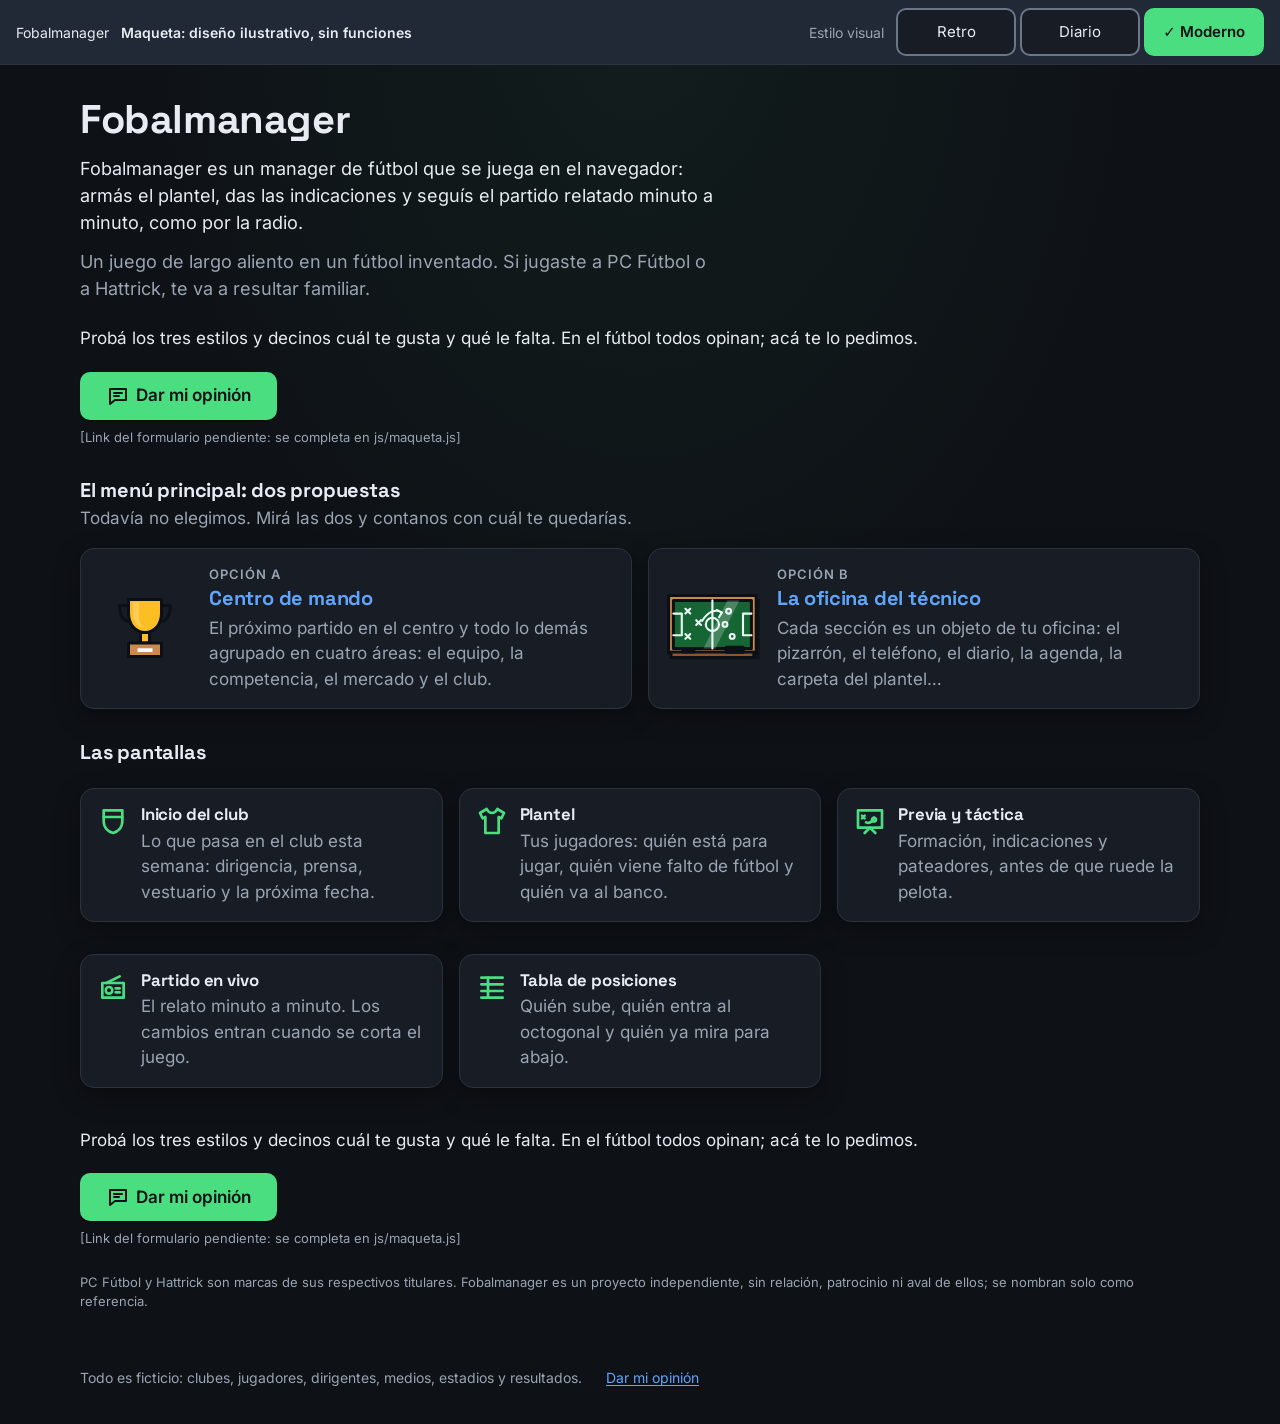
==== index.html @ f15b5bfc "Hito M2: dos propuestas de menú principal - menu-a.html, "Centro de mando": el próximo partido al ce" ====
<!doctype html>
<html lang="es-AR">
<head>
<meta charset="utf-8">
<meta name="viewport" content="width=device-width, initial-scale=1, viewport-fit=cover">
<title>Portada · Fobalmanager (maqueta)</title>
<meta name="description" content="Maqueta visual de Fobalmanager, un manager de fútbol en el navegador. Diseño ilustrativo, sin funciones.">
<script>(function(){var T=["retro","diario","moderno"],F={"retro": "css/fuentes-retro.css", "diario": "css/fuentes-diario.css", "moderno": "css/fuentes-moderno.css"},t=null;try{var q=new URLSearchParams(location.search).get("tema");if(T.indexOf(q)>=0){t=q;localStorage.setItem("fm-tema",q)}else{t=localStorage.getItem("fm-tema")}}catch(x){}if(T.indexOf(t)<0){t=T[Math.floor(Math.random()*3)];try{localStorage.setItem("fm-tema",t)}catch(x){}}document.documentElement.dataset.tema=t;var c={};window.fmFuentes=function(k){if(c[k])return;c[k]=1;var l=document.createElement("link");l.rel="stylesheet";l.href=F[k];document.head.appendChild(l)};window.fmFuentes(t)})();</script>
<link rel="stylesheet" href="css/temas.css">
<link rel="stylesheet" href="css/base.css">
</head>
<body class="portada" style="--club-1:#1f6e43;--club-2:#efe3c2">
<svg width="0" height="0" style="position:absolute" aria-hidden="true"><defs><pattern id="trama-clara" width="5" height="5" patternUnits="userSpaceOnUse"><rect class="trama-fondo" width="5" height="5"/><circle class="trama-punto" cx="2.5" cy="2.5" r=".9"/></pattern><pattern id="trama-media" width="5" height="5" patternUnits="userSpaceOnUse"><rect class="trama-fondo" width="5" height="5"/><circle class="trama-punto" cx="2.5" cy="2.5" r="1.5"/></pattern><pattern id="trama-oscura" width="5" height="5" patternUnits="userSpaceOnUse"><rect class="trama-fondo" width="5" height="5"/><circle class="trama-punto" cx="2.5" cy="2.5" r="2.1"/></pattern><pattern id="damero" width="4" height="4" patternUnits="userSpaceOnUse"><rect class="trama-punto" width="2" height="2"/><rect class="trama-punto" x="2" y="2" width="2" height="2"/></pattern><pattern id="franjas" width="28" height="10" patternUnits="userSpaceOnUse"><rect class="franja-a" width="14" height="10"/><rect class="franja-b" x="14" width="14" height="10"/></pattern><pattern id="tablones" width="120" height="30" patternUnits="userSpaceOnUse"><rect class="tablon-a" width="120" height="30"/><path class="tablon-junta" d="M0 29.5h120M60 0v30"/></pattern></defs><symbol id="i-club" viewBox="0 0 24 24"><path d="M5 4h14v8c0 5-3.5 8-7 9-3.5-1-7-4-7-9z"/><path d="M5 9h14"/></symbol><symbol id="i-plantel" viewBox="0 0 24 24"><path d="M8 3 3 6l2 4 2-1v12h10V9l2 1 2-4-5-3c-1 2-2.5 3-4 3S9 5 8 3z"/></symbol><symbol id="i-previa" viewBox="0 0 24 24"><path d="M3 4h18v13H3z"/><path d="m8 21 4-4 4 4"/><path d="m6 8 2 2m0-2-2 2"/><path d="M15 9.5a1.5 1.5 0 1 0 .01 0"/><path d="M9 13c2 1 4 0 5.5-2"/></symbol><symbol id="i-partido" viewBox="0 0 24 24"><path d="M4 9h16v11H4z"/><path d="m7 9 10-5"/><path d="M9 12a2.5 2.5 0 1 0 .01 0"/><path d="M14 13h3m-3 3h3"/></symbol><symbol id="i-tabla" viewBox="0 0 24 24"><path d="M4 5h16M4 10h16M4 15h16M4 20h16"/><path d="M9 5v15"/></symbol><symbol id="i-pausa" viewBox="0 0 24 24"><path d="M8 5v14M16 5v14"/></symbol><symbol id="i-ritmo" viewBox="0 0 24 24"><path d="M3 12h4l3-7 4 14 3-7h4"/></symbol><symbol id="i-cambio" viewBox="0 0 24 24"><path d="M4 8h13l-3-3m6 11H7l3 3"/></symbol><symbol id="i-opinion" viewBox="0 0 24 24"><path d="M4 5h16v11H9l-5 4z"/><path d="M8 9h8m-8 3h5"/></symbol></svg>
<div class="barra-maqueta"><p class="aviso"><span>Fobalmanager</span><strong>Maqueta: diseño ilustrativo, sin funciones</strong></p><fieldset class="selector-tema"><legend>Estilo visual</legend><label><input type="radio" name="tema" value="retro">Retro</label><label><input type="radio" name="tema" value="diario">Diario</label><label><input type="radio" name="tema" value="moderno">Moderno</label></fieldset></div>


<main id="contenido">

<h1 class="wordmark">Fobalmanager</h1>
<p class="bajada">Fobalmanager es un manager de fútbol que se juega en el navegador: armás el plantel, das las indicaciones y seguís el partido relatado minuto a minuto, como por la radio.</p>
<p class="bajada">Un juego de largo aliento en un fútbol inventado. Si jugaste a PC Fútbol o a Hattrick, te va a resultar familiar.</p>
<div class="opinion"><p>Probá los tres estilos y decinos cuál te gusta y qué le falta. En el fútbol todos opinan; acá te lo pedimos.</p><a class="boton principal" href="#" data-opinion><svg class="icono" viewBox="0 0 24 24" aria-hidden="true"><use href="#i-opinion"/></svg>Dar mi opinión</a><span class="pendiente" data-opinion-pendiente>[Link del formulario pendiente: se completa en js/maqueta.js]</span></div>
<section class="comparar-menus" aria-labelledby="t-menus">
<h2 id="t-menus">El menú principal: dos propuestas</h2>
<p class="suave">Todavía no elegimos. Mirá las dos y contanos con cuál te quedarías.</p>
<ul class="tarjetas-menu" role="list"><li class="seccion"><a href="menu-a.html"><span class="muestra-menu"><svg class="il pictograma" viewBox="0 0 48 48" aria-hidden="true" focusable="false"><path d="M14 9H7c0 7 3 11 8 11M34 9h7c0 7-3 11-8 11"/><path class="oro" d="M13 5h22v9c0 8-5 13-11 13s-11-5-11-13z"/><path class="luz" d="M16 7h4v8c0 4 1 7 3 9-4-1-7-5-7-9z"/><rect class="oro" x="21" y="27" width="6" height="7"/><rect class="madera" x="13" y="34" width="22" height="9"/><rect class="papel sin" x="19" y="37.5" width="10" height="2.5"/></svg></span><div><span class="volanta">Opción A</span><h3>Centro de mando</h3><p>El próximo partido en el centro y todo lo demás agrupado en cuatro áreas: el equipo, la competencia, el mercado y el club.</p></div></a></li><li class="seccion"><a href="menu-b.html"><span class="muestra-menu"><svg class="il" viewBox="0 0 160 120" preserveAspectRatio="xMidYMax meet" aria-hidden="true" focusable="false"><rect class="sombra" x="12" y="12" width="146" height="100"/><rect class="madera" x="6" y="6" width="146" height="96"/><rect class="pizarra" x="14" y="14" width="130" height="80"/><path class="luz" d="M104 14h20L84 94H64z"/><path class="tz" d="M79 14v80M14 36h14v36H14M144 36h-14v36h14"/><circle class="tz" cx="79" cy="54" r="11"/><path class="tz" d="M34 28l8 8m0-8-8 8M34 70l8 8m0-8-8 8M52 47l8 8m0-8-8 8"/><circle class="tz" cx="106" cy="32" r="4"/><circle class="tz" cx="112" cy="74" r="4"/><circle class="tz" cx="100" cy="54" r="4"/><path class="tz" d="M62 48c10-16 22-20 32-14M86 30l9 4-5 8"/><rect class="madera-2" x="10" y="100" width="138" height="9"/><rect class="tiza" x="30" y="95" width="18" height="5"/><rect class="metal" x="102" y="92" width="28" height="8"/><rect class="oscuro" x="102" y="96" width="28" height="4"/></svg></span><div><span class="volanta">Opción B</span><h3>La oficina del técnico</h3><p>Cada sección es un objeto de tu oficina: el pizarrón, el teléfono, el diario, la agenda, la carpeta del plantel…</p></div></a></li></ul></section>
<h2 class="titulo-pantallas">Las pantallas</h2>
<ul class="tarjetas-pantalla" role="list"><li class="seccion"><a href="club.html"><svg class="icono" viewBox="0 0 24 24" aria-hidden="true"><use href="#i-club"/></svg><div><h3>Inicio del club</h3><p>Lo que pasa en el club esta semana: dirigencia, prensa, vestuario y la próxima fecha.</p></div></a></li><li class="seccion"><a href="plantel.html"><svg class="icono" viewBox="0 0 24 24" aria-hidden="true"><use href="#i-plantel"/></svg><div><h3>Plantel</h3><p>Tus jugadores: quién está para jugar, quién viene falto de fútbol y quién va al banco.</p></div></a></li><li class="seccion"><a href="previa.html"><svg class="icono" viewBox="0 0 24 24" aria-hidden="true"><use href="#i-previa"/></svg><div><h3>Previa y táctica</h3><p>Formación, indicaciones y pateadores, antes de que ruede la pelota.</p></div></a></li><li class="seccion"><a href="partido.html"><svg class="icono" viewBox="0 0 24 24" aria-hidden="true"><use href="#i-partido"/></svg><div><h3>Partido en vivo</h3><p>El relato minuto a minuto. Los cambios entran cuando se corta el juego.</p></div></a></li><li class="seccion"><a href="tabla.html"><svg class="icono" viewBox="0 0 24 24" aria-hidden="true"><use href="#i-tabla"/></svg><div><h3>Tabla de posiciones</h3><p>Quién sube, quién entra al octogonal y quién ya mira para abajo.</p></div></a></li></ul>
<div class="opinion"><p>Probá los tres estilos y decinos cuál te gusta y qué le falta. En el fútbol todos opinan; acá te lo pedimos.</p><a class="boton principal" href="#" data-opinion><svg class="icono" viewBox="0 0 24 24" aria-hidden="true"><use href="#i-opinion"/></svg>Dar mi opinión</a><span class="pendiente" data-opinion-pendiente>[Link del formulario pendiente: se completa en js/maqueta.js]</span></div>
<p class="aclaracion">PC Fútbol y Hattrick son marcas de sus respectivos titulares. Fobalmanager es un proyecto independiente, sin relación, patrocinio ni aval de ellos; se nombran solo como referencia.</p>

</main>
<footer class="pie"><span>Todo es ficticio: clubes, jugadores, dirigentes, medios, estadios y resultados.</span><a href="#" data-opinion>Dar mi opinión</a></footer>
<div class="aviso-maqueta" id="estado-maqueta" role="status" aria-live="polite"></div>
<script src="js/maqueta.js" defer></script>
</body>
</html>
---- css/temas.css ----
/* Temas visuales. Cada tema define SOLO variables: la disposición vive en base.css y es la misma en los tres. */

:root,
[data-tema='moderno'] {
  color-scheme: dark;
  --c-fondo: #0e1116;
  --c-superficie: #181d25;
  --c-superficie-2: #212836;
  --c-texto: #e8ecf2;
  --c-texto-suave: #9aa4b2;
  --c-acento: #4ade80;
  --c-sobre-acento: #0e1116;
  --c-acento-2: #60a5fa;
  --c-gol: #a3e635;
  --c-amarilla: #facc15;
  --c-roja: #f87171;
  --c-etq-gol-tx: #0e1116;
  --c-etq-gol-bg: #a3e635;
  --c-etq-amarilla-tx: #0e1116;
  --c-etq-amarilla-bg: #facc15;
  --c-etq-roja-tx: #0e1116;
  --c-etq-roja-bg: #f87171;
  --c-etq-otra-tx: #e8ecf2;
  --c-etq-otra-bg: #2b3340;
  --c-borde: #2b3340;
  --c-borde-control: #6b7689;
  --c-foco: #60a5fa;
  --c-zona-ascenso: #4ade80;
  --c-zona-octogonal: #60a5fa;
  --c-zona-descenso: #f87171;
  --c-boton-principal-bg: var(--c-acento);
  --c-boton-principal-tx: var(--c-sobre-acento);

  --f-titular: 'Space Grotesk', system-ui, sans-serif;
  --f-cuerpo: 'Inter', system-ui, sans-serif;
  --f-numeros: 'Inter', system-ui, sans-serif;
  --peso-titular: 700;
  --tam-base: 1.0625rem;
  --esc-titular: 1;
  --titular-mayus: none;
  --titular-espaciado: -0.01em;
  --interlineado: 1.5;

  --radio-tarjeta: 14px;
  --radio-control: 10px;
  --radio-chip: 999px;
  --borde-ancho: 1px;
  --borde-estilo: solid;
  --regla-seccion: none;
  --sombra-tarjeta: 0 8px 24px rgb(0 0 0 / 0.35);
  --sombra-control: 0 1px 2px rgb(0 0 0 / 0.4);
  --textura-fondo: radial-gradient(ellipse at top, rgb(74 222 128 / 0.06), transparent 60%);
  --textura-destacada: linear-gradient(180deg, rgb(255 255 255 / 0.05), transparent);
  --borde-destacada: var(--c-borde);

  --icono-trazo: 2;
  --icono-extremos: round;
  --icono-uniones: round;
  --icono-render: auto;

  --boton-mayus: none;
  --boton-adorno-antes: '';
  --boton-adorno-despues: '';
  --volanta-color: var(--c-texto-suave);
  --volanta-mayus: uppercase;
  --volanta-prefijo: '';
  --volanta-espaciado: 0.08em;
  --transicion: 150ms ease;

  /* Menú principal (hito M2): ilustraciones planas de noche, trazo grueso redondeado. */
  --il-tinta: #0b0f16;
  --il-trazo: 3px;
  --il-uniones: round;
  --il-extremos: round;
  --il-render: geometricPrecision;
  --il-sombra: rgb(0 0 0 / 0.35);
  --il-luz: rgb(255 255 255 / 0.22);
  --il-pared: #22304d;
  --il-pared-lado: #1a2540;
  --il-pared-a: #22304d;
  --il-pared-b: #22304d;
  --il-piso: url(#tablones) #3a2f2a;
  --il-tablon-a: #3a2f2a;
  --il-madera: #c98a52;
  --il-madera-2: #8a5530;
  --il-pizarra: #166534;
  --il-tiza: #ecfdf5;
  --il-papel: #f8fafc;
  --il-papel-2: #cbd5e1;
  --il-kraft: #d6a461;
  --il-kraft-2: #b5853f;
  --il-billete: #86efac;
  --il-billete-2: #4ade80;
  --il-metal: #a5b4c8;
  --il-metal-2: #64748b;
  --il-rojo: #ef4444;
  --il-rojo-2: #b91c1c;
  --il-azul: #3b82f6;
  --il-cuero: #7c3aed;
  --il-corcho: #c08a55;
  --il-vidrio: #1e3a8a;
  --il-cielo: #1e3a8a;
  --il-cesped: #22c55e;
  --il-oro: #fbbf24;
  --il-oscuro: #1e293b;
  --il-lampara: #fde68a;
  --il-persiana: #e2e8f0;
  --il-calabaza: #a16207;
  --il-yerba: #65a30d;

  --rotulo-bg: rgb(14 17 22 / 0.92);
  --rotulo-tx: #e8ecf2;
  --rotulo-estado: #b6c0cd;
  --rotulo-borde: 1px solid #3b4556;
  --rotulo-radio: 12px;
  --rotulo-fuente: var(--f-titular);
  --rotulo-mayus: none;
  --oficina-escritorio: linear-gradient(180deg, #2a2320, #1f1a17);
  --puerta-marco: #8a5530;
  --puerta-hoja: #c98a52;

  --panel-barra-bg: var(--c-superficie-2);
  --panel-barra-tx: var(--c-texto);
  --panel-barra-borde: 3px solid var(--c-acento);
  --panel-bisel: 0 8px 24px rgb(0 0 0 / 0.35);
  --enlace-menu-bg: var(--c-superficie-2);
  --enlace-menu-borde: 1px solid var(--c-borde);
  --c-alerta-bg: #facc15;
  --c-alerta-tx: #0e1116;

  --vol-cara: linear-gradient(180deg, #5ee08f, #3cc56f);
  --vol-tx: #0e1116;
  --vol-luz: rgb(255 255 255 / 0.4);
  --vol-sombra: rgb(0 0 0 / 0.12);
  --vol-base: #1e7a45;
  --vol-dx: 0px;
  --vol-prof: 5px;
  --vol-radio: 14px;
  --vol-bisel: 2px;
}

[data-tema='retro'] {
  color-scheme: dark;
  --c-fondo: #0c110d;
  --c-superficie: #141c16;
  --c-superficie-2: #1d2a20;
  --c-texto: #d8f7cf;
  --c-texto-suave: #8fb88a;
  --c-acento: #ffb33a;
  --c-sobre-acento: #0c110d;
  --c-acento-2: #7ad7f0;
  --c-gol: #5cff7a;
  --c-amarilla: #ffd84a;
  --c-roja: #ff6b5e;
  --c-etq-gol-tx: #0c110d;
  --c-etq-gol-bg: #5cff7a;
  --c-etq-amarilla-tx: #0c110d;
  --c-etq-amarilla-bg: #ffd84a;
  --c-etq-roja-tx: #0c110d;
  --c-etq-roja-bg: #ff6b5e;
  --c-etq-otra-tx: #0c110d;
  --c-etq-otra-bg: #7ad7f0;
  --c-borde: #2a3d2d;
  --c-borde-control: #4f7a55;
  --c-foco: #7ad7f0;
  --c-zona-ascenso: #5cff7a;
  --c-zona-octogonal: #7ad7f0;
  --c-zona-descenso: #ff6b5e;
  --c-boton-principal-bg: var(--c-acento);
  --c-boton-principal-tx: var(--c-sobre-acento);

  --f-titular: 'VT323', ui-monospace, monospace;
  --f-cuerpo: 'IBM Plex Mono', ui-monospace, monospace;
  --f-numeros: 'VT323', ui-monospace, monospace;
  --peso-titular: 400;
  --tam-base: 1rem;
  --esc-titular: 1.35;
  --titular-mayus: uppercase;
  --titular-espaciado: 0.04em;
  --interlineado: 1.55;

  --radio-tarjeta: 0;
  --radio-control: 0;
  --radio-chip: 0;
  --borde-ancho: 4px;
  --borde-estilo: double;
  --regla-seccion: 1px dashed var(--c-borde-control);
  --sombra-tarjeta: inset 2px 2px 0 rgb(255 255 255 / 0.06), inset -2px -2px 0 rgb(0 0 0 / 0.5);
  --sombra-control: 3px 3px 0 #000;
  --textura-fondo:
    repeating-linear-gradient(to bottom, rgb(0 0 0 / 0.22) 0 1px, transparent 1px 3px),
    radial-gradient(ellipse at center, transparent 60%, rgb(0 0 0 / 0.35));
  --textura-destacada: none;
  --borde-destacada: var(--c-acento);

  --icono-trazo: 2;
  --icono-extremos: square;
  --icono-uniones: miter;
  --icono-render: crispEdges;

  --boton-mayus: uppercase;
  --boton-adorno-antes: '[ ';
  --boton-adorno-despues: ' ]';
  --volanta-color: var(--c-acento-2);
  --volanta-mayus: uppercase;
  --volanta-prefijo: '› ';
  --volanta-espaciado: 0.04em;
  --transicion: none;

  /* Menú principal: paleta limitada y saturada, tinta negra gruesa, bordes pixelados y sombras en damero. */
  --il-tinta: #000;
  --il-trazo: 3.5px;
  --il-uniones: miter;
  --il-extremos: square;
  --il-render: crispEdges;
  --il-sombra: url(#damero) #000;
  --il-luz: rgb(255 255 255 / 0.3);
  --il-pared: url(#franjas) #2d5d7b;
  --il-pared-lado: #1d3f57;
  --il-pared-a: #2d5d7b;
  --il-pared-b: #275370;
  --il-piso: url(#tablones) #6b3e26;
  --il-tablon-a: #6b3e26;
  --il-madera: #b5651d;
  --il-madera-2: #7a3f12;
  --il-pizarra: #1f7a3a;
  --il-tiza: #f4f4e8;
  --il-papel: #f4ecd0;
  --il-papel-2: #d4c69c;
  --il-kraft: #d49a4a;
  --il-kraft-2: #a8742c;
  --il-billete: #6fdc6a;
  --il-billete-2: #3fae3a;
  --il-metal: #b4c0cc;
  --il-metal-2: #6c7a88;
  --il-rojo: #e8322b;
  --il-rojo-2: #a8150f;
  --il-azul: #2f6fd6;
  --il-cuero: #b8323a;
  --il-corcho: #d0924f;
  --il-vidrio: #9fe3ff;
  --il-cielo: #5aaeea;
  --il-cesped: #2fbf4a;
  --il-oro: #ffc23a;
  --il-oscuro: #1a1a2e;
  --il-lampara: #fff27a;
  --il-persiana: #f4ecd0;
  --il-calabaza: #8a5a1a;
  --il-yerba: #6fbf2a;

  --rotulo-bg: #000;
  --rotulo-tx: #ffb33a;
  --rotulo-estado: #d8f7cf;
  --rotulo-borde: 2px solid #ffb33a;
  --rotulo-radio: 0;
  --rotulo-fuente: var(--f-titular);
  --rotulo-mayus: uppercase;
  --oficina-escritorio: repeating-linear-gradient(180deg, #7a3f12 0 22px, #6b3610 22px 24px);
  --puerta-marco: #7a3f12;
  --puerta-hoja: #b5651d;

  --panel-barra-bg: #7ad7f0;
  --panel-barra-tx: #0c110d;
  --panel-barra-borde: 0;
  --panel-bisel: inset 3px 3px 0 rgb(255 255 255 / 0.12), inset -3px -3px 0 rgb(0 0 0 / 0.6);
  --enlace-menu-bg: var(--c-superficie-2);
  --enlace-menu-borde: 2px solid var(--c-borde-control);
  --c-alerta-bg: #ff6b5e;
  --c-alerta-tx: #0c110d;

  --vol-cara: #ffb33a;
  --vol-tx: #0c110d;
  --vol-luz: #ffe0a3;
  --vol-sombra: #b06f0c;
  --vol-base: #7a4a08;
  --vol-dx: 4px;
  --vol-prof: 4px;
  --vol-radio: 0;
  --vol-bisel: 3px;
}

[data-tema='diario'] {
  color-scheme: light;
  --c-fondo: #f3eee2;
  --c-superficie: #fbf8f1;
  --c-superficie-2: #ece5d4;
  --c-texto: #1c1a17;
  --c-texto-suave: #5a5248;
  --c-acento: #a3161b;
  --c-sobre-acento: #fbf8f1;
  --c-acento-2: #1f4e79;
  --c-gol: #0f5c2e;
  --c-amarilla: #7a5a00;
  --c-roja: #a3161b;
  --c-etq-gol-tx: #fbf8f1;
  --c-etq-gol-bg: #0f5c2e;
  --c-etq-amarilla-tx: #5c4300;
  --c-etq-amarilla-bg: #f5e3a3;
  --c-etq-roja-tx: #fbf8f1;
  --c-etq-roja-bg: #a3161b;
  --c-etq-otra-tx: #fbf8f1;
  --c-etq-otra-bg: #1c1a17;
  --c-borde: #c9bfa9;
  --c-borde-control: #1c1a17;
  --c-foco: #1f4e79;
  --c-zona-ascenso: #0f5c2e;
  --c-zona-octogonal: #1f4e79;
  --c-zona-descenso: #a3161b;
  --c-boton-principal-bg: #1c1a17;
  --c-boton-principal-tx: #fbf8f1;

  --f-titular: 'Oswald', 'Arial Narrow', sans-serif;
  --f-cuerpo: 'Source Serif 4', Georgia, serif;
  --f-numeros: 'Roboto Condensed', 'Arial Narrow', sans-serif;
  --peso-titular: 600;
  --tam-base: 1.0625rem;
  --esc-titular: 1.1;
  --titular-mayus: uppercase;
  --titular-espaciado: 0.01em;
  --interlineado: 1.5;

  --radio-tarjeta: 0;
  --radio-control: 0;
  --radio-chip: 2px;
  --borde-ancho: 1px;
  --borde-estilo: solid;
  --regla-seccion: 3px double var(--c-texto);
  --sombra-tarjeta: none;
  --sombra-control: none;
  --textura-fondo: radial-gradient(rgb(0 0 0 / 0.035) 1px, transparent 1px) 0 0 / 3px 3px;
  --textura-destacada: radial-gradient(rgb(0 0 0 / 0.08) 1px, transparent 1.5px) 0 0 / 4px 4px;
  --borde-destacada: var(--c-texto);

  --icono-trazo: 1.5;
  --icono-extremos: butt;
  --icono-uniones: miter;
  --icono-render: auto;

  --boton-mayus: uppercase;
  --boton-adorno-antes: '';
  --boton-adorno-despues: '';
  --volanta-color: var(--c-acento);
  --volanta-mayus: uppercase;
  --volanta-prefijo: '';
  --volanta-espaciado: 0.06em;
  --transicion: none;

  /* Menú principal: grabado de imprenta. Solo tinta, papel, grises en trama de puntos y un rojo. */
  --il-tinta: #1c1a17;
  --il-trazo: 2.5px;
  --il-uniones: miter;
  --il-extremos: butt;
  --il-render: geometricPrecision;
  --il-sombra: url(#trama-oscura) #1c1a17;
  --il-luz: transparent;
  --il-pared: url(#trama-clara) #e9e2d0;
  --il-pared-lado: url(#trama-media) #c9bfa9;
  --il-pared-a: #fbf8f1;
  --il-pared-b: #fbf8f1;
  --il-piso: url(#trama-oscura) #8a8378;
  --il-tablon-a: #fbf8f1;
  --il-madera: url(#trama-media) #c9bfa9;
  --il-madera-2: url(#trama-oscura) #8a8378;
  --il-pizarra: #1c1a17;
  --il-tiza: #fbf8f1;
  --il-papel: #fbf8f1;
  --il-papel-2: url(#trama-clara) #e9e2d0;
  --il-kraft: url(#trama-clara) #e9e2d0;
  --il-kraft-2: url(#trama-media) #c9bfa9;
  --il-billete: #fbf8f1;
  --il-billete-2: url(#trama-clara) #e9e2d0;
  --il-metal: url(#trama-clara) #e9e2d0;
  --il-metal-2: url(#trama-media) #c9bfa9;
  --il-rojo: #a3161b;
  --il-rojo-2: #a3161b;
  --il-azul: url(#trama-oscura) #8a8378;
  --il-cuero: url(#trama-oscura) #8a8378;
  --il-corcho: url(#trama-media) #c9bfa9;
  --il-vidrio: #fbf8f1;
  --il-cielo: #fbf8f1;
  --il-cesped: url(#trama-media) #c9bfa9;
  --il-oro: url(#trama-clara) #e9e2d0;
  --il-oscuro: #1c1a17;
  --il-lampara: #fbf8f1;
  --il-persiana: #fbf8f1;
  --il-calabaza: url(#trama-oscura) #8a8378;
  --il-yerba: url(#trama-media) #c9bfa9;

  --rotulo-bg: #fbf8f1;
  --rotulo-tx: #1c1a17;
  --rotulo-estado: #4a443c;
  --rotulo-borde: 1px solid #1c1a17;
  --rotulo-radio: 0;
  --rotulo-fuente: var(--f-titular);
  --rotulo-mayus: uppercase;
  --oficina-escritorio: radial-gradient(rgb(0 0 0 / 0.16) 1.2px, transparent 1.6px) 0 0 / 5px 5px, #e3dbc7;
  --puerta-marco: #1c1a17;
  --puerta-hoja: #c9bfa9;

  --panel-barra-bg: #1c1a17;
  --panel-barra-tx: #fbf8f1;
  --panel-barra-borde: 0;
  --panel-bisel: none;
  --enlace-menu-bg: transparent;
  --enlace-menu-borde: 1px solid var(--c-borde);
  --c-alerta-bg: #a3161b;
  --c-alerta-tx: #fbf8f1;

  --vol-cara: #1c1a17;
  --vol-tx: #fbf8f1;
  --vol-luz: transparent;
  --vol-sombra: transparent;
  --vol-base: #a3161b;
  --vol-dx: 4px;
  --vol-prof: 4px;
  --vol-radio: 0;
  --vol-bisel: 0px;
}

@media (prefers-contrast: more), (forced-colors: active) {
  :root,
  [data-tema] {
    --textura-fondo: none;
    --textura-destacada: none;
    --sombra-tarjeta: none;
    --sombra-control: none;
    --c-borde: var(--c-borde-control);
    --il-sombra: transparent;
    --il-luz: transparent;
    --oficina-escritorio: var(--c-fondo);
    --panel-bisel: none;
    --vol-luz: transparent;
    --vol-sombra: transparent;
  }
}

@media (prefers-reduced-motion: reduce) {
  :root,
  [data-tema] {
    --transicion: none;
  }
}
---- css/base.css ----
/* Estructura de las maquetas. Sin colores, fuentes ni bordes literales: todo sale de las variables de temas.css,
   así la disposición es idéntica en los tres temas. Mobile primero; 48rem y 64rem agrandan. */

*,
*::before,
*::after {
  box-sizing: border-box;
}

html {
  font-size: 100%;
  -webkit-text-size-adjust: 100%;
}

body {
  margin: 0;
  min-height: 100vh;
  background-color: var(--c-fondo);
  background-image: var(--textura-fondo);
  background-attachment: fixed;
  color: var(--c-texto);
  font-family: var(--f-cuerpo);
  font-size: var(--tam-base);
  line-height: var(--interlineado);
  padding-bottom: calc(4.5rem + env(safe-area-inset-bottom));
}

h1,
h2,
h3 {
  font-family: var(--f-titular);
  font-weight: var(--peso-titular);
  text-transform: var(--titular-mayus);
  letter-spacing: var(--titular-espaciado);
  line-height: 1.15;
  margin: 0;
}

h1 {
  font-size: calc(1.75rem * var(--esc-titular));
}

h2 {
  font-size: calc(1.25rem * var(--esc-titular));
}

h3 {
  font-size: calc(1.05rem * var(--esc-titular));
}

a {
  color: var(--c-acento-2);
  text-underline-offset: 0.15em;
}

p {
  margin: 0 0 0.75rem;
}

:focus-visible {
  outline: 3px solid var(--c-foco);
  outline-offset: 2px;
}

.sr {
  position: absolute;
  width: 1px;
  height: 1px;
  padding: 0;
  margin: -1px;
  overflow: hidden;
  clip: rect(0 0 0 0);
  white-space: nowrap;
  border: 0;
}

.num {
  font-family: var(--f-numeros);
  font-variant-numeric: tabular-nums;
}

.suave {
  color: var(--c-texto-suave);
}

svg.icono {
  width: 1.5rem;
  height: 1.5rem;
  flex: none;
  fill: none;
  stroke: currentColor;
  stroke-width: var(--icono-trazo);
  stroke-linecap: var(--icono-extremos);
  stroke-linejoin: var(--icono-uniones);
  shape-rendering: var(--icono-render);
}

/* ---------- Barra de maqueta y selector de tema ---------- */

.barra-maqueta {
  background: var(--c-superficie-2);
  border-bottom: var(--borde-ancho) var(--borde-estilo) var(--c-borde);
  padding: 0.5rem 1rem;
  display: grid;
  gap: 0.5rem;
}

.barra-maqueta .aviso {
  display: flex;
  gap: 0.75rem;
  align-items: center;
  flex-wrap: wrap;
  font-size: 0.875rem;
  margin: 0;
}

.barra-maqueta .aviso a {
  min-height: 44px;
  display: inline-flex;
  align-items: center;
}

.barra-maqueta .aviso strong {
  font-weight: 600;
}

.selector-tema {
  border: 0;
  margin: 0;
  padding: 0;
  display: grid;
  grid-template-columns: auto 1fr 1fr 1fr;
  gap: 0.25rem;
  align-items: center;
}

.selector-tema legend {
  float: left;
  font-size: 0.875rem;
  color: var(--c-texto-suave);
  padding-right: 0.5rem;
}

.selector-tema label {
  position: relative;
  display: flex;
  align-items: center;
  justify-content: center;
  min-height: 48px;
  padding: 0 0.5rem;
  border: 2px solid var(--c-borde-control);
  border-radius: var(--radio-control);
  background: var(--c-superficie);
  cursor: pointer;
  font-size: 0.9375rem;
  text-align: center;
  transition: background var(--transicion);
}

.selector-tema input {
  position: absolute;
  opacity: 0;
  inset: 0;
  margin: 0;
  cursor: pointer;
}

.selector-tema label:has(input:checked) {
  background: var(--c-acento);
  color: var(--c-sobre-acento);
  border-color: var(--c-acento);
  font-weight: 600;
}

.selector-tema label:has(input:checked)::before {
  content: '✓ ';
  white-space: pre;
}

.selector-tema label:has(input:focus-visible) {
  outline: 3px solid var(--c-foco);
  outline-offset: 2px;
}

/* ---------- Encabezado del club ---------- */

.club {
  display: flex;
  align-items: center;
  gap: 0.75rem;
  padding: 0.75rem 1rem;
  background: var(--c-superficie);
  position: relative;
}

.club::after {
  content: '';
  position: absolute;
  left: 0;
  right: 0;
  bottom: 0;
  height: 4px;
  background: linear-gradient(90deg, var(--club-1) 0 50%, var(--club-2) 50% 100%);
}

.escudo {
  width: 3rem;
  height: 3.4rem;
  flex: none;
}

.escudo-chico {
  width: 1.5rem;
  height: 1.7rem;
  flex: none;
  vertical-align: middle;
}

.club .nombre {
  font-family: var(--f-titular);
  font-weight: var(--peso-titular);
  text-transform: var(--titular-mayus);
  letter-spacing: var(--titular-espaciado);
  font-size: calc(1.2rem * var(--esc-titular));
  line-height: 1.1;
  margin: 0;
}

.club .contexto {
  font-size: 0.875rem;
  color: var(--c-texto-suave);
  margin: 0.15rem 0 0;
}

.club .marca {
  margin-left: auto;
  font-family: var(--f-titular);
  font-weight: var(--peso-titular);
  text-transform: var(--titular-mayus);
  font-size: calc(0.95rem * var(--esc-titular));
  color: var(--c-texto-suave);
  text-decoration: none;
  min-height: 44px;
  display: none;
  align-items: center;
}

/* ---------- Navegación entre pantallas ---------- */

.pantallas {
  position: fixed;
  left: 0;
  right: 0;
  bottom: 0;
  z-index: 20;
  background: var(--c-superficie);
  border-top: var(--borde-ancho) var(--borde-estilo) var(--c-borde);
  padding-bottom: env(safe-area-inset-bottom);
}

.pantallas ul {
  list-style: none;
  margin: 0 auto;
  padding: 0;
  display: grid;
  grid-template-columns: repeat(5, 1fr);
  max-width: 72rem;
}

.pantallas a {
  display: flex;
  flex-direction: column;
  align-items: center;
  justify-content: center;
  gap: 0.1rem;
  min-height: 56px;
  padding: 0.35rem 0.1rem;
  color: var(--c-texto-suave);
  text-decoration: none;
  font-size: 0.75rem;
  border-top: 3px solid transparent;
}

.pantallas a[aria-current='page'] {
  color: var(--c-texto);
  border-top-color: var(--c-acento);
  font-weight: 600;
}

/* En el partido, la barra de abajo es de las pestañas: la navegación general sube como fila compacta. */
.en-partido .pantallas {
  position: static;
  border-top: 0;
  border-bottom: var(--borde-ancho) var(--borde-estilo) var(--c-borde);
  padding-bottom: 0;
}

.en-partido .pantallas a {
  flex-direction: row;
  min-height: 44px;
  gap: 0.3rem;
  border-top: 0;
  border-bottom: 3px solid transparent;
}

.en-partido .pantallas a[aria-current='page'] {
  border-bottom-color: var(--c-acento);
}

.en-partido .pantallas svg.icono {
  display: none;
}

/* ---------- Contenido ---------- */

main {
  max-width: 72rem;
  margin: 0 auto;
  padding: 1rem;
}

.titulo-pantalla {
  margin: 0.25rem 0 1rem;
}

.volanta {
  display: block;
  font-family: var(--f-cuerpo);
  font-size: 0.8125rem;
  font-weight: 600;
  color: var(--volanta-color);
  text-transform: var(--volanta-mayus);
  letter-spacing: var(--volanta-espaciado);
  margin-bottom: 0.2rem;
}

.volanta::before {
  content: var(--volanta-prefijo);
}

.seccion {
  background: var(--c-superficie);
  border: var(--borde-ancho) var(--borde-estilo) var(--c-borde);
  border-radius: var(--radio-tarjeta);
  box-shadow: var(--sombra-tarjeta);
  padding: 1rem;
  margin-bottom: 1rem;
}

.seccion > h2 {
  border-top: var(--regla-seccion);
  padding-top: 0.15rem;
  margin-bottom: 0.75rem;
}

.seccion > header {
  margin-bottom: 0.75rem;
}

.seccion > header h2 {
  border-top: var(--regla-seccion);
  padding-top: 0.15rem;
}

.destacada {
  background-color: var(--c-superficie);
  background-image: var(--textura-destacada);
  border-color: var(--borde-destacada);
}

.grilla {
  display: grid;
  gap: 0 1rem;
}

/* ---------- Botones ---------- */

.boton {
  display: inline-flex;
  align-items: center;
  justify-content: center;
  gap: 0.4rem;
  min-height: 48px;
  padding: 0.5rem 1.1rem;
  border-radius: var(--radio-control);
  border: 2px solid var(--c-borde-control);
  background: var(--c-superficie-2);
  color: var(--c-texto);
  font: inherit;
  font-weight: 600;
  text-transform: var(--boton-mayus);
  text-decoration: none;
  box-shadow: var(--sombra-control);
  cursor: pointer;
  transition: background var(--transicion), transform var(--transicion);
}

.boton::before {
  content: var(--boton-adorno-antes) / '';
  white-space: pre;
}

.boton::after {
  content: var(--boton-adorno-despues) / '';
  white-space: pre;
}

.boton.principal {
  background: var(--c-boton-principal-bg);
  color: var(--c-boton-principal-tx);
  border-color: var(--c-boton-principal-bg);
}

.boton:active {
  transform: translateY(1px);
}

.boton.ancho {
  width: 100%;
}

.boton.chico {
  min-height: 44px;
  padding: 0.25rem 0.75rem;
  font-size: 0.9375rem;
}

.boton.chico::before,
.boton.chico::after {
  content: none;
}

.boton[aria-disabled='true'] {
  cursor: not-allowed;
}

.aviso-maqueta {
  position: fixed;
  left: 50%;
  bottom: calc(5rem + env(safe-area-inset-bottom));
  transform: translateX(-50%);
  z-index: 40;
  max-width: calc(100% - 2rem);
  padding: 0.6rem 1rem;
  background: var(--c-texto);
  color: var(--c-fondo);
  border-radius: var(--radio-control);
  font-weight: 600;
  pointer-events: none;
  opacity: 0;
  transition: opacity var(--transicion);
}

.aviso-maqueta.visible {
  opacity: 1;
}

/* ---------- Chips y etiquetas ---------- */

.chip {
  display: inline-block;
  padding: 0.05rem 0.5rem;
  border-radius: var(--radio-chip);
  border: 1px solid var(--c-borde-control);
  font-size: 0.8125rem;
  white-space: nowrap;
}

.etiqueta {
  display: inline-block;
  padding: 0.05rem 0.4rem;
  border-radius: var(--radio-chip);
  font-family: var(--f-cuerpo);
  font-size: 0.75rem;
  font-weight: 700;
  letter-spacing: 0.04em;
  text-transform: uppercase;
  vertical-align: 0.1em;
  background: var(--c-etq-otra-bg);
  color: var(--c-etq-otra-tx);
}

.etiqueta.gol {
  background: var(--c-etq-gol-bg);
  color: var(--c-etq-gol-tx);
}

.etiqueta.amarilla {
  background: var(--c-etq-amarilla-bg);
  color: var(--c-etq-amarilla-tx);
}

.etiqueta.roja {
  background: var(--c-etq-roja-bg);
  color: var(--c-etq-roja-tx);
}

.racha {
  display: flex;
  gap: 0.35rem;
  list-style: none;
  padding: 0;
  margin: 0;
}

.racha li {
  width: 2.25rem;
  height: 2.25rem;
  display: grid;
  place-items: center;
  font-family: var(--f-numeros);
  font-weight: 700;
  border-radius: var(--radio-chip);
  border: 2px solid var(--c-borde-control);
}

.racha .G {
  background: var(--c-etq-gol-bg);
  color: var(--c-etq-gol-tx);
  border-color: var(--c-etq-gol-bg);
}

.racha .P {
  background: var(--c-etq-roja-bg);
  color: var(--c-etq-roja-tx);
  border-color: var(--c-etq-roja-bg);
}

.bajo {
  font-weight: 700;
}

/* ---------- Inicio del club ---------- */

.proximo .duelo {
  display: grid;
  grid-template-columns: 1fr auto 1fr;
  align-items: center;
  gap: 0.5rem;
  text-align: center;
  margin: 0.5rem 0 1rem;
}

.proximo .duelo .equipo {
  display: grid;
  justify-items: center;
  gap: 0.35rem;
  font-family: var(--f-titular);
  font-weight: var(--peso-titular);
  text-transform: var(--titular-mayus);
  font-size: calc(1rem * var(--esc-titular));
  line-height: 1.15;
}

.proximo .vs {
  font-family: var(--f-titular);
  color: var(--c-texto-suave);
  font-size: calc(1.1rem * var(--esc-titular));
}

.proximo .datos {
  list-style: none;
  padding: 0;
  margin: 0 0 1rem;
  display: grid;
  gap: 0.15rem;
  font-size: 0.9375rem;
}

.novedades {
  list-style: none;
  padding: 0;
  margin: 0;
}

.novedades li + li {
  border-top: 1px solid var(--c-borde);
  margin-top: 0.75rem;
  padding-top: 0.75rem;
}

.novedades p {
  margin: 0;
}

.objetivos {
  margin: 0;
  display: grid;
  gap: 0.5rem;
}

.objetivos dt {
  font-size: 0.8125rem;
  color: var(--c-texto-suave);
}

.objetivos dd {
  margin: 0;
  font-weight: 600;
}

/* ---------- Tablas ---------- */

table {
  border-collapse: collapse;
  width: 100%;
}

caption {
  text-align: left;
  font-family: var(--f-titular);
  font-weight: var(--peso-titular);
  text-transform: var(--titular-mayus);
  letter-spacing: var(--titular-espaciado);
  font-size: calc(1.1rem * var(--esc-titular));
  padding-bottom: 0.5rem;
}

th,
td {
  padding: 0.5rem 0.4rem;
  text-align: left;
  border-bottom: 1px solid var(--c-borde);
  vertical-align: middle;
}

thead th {
  font-size: 0.8125rem;
  color: var(--c-texto-suave);
  font-weight: 600;
  white-space: nowrap;
}

td.n,
th.n {
  text-align: right;
  font-family: var(--f-numeros);
  font-variant-numeric: tabular-nums;
}

abbr[title] {
  text-decoration: none;
}

.mini-tabla td,
.mini-tabla th {
  padding: 0.35rem 0.3rem;
}

.mini-tabla .club-celda {
  display: flex;
  align-items: center;
  gap: 0.4rem;
}

tr.mio {
  background: var(--c-superficie-2);
  font-weight: 700;
}

/* Plantel */
.plantel .grupo th {
  background: var(--c-superficie-2);
  font-family: var(--f-titular);
  font-weight: var(--peso-titular);
  text-transform: var(--titular-mayus);
  letter-spacing: var(--titular-espaciado);
  font-size: calc(0.95rem * var(--esc-titular));
}

.plantel .jugador-nombre {
  display: block;
  min-height: 44px;
  padding: 0;
  border: 0;
  background: none;
  color: var(--c-acento-2);
  font: inherit;
  font-weight: 600;
  text-align: left;
  text-decoration: underline;
  text-underline-offset: 0.15em;
  cursor: pointer;
}

.plantel .jugador-nombre[aria-expanded='true'] {
  color: var(--c-texto);
}



.plantel .edad-mobile {
  display: block;
  font-size: 0.8125rem;
  color: var(--c-texto-suave);
}

.plantel tbody td:not(:first-child, :nth-child(2)) {
  font-size: 0.8125rem;
}

.plantel td,
.plantel thead th {
  padding-left: 0.25rem;
  padding-right: 0.25rem;
}

.plantel .col-pc {
  display: none;
}

.plantel .ficha td {
  background: var(--c-superficie-2);
  padding: 1rem;
}

.ficha-cuerpo {
  display: grid;
  gap: 1rem;
}

.ficha-cuerpo h3 {
  font-size: calc(0.95rem * var(--esc-titular));
  margin-bottom: 0.35rem;
}

.atributos {
  display: grid;
  grid-template-columns: repeat(auto-fit, minmax(13rem, 1fr));
  gap: 0.75rem 1.5rem;
}

.atributos dl,
.datos-ficha {
  margin: 0;
  display: grid;
  grid-template-columns: minmax(0, 1fr) auto;
  gap: 0.1rem 0.5rem;
  font-size: 0.9375rem;
}

.atributos dd,
.datos-ficha dd {
  margin: 0;
  text-align: right;
  font-weight: 600;
}

.habilidad {
  font-size: 0.75rem;
}

/* Tabla de posiciones */
.region-tabla {
  overflow-x: auto;
  margin: 0 -1rem;
  padding: 0 1rem;
}

.posiciones {
  min-width: 40rem;
}

.posiciones .pos,
.posiciones .club-col,
.posiciones .pts-col {
  position: sticky;
  background: var(--c-superficie);
  z-index: 1;
}

.posiciones .pos {
  left: 0;
  width: 3.25rem;
  white-space: nowrap;
  border-left: 4px solid transparent;
}

.posiciones .club-col {
  left: 3.25rem;
  width: 11.5rem;
  max-width: 11.5rem;
}

.posiciones .club-col .club-celda {
  white-space: normal;
  line-height: 1.2;
}

.posiciones .pts-col {
  left: 14.75rem;
  width: 3rem;
  font-weight: 700;
  box-shadow: 6px 0 6px -6px rgb(0 0 0 / 0.5);
}

.posiciones tr.mio .pos,
.posiciones tr.mio .club-col,
.posiciones tr.mio .pts-col {
  background: var(--c-superficie-2);
}

.posiciones .zona-ascenso .pos {
  border-left-color: var(--c-zona-ascenso);
}

.posiciones .zona-octogonal .pos {
  border-left-color: var(--c-zona-octogonal);
}

.posiciones .zona-descenso .pos {
  border-left-color: var(--c-zona-descenso);
}

.posiciones .club-celda {
  display: flex;
  align-items: center;
  gap: 0.4rem;
  white-space: nowrap;
}

.marca-zona {
  font-size: 0.75rem;
}

.zona-ascenso .marca-zona {
  color: var(--c-zona-ascenso);
}

.zona-octogonal .marca-zona {
  color: var(--c-zona-octogonal);
}

.zona-descenso .marca-zona {
  color: var(--c-zona-descenso);
}

.ultimos {
  display: flex;
  gap: 0.2rem;
}

.ultimos span {
  width: 1.4rem;
  height: 1.4rem;
  display: grid;
  place-items: center;
  font-size: 0.75rem;
  font-weight: 700;
  border-radius: var(--radio-chip);
  border: 1px solid var(--c-borde-control);
}

.ultimos .G {
  background: var(--c-etq-gol-bg);
  color: var(--c-etq-gol-tx);
  border-color: var(--c-etq-gol-bg);
}

.ultimos .P {
  background: var(--c-etq-roja-bg);
  color: var(--c-etq-roja-tx);
  border-color: var(--c-etq-roja-bg);
}

.col-ultimos {
  display: none;
}

.leyenda {
  list-style: none;
  padding: 0;
  margin: 1rem 0 0;
  display: grid;
  gap: 0.35rem;
  font-size: 0.9375rem;
}

.leyenda li {
  display: flex;
  align-items: center;
  gap: 0.5rem;
}

.leyenda .muestra {
  width: 4px;
  height: 1.25rem;
}

.leyenda .zona-ascenso .muestra {
  background: var(--c-zona-ascenso);
}

.leyenda .zona-octogonal .muestra {
  background: var(--c-zona-octogonal);
}

.leyenda .zona-descenso .muestra {
  background: var(--c-zona-descenso);
}

/* ---------- Previa y táctica ---------- */

.opciones {
  border: 0;
  margin: 0 0 1rem;
  padding: 0;
}

.opciones legend {
  font-family: var(--f-titular);
  font-weight: var(--peso-titular);
  text-transform: var(--titular-mayus);
  letter-spacing: var(--titular-espaciado);
  font-size: calc(1rem * var(--esc-titular));
  margin-bottom: 0.4rem;
  padding: 0;
}

.opciones .lista {
  display: grid;
  grid-template-columns: repeat(3, minmax(0, 1fr));
  gap: 0.35rem;
}

.opcion {
  position: relative;
  display: flex;
  align-items: center;
  justify-content: center;
  text-align: center;
  min-height: 48px;
  padding: 0.35rem 0.4rem;
  border: 2px solid var(--c-borde-control);
  border-radius: var(--radio-control);
  background: var(--c-superficie);
  font-size: 0.9375rem;
  line-height: 1.2;
  cursor: pointer;
  transition: background var(--transicion);
}

.opcion input {
  position: absolute;
  opacity: 0;
  inset: 0;
  margin: 0;
  cursor: pointer;
}

.opcion:has(input:checked) {
  background: var(--c-acento);
  border-color: var(--c-acento);
  color: var(--c-sobre-acento);
  font-weight: 600;
}

.opcion:has(input:checked)::before {
  content: '✓ ';
  white-space: pre;
}

.opcion:has(input:focus-visible) {
  outline: 3px solid var(--c-foco);
  outline-offset: 2px;
}

.pizarra {
  display: grid;
  gap: 0.5rem;
}

.linea-pizarra {
  display: grid;
  gap: 0.35rem;
}

.linea-pizarra > span {
  font-size: 0.75rem;
  color: var(--c-texto-suave);
  text-transform: uppercase;
  letter-spacing: 0.06em;
}

.linea-pizarra ul {
  list-style: none;
  padding: 0;
  margin: 0;
  display: grid;
  grid-auto-flow: column;
  grid-auto-columns: minmax(0, 1fr);
  gap: 0.35rem;
}

.ficha-pizarra {
  background: var(--c-superficie-2);
  border: 1px solid var(--c-borde);
  border-radius: var(--radio-control);
  padding: 0.35rem 0.15rem;
  text-align: center;
  font-size: 0.8125rem;
  line-height: 1.25;
  min-height: 48px;
}

.ficha-pizarra b {
  display: block;
  font-size: 0.8125rem;
}

/* En celular, cuatro defensores por fila: el apellido va más chico para no cortarse. */
.linea-pizarra ul:has(> li:nth-child(4)) li,
.linea-pizarra ul:has(> li:nth-child(4)) b {
  font-size: 0.75rem;
}

.banco,
.lista-jugadores {
  list-style: none;
  margin: 0;
  padding: 0;
}

.banco li,
.lista-jugadores li {
  display: grid;
  grid-template-columns: 3rem 1fr auto;
  gap: 0.5rem;
  align-items: center;
  min-height: 44px;
  border-bottom: 1px solid var(--c-borde);
  padding: 0.25rem 0;
}

.sigla {
  font-family: var(--f-numeros);
  font-weight: 700;
  font-size: 0.875rem;
  color: var(--c-texto-suave);
}

.fila-select {
  display: grid;
  gap: 0.35rem;
}

select {
  font: inherit;
  min-height: 48px;
  padding: 0 0.75rem;
  color: var(--c-texto);
  background: var(--c-superficie-2);
  border: 2px solid var(--c-borde-control);
  border-radius: var(--radio-control);
}

details.plan > summary {
  cursor: pointer;
  min-height: 48px;
  display: flex;
  align-items: center;
  gap: 0.5rem;
  list-style: none;
}

details.plan > summary::-webkit-details-marker {
  display: none;
}

details.plan > summary::before {
  content: '▸';
}

details.plan[open] > summary::before {
  content: '▾';
}

details.plan > summary h2 {
  border: 0;
  padding: 0;
}

details.plan .resumen-plan {
  display: block;
  font-size: 0.875rem;
  color: var(--c-texto-suave);
}

.a-la-cancha {
  position: sticky;
  bottom: calc(4.5rem + env(safe-area-inset-bottom));
  z-index: 10;
  padding: 0.5rem 0;
}

/* ---------- Partido en vivo ---------- */

.marcador {
  position: sticky;
  top: 0;
  z-index: 15;
  background: var(--c-superficie);
  border-bottom: var(--borde-ancho) var(--borde-estilo) var(--c-borde);
  box-shadow: var(--sombra-tarjeta);
  padding: 0.5rem 1rem;
}

.marcador .fila {
  max-width: 72rem;
  margin: 0 auto;
  display: flex;
  flex-wrap: wrap;
  align-items: center;
  gap: 0.5rem;
}

.marcador .boton.chico {
  padding: 0.25rem 0.6rem;
}

.marcador .resultado {
  display: flex;
  align-items: center;
  gap: 0.5rem;
  white-space: nowrap;
  font-family: var(--f-numeros);
  font-size: 1.5rem;
  font-weight: 700;
}

.marcador .goles {
  font-size: 1.75rem;
}

.marcador .minuto {
  font-family: var(--f-numeros);
  font-size: 1.1rem;
  color: var(--c-acento);
  font-weight: 700;
}

.marcador .controles {
  margin-left: auto;
  display: flex;
  gap: 0.35rem;
}

.marcador .calentando {
  max-width: 72rem;
  margin: 0.35rem auto 0;
  font-size: 0.875rem;
  color: var(--c-texto-suave);
}

.pestanas {
  position: fixed;
  left: 0;
  right: 0;
  bottom: 0;
  z-index: 20;
  display: grid;
  grid-template-columns: repeat(3, 1fr);
  background: var(--c-superficie);
  border-top: var(--borde-ancho) var(--borde-estilo) var(--c-borde);
  padding-bottom: env(safe-area-inset-bottom);
}

.pestanas button {
  min-height: 56px;
  font: inherit;
  font-size: 0.875rem;
  background: none;
  border: 0;
  border-top: 3px solid transparent;
  color: var(--c-texto-suave);
  display: flex;
  flex-direction: column;
  align-items: center;
  justify-content: center;
  gap: 0.1rem;
  cursor: pointer;
}

.pestanas button[aria-selected='true'] {
  color: var(--c-texto);
  border-top-color: var(--c-acento);
  font-weight: 600;
}

.panel[hidden] {
  display: none;
}

.relato {
  list-style: none;
  margin: 0;
  padding: 0;
}

.relato li {
  display: grid;
  grid-template-columns: 2.75rem 1fr;
  gap: 0.5rem;
  padding: 0.6rem 0;
  border-bottom: 1px solid var(--c-borde);
}

.relato .min {
  font-family: var(--f-numeros);
  font-weight: 700;
  color: var(--c-texto-suave);
  text-align: right;
}

.relato .tiempo p {
  font-style: italic;
  color: var(--c-texto-suave);
}

.relato li.gol {
  background-color: var(--c-superficie-2);
  background-image: var(--textura-destacada);
  border-left: 4px solid var(--c-gol);
  padding-left: 0.5rem;
  margin-left: -0.75rem;
  padding-right: 0.25rem;
}

.relato li.gol p {
  font-weight: 700;
}

.relato p {
  margin: 0;
}

.relato .etiqueta {
  margin-right: 0.35rem;
}

.contadores {
  display: flex;
  flex-wrap: wrap;
  gap: 0.35rem 1rem;
  font-size: 0.9375rem;
  margin-bottom: 0.75rem;
}

.lista-jugadores .estado {
  font-size: 0.875rem;
  text-align: right;
}

.tarjeta-mini {
  display: inline-block;
  width: 0.65rem;
  height: 0.9rem;
  border-radius: 1px;
  background: var(--c-amarilla);
  vertical-align: -0.1em;
  margin-left: 0.3rem;
}

.esperando {
  font-size: 0.8125rem;
  color: var(--c-acento-2);
  display: block;
}

/* ---------- Portada ---------- */

.portada main {
  padding-top: 2rem;
}

.portada .wordmark {
  font-size: calc(2.5rem * var(--esc-titular));
  margin-bottom: 0.75rem;
}

.portada .bajada {
  font-size: 1.125rem;
  max-width: 40rem;
}

.portada .bajada + .bajada {
  color: var(--c-texto-suave);
}

.tarjetas-pantalla {
  list-style: none;
  padding: 0;
  margin: 1.5rem 0;
  display: grid;
  gap: 1rem;
}

.tarjetas-pantalla a {
  display: flex;
  gap: 0.75rem;
  align-items: flex-start;
  height: 100%;
  color: inherit;
  text-decoration: none;
  margin: 0;
}

.tarjetas-pantalla a:hover h3,
.tarjetas-menu a:hover h3 {
  text-decoration: underline;
}

.tarjetas-pantalla svg.icono {
  width: 2rem;
  height: 2rem;
  color: var(--c-acento);
}

.tarjetas-pantalla p {
  margin: 0.25rem 0 0;
  color: var(--c-texto-suave);
}

.comparar-menus {
  margin: 2rem 0 1rem;
}

.comparar-menus > p {
  margin: 0.25rem 0 0;
}

.tarjetas-menu {
  list-style: none;
  padding: 0;
  margin: 1rem 0 0;
  display: grid;
  gap: 1rem;
}

.tarjetas-menu .seccion {
  margin: 0;
  border-color: var(--borde-destacada);
}

.tarjetas-menu a {
  display: flex;
  gap: 1rem;
  align-items: center;
  color: inherit;
  text-decoration: none;
}

.tarjetas-menu h3 {
  font-size: calc(1.25rem * var(--esc-titular));
  color: var(--c-acento-2);
}

.tarjetas-menu p {
  margin: 0.35rem 0 0;
  color: var(--c-texto-suave);
}

.muestra-menu {
  flex: none;
  width: 6rem;
  height: 4.5rem;
}

.titulo-pantallas {
  margin-top: 2rem;
}

.opinion {
  display: grid;
  gap: 0.5rem;
  justify-items: start;
  margin: 1.5rem 0;
}

.opinion .pendiente {
  font-size: 0.8125rem;
  color: var(--c-texto-suave);
}

.aclaracion {
  font-size: 0.8125rem;
  color: var(--c-texto-suave);
}

.portada {
  padding-bottom: 0;
}

/* ---------- Pie ---------- */

.pie {
  max-width: 72rem;
  margin: 0 auto;
  padding: 1rem 1rem 1.5rem;
  font-size: 0.875rem;
  color: var(--c-texto-suave);
  display: flex;
  flex-wrap: wrap;
  gap: 0.5rem 1.5rem;
  align-items: center;
}

.pie a {
  min-height: 44px;
  display: inline-flex;
  align-items: center;
}

/* ---------- 48rem ---------- */

@media (min-width: 48rem) {
  body {
    padding-bottom: 0;
  }

  .barra-maqueta {
    grid-template-columns: 1fr auto;
    align-items: center;
  }

  .selector-tema {
    grid-template-columns: auto repeat(3, 7.5rem);
  }

  .club .marca {
    display: inline-flex;
  }

  .pantallas,
  .en-partido .pantallas {
    position: static;
    border-top: 0;
    border-bottom: var(--borde-ancho) var(--borde-estilo) var(--c-borde);
    padding: 0 1rem;
  }

  .pantallas ul {
    display: flex;
    gap: 0.25rem;
  }

  .pantallas a,
  .en-partido .pantallas a {
    flex-direction: row;
    gap: 0.4rem;
    min-height: 48px;
    padding: 0 1rem;
    font-size: 0.9375rem;
    border-top: 0;
    border-bottom: 3px solid transparent;
  }

  .pantallas a[aria-current='page'] {
    border-bottom-color: var(--c-acento);
  }

  .en-partido .pantallas svg.icono {
    display: block;
  }

  .pantallas svg.icono {
    width: 1.25rem;
    height: 1.25rem;
  }

  .aviso-maqueta {
    bottom: 1.5rem;
  }

  .a-la-cancha {
    bottom: 0;
  }

  .club-pantalla .grilla {
    grid-template-columns: 1fr 1fr;
  }

  .tarjetas-pantalla,
  .tarjetas-menu {
    grid-template-columns: repeat(2, 1fr);
  }

  .ficha-cuerpo {
    grid-template-columns: 1fr 1fr;
  }

  .ficha-cuerpo .atributos-bloque {
    grid-column: 1 / -1;
  }

  .en-partido {
    padding-bottom: calc(4.5rem + env(safe-area-inset-bottom));
  }
}

/* ---------- 64rem ---------- */

@media (min-width: 64rem) {
  .club-pantalla .grilla {
    grid-template-columns: 7fr 5fr;
  }

  .tarjetas-pantalla {
    grid-template-columns: repeat(3, 1fr);
  }

  .plantel .col-pc {
    display: table-cell;
  }

  .plantel .edad-mobile {
    display: none;
  }

  .col-ultimos {
    display: table-cell;
  }

  .region-tabla {
    margin: 0;
    padding: 0;
  }

  .posiciones .club-col {
    width: auto;
    max-width: none;
  }

  .posiciones .pts-col {
    position: static;
    box-shadow: none;
  }

  .previa-pantalla .grilla {
    grid-template-columns: 1fr 1fr;
    align-items: start;
  }

  .en-partido {
    padding-bottom: 0;
  }

  .pestanas {
    display: none;
  }

  .vivo {
    display: grid;
    grid-template-columns: minmax(0, 40rem) minmax(0, 1fr);
    gap: 1rem;
    align-items: start;
  }

  .vivo .panel[hidden] {
    display: block;
  }

  .vivo .panel-relato {
    grid-row: span 2;
  }
}

/* ======================================================================
   Menú principal: dos propuestas (hito M2). Misma disposición en los tres temas:
   la pintura de las ilustraciones, las placas, los paneles y el botón con volumen salen de temas.css.
   ====================================================================== */

/* ---------- Ilustraciones ---------- */

.il {
  display: block;
  width: 100%;
  height: 100%;
  overflow: visible;
  shape-rendering: var(--il-render);
}

.il :is(path, rect, circle, ellipse) {
  fill: none;
  stroke: var(--il-tinta);
  stroke-width: var(--il-trazo);
  stroke-linejoin: var(--il-uniones);
  stroke-linecap: var(--il-extremos);
  vector-effect: non-scaling-stroke;
}

.il .sin { stroke: none; }
.il .fino { stroke-width: calc(var(--il-trazo) * 0.45); }
.il .tz { stroke: var(--il-tiza); stroke-width: calc(var(--il-trazo) * 0.7); }
.il .sombra { fill: var(--il-sombra); stroke: none; }
.il .luz { fill: var(--il-luz); stroke: none; }
.il .trazo-rojo { stroke: var(--il-rojo); stroke-width: calc(var(--il-trazo) * 0.8); }
.il .linea-tribuna { stroke: var(--club-2); stroke-width: calc(var(--il-trazo) * 0.8); }
.il .linea-cancha { stroke: var(--il-tiza); stroke-width: calc(var(--il-trazo) * 0.6); }
.il .tinta { fill: var(--il-tinta); stroke: none; }
.il .pared { fill: var(--il-pared); }
.il .pared-lado { fill: var(--il-pared-lado); }
.il .piso { fill: var(--il-piso); }
.il .madera { fill: var(--il-madera); }
.il .madera-2 { fill: var(--il-madera-2); }
.il .pizarra { fill: var(--il-pizarra); }
.il .tiza { fill: var(--il-tiza); }
.il .papel { fill: var(--il-papel); }
.il .papel-2 { fill: var(--il-papel-2); }
.il .kraft { fill: var(--il-kraft); }
.il .kraft-2 { fill: var(--il-kraft-2); }
.il .billete { fill: var(--il-billete); }
.il .billete-2 { fill: var(--il-billete-2); }
.il .metal { fill: var(--il-metal); }
.il .metal-2 { fill: var(--il-metal-2); }
.il .rojo { fill: var(--il-rojo); }
.il .rojo-2 { fill: var(--il-rojo-2); }
.il .azul { fill: var(--il-azul); }
.il .cuero { fill: var(--il-cuero); }
.il .corcho { fill: var(--il-corcho); }
.il .vidrio { fill: var(--il-vidrio); }
.il .cielo { fill: var(--il-cielo); }
.il .cesped { fill: var(--il-cesped); }
.il .tribuna { fill: var(--club-1); } /* la tribuna es la cancha propia: colores del club */
.il .oro { fill: var(--il-oro); }
.il .oscuro { fill: var(--il-oscuro); }
.il .lampara { fill: var(--il-lampara); }
.il .persiana { fill: var(--il-persiana); }
.il .calabaza { fill: var(--il-calabaza); }
.il .yerba { fill: var(--il-yerba); }
.il .club1 { fill: var(--club-1); }
.il .club2 { fill: var(--club-2); }

/* Tramas del sprite (no están dentro de .il: se pintan acá). */
.trama-fondo { fill: var(--il-papel); }
.trama-punto { fill: var(--il-tinta); }
.franja-a { fill: var(--il-pared-a); }
.franja-b { fill: var(--il-pared-b); }
.tablon-a { fill: var(--il-tablon-a); }
.tablon-junta { fill: none; stroke: var(--il-tinta); stroke-opacity: 0.45; stroke-width: 2; }

/* ---------- Botón con volumen ---------- */

.boton.volumen {
  background: var(--vol-cara);
  color: var(--vol-tx);
  border: 2px solid var(--il-tinta);
  border-radius: var(--vol-radio);
  box-shadow:
    inset var(--vol-bisel) var(--vol-bisel) 0 var(--vol-luz),
    inset calc(var(--vol-bisel) * -1) calc(var(--vol-bisel) * -1) 0 var(--vol-sombra),
    var(--vol-dx) var(--vol-prof) 0 var(--vol-base);
  margin: 0 var(--vol-dx) var(--vol-prof) 0;
  font-family: var(--f-titular);
  font-weight: var(--peso-titular);
  text-transform: uppercase;
  letter-spacing: 0.06em;
}

.boton.volumen:focus-visible {
  outline-offset: calc(var(--vol-prof) + 2px);
}

.boton.volumen:active {
  transform: translate(var(--vol-dx), var(--vol-prof));
  box-shadow:
    inset var(--vol-bisel) var(--vol-bisel) 0 var(--vol-sombra),
    inset calc(var(--vol-bisel) * -1) calc(var(--vol-bisel) * -1) 0 var(--vol-luz);
}

.boton.jugar {
  width: calc(100% - var(--vol-dx));
  min-height: 60px;
  font-size: calc(1.35rem * var(--esc-titular));
}

/* ---------- Común a las dos propuestas ---------- */

.menu-pantalla {
  padding-bottom: 0;
}

.menu-pantalla .aviso-maqueta {
  bottom: 1.5rem;
}

.menu-pantalla main {
  padding-top: 0.75rem;
}

.menu-partido .duelo .escudo {
  width: 3.5rem;
  height: 4rem;
}

.menu-partido .datos-partido {
  text-align: center;
  font-size: 0.9375rem;
  margin: 0 0 1rem;
}

.nota-jugar {
  font-size: 0.875rem;
  color: var(--c-texto-suave);
  text-align: center;
  margin: 0.5rem 0 0;
}

.rotulo {
  display: block;
  font-family: var(--rotulo-fuente);
  font-weight: var(--peso-titular);
  text-transform: var(--rotulo-mayus);
  letter-spacing: var(--titular-espaciado);
  font-size: calc(1rem * var(--esc-titular));
  line-height: 1.15;
}

.estado {
  display: block;
  font-size: 0.8125rem;
  line-height: 1.3;
  margin-top: 0.15rem;
}

.alerta {
  position: absolute;
  top: -0.4rem;
  right: -0.4rem;
  width: 1.5rem;
  height: 1.5rem;
  display: grid;
  place-items: center;
  border-radius: 50%;
  background: var(--c-alerta-bg);
  color: var(--c-alerta-tx);
  border: 2px solid var(--il-tinta);
  font-weight: 700;
  font-size: 0.875rem;
  line-height: 1;
}

/* ---------- Opción A: Centro de mando ---------- */

.centro-mando {
  display: grid;
  gap: 1rem;
}

.centro-mando .menu-partido {
  margin: 0;
}

.areas {
  display: grid;
  grid-template-columns: 1fr 1fr;
  gap: 0.75rem;
}

.area {
  background: var(--c-superficie);
  border: var(--borde-ancho) var(--borde-estilo) var(--c-borde);
  border-top: var(--panel-barra-borde);
  border-radius: var(--radio-tarjeta);
  box-shadow: var(--panel-bisel);
  overflow: hidden;
  min-width: 0;
}

.area-titulo {
  display: flex;
  align-items: center;
  gap: 0.5rem;
  margin: 0;
  padding: 0.5rem 0.6rem;
  background: var(--panel-barra-bg);
  color: var(--panel-barra-tx);
  font-size: calc(0.9rem * var(--esc-titular));
}

/* Chapita clara detrás del pictograma: se lee igual sobre la barra clara de Retro y la negra de Diario. */
.area-titulo .pictograma {
  width: 2.25rem;
  height: 2.25rem;
  flex: none;
  padding: 3px;
  background: var(--c-superficie);
  border: 2px solid var(--il-tinta);
  border-radius: var(--radio-control);
}

.area-enlaces {
  list-style: none;
  margin: 0;
  padding: 0.5rem;
  display: grid;
  gap: 0.4rem;
}

.area-enlaces a {
  position: relative;
  display: block;
  min-height: 48px;
  padding: 0.45rem 0.6rem;
  background: var(--enlace-menu-bg);
  border: var(--enlace-menu-borde);
  border-radius: var(--radio-control);
  color: var(--c-texto);
  text-decoration: none;
  transition: background var(--transicion);
}

.area-enlaces a .rotulo {
  font-size: calc(0.95rem * var(--esc-titular));
  color: var(--c-acento-2);
}

.area-enlaces a .estado {
  color: var(--c-texto-suave);
}

.area-enlaces a:hover .rotulo {
  text-decoration: underline;
}

.area-enlaces .alerta {
  top: 0.4rem;
  right: 0.4rem;
  width: 1.25rem;
  height: 1.25rem;
  font-size: 0.75rem;
}

/* ---------- Opción B: La oficina del técnico ---------- */

.oficina .escena {
  display: none;
}

.menu-partido.puerta {
  margin: 0 0 1rem;
  border: 10px solid var(--puerta-marco);
  border-bottom-width: 4px;
  outline: 3px solid var(--il-tinta);
  outline-offset: -3px;
}

.objetos {
  list-style: none;
  margin: 0;
  padding: 0.75rem;
  display: grid;
  grid-template-columns: 1fr 1fr;
  gap: 0.75rem;
  background: var(--oficina-escritorio);
  border: 3px solid var(--il-tinta);
  border-radius: var(--radio-tarjeta);
}

.objeto a {
  position: relative;
  display: flex;
  flex-direction: column;
  height: 100%;
  color: var(--rotulo-tx);
  text-decoration: none;
}

.objeto .dibujo {
  display: block;
  height: 5.5rem;
  padding: 0.25rem 0.5rem 0.5rem;
  transition: transform var(--transicion);
}

.objeto .placa {
  display: block;
  flex: 1;
  padding: 0.4rem 0.55rem;
  background: var(--rotulo-bg);
  border: var(--rotulo-borde);
  border-radius: var(--rotulo-radio);
  text-align: center;
}

.objeto .estado {
  color: var(--rotulo-estado);
}

.objeto a:hover .dibujo,
.objeto a:focus-visible .dibujo {
  transform: translateY(-4px);
}

.objeto a:hover .rotulo {
  text-decoration: underline;
}

.objeto .placa {
  position: relative;
}

.objeto .alerta {
  top: -0.7rem;
  right: -0.5rem;
}

/* ---------- Menús, 48rem ---------- */

@media (min-width: 48rem) {
  .objetos {
    grid-template-columns: repeat(4, 1fr);
  }

  .areas {
    gap: 1rem;
  }

  .area-titulo {
    font-size: calc(1.05rem * var(--esc-titular));
  }

  .area-titulo .pictograma {
    width: 2.75rem;
    height: 2.75rem;
  }
}

/* ---------- Menús, 64rem: composición completa ---------- */

@media (min-width: 64rem) {
  /* A: el partido al centro, ocupando las dos filas; las cuatro áreas alrededor. */
  .centro-mando {
    grid-template-columns: minmax(0, 1fr) minmax(24rem, 1.15fr) minmax(0, 1fr);
    grid-template-rows: auto auto;
    gap: 1rem;
  }

  /* El nav ocupa toda la grilla y la hereda (subgrid): así conserva su rol y sus áreas rodean al partido. */
  .centro-mando .areas {
    grid-column: 1 / -1;
    grid-row: 1 / 3;
    grid-template-columns: subgrid;
    grid-template-rows: subgrid;
    gap: 1rem;
  }

  .centro-mando .menu-partido {
    grid-column: 2;
    grid-row: 1 / 3;
    z-index: 1;
    display: flex;
    flex-direction: column;
    justify-content: center;
    padding: 1.5rem;
  }

  .centro-mando .menu-partido .escudo {
    width: 5rem;
    height: 5.75rem;
  }

  .area-equipo { grid-area: 1 / 1; }
  .area-competencia { grid-area: 1 / 3; }
  .area-mercado { grid-area: 2 / 1; }
  .area-club { grid-area: 2 / 3; }

  .area-enlaces a {
    padding: 0.55rem 0.75rem;
  }

  /* B: escena de la oficina con los objetos ubicados en el espacio. */
  .oficina {
    position: relative;
    width: min(100%, calc((100vh - 9.5rem) * 16 / 9));
    min-width: 60rem;
    aspect-ratio: 16 / 9;
    margin: 0 auto;
    border: 3px solid var(--il-tinta);
    border-radius: var(--radio-tarjeta);
    overflow: hidden;
  }

  .oficina .escena {
    display: block;
    position: absolute;
    inset: 0;
  }

  .menu-partido.puerta {
    position: absolute;
    left: 38%;
    top: 8.4%;
    width: 24%;
    height: 53.8%;
    margin: 0;
    padding: 0.6rem 0.75rem;
    border: 0;
    outline: 0;
    display: flex;
    flex-direction: column;
    justify-content: center;
  }

  .puerta .duelo {
    margin: 0.25rem 0 0.5rem;
  }

  .puerta .duelo .equipo {
    font-size: calc(0.85rem * var(--esc-titular));
  }

  .menu-partido.puerta .escudo {
    width: 2.75rem;
    height: 3.1rem;
  }

  .puerta .datos-partido {
    font-size: 0.8125rem;
    margin-bottom: 0.6rem;
  }

  .puerta .boton.jugar {
    min-height: 52px;
  }

  .puerta .nota-jugar {
    font-size: 0.75rem;
  }

  /* La lista queda en el flujo, sin caja visible: cada objeto se ubica respecto de la oficina. */
  .objetos {
    display: block;
    padding: 0;
    background: none;
    border: 0;
  }

  .objeto {
    position: absolute;
    left: var(--x);
    top: var(--y);
    width: var(--w);
    height: var(--h);
  }

  .objeto .dibujo {
    flex: 1;
    min-height: 0;
    height: auto;
    padding: 0.25rem;
  }

  .objeto .placa {
    flex: none;
    padding: 0.3rem 0.4rem;
  }

  .objeto .rotulo {
    font-size: calc(0.875rem * var(--esc-titular));
  }

  .objeto .estado {
    font-size: 0.75rem;
  }

  /* La ventana va en la pared izquierda, en perspectiva; los objetos del escritorio, apoyados. */
  .en-lateral .il {
    transform: perspective(40rem) rotateY(20deg);
    transform-origin: left center;
  }

  .en-escritorio .il {
    transform: perspective(40rem) rotateX(32deg);
    transform-origin: center bottom;
  }
}
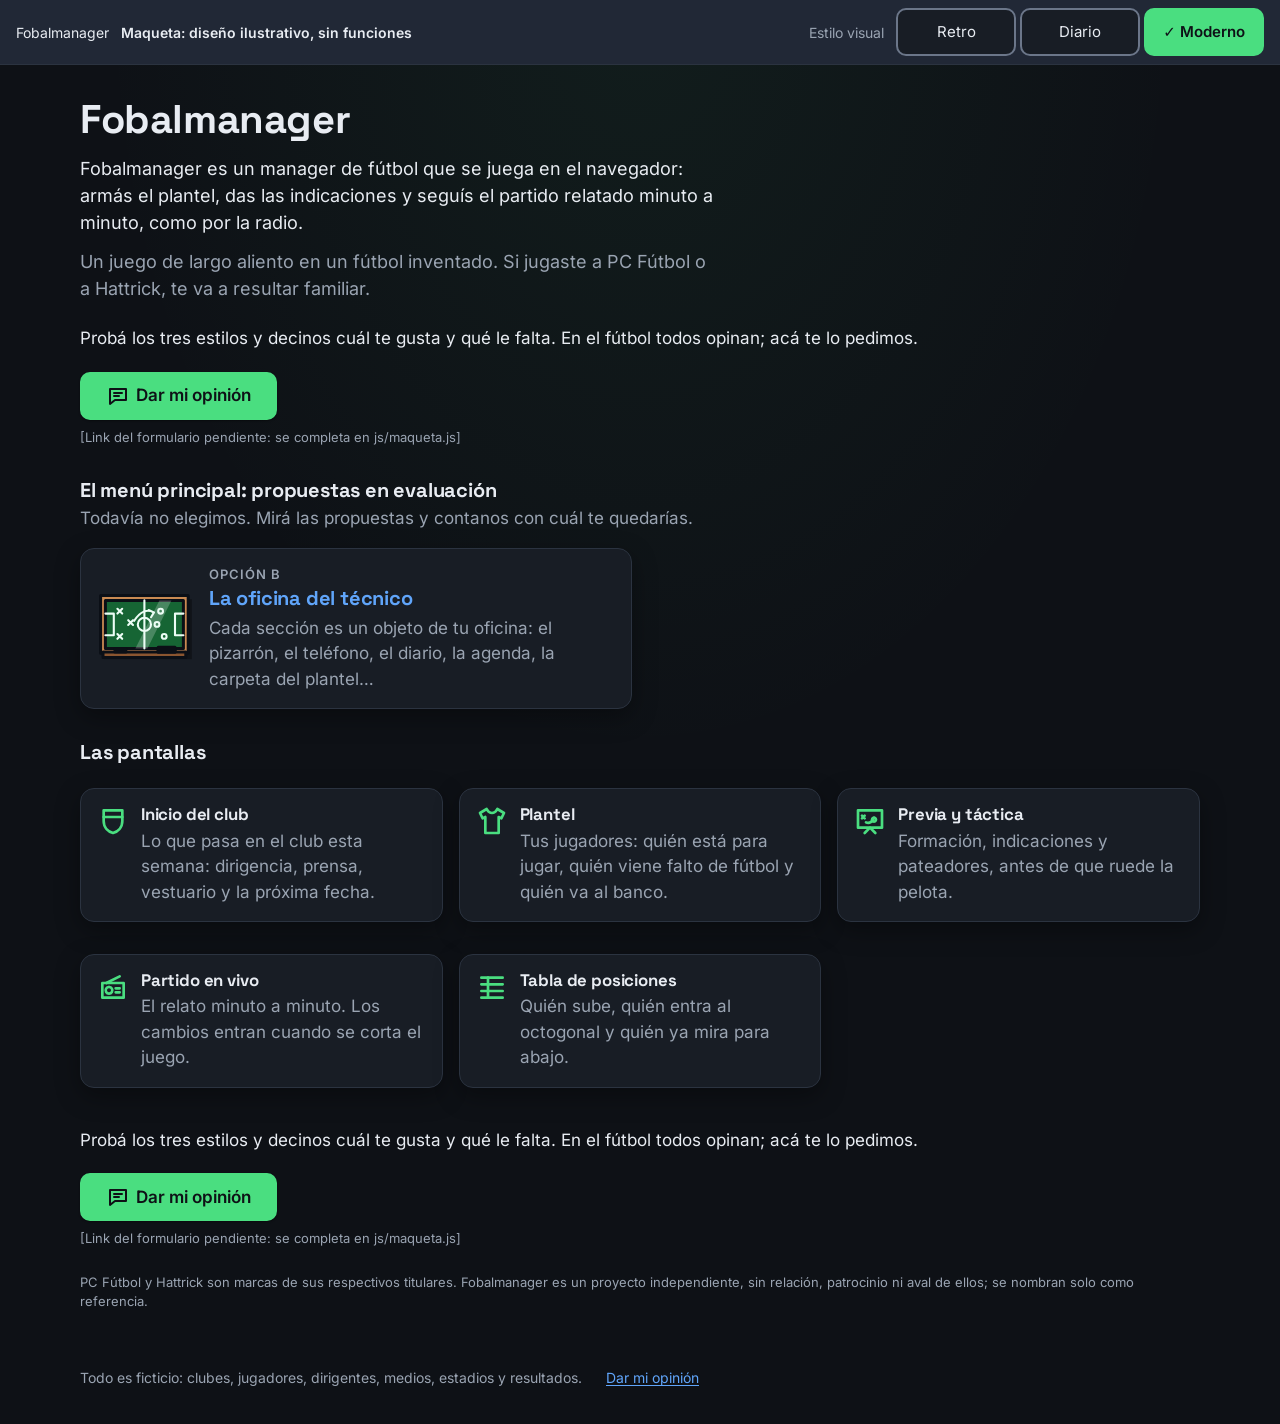
==== commit bda3896e: "Retiro de la opción A del menú; queda en rediseño Co-Authored-By: Claude Opus 5.5 <noreply@anthropic" ====
--- a/index.html
+++ b/index.html
@@ -21,9 +21,9 @@
 <p class="bajada">Un juego de largo aliento en un fútbol inventado. Si jugaste a PC Fútbol o a Hattrick, te va a resultar familiar.</p>
 <div class="opinion"><p>Probá los tres estilos y decinos cuál te gusta y qué le falta. En el fútbol todos opinan; acá te lo pedimos.</p><a class="boton principal" href="#" data-opinion><svg class="icono" viewBox="0 0 24 24" aria-hidden="true"><use href="#i-opinion"/></svg>Dar mi opinión</a><span class="pendiente" data-opinion-pendiente>[Link del formulario pendiente: se completa en js/maqueta.js]</span></div>
 <section class="comparar-menus" aria-labelledby="t-menus">
-<h2 id="t-menus">El menú principal: dos propuestas</h2>
-<p class="suave">Todavía no elegimos. Mirá las dos y contanos con cuál te quedarías.</p>
-<ul class="tarjetas-menu" role="list"><li class="seccion"><a href="menu-a.html"><span class="muestra-menu"><svg class="il pictograma" viewBox="0 0 48 48" aria-hidden="true" focusable="false"><path d="M14 9H7c0 7 3 11 8 11M34 9h7c0 7-3 11-8 11"/><path class="oro" d="M13 5h22v9c0 8-5 13-11 13s-11-5-11-13z"/><path class="luz" d="M16 7h4v8c0 4 1 7 3 9-4-1-7-5-7-9z"/><rect class="oro" x="21" y="27" width="6" height="7"/><rect class="madera" x="13" y="34" width="22" height="9"/><rect class="papel sin" x="19" y="37.5" width="10" height="2.5"/></svg></span><div><span class="volanta">Opción A</span><h3>Centro de mando</h3><p>El próximo partido en el centro y todo lo demás agrupado en cuatro áreas: el equipo, la competencia, el mercado y el club.</p></div></a></li><li class="seccion"><a href="menu-b.html"><span class="muestra-menu"><svg class="il" viewBox="0 0 160 120" preserveAspectRatio="xMidYMax meet" aria-hidden="true" focusable="false"><rect class="sombra" x="12" y="12" width="146" height="100"/><rect class="madera" x="6" y="6" width="146" height="96"/><rect class="pizarra" x="14" y="14" width="130" height="80"/><path class="luz" d="M104 14h20L84 94H64z"/><path class="tz" d="M79 14v80M14 36h14v36H14M144 36h-14v36h14"/><circle class="tz" cx="79" cy="54" r="11"/><path class="tz" d="M34 28l8 8m0-8-8 8M34 70l8 8m0-8-8 8M52 47l8 8m0-8-8 8"/><circle class="tz" cx="106" cy="32" r="4"/><circle class="tz" cx="112" cy="74" r="4"/><circle class="tz" cx="100" cy="54" r="4"/><path class="tz" d="M62 48c10-16 22-20 32-14M86 30l9 4-5 8"/><rect class="madera-2" x="10" y="100" width="138" height="9"/><rect class="tiza" x="30" y="95" width="18" height="5"/><rect class="metal" x="102" y="92" width="28" height="8"/><rect class="oscuro" x="102" y="96" width="28" height="4"/></svg></span><div><span class="volanta">Opción B</span><h3>La oficina del técnico</h3><p>Cada sección es un objeto de tu oficina: el pizarrón, el teléfono, el diario, la agenda, la carpeta del plantel…</p></div></a></li></ul></section>
+<h2 id="t-menus">El menú principal: propuestas en evaluación</h2>
+<p class="suave">Todavía no elegimos. Mirá las propuestas y contanos con cuál te quedarías.</p>
+<ul class="tarjetas-menu" role="list"><li class="seccion"><a href="menu-b.html"><span class="muestra-menu"><svg class="il" viewBox="0 0 160 120" preserveAspectRatio="xMidYMax meet" aria-hidden="true" focusable="false"><rect class="sombra" x="12" y="12" width="146" height="100"/><rect class="madera" x="6" y="6" width="146" height="96"/><rect class="pizarra" x="14" y="14" width="130" height="80"/><path class="luz" d="M104 14h20L84 94H64z"/><path class="tz" d="M79 14v80M14 36h14v36H14M144 36h-14v36h14"/><circle class="tz" cx="79" cy="54" r="11"/><path class="tz" d="M34 28l8 8m0-8-8 8M34 70l8 8m0-8-8 8M52 47l8 8m0-8-8 8"/><circle class="tz" cx="106" cy="32" r="4"/><circle class="tz" cx="112" cy="74" r="4"/><circle class="tz" cx="100" cy="54" r="4"/><path class="tz" d="M62 48c10-16 22-20 32-14M86 30l9 4-5 8"/><rect class="madera-2" x="10" y="100" width="138" height="9"/><rect class="tiza" x="30" y="95" width="18" height="5"/><rect class="metal" x="102" y="92" width="28" height="8"/><rect class="oscuro" x="102" y="96" width="28" height="4"/></svg></span><div><span class="volanta">Opción B</span><h3>La oficina del técnico</h3><p>Cada sección es un objeto de tu oficina: el pizarrón, el teléfono, el diario, la agenda, la carpeta del plantel…</p></div></a></li></ul></section>
 <h2 class="titulo-pantallas">Las pantallas</h2>
 <ul class="tarjetas-pantalla" role="list"><li class="seccion"><a href="club.html"><svg class="icono" viewBox="0 0 24 24" aria-hidden="true"><use href="#i-club"/></svg><div><h3>Inicio del club</h3><p>Lo que pasa en el club esta semana: dirigencia, prensa, vestuario y la próxima fecha.</p></div></a></li><li class="seccion"><a href="plantel.html"><svg class="icono" viewBox="0 0 24 24" aria-hidden="true"><use href="#i-plantel"/></svg><div><h3>Plantel</h3><p>Tus jugadores: quién está para jugar, quién viene falto de fútbol y quién va al banco.</p></div></a></li><li class="seccion"><a href="previa.html"><svg class="icono" viewBox="0 0 24 24" aria-hidden="true"><use href="#i-previa"/></svg><div><h3>Previa y táctica</h3><p>Formación, indicaciones y pateadores, antes de que ruede la pelota.</p></div></a></li><li class="seccion"><a href="partido.html"><svg class="icono" viewBox="0 0 24 24" aria-hidden="true"><use href="#i-partido"/></svg><div><h3>Partido en vivo</h3><p>El relato minuto a minuto. Los cambios entran cuando se corta el juego.</p></div></a></li><li class="seccion"><a href="tabla.html"><svg class="icono" viewBox="0 0 24 24" aria-hidden="true"><use href="#i-tabla"/></svg><div><h3>Tabla de posiciones</h3><p>Quién sube, quién entra al octogonal y quién ya mira para abajo.</p></div></a></li></ul>
 <div class="opinion"><p>Probá los tres estilos y decinos cuál te gusta y qué le falta. En el fútbol todos opinan; acá te lo pedimos.</p><a class="boton principal" href="#" data-opinion><svg class="icono" viewBox="0 0 24 24" aria-hidden="true"><use href="#i-opinion"/></svg>Dar mi opinión</a><span class="pendiente" data-opinion-pendiente>[Link del formulario pendiente: se completa en js/maqueta.js]</span></div>
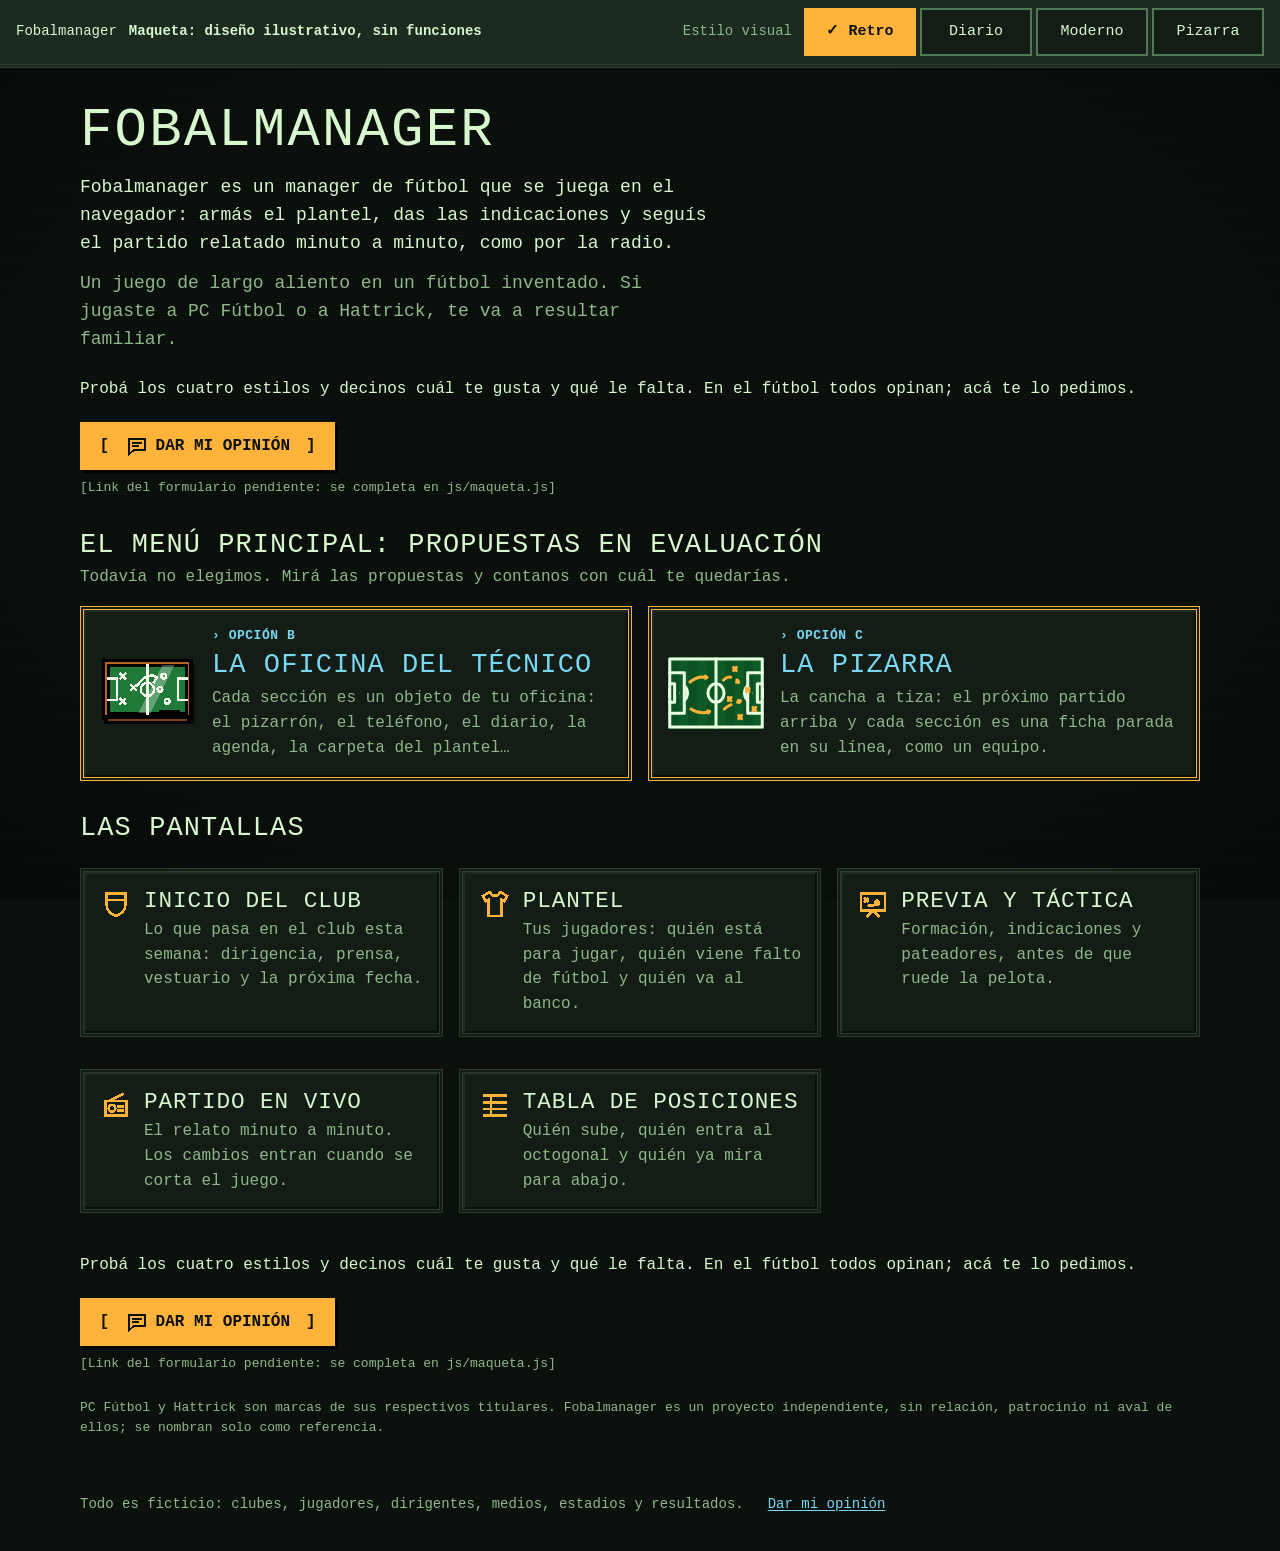
==== commit 40076457: "Hito M3: opción C "La pizarra", tema Pizarra y pantallas mejoradas - menu-c.html: cartel con el próx" ====
--- a/index.html
+++ b/index.html
@@ -5,13 +5,13 @@
 <meta name="viewport" content="width=device-width, initial-scale=1, viewport-fit=cover">
 <title>Portada · Fobalmanager (maqueta)</title>
 <meta name="description" content="Maqueta visual de Fobalmanager, un manager de fútbol en el navegador. Diseño ilustrativo, sin funciones.">
-<script>(function(){var T=["retro","diario","moderno"],F={"retro": "css/fuentes-retro.css", "diario": "css/fuentes-diario.css", "moderno": "css/fuentes-moderno.css"},t=null;try{var q=new URLSearchParams(location.search).get("tema");if(T.indexOf(q)>=0){t=q;localStorage.setItem("fm-tema",q)}else{t=localStorage.getItem("fm-tema")}}catch(x){}if(T.indexOf(t)<0){t=T[Math.floor(Math.random()*3)];try{localStorage.setItem("fm-tema",t)}catch(x){}}document.documentElement.dataset.tema=t;var c={};window.fmFuentes=function(k){if(c[k])return;c[k]=1;var l=document.createElement("link");l.rel="stylesheet";l.href=F[k];document.head.appendChild(l)};window.fmFuentes(t)})();</script>
+<script>(function(){var T=["retro", "diario", "moderno", "pizarra"],F={"retro": "css/fuentes-retro.css", "diario": "css/fuentes-diario.css", "moderno": "css/fuentes-moderno.css", "pizarra": "css/fuentes-pizarra.css"},t=null;try{var q=new URLSearchParams(location.search).get("tema");if(T.indexOf(q)>=0){t=q;localStorage.setItem("fm-tema",q)}else{t=localStorage.getItem("fm-tema")}}catch(x){}if(T.indexOf(t)<0){t=T[Math.floor(Math.random()*T.length)];try{localStorage.setItem("fm-tema",t)}catch(x){}}document.documentElement.dataset.tema=t;var c={};window.fmFuentes=function(k){if(c[k])return;c[k]=1;var l=document.createElement("link");l.rel="stylesheet";l.href=F[k];document.head.appendChild(l)};window.fmFuentes(t)})();</script>
 <link rel="stylesheet" href="css/temas.css">
 <link rel="stylesheet" href="css/base.css">
 </head>
 <body class="portada" style="--club-1:#1f6e43;--club-2:#efe3c2">
 <svg width="0" height="0" style="position:absolute" aria-hidden="true"><defs><pattern id="trama-clara" width="5" height="5" patternUnits="userSpaceOnUse"><rect class="trama-fondo" width="5" height="5"/><circle class="trama-punto" cx="2.5" cy="2.5" r=".9"/></pattern><pattern id="trama-media" width="5" height="5" patternUnits="userSpaceOnUse"><rect class="trama-fondo" width="5" height="5"/><circle class="trama-punto" cx="2.5" cy="2.5" r="1.5"/></pattern><pattern id="trama-oscura" width="5" height="5" patternUnits="userSpaceOnUse"><rect class="trama-fondo" width="5" height="5"/><circle class="trama-punto" cx="2.5" cy="2.5" r="2.1"/></pattern><pattern id="damero" width="4" height="4" patternUnits="userSpaceOnUse"><rect class="trama-punto" width="2" height="2"/><rect class="trama-punto" x="2" y="2" width="2" height="2"/></pattern><pattern id="franjas" width="28" height="10" patternUnits="userSpaceOnUse"><rect class="franja-a" width="14" height="10"/><rect class="franja-b" x="14" width="14" height="10"/></pattern><pattern id="tablones" width="120" height="30" patternUnits="userSpaceOnUse"><rect class="tablon-a" width="120" height="30"/><path class="tablon-junta" d="M0 29.5h120M60 0v30"/></pattern></defs><symbol id="i-club" viewBox="0 0 24 24"><path d="M5 4h14v8c0 5-3.5 8-7 9-3.5-1-7-4-7-9z"/><path d="M5 9h14"/></symbol><symbol id="i-plantel" viewBox="0 0 24 24"><path d="M8 3 3 6l2 4 2-1v12h10V9l2 1 2-4-5-3c-1 2-2.5 3-4 3S9 5 8 3z"/></symbol><symbol id="i-previa" viewBox="0 0 24 24"><path d="M3 4h18v13H3z"/><path d="m8 21 4-4 4 4"/><path d="m6 8 2 2m0-2-2 2"/><path d="M15 9.5a1.5 1.5 0 1 0 .01 0"/><path d="M9 13c2 1 4 0 5.5-2"/></symbol><symbol id="i-partido" viewBox="0 0 24 24"><path d="M4 9h16v11H4z"/><path d="m7 9 10-5"/><path d="M9 12a2.5 2.5 0 1 0 .01 0"/><path d="M14 13h3m-3 3h3"/></symbol><symbol id="i-tabla" viewBox="0 0 24 24"><path d="M4 5h16M4 10h16M4 15h16M4 20h16"/><path d="M9 5v15"/></symbol><symbol id="i-pausa" viewBox="0 0 24 24"><path d="M8 5v14M16 5v14"/></symbol><symbol id="i-ritmo" viewBox="0 0 24 24"><path d="M3 12h4l3-7 4 14 3-7h4"/></symbol><symbol id="i-cambio" viewBox="0 0 24 24"><path d="M4 8h13l-3-3m6 11H7l3 3"/></symbol><symbol id="i-opinion" viewBox="0 0 24 24"><path d="M4 5h16v11H9l-5 4z"/><path d="M8 9h8m-8 3h5"/></symbol></svg>
-<div class="barra-maqueta"><p class="aviso"><span>Fobalmanager</span><strong>Maqueta: diseño ilustrativo, sin funciones</strong></p><fieldset class="selector-tema"><legend>Estilo visual</legend><label><input type="radio" name="tema" value="retro">Retro</label><label><input type="radio" name="tema" value="diario">Diario</label><label><input type="radio" name="tema" value="moderno">Moderno</label></fieldset></div>
+<div class="barra-maqueta"><p class="aviso"><span>Fobalmanager</span><strong>Maqueta: diseño ilustrativo, sin funciones</strong></p><fieldset class="selector-tema"><legend>Estilo visual</legend><label><input type="radio" name="tema" value="retro">Retro</label><label><input type="radio" name="tema" value="diario">Diario</label><label><input type="radio" name="tema" value="moderno">Moderno</label><label><input type="radio" name="tema" value="pizarra">Pizarra</label></fieldset></div>
 
 
 <main id="contenido">
@@ -19,14 +19,14 @@
 <h1 class="wordmark">Fobalmanager</h1>
 <p class="bajada">Fobalmanager es un manager de fútbol que se juega en el navegador: armás el plantel, das las indicaciones y seguís el partido relatado minuto a minuto, como por la radio.</p>
 <p class="bajada">Un juego de largo aliento en un fútbol inventado. Si jugaste a PC Fútbol o a Hattrick, te va a resultar familiar.</p>
-<div class="opinion"><p>Probá los tres estilos y decinos cuál te gusta y qué le falta. En el fútbol todos opinan; acá te lo pedimos.</p><a class="boton principal" href="#" data-opinion><svg class="icono" viewBox="0 0 24 24" aria-hidden="true"><use href="#i-opinion"/></svg>Dar mi opinión</a><span class="pendiente" data-opinion-pendiente>[Link del formulario pendiente: se completa en js/maqueta.js]</span></div>
+<div class="opinion"><p>Probá los cuatro estilos y decinos cuál te gusta y qué le falta. En el fútbol todos opinan; acá te lo pedimos.</p><a class="boton principal" href="#" data-opinion><svg class="icono" viewBox="0 0 24 24" aria-hidden="true"><use href="#i-opinion"/></svg>Dar mi opinión</a><span class="pendiente" data-opinion-pendiente>[Link del formulario pendiente: se completa en js/maqueta.js]</span></div>
 <section class="comparar-menus" aria-labelledby="t-menus">
 <h2 id="t-menus">El menú principal: propuestas en evaluación</h2>
 <p class="suave">Todavía no elegimos. Mirá las propuestas y contanos con cuál te quedarías.</p>
-<ul class="tarjetas-menu" role="list"><li class="seccion"><a href="menu-b.html"><span class="muestra-menu"><svg class="il" viewBox="0 0 160 120" preserveAspectRatio="xMidYMax meet" aria-hidden="true" focusable="false"><rect class="sombra" x="12" y="12" width="146" height="100"/><rect class="madera" x="6" y="6" width="146" height="96"/><rect class="pizarra" x="14" y="14" width="130" height="80"/><path class="luz" d="M104 14h20L84 94H64z"/><path class="tz" d="M79 14v80M14 36h14v36H14M144 36h-14v36h14"/><circle class="tz" cx="79" cy="54" r="11"/><path class="tz" d="M34 28l8 8m0-8-8 8M34 70l8 8m0-8-8 8M52 47l8 8m0-8-8 8"/><circle class="tz" cx="106" cy="32" r="4"/><circle class="tz" cx="112" cy="74" r="4"/><circle class="tz" cx="100" cy="54" r="4"/><path class="tz" d="M62 48c10-16 22-20 32-14M86 30l9 4-5 8"/><rect class="madera-2" x="10" y="100" width="138" height="9"/><rect class="tiza" x="30" y="95" width="18" height="5"/><rect class="metal" x="102" y="92" width="28" height="8"/><rect class="oscuro" x="102" y="96" width="28" height="4"/></svg></span><div><span class="volanta">Opción B</span><h3>La oficina del técnico</h3><p>Cada sección es un objeto de tu oficina: el pizarrón, el teléfono, el diario, la agenda, la carpeta del plantel…</p></div></a></li></ul></section>
+<ul class="tarjetas-menu" role="list"><li class="seccion"><a href="menu-b.html"><span class="muestra-menu"><svg class="il" viewBox="0 0 160 120" preserveAspectRatio="xMidYMax meet" aria-hidden="true" focusable="false"><rect class="sombra" x="12" y="12" width="146" height="100"/><rect class="madera" x="6" y="6" width="146" height="96"/><rect class="pizarra" x="14" y="14" width="130" height="80"/><path class="luz" d="M104 14h20L84 94H64z"/><path class="tz" d="M79 14v80M14 36h14v36H14M144 36h-14v36h14"/><circle class="tz" cx="79" cy="54" r="11"/><path class="tz" d="M34 28l8 8m0-8-8 8M34 70l8 8m0-8-8 8M52 47l8 8m0-8-8 8"/><circle class="tz" cx="106" cy="32" r="4"/><circle class="tz" cx="112" cy="74" r="4"/><circle class="tz" cx="100" cy="54" r="4"/><path class="tz" d="M62 48c10-16 22-20 32-14M86 30l9 4-5 8"/><rect class="madera-2" x="10" y="100" width="138" height="9"/><rect class="tiza" x="30" y="95" width="18" height="5"/><rect class="metal" x="102" y="92" width="28" height="8"/><rect class="oscuro" x="102" y="96" width="28" height="4"/></svg></span><div><span class="volanta">Opción B</span><h3>La oficina del técnico</h3><p>Cada sección es un objeto de tu oficina: el pizarrón, el teléfono, el diario, la agenda, la carpeta del plantel…</p></div></a></li><li class="seccion"><a href="menu-c.html"><span class="muestra-menu"><svg class="cancha-svg" viewBox="0 0 1090 720" preserveAspectRatio="none" aria-hidden="true" focusable="false"><rect class="cesped" x="0" y="0" width="1090" height="720"/><rect class="franja" x="20" y="20" width="105" height="680"/><rect class="franja" x="230" y="20" width="105" height="680"/><rect class="franja" x="440" y="20" width="105" height="680"/><rect class="franja" x="650" y="20" width="105" height="680"/><rect class="franja" x="860" y="20" width="105" height="680"/><path class="cal" d="M20 20 L1070 20 L1070 700 L20 700 L20 20"/><path class="cal" d="M545 20 L545 700"/><path class="cal" d="M20 158.5 L185 158.5 L185 561.5 L20 561.5"/><path class="cal" d="M20 268.5 L75 268.5 L75 451.5 L20 451.5"/><path class="cal" d="M20 323.4 L8 323.4 L8 396.6 L20 396.6"/><path class="cal" d="M185 286.9A91.5 91.5 0 0 1 185 433.1"/><path class="cal" d="M1070 158.5 L905 158.5 L905 561.5 L1070 561.5"/><path class="cal" d="M1070 268.5 L1015 268.5 L1015 451.5 L1070 451.5"/><path class="cal" d="M1070 323.4 L1082 323.4 L1082 396.6 L1070 396.6"/><path class="cal" d="M905 286.9A91.5 91.5 0 0 0 905 433.1"/><circle class="cal" cx="545" cy="360" r="91.5"/><circle class="cal-punto" cx="545" cy="360" r="5"/><circle class="cal-punto" cx="130" cy="360" r="5"/><circle class="cal-punto" cx="960" cy="360" r="5"/><path class="deco" d="M744 104l32 32m0 -32l-32 32"/><path class="deco" d="M889 314l32 32m0 -32l-32 32"/><path class="deco" d="M804 584l32 32m0 -32l-32 32"/><path class="deco" d="M964 504l32 32m0 -32l-32 32"/><path class="deco" d="M684 404l32 32m0 -32l-32 32"/><path class="deco" d="M250 250C320 200 380 190 440 205"/><path class="deco" d="M424 190l18 15-22 8"/><path class="deco" d="M260 520C330 560 400 570 470 545"/><path class="deco" d="M452 538l20 6-14 16"/><path class="deco punteada" d="M630 230C690 180 760 200 800 250"/><path class="deco" d="M786 232l16 20-24 0"/><path class="deco punteada" d="M640 520C700 470 760 470 820 440"/><path class="deco" d="M800 436l22 2-12 18"/></svg></span><div><span class="volanta">Opción C</span><h3>La pizarra</h3><p>La cancha a tiza: el próximo partido arriba y cada sección es una ficha parada en su línea, como un equipo.</p></div></a></li></ul></section>
 <h2 class="titulo-pantallas">Las pantallas</h2>
 <ul class="tarjetas-pantalla" role="list"><li class="seccion"><a href="club.html"><svg class="icono" viewBox="0 0 24 24" aria-hidden="true"><use href="#i-club"/></svg><div><h3>Inicio del club</h3><p>Lo que pasa en el club esta semana: dirigencia, prensa, vestuario y la próxima fecha.</p></div></a></li><li class="seccion"><a href="plantel.html"><svg class="icono" viewBox="0 0 24 24" aria-hidden="true"><use href="#i-plantel"/></svg><div><h3>Plantel</h3><p>Tus jugadores: quién está para jugar, quién viene falto de fútbol y quién va al banco.</p></div></a></li><li class="seccion"><a href="previa.html"><svg class="icono" viewBox="0 0 24 24" aria-hidden="true"><use href="#i-previa"/></svg><div><h3>Previa y táctica</h3><p>Formación, indicaciones y pateadores, antes de que ruede la pelota.</p></div></a></li><li class="seccion"><a href="partido.html"><svg class="icono" viewBox="0 0 24 24" aria-hidden="true"><use href="#i-partido"/></svg><div><h3>Partido en vivo</h3><p>El relato minuto a minuto. Los cambios entran cuando se corta el juego.</p></div></a></li><li class="seccion"><a href="tabla.html"><svg class="icono" viewBox="0 0 24 24" aria-hidden="true"><use href="#i-tabla"/></svg><div><h3>Tabla de posiciones</h3><p>Quién sube, quién entra al octogonal y quién ya mira para abajo.</p></div></a></li></ul>
-<div class="opinion"><p>Probá los tres estilos y decinos cuál te gusta y qué le falta. En el fútbol todos opinan; acá te lo pedimos.</p><a class="boton principal" href="#" data-opinion><svg class="icono" viewBox="0 0 24 24" aria-hidden="true"><use href="#i-opinion"/></svg>Dar mi opinión</a><span class="pendiente" data-opinion-pendiente>[Link del formulario pendiente: se completa en js/maqueta.js]</span></div>
+<div class="opinion"><p>Probá los cuatro estilos y decinos cuál te gusta y qué le falta. En el fútbol todos opinan; acá te lo pedimos.</p><a class="boton principal" href="#" data-opinion><svg class="icono" viewBox="0 0 24 24" aria-hidden="true"><use href="#i-opinion"/></svg>Dar mi opinión</a><span class="pendiente" data-opinion-pendiente>[Link del formulario pendiente: se completa en js/maqueta.js]</span></div>
 <p class="aclaracion">PC Fútbol y Hattrick son marcas de sus respectivos titulares. Fobalmanager es un proyecto independiente, sin relación, patrocinio ni aval de ellos; se nombran solo como referencia.</p>
 
 </main>
--- a/css/temas.css
+++ b/css/temas.css
@@ -119,12 +119,21 @@
   --puerta-marco: #8a5530;
   --puerta-hoja: #c98a52;
 
-  --panel-barra-bg: var(--c-superficie-2);
-  --panel-barra-tx: var(--c-texto);
-  --panel-barra-borde: 3px solid var(--c-acento);
-  --panel-bisel: 0 8px 24px rgb(0 0 0 / 0.35);
-  --enlace-menu-bg: var(--c-superficie-2);
-  --enlace-menu-borde: 1px solid var(--c-borde);
+  /* Cancha de la opción C, cartel del próximo partido y barras de nivel de los atributos (hito M3). */
+  --cancha-fondo: #10271b;
+  --cancha-franja: rgb(255 255 255 / 0.025);
+  --cancha-linea: rgb(232 236 242 / 0.6);
+  --cancha-deco: rgb(232 236 242 / 0.28);
+  --cancha-linea-ancho: 2px;
+  --cartel-bg: var(--c-superficie);
+  --cartel-tx: var(--c-texto);
+  --cartel-borde: 1px solid var(--c-borde);
+  --cartel-cinta: rgb(232 236 242 / 0.25);
+  --cartel-suave: #9aa4b2;
+  --cartel-volanta: #9aa4b2;
+  --nivel-debil: #5b7aa3;
+  --nivel-fuerte: #bfdbfe;
+  --nivel-vacio: rgb(255 255 255 / 0.1);
   --c-alerta-bg: #facc15;
   --c-alerta-tx: #0e1116;
 
@@ -164,7 +173,7 @@
   --c-borde-control: #4f7a55;
   --c-foco: #7ad7f0;
   --c-zona-ascenso: #5cff7a;
-  --c-zona-octogonal: #7ad7f0;
+  --c-zona-octogonal: #c79bff;
   --c-zona-descenso: #ff6b5e;
   --c-boton-principal-bg: var(--c-acento);
   --c-boton-principal-tx: var(--c-sobre-acento);
@@ -259,12 +268,20 @@
   --puerta-marco: #7a3f12;
   --puerta-hoja: #b5651d;
 
-  --panel-barra-bg: #7ad7f0;
-  --panel-barra-tx: #0c110d;
-  --panel-barra-borde: 0;
-  --panel-bisel: inset 3px 3px 0 rgb(255 255 255 / 0.12), inset -3px -3px 0 rgb(0 0 0 / 0.6);
-  --enlace-menu-bg: var(--c-superficie-2);
-  --enlace-menu-borde: 2px solid var(--c-borde-control);
+  --cancha-fondo: #0f5b26;
+  --cancha-franja: #0c5121;
+  --cancha-linea: #e8ffe0;
+  --cancha-deco: #ffb33a;
+  --cancha-linea-ancho: 3px;
+  --cartel-bg: #000;
+  --cartel-tx: #d8f7cf;
+  --cartel-borde: 3px double #ffb33a;
+  --cartel-cinta: #ffb33a;
+  --cartel-suave: #8fb88a;
+  --cartel-volanta: #7ad7f0;
+  --nivel-debil: #3f7a45;
+  --nivel-fuerte: #b9ffb0;
+  --nivel-vacio: rgb(216 247 207 / 0.12);
   --c-alerta-bg: #ff6b5e;
   --c-alerta-tx: #0c110d;
 
@@ -397,12 +414,20 @@
   --puerta-marco: #1c1a17;
   --puerta-hoja: #c9bfa9;
 
-  --panel-barra-bg: #1c1a17;
-  --panel-barra-tx: #fbf8f1;
-  --panel-barra-borde: 0;
-  --panel-bisel: none;
-  --enlace-menu-bg: transparent;
-  --enlace-menu-borde: 1px solid var(--c-borde);
+  --cancha-fondo: #fbf8f1;
+  --cancha-franja: rgb(0 0 0 / 0.035);
+  --cancha-linea: #1c1a17;
+  --cancha-deco: #a3161b;
+  --cancha-linea-ancho: 2px;
+  --cartel-bg: #fbf8f1;
+  --cartel-tx: #1c1a17;
+  --cartel-borde: 2px solid #1c1a17;
+  --cartel-cinta: rgb(28 26 23 / 0.18);
+  --cartel-suave: #5a5248;
+  --cartel-volanta: #a3161b;
+  --nivel-debil: #a89f8c;
+  --nivel-fuerte: #1c1a17;
+  --nivel-vacio: rgb(28 26 23 / 0.1);
   --c-alerta-bg: #a3161b;
   --c-alerta-tx: #fbf8f1;
 
@@ -415,6 +440,158 @@
   --vol-prof: 4px;
   --vol-radio: 0;
   --vol-bisel: 0px;
+}
+
+/* Pizarra (hito M3, RN-742): pizarrón verde y tiza. Letra de tiza solo en títulos y rótulos;
+   el cuerpo, las tablas y los números van en letra legible. */
+[data-tema='pizarra'] {
+  color-scheme: dark;
+  --c-fondo: #1d3b2f;
+  --c-superficie: #22463a;
+  --c-superficie-2: #2a5244;
+  --c-texto: #f1f4ec;
+  --c-texto-suave: #c6d4c8;
+  --c-acento: #f7e08a;
+  --c-sobre-acento: #1d3b2f;
+  --c-acento-2: #b4e2f4;
+  --c-gol: #c8f59a;
+  --c-amarilla: #f7e08a;
+  --c-roja: #ffa596;
+  --c-etq-gol-tx: #1d3b2f;
+  --c-etq-gol-bg: #c8f59a;
+  --c-etq-amarilla-tx: #1d3b2f;
+  --c-etq-amarilla-bg: #f7e08a;
+  --c-etq-roja-tx: #1d3b2f;
+  --c-etq-roja-bg: #ffa596;
+  --c-etq-otra-tx: #1d3b2f;
+  --c-etq-otra-bg: #f1f4ec;
+  --c-borde: #4f7a66;
+  --c-borde-control: #c6d4c8;
+  --c-foco: #ffffff;
+  --c-zona-ascenso: #c8f59a;
+  --c-zona-octogonal: #f4bcd8;
+  --c-zona-descenso: #ffa596;
+  --c-boton-principal-bg: var(--c-acento);
+  --c-boton-principal-tx: var(--c-sobre-acento);
+
+  --f-titular: 'Cabin Sketch', 'Comic Sans MS', cursive;
+  --f-cuerpo: 'Atkinson Hyperlegible', system-ui, sans-serif;
+  --f-numeros: 'Atkinson Hyperlegible', system-ui, sans-serif;
+  --peso-titular: 700;
+  --tam-base: 1.0625rem;
+  --esc-titular: 1.12;
+  --titular-mayus: none;
+  --titular-espaciado: 0.01em;
+  --interlineado: 1.5;
+
+  --radio-tarjeta: 6px;
+  --radio-control: 6px;
+  --radio-chip: 999px;
+  --borde-ancho: 2px;
+  --borde-estilo: solid;
+  --regla-seccion: 2px dashed rgb(241 244 236 / 0.4);
+  --sombra-tarjeta: none;
+  --sombra-control: none;
+  --textura-fondo:
+    radial-gradient(ellipse at 18% 12%, rgb(255 255 255 / 0.07), transparent 45%),
+    radial-gradient(ellipse at 82% 68%, rgb(255 255 255 / 0.05), transparent 40%),
+    radial-gradient(ellipse at 50% 100%, rgb(0 0 0 / 0.18), transparent 60%);
+  --textura-destacada: none;
+  --borde-destacada: rgb(241 244 236 / 0.7);
+
+  --icono-trazo: 2;
+  --icono-extremos: round;
+  --icono-uniones: round;
+  --icono-render: auto;
+
+  --boton-mayus: none;
+  --boton-adorno-antes: '';
+  --boton-adorno-despues: '';
+  --volanta-color: var(--c-acento);
+  --volanta-mayus: uppercase;
+  --volanta-prefijo: '';
+  --volanta-espaciado: 0.06em;
+  --transicion: none;
+
+  /* Ilustraciones: dibujadas a tiza sobre el pizarrón. Contorno de tiza y rellenos de tiza rebajada. */
+  --il-tinta: #eef2e8;
+  --il-trazo: 2.5px;
+  --il-uniones: round;
+  --il-extremos: round;
+  --il-render: geometricPrecision;
+  --il-sombra: transparent;
+  --il-luz: rgb(255 255 255 / 0.12);
+  --il-pared: #1f3e31;
+  --il-pared-lado: #1a362a;
+  --il-pared-a: #1f3e31;
+  --il-pared-b: #1f3e31;
+  --il-piso: #17301f;
+  --il-tablon-a: #17301f;
+  --il-madera: rgb(232 196 150 / 0.32);
+  --il-madera-2: rgb(232 196 150 / 0.18);
+  --il-pizarra: #163024;
+  --il-tiza: #f1f4ec;
+  --il-papel: rgb(241 244 236 / 0.22);
+  --il-papel-2: rgb(241 244 236 / 0.12);
+  --il-kraft: rgb(240 205 150 / 0.3);
+  --il-kraft-2: rgb(240 205 150 / 0.18);
+  --il-billete: rgb(200 245 154 / 0.4);
+  --il-billete-2: rgb(200 245 154 / 0.25);
+  --il-metal: rgb(220 232 238 / 0.28);
+  --il-metal-2: rgb(220 232 238 / 0.16);
+  --il-rojo: rgb(255 165 150 / 0.55);
+  --il-rojo-2: rgb(255 165 150 / 0.4);
+  --il-azul: rgb(180 226 244 / 0.4);
+  --il-cuero: rgb(244 188 216 / 0.38);
+  --il-corcho: rgb(232 196 150 / 0.22);
+  --il-vidrio: rgb(180 226 244 / 0.16);
+  --il-cielo: rgb(180 226 244 / 0.16);
+  --il-cesped: rgb(200 245 154 / 0.3);
+  --il-oro: rgb(247 224 138 / 0.5);
+  --il-oscuro: #eef2e8;
+  --il-lampara: #f7e08a;
+  --il-persiana: rgb(241 244 236 / 0.2);
+  --il-calabaza: rgb(232 196 150 / 0.4);
+  --il-yerba: rgb(200 245 154 / 0.5);
+
+  --rotulo-bg: #1a3428;
+  --rotulo-tx: #f7e08a;
+  --rotulo-estado: #e3ebe0;
+  --rotulo-borde: 2px solid rgb(241 244 236 / 0.65);
+  --rotulo-radio: 6px;
+  --rotulo-fuente: var(--f-titular);
+  --rotulo-mayus: none;
+  --oficina-escritorio: #17301f;
+  --puerta-marco: rgb(232 196 150 / 0.5);
+  --puerta-hoja: rgb(232 196 150 / 0.3);
+
+  --cancha-fondo: transparent;
+  --cancha-franja: rgb(255 255 255 / 0.03);
+  --cancha-linea: rgb(241 244 236 / 0.85);
+  --cancha-deco: rgb(241 244 236 / 0.5);
+  --cancha-linea-ancho: 2.5px;
+  --cartel-bg: #f4efe0;
+  --cartel-tx: #1c1a17;
+  --cartel-borde: 0;
+  --cartel-cinta: rgb(240 230 180 / 0.8);
+  --cartel-suave: #4a443c;
+  --cartel-volanta: #8a1c1c;
+  --nivel-debil: #7fa596;
+  --nivel-fuerte: #f1f4ec;
+  --nivel-vacio: rgb(241 244 236 / 0.14);
+  --c-alerta-bg: #ffa596;
+  --c-alerta-tx: #1d3b2f;
+
+  --vol-fuente: var(--f-cuerpo);
+  --vol-cara: #f7e08a;
+  --vol-tx: #1d3b2f;
+  --vol-luz: rgb(255 255 255 / 0.5);
+  --vol-sombra: rgb(0 0 0 / 0.12);
+  --vol-base: #8f7d33;
+  --vol-dx: 0px;
+  --vol-prof: 4px;
+  --vol-radio: 8px;
+  --vol-bisel: 2px;
 }
 
 @media (prefers-contrast: more), (forced-colors: active) {
@@ -428,7 +605,7 @@
     --il-sombra: transparent;
     --il-luz: transparent;
     --oficina-escritorio: var(--c-fondo);
-    --panel-bisel: none;
+    --cancha-deco: transparent;
     --vol-luz: transparent;
     --vol-sombra: transparent;
   }
--- a/css/base.css
+++ b/css/base.css
@@ -129,16 +129,18 @@
   margin: 0;
   padding: 0;
   display: grid;
-  grid-template-columns: auto 1fr 1fr 1fr;
+  grid-template-columns: repeat(4, 1fr);
   gap: 0.25rem;
   align-items: center;
 }
 
+/* En el celular la leyenda ocupa su propia fila: los cuatro temas entran a lo ancho. */
 .selector-tema legend {
   float: left;
+  grid-column: 1 / -1;
   font-size: 0.875rem;
   color: var(--c-texto-suave);
-  padding-right: 0.5rem;
+  padding: 0 0 0.25rem;
 }
 
 .selector-tema label {
@@ -510,7 +512,7 @@
   place-items: center;
   font-family: var(--f-numeros);
   font-weight: 700;
-  border-radius: var(--radio-chip);
+  border-radius: 50%;
   border: 2px solid var(--c-borde-control);
 }
 
@@ -847,7 +849,7 @@
   place-items: center;
   font-size: 0.75rem;
   font-weight: 700;
-  border-radius: var(--radio-chip);
+  border-radius: 50%;
   border: 1px solid var(--c-borde-control);
 }
 
@@ -867,36 +869,39 @@
   display: none;
 }
 
-.leyenda {
-  list-style: none;
-  padding: 0;
-  margin: 1rem 0 0;
-  display: grid;
-  gap: 0.35rem;
-  font-size: 0.9375rem;
-}
-
-.leyenda li {
-  display: flex;
-  align-items: center;
-  gap: 0.5rem;
-}
-
-.leyenda .muestra {
-  width: 4px;
-  height: 1.25rem;
-}
-
-.leyenda .zona-ascenso .muestra {
-  background: var(--c-zona-ascenso);
-}
-
-.leyenda .zona-octogonal .muestra {
-  background: var(--c-zona-octogonal);
-}
-
-.leyenda .zona-descenso .muestra {
-  background: var(--c-zona-descenso);
+/* Cada zona de la tabla es una franja con su propio encabezado (la leyenda va ahí, no al pie). */
+.posiciones .franja-titulo th {
+  position: sticky;
+  left: 0;
+  background: var(--c-superficie-2);
+  border-left: 4px solid var(--c-borde-control);
+  font-size: 0.8125rem;
+  font-weight: 700;
+  text-transform: uppercase;
+  letter-spacing: 0.04em;
+  padding-top: 0.35rem;
+  padding-bottom: 0.35rem;
+}
+
+.posiciones .zona-ascenso .franja-titulo th {
+  border-left-color: var(--c-zona-ascenso);
+}
+
+.posiciones .zona-octogonal .franja-titulo th {
+  border-left-color: var(--c-zona-octogonal);
+}
+
+.posiciones .zona-descenso .franja-titulo th {
+  border-left-color: var(--c-zona-descenso);
+}
+
+.ultimos span.reciente {
+  outline: 2px solid var(--c-texto);
+  outline-offset: 1px;
+}
+
+.reciente-nota {
+  font-weight: 400;
 }
 
 /* ---------- Previa y táctica ---------- */
@@ -1042,6 +1047,12 @@
 .fila-select {
   display: grid;
   gap: 0.35rem;
+  min-width: 0;
+}
+
+.fila-select select {
+  width: 100%;
+  min-width: 0;
 }
 
 select {
@@ -1424,7 +1435,12 @@
   }
 
   .selector-tema {
-    grid-template-columns: auto repeat(3, 7.5rem);
+    grid-template-columns: auto repeat(4, 7rem);
+  }
+
+  .selector-tema legend {
+    grid-column: auto;
+    padding: 0 0.5rem 0 0;
   }
 
   .club .marca {
@@ -1651,10 +1667,12 @@
     inset calc(var(--vol-bisel) * -1) calc(var(--vol-bisel) * -1) 0 var(--vol-sombra),
     var(--vol-dx) var(--vol-prof) 0 var(--vol-base);
   margin: 0 var(--vol-dx) var(--vol-prof) 0;
-  font-family: var(--f-titular);
+  font-family: var(--vol-fuente, var(--f-titular));
   font-weight: var(--peso-titular);
   text-transform: uppercase;
-  letter-spacing: 0.06em;
+  letter-spacing: 0.04em;
+  line-height: 1.15;
+  text-align: center;
 }
 
 .boton.volumen:focus-visible {
@@ -1740,97 +1758,6 @@
   line-height: 1;
 }
 
-/* ---------- Opción A: Centro de mando ---------- */
-
-.centro-mando {
-  display: grid;
-  gap: 1rem;
-}
-
-.centro-mando .menu-partido {
-  margin: 0;
-}
-
-.areas {
-  display: grid;
-  grid-template-columns: 1fr 1fr;
-  gap: 0.75rem;
-}
-
-.area {
-  background: var(--c-superficie);
-  border: var(--borde-ancho) var(--borde-estilo) var(--c-borde);
-  border-top: var(--panel-barra-borde);
-  border-radius: var(--radio-tarjeta);
-  box-shadow: var(--panel-bisel);
-  overflow: hidden;
-  min-width: 0;
-}
-
-.area-titulo {
-  display: flex;
-  align-items: center;
-  gap: 0.5rem;
-  margin: 0;
-  padding: 0.5rem 0.6rem;
-  background: var(--panel-barra-bg);
-  color: var(--panel-barra-tx);
-  font-size: calc(0.9rem * var(--esc-titular));
-}
-
-/* Chapita clara detrás del pictograma: se lee igual sobre la barra clara de Retro y la negra de Diario. */
-.area-titulo .pictograma {
-  width: 2.25rem;
-  height: 2.25rem;
-  flex: none;
-  padding: 3px;
-  background: var(--c-superficie);
-  border: 2px solid var(--il-tinta);
-  border-radius: var(--radio-control);
-}
-
-.area-enlaces {
-  list-style: none;
-  margin: 0;
-  padding: 0.5rem;
-  display: grid;
-  gap: 0.4rem;
-}
-
-.area-enlaces a {
-  position: relative;
-  display: block;
-  min-height: 48px;
-  padding: 0.45rem 0.6rem;
-  background: var(--enlace-menu-bg);
-  border: var(--enlace-menu-borde);
-  border-radius: var(--radio-control);
-  color: var(--c-texto);
-  text-decoration: none;
-  transition: background var(--transicion);
-}
-
-.area-enlaces a .rotulo {
-  font-size: calc(0.95rem * var(--esc-titular));
-  color: var(--c-acento-2);
-}
-
-.area-enlaces a .estado {
-  color: var(--c-texto-suave);
-}
-
-.area-enlaces a:hover .rotulo {
-  text-decoration: underline;
-}
-
-.area-enlaces .alerta {
-  top: 0.4rem;
-  right: 0.4rem;
-  width: 1.25rem;
-  height: 1.25rem;
-  font-size: 0.75rem;
-}
-
 /* ---------- Opción B: La oficina del técnico ---------- */
 
 .oficina .escena {
@@ -1912,63 +1839,11 @@
     grid-template-columns: repeat(4, 1fr);
   }
 
-  .areas {
-    gap: 1rem;
-  }
-
-  .area-titulo {
-    font-size: calc(1.05rem * var(--esc-titular));
-  }
-
-  .area-titulo .pictograma {
-    width: 2.75rem;
-    height: 2.75rem;
-  }
 }
 
 /* ---------- Menús, 64rem: composición completa ---------- */
 
 @media (min-width: 64rem) {
-  /* A: el partido al centro, ocupando las dos filas; las cuatro áreas alrededor. */
-  .centro-mando {
-    grid-template-columns: minmax(0, 1fr) minmax(24rem, 1.15fr) minmax(0, 1fr);
-    grid-template-rows: auto auto;
-    gap: 1rem;
-  }
-
-  /* El nav ocupa toda la grilla y la hereda (subgrid): así conserva su rol y sus áreas rodean al partido. */
-  .centro-mando .areas {
-    grid-column: 1 / -1;
-    grid-row: 1 / 3;
-    grid-template-columns: subgrid;
-    grid-template-rows: subgrid;
-    gap: 1rem;
-  }
-
-  .centro-mando .menu-partido {
-    grid-column: 2;
-    grid-row: 1 / 3;
-    z-index: 1;
-    display: flex;
-    flex-direction: column;
-    justify-content: center;
-    padding: 1.5rem;
-  }
-
-  .centro-mando .menu-partido .escudo {
-    width: 5rem;
-    height: 5.75rem;
-  }
-
-  .area-equipo { grid-area: 1 / 1; }
-  .area-competencia { grid-area: 1 / 3; }
-  .area-mercado { grid-area: 2 / 1; }
-  .area-club { grid-area: 2 / 3; }
-
-  .area-enlaces a {
-    padding: 0.55rem 0.75rem;
-  }
-
   /* B: escena de la oficina con los objetos ubicados en el espacio. */
   .oficina {
     position: relative;
@@ -2011,17 +1886,36 @@
   }
 
   .menu-partido.puerta .escudo {
-    width: 2.75rem;
-    height: 3.1rem;
+    width: 2.3rem;
+    height: 2.6rem;
   }
 
   .puerta .datos-partido {
-    font-size: 0.8125rem;
-    margin-bottom: 0.6rem;
+    font-size: 0.75rem;
+    line-height: 1.3;
+    margin-bottom: 0.45rem;
+  }
+
+  /* La puerta es chica: volanta, título, escudos y nombre del manager, más compactos. */
+  .menu-partido.puerta > header {
+    margin-bottom: 0.2rem;
+  }
+
+  .puerta .volanta {
+    font-size: 0.6875rem;
+  }
+
+  .puerta h2 {
+    font-size: calc(1.05rem * var(--esc-titular));
+  }
+
+  .puerta .manager {
+    font-size: 0.6875rem;
   }
 
   .puerta .boton.jugar {
     min-height: 52px;
+    font-size: calc(1rem * var(--esc-titular));
   }
 
   .puerta .nota-jugar {
@@ -2074,4 +1968,611 @@
     transform: perspective(40rem) rotateX(32deg);
     transform-origin: center bottom;
   }
-}
+
+  .en-lateral-der .il {
+    transform: perspective(40rem) rotateY(-20deg);
+    transform-origin: right center;
+  }
+}
+
+/* ======================================================================
+   Hito M3: opción C "La pizarra", partido contra un manager, formación con cancha,
+   pelota parada, posiciones con fixture y plantel con barras de nivel.
+   ====================================================================== */
+
+.menu-partido .manager {
+  display: block;
+  font-family: var(--f-cuerpo);
+  font-weight: 400;
+  text-transform: none;
+  letter-spacing: 0;
+  font-size: 0.8125rem;
+  color: var(--c-texto-suave);
+}
+
+/* ---------- Cancha a tiza (SVG) ---------- */
+
+.cancha-svg {
+  display: block;
+  width: 100%;
+  height: 100%;
+}
+
+.cancha-svg .cesped {
+  fill: var(--cancha-fondo);
+}
+
+.cancha-svg .franja {
+  fill: var(--cancha-franja);
+}
+
+.cancha-svg :is(.cal, .deco) {
+  fill: none;
+  stroke: var(--cancha-linea);
+  stroke-width: var(--cancha-linea-ancho);
+  stroke-linecap: round;
+  stroke-linejoin: round;
+  vector-effect: non-scaling-stroke;
+}
+
+.cancha-svg .deco {
+  stroke: var(--cancha-deco);
+}
+
+.cancha-svg .punteada {
+  stroke-dasharray: 8 7;
+}
+
+.cancha-svg .cal-punto {
+  fill: var(--cancha-linea);
+}
+
+/* ---------- Opción C: La pizarra ---------- */
+
+/* El cartel es papel pegado con cinta: adentro, los colores de texto son los del papel. */
+.menu-partido.cartel {
+  --c-texto: var(--cartel-tx);
+  --c-texto-suave: var(--cartel-suave);
+  --volanta-color: var(--cartel-volanta);
+  position: relative;
+  margin: 0.5rem 0 1.25rem;
+  background: var(--cartel-bg);
+  color: var(--cartel-tx);
+  border: var(--cartel-borde);
+  border-radius: 2px;
+  box-shadow: 0 6px 14px rgb(0 0 0 / 0.25);
+  transform: rotate(-0.6deg);
+}
+
+.menu-partido.cartel::before,
+.menu-partido.cartel::after {
+  content: '';
+  position: absolute;
+  top: -0.6rem;
+  width: 4.5rem;
+  height: 1.3rem;
+  background: var(--cartel-cinta);
+}
+
+.menu-partido.cartel::before {
+  left: 1rem;
+  transform: rotate(-4deg);
+}
+
+.menu-partido.cartel::after {
+  right: 1rem;
+  transform: rotate(5deg);
+}
+
+.cancha-c > .cancha-svg {
+  display: none;
+}
+
+.cancha-c {
+  background: var(--cancha-fondo);
+  border: var(--cancha-linea-ancho) solid var(--cancha-linea);
+  border-radius: var(--radio-tarjeta);
+  padding: 0 0.75rem;
+}
+
+.linea-c {
+  padding: 0.75rem 0 1rem;
+}
+
+.cancha-c .linea-c + .linea-c {
+  border-top: var(--cancha-linea-ancho) solid var(--cancha-linea);
+}
+
+.cancha-c .linea-torneo {
+  background: var(--cancha-franja);
+  margin: 0 -0.75rem;
+  padding-left: 0.75rem;
+  padding-right: 0.75rem;
+}
+
+.linea-titulo {
+  font-size: calc(1.15rem * var(--esc-titular));
+  color: var(--cancha-linea);
+  margin: 0 0 0.6rem;
+}
+
+.fichas-c {
+  list-style: none;
+  margin: 0;
+  padding: 0;
+  display: grid;
+  grid-template-columns: 1fr 1fr;
+  gap: 0.6rem;
+}
+
+.ficha-c a {
+  display: flex;
+  align-items: center;
+  gap: 0.4rem;
+  height: 100%;
+  color: var(--rotulo-tx);
+  text-decoration: none;
+}
+
+.ficha-c .dibujo {
+  flex: none;
+  width: 1.5rem;
+  height: 1.5rem;
+}
+
+.marca-o {
+  display: block;
+  width: 100%;
+  height: 100%;
+  border: 3px solid var(--cancha-linea);
+  border-radius: 50%;
+}
+
+.ficha-c .placa {
+  position: relative;
+  flex: 1;
+  min-width: 0;
+  min-height: 48px;
+  padding: 0.4rem 0.5rem;
+  background: var(--rotulo-bg);
+  border: var(--rotulo-borde);
+  border-radius: var(--rotulo-radio);
+}
+
+.ficha-c .estado {
+  color: var(--rotulo-estado);
+}
+
+.ficha-c a:hover .rotulo {
+  text-decoration: underline;
+}
+
+.ficha-c .alerta {
+  top: -0.6rem;
+  right: -0.4rem;
+}
+
+/* El palco va afuera de la línea de cal. */
+.linea-palco {
+  margin-top: 0.5rem;
+  border-top: var(--cancha-linea-ancho) dashed var(--c-borde-control);
+}
+
+.linea-palco .linea-titulo {
+  color: var(--c-texto);
+}
+
+.linea-palco .marca-o {
+  border-color: var(--c-borde-control);
+}
+
+/* ---------- Formación con cancha y pelota parada ---------- */
+
+.rival-previa {
+  display: flex;
+  align-items: center;
+  gap: 0.75rem;
+  margin-bottom: 0.5rem;
+}
+
+.cancha-formacion {
+  position: relative;
+  aspect-ratio: 72 / 100;
+  max-height: 44rem;
+  margin: 0 auto;
+  border-radius: var(--radio-control);
+  overflow: hidden;
+}
+
+.cancha-formacion > .cancha-svg {
+  position: absolute;
+  inset: 0;
+}
+
+.cancha-formacion .pizarra {
+  position: relative;
+  height: 100%;
+  display: flex;
+  flex-direction: column;
+  justify-content: space-around;
+  padding: 0.5rem 0.4rem;
+}
+
+/* Cada línea, centrada: el arquero solo no se estira a todo el ancho. */
+.cancha-formacion .linea-pizarra ul {
+  grid-auto-columns: minmax(0, 7.5rem);
+  justify-content: center;
+}
+
+.cancha-formacion .ficha-pizarra {
+  background: var(--rotulo-bg);
+  border: var(--rotulo-borde);
+  border-radius: var(--rotulo-radio);
+  color: var(--rotulo-estado);
+}
+
+.cancha-formacion .ficha-pizarra b {
+  color: var(--rotulo-tx);
+}
+
+.cancha-formacion .ficha-pizarra .sigla,
+.cancha-formacion .ficha-pizarra .frescura {
+  display: block;
+  color: var(--rotulo-estado);
+  font-size: 0.75rem;
+}
+
+.nota-cancha {
+  margin: 0.75rem 0 0;
+  font-size: 0.875rem;
+}
+
+.pelota-parada {
+  display: grid;
+  gap: 0.75rem;
+}
+
+.a-la-cancha p {
+  margin: 0.5rem 0 0;
+  text-align: center;
+}
+
+/* ---------- Fixture ---------- */
+
+.fecha-fx + .fecha-fx {
+  margin-top: 1.5rem;
+}
+
+.fecha-fx h3 {
+  margin-bottom: 0.25rem;
+}
+
+.dia-fx {
+  margin: 0.5rem 0 0.25rem;
+  font-size: 0.8125rem;
+  text-transform: uppercase;
+  letter-spacing: 0.06em;
+  color: var(--c-texto-suave);
+}
+
+.partidos-fx {
+  list-style: none;
+  margin: 0;
+  padding: 0;
+}
+
+.partido-fx {
+  display: grid;
+  grid-template-columns: 5.25rem minmax(0, 1fr) 3.25rem minmax(0, 1fr);
+  align-items: center;
+  gap: 0.35rem;
+  min-height: 48px;
+  padding: 0.3rem 0.25rem;
+  border-bottom: 1px solid var(--c-borde);
+  font-size: 0.9375rem;
+}
+
+.partido-fx.mio {
+  background: var(--c-superficie-2);
+  font-weight: 700;
+}
+
+.hora-fx {
+  font-family: var(--f-numeros);
+  font-size: 0.8125rem;
+  line-height: 1.2;
+  color: var(--c-texto-suave);
+}
+
+.partido-fx.mio .hora-fx {
+  color: var(--c-texto);
+}
+
+.local-fx,
+.visitante-fx {
+  display: flex;
+  align-items: center;
+  gap: 0.35rem;
+  line-height: 1.2;
+}
+
+.local-fx {
+  justify-content: flex-end;
+  text-align: right;
+}
+
+.resultado-fx {
+  text-align: center;
+  font-family: var(--f-numeros);
+  font-variant-numeric: tabular-nums;
+  color: var(--c-texto-suave);
+}
+
+.resultado-fx b {
+  color: var(--c-texto);
+}
+
+/* ---------- Plantel: pestañas y barras de nivel ---------- */
+
+.modo-atributos {
+  max-width: 22rem;
+  margin-bottom: 1rem;
+}
+
+.pestanas-plantel {
+  display: flex;
+  overflow-x: auto;
+  gap: 0.25rem;
+  margin: 0 -1rem 0.75rem;
+  padding: 0 1rem;
+  border-bottom: var(--borde-ancho) var(--borde-estilo) var(--c-borde);
+}
+
+.pestanas-plantel button {
+  flex: none;
+  min-height: 48px;
+  padding: 0 0.9rem;
+  border: 0;
+  border-bottom: 3px solid transparent;
+  background: none;
+  color: var(--c-texto-suave);
+  font: inherit;
+  font-weight: 600;
+  cursor: pointer;
+}
+
+.pestanas-plantel button[aria-selected='true'] {
+  color: var(--c-texto);
+  border-bottom-color: var(--c-acento);
+}
+
+.panel-plantel[hidden] {
+  display: none;
+}
+
+.dorsal {
+  display: inline-block;
+  min-width: 1.6rem;
+  font-family: var(--f-numeros);
+  font-weight: 700;
+  color: var(--c-texto-suave);
+}
+
+.fila-nombre {
+  display: flex;
+  align-items: center;
+  gap: 0.15rem;
+}
+
+.jugador-fijo {
+  font-weight: 600;
+}
+
+.chip.lesion {
+  color: var(--c-roja);
+  border-color: var(--c-roja);
+  white-space: normal;
+}
+
+.atributos-tabla .jugador-col {
+  position: sticky;
+  left: 0;
+  z-index: 1;
+  min-width: 9.5rem;
+  background: var(--c-superficie);
+  font-weight: 400;
+}
+
+.atributos-tabla .grupo th {
+  position: sticky;
+  left: 0;
+}
+
+.atributos-tabla td {
+  min-width: 6.5rem;
+}
+
+/* La barra dice lo mismo que la palabra (RN-106): largo y tono crecen con el nivel; diez segmentos. */
+.nivel {
+  display: inline-grid;
+  gap: 3px;
+  min-width: 6rem;
+}
+
+.nivel .barra {
+  display: block;
+  min-width: 5.5rem;
+  height: 7px;
+  background: linear-gradient(
+    90deg,
+    color-mix(in oklab, var(--nivel-fuerte) calc(var(--n) * 10%), var(--nivel-debil)) calc(var(--n) * 10%),
+    var(--nivel-vacio) 0
+  );
+  -webkit-mask: repeating-linear-gradient(90deg, #000 0 calc(10% - 2px), transparent calc(10% - 2px) 10%);
+  mask: repeating-linear-gradient(90deg, #000 0 calc(10% - 2px), transparent calc(10% - 2px) 10%);
+}
+
+.atributos dd .nivel {
+  text-align: right;
+}
+
+.atributos dd .barra {
+  justify-self: end;
+}
+
+@media (forced-colors: active) {
+  .nivel .barra {
+    background: linear-gradient(90deg, CanvasText calc(var(--n) * 10%), transparent 0);
+  }
+}
+
+/* ---------- M3, 48rem ---------- */
+
+@media (min-width: 48rem) {
+  .fichas-c {
+    grid-template-columns: repeat(3, 1fr);
+  }
+
+  .pelota-parada {
+    grid-template-columns: repeat(2, minmax(0, 1fr));
+  }
+
+  .cancha-formacion {
+    max-width: 30rem;
+  }
+}
+
+/* ---------- M3, 64rem: la cancha completa ---------- */
+
+@media (min-width: 64rem) {
+  .menu-partido.cartel {
+    display: grid;
+    grid-template-columns: 13rem minmax(0, 1fr) 17rem;
+    align-items: center;
+    gap: 0 1.25rem;
+    max-width: 62rem;
+    margin: 0.75rem auto 1.5rem;
+    padding: 1rem 1.25rem;
+  }
+
+  .cartel > header {
+    grid-column: 1;
+    grid-row: 1 / 4;
+    margin: 0;
+  }
+
+  .cartel .duelo {
+    grid-column: 2;
+    grid-row: 1 / 4;
+    margin: 0;
+  }
+
+  .cartel .duelo .escudo {
+    width: 3rem;
+    height: 3.4rem;
+  }
+
+  .cartel .datos-partido,
+  .cartel .jugar,
+  .cartel .nota-jugar {
+    grid-column: 3;
+  }
+
+  .cartel .datos-partido {
+    margin: 0 0 0.5rem;
+    font-size: 0.875rem;
+  }
+
+  .cartel .jugar {
+    min-height: 52px;
+    font-size: calc(1.05rem * var(--esc-titular));
+  }
+
+  .cartel .nota-jugar {
+    font-size: 0.75rem;
+  }
+
+  .cancha-c {
+    position: relative;
+    aspect-ratio: 1.9;
+    padding: 0;
+    border: 0;
+    background: none;
+  }
+
+  .cancha-c > .cancha-svg {
+    display: block;
+    position: absolute;
+    inset: 0;
+  }
+
+  .cancha-c .linea-c,
+  .cancha-c .linea-c + .linea-c,
+  .cancha-c .linea-torneo {
+    padding: 0;
+    margin: 0;
+    border: 0;
+    background: none;
+  }
+
+  .cancha-c .linea-titulo {
+    position: absolute;
+    left: var(--x);
+    top: var(--y);
+    margin: 0;
+    padding: 0 0.4rem;
+    background: var(--c-fondo);
+    font-size: calc(1rem * var(--esc-titular));
+  }
+
+  .cancha-c .fichas-c {
+    display: block;
+  }
+
+  .cancha-c .ficha-c {
+    position: absolute;
+    left: var(--x);
+    top: var(--y);
+    width: 15%;
+  }
+
+  .cancha-c .ficha-c .rotulo {
+    font-size: calc(0.875rem * var(--esc-titular));
+  }
+
+  .cancha-c .ficha-c .estado {
+    font-size: 0.75rem;
+  }
+
+  .linea-palco {
+    display: grid;
+    grid-template-columns: auto 1fr;
+    align-items: center;
+    gap: 1.25rem;
+    padding: 0.75rem 0 0;
+  }
+
+  .linea-palco .linea-titulo {
+    margin: 0;
+  }
+
+  .linea-palco .fichas-c {
+    grid-template-columns: repeat(3, minmax(0, 15rem));
+  }
+
+  /* Formación: la cancha al 60 % y el banco al costado; pelota parada en una fila. */
+  .previa-cancha {
+    display: grid;
+    grid-template-columns: 3fr 2fr;
+    gap: 1rem;
+    align-items: start;
+  }
+
+  .pelota-parada {
+    grid-template-columns: repeat(4, minmax(0, 1fr));
+  }
+
+  .cancha-formacion {
+    max-width: none;
+  }
+}
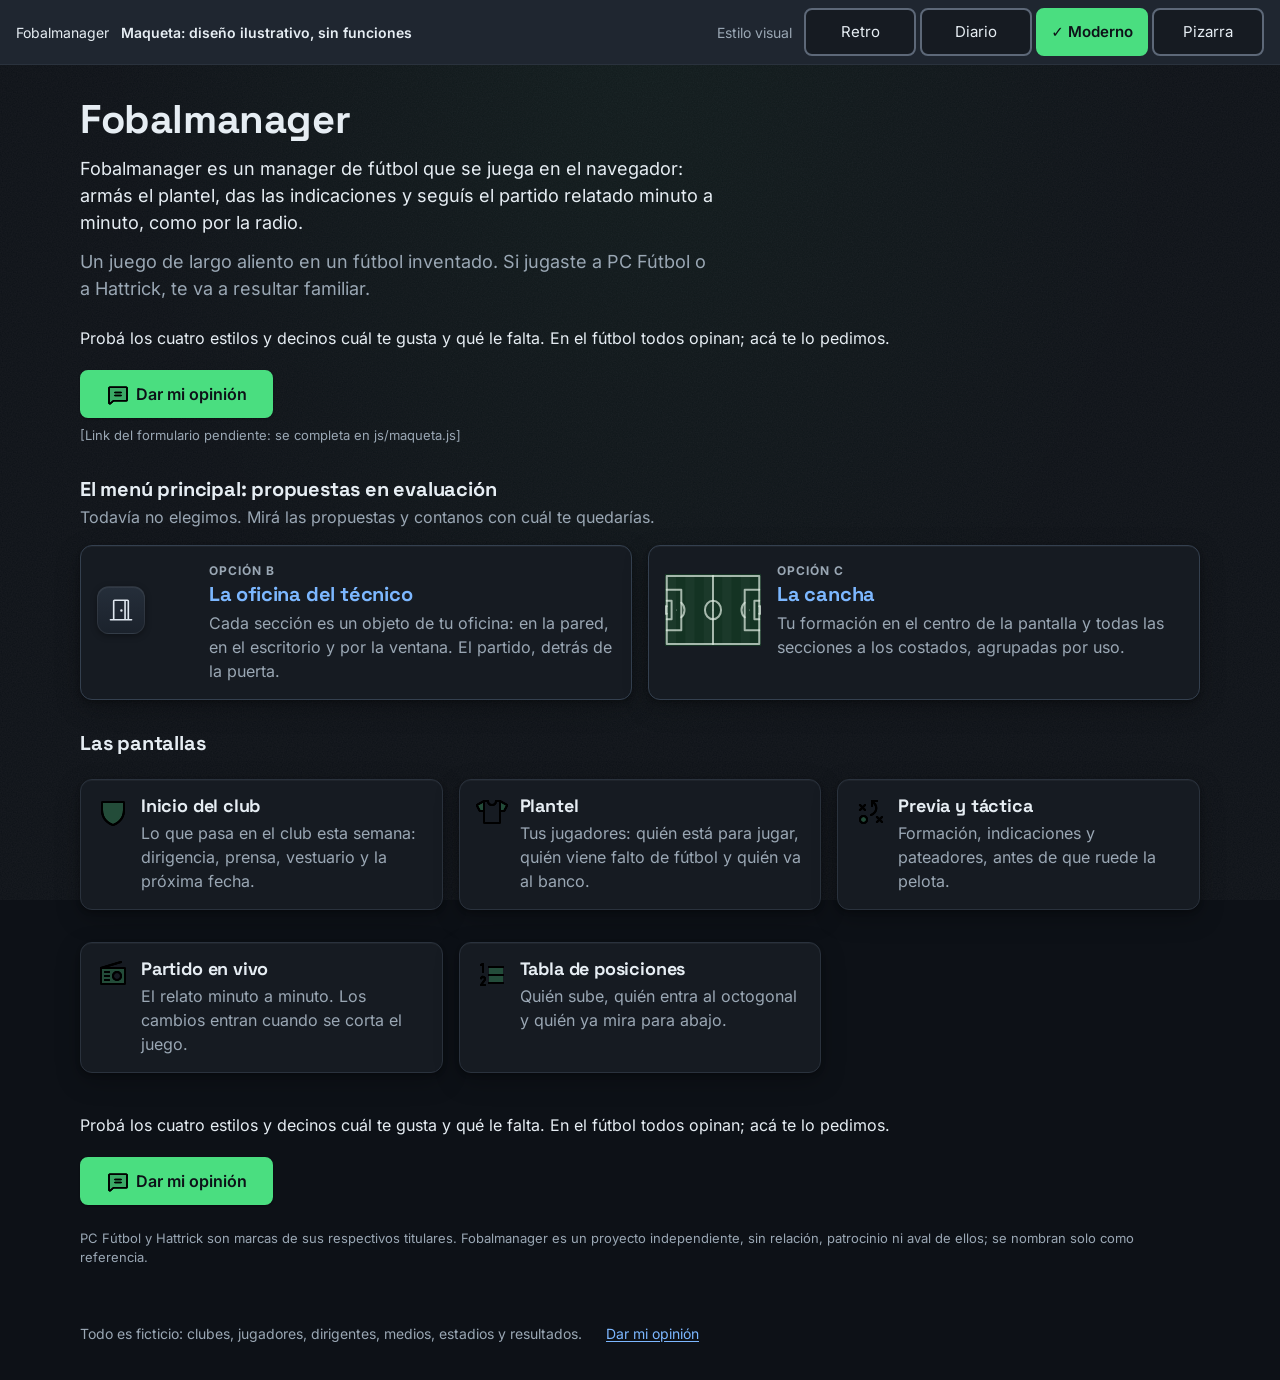
==== commit f92e7c61: "Hito M4: opción C "La cancha", íconos Phosphor y calidad visual - menu-c.html: cartel con el próximo" ====
--- a/index.html
+++ b/index.html
@@ -10,7 +10,7 @@
 <link rel="stylesheet" href="css/base.css">
 </head>
 <body class="portada" style="--club-1:#1f6e43;--club-2:#efe3c2">
-<svg width="0" height="0" style="position:absolute" aria-hidden="true"><defs><pattern id="trama-clara" width="5" height="5" patternUnits="userSpaceOnUse"><rect class="trama-fondo" width="5" height="5"/><circle class="trama-punto" cx="2.5" cy="2.5" r=".9"/></pattern><pattern id="trama-media" width="5" height="5" patternUnits="userSpaceOnUse"><rect class="trama-fondo" width="5" height="5"/><circle class="trama-punto" cx="2.5" cy="2.5" r="1.5"/></pattern><pattern id="trama-oscura" width="5" height="5" patternUnits="userSpaceOnUse"><rect class="trama-fondo" width="5" height="5"/><circle class="trama-punto" cx="2.5" cy="2.5" r="2.1"/></pattern><pattern id="damero" width="4" height="4" patternUnits="userSpaceOnUse"><rect class="trama-punto" width="2" height="2"/><rect class="trama-punto" x="2" y="2" width="2" height="2"/></pattern><pattern id="franjas" width="28" height="10" patternUnits="userSpaceOnUse"><rect class="franja-a" width="14" height="10"/><rect class="franja-b" x="14" width="14" height="10"/></pattern><pattern id="tablones" width="120" height="30" patternUnits="userSpaceOnUse"><rect class="tablon-a" width="120" height="30"/><path class="tablon-junta" d="M0 29.5h120M60 0v30"/></pattern></defs><symbol id="i-club" viewBox="0 0 24 24"><path d="M5 4h14v8c0 5-3.5 8-7 9-3.5-1-7-4-7-9z"/><path d="M5 9h14"/></symbol><symbol id="i-plantel" viewBox="0 0 24 24"><path d="M8 3 3 6l2 4 2-1v12h10V9l2 1 2-4-5-3c-1 2-2.5 3-4 3S9 5 8 3z"/></symbol><symbol id="i-previa" viewBox="0 0 24 24"><path d="M3 4h18v13H3z"/><path d="m8 21 4-4 4 4"/><path d="m6 8 2 2m0-2-2 2"/><path d="M15 9.5a1.5 1.5 0 1 0 .01 0"/><path d="M9 13c2 1 4 0 5.5-2"/></symbol><symbol id="i-partido" viewBox="0 0 24 24"><path d="M4 9h16v11H4z"/><path d="m7 9 10-5"/><path d="M9 12a2.5 2.5 0 1 0 .01 0"/><path d="M14 13h3m-3 3h3"/></symbol><symbol id="i-tabla" viewBox="0 0 24 24"><path d="M4 5h16M4 10h16M4 15h16M4 20h16"/><path d="M9 5v15"/></symbol><symbol id="i-pausa" viewBox="0 0 24 24"><path d="M8 5v14M16 5v14"/></symbol><symbol id="i-ritmo" viewBox="0 0 24 24"><path d="M3 12h4l3-7 4 14 3-7h4"/></symbol><symbol id="i-cambio" viewBox="0 0 24 24"><path d="M4 8h13l-3-3m6 11H7l3 3"/></symbol><symbol id="i-opinion" viewBox="0 0 24 24"><path d="M4 5h16v11H9l-5 4z"/><path d="M8 9h8m-8 3h5"/></symbol></svg>
+<!-- Íconos: Phosphor Icons (MIT), Copyright (c) 2023 Phosphor Icons. Ver LICENCIAS.md --><svg width="0" height="0" style="position:absolute" aria-hidden="true"><symbol id="ph-chat-text-duotone" viewBox="0 0 256 256"><path d="M224,64V192a8,8,0,0,1-8,8H80L45.15,230.11A8,8,0,0,1,32,224V64a8,8,0,0,1,8-8H216A8,8,0,0,1,224,64Z" class="ic-fondo"/><path d="M216,48H40A16,16,0,0,0,24,64V224a15.85,15.85,0,0,0,9.24,14.5A16.13,16.13,0,0,0,40,240a15.89,15.89,0,0,0,10.25-3.78l.09-.07L83,208H216a16,16,0,0,0,16-16V64A16,16,0,0,0,216,48ZM40,224h0ZM216,192H80a8,8,0,0,0-5.23,1.95L40,224V64H216ZM88,112a8,8,0,0,1,8-8h64a8,8,0,0,1,0,16H96A8,8,0,0,1,88,112Zm0,32a8,8,0,0,1,8-8h64a8,8,0,1,1,0,16H96A8,8,0,0,1,88,144Z"/></symbol><symbol id="ph-chat-text-light" viewBox="0 0 256 256"><path d="M216,50H40A14,14,0,0,0,26,64V224a13.88,13.88,0,0,0,8.09,12.69A14.11,14.11,0,0,0,40,238a13.87,13.87,0,0,0,9-3.31l.06-.05L82.23,206H216a14,14,0,0,0,14-14V64A14,14,0,0,0,216,50Zm2,142a2,2,0,0,1-2,2H80a6,6,0,0,0-3.92,1.46L41.26,225.53A2,2,0,0,1,38,224V64a2,2,0,0,1,2-2H216a2,2,0,0,1,2,2Zm-52-80a6,6,0,0,1-6,6H96a6,6,0,0,1,0-12h64A6,6,0,0,1,166,112Zm0,32a6,6,0,0,1-6,6H96a6,6,0,0,1,0-12h64A6,6,0,0,1,166,144Z"/></symbol><symbol id="ph-chat-text-regular" viewBox="0 0 256 256"><path d="M216,48H40A16,16,0,0,0,24,64V224a15.85,15.85,0,0,0,9.24,14.5A16.13,16.13,0,0,0,40,240a15.89,15.89,0,0,0,10.25-3.78l.09-.07L83,208H216a16,16,0,0,0,16-16V64A16,16,0,0,0,216,48ZM40,224h0ZM216,192H80a8,8,0,0,0-5.23,1.95L40,224V64H216ZM88,112a8,8,0,0,1,8-8h64a8,8,0,0,1,0,16H96A8,8,0,0,1,88,112Zm0,32a8,8,0,0,1,8-8h64a8,8,0,1,1,0,16H96A8,8,0,0,1,88,144Z"/></symbol><symbol id="ph-door-open-duotone" viewBox="0 0 256 256"><path d="M200,40V224H168V32h24A8,8,0,0,1,200,40Z" class="ic-fondo"/><path d="M232,216H208V40a16,16,0,0,0-16-16H64A16,16,0,0,0,48,40V216H24a8,8,0,0,0,0,16H232a8,8,0,0,0,0-16Zm-40,0H176V40h16ZM64,40h96V216H64Zm80,92a12,12,0,1,1-12-12A12,12,0,0,1,144,132Z"/></symbol><symbol id="ph-door-open-light" viewBox="0 0 256 256"><path d="M232,218H206V40a14,14,0,0,0-14-14H64A14,14,0,0,0,50,40V218H24a6,6,0,0,0,0,12H232a6,6,0,0,0,0-12ZM194,40V218H174V38h18A2,2,0,0,1,194,40ZM62,40a2,2,0,0,1,2-2h98V218H62Zm80,92a10,10,0,1,1-10-10A10,10,0,0,1,142,132Z"/></symbol><symbol id="ph-door-open-regular" viewBox="0 0 256 256"><path d="M232,216H208V40a16,16,0,0,0-16-16H64A16,16,0,0,0,48,40V216H24a8,8,0,0,0,0,16H232a8,8,0,0,0,0-16Zm-40,0H176V40h16ZM64,40h96V216H64Zm80,92a12,12,0,1,1-12-12A12,12,0,0,1,144,132Z"/></symbol><symbol id="ph-list-numbers-duotone" viewBox="0 0 256 256"><path d="M216,64V192H104V64Z" class="ic-fondo"/><path d="M224,128a8,8,0,0,1-8,8H104a8,8,0,0,1,0-16H216A8,8,0,0,1,224,128ZM104,72H216a8,8,0,0,0,0-16H104a8,8,0,0,0,0,16ZM216,184H104a8,8,0,0,0,0,16H216a8,8,0,0,0,0-16ZM43.58,55.16,48,52.94V104a8,8,0,0,0,16,0V40a8,8,0,0,0-11.58-7.16l-16,8a8,8,0,0,0,7.16,14.32ZM79.77,156.72a23.73,23.73,0,0,0-9.6-15.95,24.86,24.86,0,0,0-34.11,4.7,23.63,23.63,0,0,0-3.57,6.46,8,8,0,1,0,15,5.47,7.84,7.84,0,0,1,1.18-2.13,8.76,8.76,0,0,1,12-1.59A7.91,7.91,0,0,1,63.93,159a7.64,7.64,0,0,1-1.57,5.78,1,1,0,0,0-.08.11L33.59,203.21A8,8,0,0,0,40,216H72a8,8,0,0,0,0-16H56l19.08-25.53A23.47,23.47,0,0,0,79.77,156.72Z"/></symbol><symbol id="ph-list-numbers-light" viewBox="0 0 256 256"><path d="M222,128a6,6,0,0,1-6,6H104a6,6,0,0,1,0-12H216A6,6,0,0,1,222,128ZM104,70H216a6,6,0,0,0,0-12H104a6,6,0,0,0,0,12ZM216,186H104a6,6,0,0,0,0,12H216a6,6,0,0,0,0-12ZM42.68,53.37,50,49.71V104a6,6,0,0,0,12,0V40a6,6,0,0,0-8.68-5.37l-16,8a6,6,0,0,0,5.36,10.74ZM72,202H52l21.48-28.74A21.5,21.5,0,0,0,77.79,157,21.75,21.75,0,0,0,69,142.38a22.86,22.86,0,0,0-31.35,4.31,22.18,22.18,0,0,0-3.28,5.92,6,6,0,0,0,11.28,4.11,9.87,9.87,0,0,1,1.48-2.67,10.78,10.78,0,0,1,14.78-2,9.89,9.89,0,0,1,4,6.61,9.64,9.64,0,0,1-2,7.28l-.06.09L35.2,204.41A6,6,0,0,0,40,214H72a6,6,0,0,0,0-12Z"/></symbol><symbol id="ph-list-numbers-regular" viewBox="0 0 256 256"><path d="M224,128a8,8,0,0,1-8,8H104a8,8,0,0,1,0-16H216A8,8,0,0,1,224,128ZM104,72H216a8,8,0,0,0,0-16H104a8,8,0,0,0,0,16ZM216,184H104a8,8,0,0,0,0,16H216a8,8,0,0,0,0-16ZM43.58,55.16,48,52.94V104a8,8,0,0,0,16,0V40a8,8,0,0,0-11.58-7.16l-16,8a8,8,0,0,0,7.16,14.32ZM79.77,156.72a23.73,23.73,0,0,0-9.6-15.95,24.86,24.86,0,0,0-34.11,4.7,23.63,23.63,0,0,0-3.57,6.46,8,8,0,1,0,15,5.47,7.84,7.84,0,0,1,1.18-2.13,8.76,8.76,0,0,1,12-1.59A7.91,7.91,0,0,1,63.93,159a7.64,7.64,0,0,1-1.57,5.78,1,1,0,0,0-.08.11L33.59,203.21A8,8,0,0,0,40,216H72a8,8,0,0,0,0-16H56l19.08-25.53A23.47,23.47,0,0,0,79.77,156.72Z"/></symbol><symbol id="ph-radio-duotone" viewBox="0 0 256 256"><path d="M216,72H32V192a8,8,0,0,0,8,8H216a8,8,0,0,0,8-8V80A8,8,0,0,0,216,72Zm-56,96a32,32,0,1,1,32-32A32,32,0,0,1,160,168Z" class="ic-fondo"/><path d="M104,168a8,8,0,0,1-8,8H64a8,8,0,0,1,0-16H96A8,8,0,0,1,104,168Zm-8-40H64a8,8,0,0,0,0,16H96a8,8,0,0,0,0-16Zm0-32H64a8,8,0,0,0,0,16H96a8,8,0,0,0,0-16ZM232,80V192a16,16,0,0,1-16,16H40a16,16,0,0,1-16-16V72a8,8,0,0,1,5.7-7.66l160-48a8,8,0,0,1,4.6,15.33L86.51,64H216A16,16,0,0,1,232,80ZM216,192V80H40V192H216Zm-16-56a40,40,0,1,1-40-40A40,40,0,0,1,200,136Zm-16,0a24,24,0,1,0-24,24A24,24,0,0,0,184,136Z"/></symbol><symbol id="ph-radio-light" viewBox="0 0 256 256"><path d="M102,104a6,6,0,0,1-6,6H64a6,6,0,0,1,0-12H96A6,6,0,0,1,102,104Zm-6,26H64a6,6,0,0,0,0,12H96a6,6,0,0,0,0-12Zm0,32H64a6,6,0,0,0,0,12H96a6,6,0,0,0,0-12ZM230,80V192a14,14,0,0,1-14,14H40a14,14,0,0,1-14-14V72a6,6,0,0,1,4.28-5.75l160-48a6,6,0,0,1,3.44,11.5L72.88,66H216A14,14,0,0,1,230,80Zm-12,0a2,2,0,0,0-2-2H38V192a2,2,0,0,0,2,2H216a2,2,0,0,0,2-2Zm-20,56a38,38,0,1,1-38-38A38,38,0,0,1,198,136Zm-12,0a26,26,0,1,0-26,26A26,26,0,0,0,186,136Z"/></symbol><symbol id="ph-radio-regular" viewBox="0 0 256 256"><path d="M104,168a8,8,0,0,1-8,8H64a8,8,0,0,1,0-16H96A8,8,0,0,1,104,168Zm-8-40H64a8,8,0,0,0,0,16H96a8,8,0,0,0,0-16Zm0-32H64a8,8,0,0,0,0,16H96a8,8,0,0,0,0-16ZM232,80V192a16,16,0,0,1-16,16H40a16,16,0,0,1-16-16V72a8,8,0,0,1,5.7-7.66l160-48a8,8,0,0,1,4.6,15.33L86.51,64H216A16,16,0,0,1,232,80ZM216,192V80H40V192H216Zm-16-56a40,40,0,1,1-40-40A40,40,0,0,1,200,136Zm-16,0a24,24,0,1,0-24,24A24,24,0,0,0,184,136Z"/></symbol><symbol id="ph-shield-duotone" viewBox="0 0 256 256"><path d="M216,56v56c0,96-88,120-88,120S40,208,40,112V56a8,8,0,0,1,8-8H208A8,8,0,0,1,216,56Z" class="ic-fondo"/><path d="M208,40H48A16,16,0,0,0,32,56v56c0,52.72,25.52,84.67,46.93,102.19,23.06,18.86,46,25.27,47,25.53a8,8,0,0,0,4.2,0c1-.26,23.91-6.67,47-25.53C198.48,196.67,224,164.72,224,112V56A16,16,0,0,0,208,40Zm0,72c0,37.07-13.66,67.16-40.6,89.42A129.3,129.3,0,0,1,128,223.62a128.25,128.25,0,0,1-38.92-21.81C61.82,179.51,48,149.3,48,112l0-56,160,0Z"/></symbol><symbol id="ph-shield-light" viewBox="0 0 256 256"><path d="M208,42H48A14,14,0,0,0,34,56v56c0,51.94,25.12,83.4,46.2,100.64,22.73,18.6,45.27,24.89,46.22,25.15a6,6,0,0,0,3.16,0c.95-.26,23.49-6.55,46.22-25.15C196.88,195.4,222,163.94,222,112V56A14,14,0,0,0,208,42Zm2,70c0,37.76-13.94,68.39-41.44,91.06A131.17,131.17,0,0,1,128,225.72a130.94,130.94,0,0,1-40.56-22.66C59.94,180.39,46,149.76,46,112V56a2,2,0,0,1,2-2H208a2,2,0,0,1,2,2Z"/></symbol><symbol id="ph-shield-regular" viewBox="0 0 256 256"><path d="M208,40H48A16,16,0,0,0,32,56v56c0,52.72,25.52,84.67,46.93,102.19,23.06,18.86,46,25.27,47,25.53a8,8,0,0,0,4.2,0c1-.26,23.91-6.67,47-25.53C198.48,196.67,224,164.72,224,112V56A16,16,0,0,0,208,40Zm0,72c0,37.07-13.66,67.16-40.6,89.42A129.3,129.3,0,0,1,128,223.62a128.25,128.25,0,0,1-38.92-21.81C61.82,179.51,48,149.3,48,112l0-56,160,0Z"/></symbol><symbol id="ph-strategy-duotone" viewBox="0 0 256 256"><path d="M104,188a28,28,0,1,1-28-28A28,28,0,0,1,104,188Z" class="ic-fondo"/><path d="M76,152a36,36,0,1,0,36,36A36,36,0,0,0,76,152Zm0,56a20,20,0,1,1,20-20A20,20,0,0,1,76,208ZM42.34,106.34,56.69,92,42.34,77.66A8,8,0,0,1,53.66,66.34L68,80.69,82.34,66.34A8,8,0,0,1,93.66,77.66L79.31,92l14.35,14.34a8,8,0,0,1-11.32,11.32L68,103.31,53.66,117.66a8,8,0,0,1-11.32-11.32Zm187.32,96a8,8,0,0,1-11.32,11.32L204,199.31l-14.34,14.35a8,8,0,0,1-11.32-11.32L192.69,188l-14.35-14.34a8,8,0,0,1,11.32-11.32L204,176.69l14.34-14.35a8,8,0,0,1,11.32,11.32L215.31,188Zm-45.19-89.51c-6.18,22.33-25.32,41.63-46.53,46.93A8.13,8.13,0,0,1,136,160a8,8,0,0,1-1.93-15.76c15.63-3.91,30.35-18.91,35-35.68,3.19-11.5,3.22-29-14.71-46.9L152,59.31V80a8,8,0,0,1-16,0V40a8,8,0,0,1,8-8h40a8,8,0,0,1,0,16H163.31l2.35,2.34C183.9,68.59,190.58,90.78,184.47,112.83Z"/></symbol><symbol id="ph-strategy-light" viewBox="0 0 256 256"><path d="M76,154a34,34,0,1,0,34,34A34,34,0,0,0,76,154Zm0,56a22,22,0,1,1,22-22A22,22,0,0,1,76,210ZM43.76,107.76,59.52,92,43.76,76.24a6,6,0,0,1,8.48-8.48L68,83.52,83.76,67.76a6,6,0,0,1,8.48,8.48L76.48,92l15.76,15.76a6,6,0,1,1-8.48,8.48L68,100.48,52.24,116.24a6,6,0,0,1-8.48-8.48Zm184.48,96a6,6,0,1,1-8.48,8.48L204,196.48l-15.76,15.76a6,6,0,0,1-8.48-8.48L195.52,188l-15.76-15.76a6,6,0,0,1,8.48-8.48L204,179.52l15.76-15.76a6,6,0,0,1,8.48,8.48L212.48,188ZM182.55,112.3c-6,21.66-24.55,40.38-45.09,45.52A6.14,6.14,0,0,1,136,158a6,6,0,0,1-1.46-11.82c16.29-4.07,31.62-19.67,36.44-37.09,3.33-12,3.39-30.24-15.22-48.85L150,54.48V80a6,6,0,0,1-12,0V40a6,6,0,0,1,6-6h40a6,6,0,0,1,0,12H158.48l5.76,5.76C182,69.47,188.45,91,182.55,112.3Z"/></symbol><symbol id="ph-strategy-regular" viewBox="0 0 256 256"><path d="M76,152a36,36,0,1,0,36,36A36,36,0,0,0,76,152Zm0,56a20,20,0,1,1,20-20A20,20,0,0,1,76,208ZM42.34,106.34,56.69,92,42.34,77.66A8,8,0,0,1,53.66,66.34L68,80.69,82.34,66.34A8,8,0,0,1,93.66,77.66L79.31,92l14.35,14.34a8,8,0,0,1-11.32,11.32L68,103.31,53.66,117.66a8,8,0,0,1-11.32-11.32Zm187.32,96a8,8,0,0,1-11.32,11.32L204,199.31l-14.34,14.35a8,8,0,0,1-11.32-11.32L192.69,188l-14.35-14.34a8,8,0,0,1,11.32-11.32L204,176.69l14.34-14.35a8,8,0,0,1,11.32,11.32L215.31,188Zm-45.19-89.51c-6.18,22.33-25.32,41.63-46.53,46.93A8.13,8.13,0,0,1,136,160a8,8,0,0,1-1.93-15.76c15.63-3.91,30.35-18.91,35-35.68,3.19-11.5,3.22-29-14.71-46.9L152,59.31V80a8,8,0,0,1-16,0V40a8,8,0,0,1,8-8h40a8,8,0,0,1,0,16H163.31l2.35,2.34C183.9,68.59,190.58,90.78,184.47,112.83Z"/></symbol><symbol id="ph-t-shirt-duotone" viewBox="0 0 256 256"><path d="M247.11,78.77l-19.27,36.81a8.44,8.44,0,0,1-7.5,4.42H192V40l51.78,28.25A7.81,7.81,0,0,1,247.11,78.77Zm-238.22,0,19.27,36.81a8.44,8.44,0,0,0,7.5,4.42H64V40L12.22,68.25A7.81,7.81,0,0,0,8.89,78.77Z" class="ic-fondo"/><path d="M247.59,61.22,195.83,33A8,8,0,0,0,192,32H160a8,8,0,0,0-8,8,24,24,0,0,1-48,0,8,8,0,0,0-8-8H64a8,8,0,0,0-3.84,1L8.41,61.22A15.76,15.76,0,0,0,1.82,82.48l19.27,36.81A16.37,16.37,0,0,0,35.67,128H56v80a16,16,0,0,0,16,16H184a16,16,0,0,0,16-16V128h20.34a16.37,16.37,0,0,0,14.58-8.71l19.27-36.81A15.76,15.76,0,0,0,247.59,61.22ZM35.67,112a.62.62,0,0,1-.41-.13L16.09,75.26,56,53.48V112ZM184,208H72V48h16.8a40,40,0,0,0,78.38,0H184Zm36.75-96.14a.55.55,0,0,1-.41.14H200V53.48l39.92,21.78Z"/></symbol><symbol id="ph-t-shirt-light" viewBox="0 0 256 256"><path d="M246.64,63,194.87,34.74A5.93,5.93,0,0,0,192,34H160a6,6,0,0,0-6,6,26,26,0,0,1-52,0,6,6,0,0,0-6-6H64a5.93,5.93,0,0,0-2.88.74L9.36,63A13.77,13.77,0,0,0,3.58,81.55l19.28,36.81A14.38,14.38,0,0,0,35.67,126H58v82a14,14,0,0,0,14,14H184a14,14,0,0,0,14-14V126h22.34a14.38,14.38,0,0,0,12.81-7.64l19.28-36.81A13.77,13.77,0,0,0,246.64,63Zm-211,51a2.42,2.42,0,0,1-2.18-1.21L14.21,76a1.82,1.82,0,0,1,.9-2.47L58,50.11V114ZM186,208a2,2,0,0,1-2,2H72a2,2,0,0,1-2-2V46H90.48a38,38,0,0,0,75,0H186Zm55.8-132-19.28,36.8a2.42,2.42,0,0,1-2.18,1.21H198V50.11l42.9,23.4A1.83,1.83,0,0,1,241.79,76Z"/></symbol><symbol id="ph-t-shirt-regular" viewBox="0 0 256 256"><path d="M247.59,61.22,195.83,33A8,8,0,0,0,192,32H160a8,8,0,0,0-8,8,24,24,0,0,1-48,0,8,8,0,0,0-8-8H64a8,8,0,0,0-3.84,1L8.41,61.22A15.76,15.76,0,0,0,1.82,82.48l19.27,36.81A16.37,16.37,0,0,0,35.67,128H56v80a16,16,0,0,0,16,16H184a16,16,0,0,0,16-16V128h20.34a16.37,16.37,0,0,0,14.58-8.71l19.27-36.81A15.76,15.76,0,0,0,247.59,61.22ZM35.67,112a.62.62,0,0,1-.41-.13L16.09,75.26,56,53.48V112ZM184,208H72V48h16.8a40,40,0,0,0,78.38,0H184Zm36.75-96.14a.55.55,0,0,1-.41.14H200V53.48l39.92,21.78Z"/></symbol></svg>
 <div class="barra-maqueta"><p class="aviso"><span>Fobalmanager</span><strong>Maqueta: diseño ilustrativo, sin funciones</strong></p><fieldset class="selector-tema"><legend>Estilo visual</legend><label><input type="radio" name="tema" value="retro">Retro</label><label><input type="radio" name="tema" value="diario">Diario</label><label><input type="radio" name="tema" value="moderno">Moderno</label><label><input type="radio" name="tema" value="pizarra">Pizarra</label></fieldset></div>
 
 
@@ -19,14 +19,14 @@
 <h1 class="wordmark">Fobalmanager</h1>
 <p class="bajada">Fobalmanager es un manager de fútbol que se juega en el navegador: armás el plantel, das las indicaciones y seguís el partido relatado minuto a minuto, como por la radio.</p>
 <p class="bajada">Un juego de largo aliento en un fútbol inventado. Si jugaste a PC Fútbol o a Hattrick, te va a resultar familiar.</p>
-<div class="opinion"><p>Probá los cuatro estilos y decinos cuál te gusta y qué le falta. En el fútbol todos opinan; acá te lo pedimos.</p><a class="boton principal" href="#" data-opinion><svg class="icono" viewBox="0 0 24 24" aria-hidden="true"><use href="#i-opinion"/></svg>Dar mi opinión</a><span class="pendiente" data-opinion-pendiente>[Link del formulario pendiente: se completa en js/maqueta.js]</span></div>
+<div class="opinion"><p>Probá los cuatro estilos y decinos cuál te gusta y qué le falta. En el fútbol todos opinan; acá te lo pedimos.</p><a class="boton principal" href="#" data-opinion><svg class="icono" viewBox="0 0 256 256" aria-hidden="true" focusable="false"><use class="ic-duotone" href="#ph-chat-text-duotone"/><use class="ic-light" href="#ph-chat-text-light"/><use class="ic-regular" href="#ph-chat-text-regular"/></svg>Dar mi opinión</a><span class="pendiente" data-opinion-pendiente>[Link del formulario pendiente: se completa en js/maqueta.js]</span></div>
 <section class="comparar-menus" aria-labelledby="t-menus">
 <h2 id="t-menus">El menú principal: propuestas en evaluación</h2>
 <p class="suave">Todavía no elegimos. Mirá las propuestas y contanos con cuál te quedarías.</p>
-<ul class="tarjetas-menu" role="list"><li class="seccion"><a href="menu-b.html"><span class="muestra-menu"><svg class="il" viewBox="0 0 160 120" preserveAspectRatio="xMidYMax meet" aria-hidden="true" focusable="false"><rect class="sombra" x="12" y="12" width="146" height="100"/><rect class="madera" x="6" y="6" width="146" height="96"/><rect class="pizarra" x="14" y="14" width="130" height="80"/><path class="luz" d="M104 14h20L84 94H64z"/><path class="tz" d="M79 14v80M14 36h14v36H14M144 36h-14v36h14"/><circle class="tz" cx="79" cy="54" r="11"/><path class="tz" d="M34 28l8 8m0-8-8 8M34 70l8 8m0-8-8 8M52 47l8 8m0-8-8 8"/><circle class="tz" cx="106" cy="32" r="4"/><circle class="tz" cx="112" cy="74" r="4"/><circle class="tz" cx="100" cy="54" r="4"/><path class="tz" d="M62 48c10-16 22-20 32-14M86 30l9 4-5 8"/><rect class="madera-2" x="10" y="100" width="138" height="9"/><rect class="tiza" x="30" y="95" width="18" height="5"/><rect class="metal" x="102" y="92" width="28" height="8"/><rect class="oscuro" x="102" y="96" width="28" height="4"/></svg></span><div><span class="volanta">Opción B</span><h3>La oficina del técnico</h3><p>Cada sección es un objeto de tu oficina: el pizarrón, el teléfono, el diario, la agenda, la carpeta del plantel…</p></div></a></li><li class="seccion"><a href="menu-c.html"><span class="muestra-menu"><svg class="cancha-svg" viewBox="0 0 1090 720" preserveAspectRatio="none" aria-hidden="true" focusable="false"><rect class="cesped" x="0" y="0" width="1090" height="720"/><rect class="franja" x="20" y="20" width="105" height="680"/><rect class="franja" x="230" y="20" width="105" height="680"/><rect class="franja" x="440" y="20" width="105" height="680"/><rect class="franja" x="650" y="20" width="105" height="680"/><rect class="franja" x="860" y="20" width="105" height="680"/><path class="cal" d="M20 20 L1070 20 L1070 700 L20 700 L20 20"/><path class="cal" d="M545 20 L545 700"/><path class="cal" d="M20 158.5 L185 158.5 L185 561.5 L20 561.5"/><path class="cal" d="M20 268.5 L75 268.5 L75 451.5 L20 451.5"/><path class="cal" d="M20 323.4 L8 323.4 L8 396.6 L20 396.6"/><path class="cal" d="M185 286.9A91.5 91.5 0 0 1 185 433.1"/><path class="cal" d="M1070 158.5 L905 158.5 L905 561.5 L1070 561.5"/><path class="cal" d="M1070 268.5 L1015 268.5 L1015 451.5 L1070 451.5"/><path class="cal" d="M1070 323.4 L1082 323.4 L1082 396.6 L1070 396.6"/><path class="cal" d="M905 286.9A91.5 91.5 0 0 0 905 433.1"/><circle class="cal" cx="545" cy="360" r="91.5"/><circle class="cal-punto" cx="545" cy="360" r="5"/><circle class="cal-punto" cx="130" cy="360" r="5"/><circle class="cal-punto" cx="960" cy="360" r="5"/><path class="deco" d="M744 104l32 32m0 -32l-32 32"/><path class="deco" d="M889 314l32 32m0 -32l-32 32"/><path class="deco" d="M804 584l32 32m0 -32l-32 32"/><path class="deco" d="M964 504l32 32m0 -32l-32 32"/><path class="deco" d="M684 404l32 32m0 -32l-32 32"/><path class="deco" d="M250 250C320 200 380 190 440 205"/><path class="deco" d="M424 190l18 15-22 8"/><path class="deco" d="M260 520C330 560 400 570 470 545"/><path class="deco" d="M452 538l20 6-14 16"/><path class="deco punteada" d="M630 230C690 180 760 200 800 250"/><path class="deco" d="M786 232l16 20-24 0"/><path class="deco punteada" d="M640 520C700 470 760 470 820 440"/><path class="deco" d="M800 436l22 2-12 18"/></svg></span><div><span class="volanta">Opción C</span><h3>La pizarra</h3><p>La cancha a tiza: el próximo partido arriba y cada sección es una ficha parada en su línea, como un equipo.</p></div></a></li></ul></section>
+<ul class="tarjetas-menu" role="list"><li class="seccion"><a href="menu-b.html"><span class="muestra-menu"><span class="placa-ic"><svg class="ic" viewBox="0 0 256 256" aria-hidden="true" focusable="false"><use class="ic-duotone" href="#ph-door-open-duotone"/><use class="ic-light" href="#ph-door-open-light"/><use class="ic-regular" href="#ph-door-open-regular"/></svg></span></span><div><span class="volanta">Opción B</span><h3>La oficina del técnico</h3><p>Cada sección es un objeto de tu oficina: en la pared, en el escritorio y por la ventana. El partido, detrás de la puerta.</p></div></a></li><li class="seccion"><a href="menu-c.html"><span class="muestra-menu"><svg class="cancha-svg" viewBox="0 0 1090 720" preserveAspectRatio="none" aria-hidden="true" focusable="false"><rect class="cesped" x="0" y="0" width="1090" height="720"/><rect class="franja" x="20" y="20" width="105" height="680"/><rect class="franja" x="230" y="20" width="105" height="680"/><rect class="franja" x="440" y="20" width="105" height="680"/><rect class="franja" x="650" y="20" width="105" height="680"/><rect class="franja" x="860" y="20" width="105" height="680"/><path class="cal" d="M20 20 L1070 20 L1070 700 L20 700 L20 20"/><path class="cal" d="M545 20 L545 700"/><path class="cal" d="M20 158.5 L185 158.5 L185 561.5 L20 561.5"/><path class="cal" d="M20 268.5 L75 268.5 L75 451.5 L20 451.5"/><path class="cal" d="M20 323.4 L8 323.4 L8 396.6 L20 396.6"/><path class="cal" d="M185 286.9A91.5 91.5 0 0 1 185 433.1"/><path class="cal" d="M1070 158.5 L905 158.5 L905 561.5 L1070 561.5"/><path class="cal" d="M1070 268.5 L1015 268.5 L1015 451.5 L1070 451.5"/><path class="cal" d="M1070 323.4 L1082 323.4 L1082 396.6 L1070 396.6"/><path class="cal" d="M905 286.9A91.5 91.5 0 0 0 905 433.1"/><circle class="cal" cx="545" cy="360" r="91.5"/><circle class="cal-punto" cx="545" cy="360" r="5"/><circle class="cal-punto" cx="130" cy="360" r="5"/><circle class="cal-punto" cx="960" cy="360" r="5"/></svg></span><div><span class="volanta">Opción C</span><h3>La cancha</h3><p>Tu formación en el centro de la pantalla y todas las secciones a los costados, agrupadas por uso.</p></div></a></li></ul></section>
 <h2 class="titulo-pantallas">Las pantallas</h2>
-<ul class="tarjetas-pantalla" role="list"><li class="seccion"><a href="club.html"><svg class="icono" viewBox="0 0 24 24" aria-hidden="true"><use href="#i-club"/></svg><div><h3>Inicio del club</h3><p>Lo que pasa en el club esta semana: dirigencia, prensa, vestuario y la próxima fecha.</p></div></a></li><li class="seccion"><a href="plantel.html"><svg class="icono" viewBox="0 0 24 24" aria-hidden="true"><use href="#i-plantel"/></svg><div><h3>Plantel</h3><p>Tus jugadores: quién está para jugar, quién viene falto de fútbol y quién va al banco.</p></div></a></li><li class="seccion"><a href="previa.html"><svg class="icono" viewBox="0 0 24 24" aria-hidden="true"><use href="#i-previa"/></svg><div><h3>Previa y táctica</h3><p>Formación, indicaciones y pateadores, antes de que ruede la pelota.</p></div></a></li><li class="seccion"><a href="partido.html"><svg class="icono" viewBox="0 0 24 24" aria-hidden="true"><use href="#i-partido"/></svg><div><h3>Partido en vivo</h3><p>El relato minuto a minuto. Los cambios entran cuando se corta el juego.</p></div></a></li><li class="seccion"><a href="tabla.html"><svg class="icono" viewBox="0 0 24 24" aria-hidden="true"><use href="#i-tabla"/></svg><div><h3>Tabla de posiciones</h3><p>Quién sube, quién entra al octogonal y quién ya mira para abajo.</p></div></a></li></ul>
-<div class="opinion"><p>Probá los cuatro estilos y decinos cuál te gusta y qué le falta. En el fútbol todos opinan; acá te lo pedimos.</p><a class="boton principal" href="#" data-opinion><svg class="icono" viewBox="0 0 24 24" aria-hidden="true"><use href="#i-opinion"/></svg>Dar mi opinión</a><span class="pendiente" data-opinion-pendiente>[Link del formulario pendiente: se completa en js/maqueta.js]</span></div>
+<ul class="tarjetas-pantalla" role="list"><li class="seccion"><a href="club.html"><svg class="icono" viewBox="0 0 256 256" aria-hidden="true" focusable="false"><use class="ic-duotone" href="#ph-shield-duotone"/><use class="ic-light" href="#ph-shield-light"/><use class="ic-regular" href="#ph-shield-regular"/></svg><div><h3>Inicio del club</h3><p>Lo que pasa en el club esta semana: dirigencia, prensa, vestuario y la próxima fecha.</p></div></a></li><li class="seccion"><a href="plantel.html"><svg class="icono" viewBox="0 0 256 256" aria-hidden="true" focusable="false"><use class="ic-duotone" href="#ph-t-shirt-duotone"/><use class="ic-light" href="#ph-t-shirt-light"/><use class="ic-regular" href="#ph-t-shirt-regular"/></svg><div><h3>Plantel</h3><p>Tus jugadores: quién está para jugar, quién viene falto de fútbol y quién va al banco.</p></div></a></li><li class="seccion"><a href="previa.html"><svg class="icono" viewBox="0 0 256 256" aria-hidden="true" focusable="false"><use class="ic-duotone" href="#ph-strategy-duotone"/><use class="ic-light" href="#ph-strategy-light"/><use class="ic-regular" href="#ph-strategy-regular"/></svg><div><h3>Previa y táctica</h3><p>Formación, indicaciones y pateadores, antes de que ruede la pelota.</p></div></a></li><li class="seccion"><a href="partido.html"><svg class="icono" viewBox="0 0 256 256" aria-hidden="true" focusable="false"><use class="ic-duotone" href="#ph-radio-duotone"/><use class="ic-light" href="#ph-radio-light"/><use class="ic-regular" href="#ph-radio-regular"/></svg><div><h3>Partido en vivo</h3><p>El relato minuto a minuto. Los cambios entran cuando se corta el juego.</p></div></a></li><li class="seccion"><a href="tabla.html"><svg class="icono" viewBox="0 0 256 256" aria-hidden="true" focusable="false"><use class="ic-duotone" href="#ph-list-numbers-duotone"/><use class="ic-light" href="#ph-list-numbers-light"/><use class="ic-regular" href="#ph-list-numbers-regular"/></svg><div><h3>Tabla de posiciones</h3><p>Quién sube, quién entra al octogonal y quién ya mira para abajo.</p></div></a></li></ul>
+<div class="opinion"><p>Probá los cuatro estilos y decinos cuál te gusta y qué le falta. En el fútbol todos opinan; acá te lo pedimos.</p><a class="boton principal" href="#" data-opinion><svg class="icono" viewBox="0 0 256 256" aria-hidden="true" focusable="false"><use class="ic-duotone" href="#ph-chat-text-duotone"/><use class="ic-light" href="#ph-chat-text-light"/><use class="ic-regular" href="#ph-chat-text-regular"/></svg>Dar mi opinión</a></div>
 <p class="aclaracion">PC Fútbol y Hattrick son marcas de sus respectivos titulares. Fobalmanager es un proyecto independiente, sin relación, patrocinio ni aval de ellos; se nombran solo como referencia.</p>
 
 </main>
--- a/css/temas.css
+++ b/css/temas.css
@@ -1,62 +1,88 @@
-/* Temas visuales. Cada tema define SOLO variables: la disposición vive en base.css y es la misma en los tres. */
+/* Temas visuales. Cada tema define SOLO variables: la disposición vive en base.css y es la misma en los cuatro
+   (RN-736, RN-742). Arriba, los tokens comunes: escala tipográfica y espaciado (base 4 px). */
+
+:root {
+  --e-1: 4px;
+  --e-2: 8px;
+  --e-3: 12px;
+  --e-4: 16px;
+  --e-5: 24px;
+  --e-6: 32px;
+  --e-7: 48px;
+  --e-8: 64px;
+  --t-12: 0.75rem;
+  --t-14: 0.875rem;
+  --t-16: 1rem;
+  --t-18: 1.125rem;
+  --t-20: 1.25rem;
+  --t-24: 1.5rem;
+  --t-32: 2rem;
+  --lh-titulo: 1.15;
+  --lh-cuerpo: 1.5;
+
+  /* Granos finos (SVG con ruido) para texturas: oscuro sobre fondos claros, claro sobre fondos oscuros. */
+  --grano-oscuro: url("data:image/svg+xml,%3Csvg xmlns='http://www.w3.org/2000/svg' width='180' height='180'%3E%3Cfilter id='n'%3E%3CfeTurbulence type='fractalNoise' baseFrequency='.85' numOctaves='2' stitchTiles='stitch'/%3E%3CfeColorMatrix values='0 0 0 0 0.1 0 0 0 0 0.08 0 0 0 0 0.05 0 0 0 .07 0'/%3E%3C/filter%3E%3Crect width='100%25' height='100%25' filter='url(%23n)'/%3E%3C/svg%3E");
+  --grano-claro: url("data:image/svg+xml,%3Csvg xmlns='http://www.w3.org/2000/svg' width='180' height='180'%3E%3Cfilter id='n'%3E%3CfeTurbulence type='fractalNoise' baseFrequency='.8' numOctaves='2' stitchTiles='stitch'/%3E%3CfeColorMatrix values='0 0 0 0 1 0 0 0 0 1 0 0 0 0 1 0 0 0 .05 0'/%3E%3C/filter%3E%3Crect width='100%25' height='100%25' filter='url(%23n)'/%3E%3C/svg%3E");
+}
 
 :root,
 [data-tema='moderno'] {
   color-scheme: dark;
-  --c-fondo: #0e1116;
-  --c-superficie: #181d25;
-  --c-superficie-2: #212836;
-  --c-texto: #e8ecf2;
-  --c-texto-suave: #9aa4b2;
+  --c-fondo: #0d1117;
+  --c-superficie: #161b22;
+  --c-superficie-2: #1f2630;
+  --c-texto: #e6edf3;
+  --c-texto-suave: #9aa7b4;
   --c-acento: #4ade80;
-  --c-sobre-acento: #0e1116;
-  --c-acento-2: #60a5fa;
+  --c-sobre-acento: #0d1117;
+  --c-acento-2: #7cb7ff;
   --c-gol: #a3e635;
   --c-amarilla: #facc15;
   --c-roja: #f87171;
-  --c-etq-gol-tx: #0e1116;
+  --c-etq-gol-tx: #0d1117;
   --c-etq-gol-bg: #a3e635;
-  --c-etq-amarilla-tx: #0e1116;
+  --c-etq-amarilla-tx: #0d1117;
   --c-etq-amarilla-bg: #facc15;
-  --c-etq-roja-tx: #0e1116;
+  --c-etq-roja-tx: #0d1117;
   --c-etq-roja-bg: #f87171;
-  --c-etq-otra-tx: #e8ecf2;
-  --c-etq-otra-bg: #2b3340;
-  --c-borde: #2b3340;
-  --c-borde-control: #6b7689;
-  --c-foco: #60a5fa;
+  --c-etq-otra-tx: #e6edf3;
+  --c-etq-otra-bg: #2a323d;
+  --c-borde: #2a323d;
+  --c-borde-control: #5d6878;
+  --c-foco: #7cb7ff;
   --c-zona-ascenso: #4ade80;
-  --c-zona-octogonal: #60a5fa;
+  --c-zona-octogonal: #7cb7ff;
   --c-zona-descenso: #f87171;
   --c-boton-principal-bg: var(--c-acento);
   --c-boton-principal-tx: var(--c-sobre-acento);
+  --c-fila-mia: #263040;
+  --c-alerta-bg: #facc15;
+  --c-alerta-tx: #0d1117;
 
   --f-titular: 'Space Grotesk', system-ui, sans-serif;
   --f-cuerpo: 'Inter', system-ui, sans-serif;
   --f-numeros: 'Inter', system-ui, sans-serif;
   --peso-titular: 700;
-  --tam-base: 1.0625rem;
+  --tam-base: 1rem;
   --esc-titular: 1;
   --titular-mayus: none;
   --titular-espaciado: -0.01em;
   --interlineado: 1.5;
 
-  --radio-tarjeta: 14px;
-  --radio-control: 10px;
+  --radio-tarjeta: 12px;
+  --radio-control: 8px;
   --radio-chip: 999px;
   --borde-ancho: 1px;
   --borde-estilo: solid;
   --regla-seccion: none;
-  --sombra-tarjeta: 0 8px 24px rgb(0 0 0 / 0.35);
-  --sombra-control: 0 1px 2px rgb(0 0 0 / 0.4);
-  --textura-fondo: radial-gradient(ellipse at top, rgb(74 222 128 / 0.06), transparent 60%);
-  --textura-destacada: linear-gradient(180deg, rgb(255 255 255 / 0.05), transparent);
-  --borde-destacada: var(--c-borde);
-
-  --icono-trazo: 2;
-  --icono-extremos: round;
-  --icono-uniones: round;
-  --icono-render: auto;
+  --sombra-1: 0 1px 2px rgb(0 0 0 / 0.35);
+  --sombra-2: inset 0 1px 0 rgb(255 255 255 / 0.04), 0 2px 4px rgb(0 0 0 / 0.25), 0 8px 24px rgb(0 0 0 / 0.25);
+  --sombra-3: inset 0 1px 0 rgb(255 255 255 / 0.06), 0 12px 32px rgb(0 0 0 / 0.4);
+  --sombra-tarjeta: var(--sombra-2);
+  --sombra-control: var(--sombra-1);
+  --textura-fondo: var(--grano-claro), radial-gradient(ellipse at top, rgb(74 222 128 / 0.05), transparent 60%);
+  --textura-destacada: linear-gradient(180deg, rgb(255 255 255 / 0.04), transparent 60%);
+  --borde-destacada: #34404f;
 
   --boton-mayus: none;
   --boton-adorno-antes: '';
@@ -67,233 +93,221 @@
   --volanta-espaciado: 0.08em;
   --transicion: 150ms ease;
 
-  /* Menú principal (hito M2): ilustraciones planas de noche, trazo grueso redondeado. */
-  --il-tinta: #0b0f16;
-  --il-trazo: 3px;
-  --il-uniones: round;
-  --il-extremos: round;
-  --il-render: geometricPrecision;
-  --il-sombra: rgb(0 0 0 / 0.35);
-  --il-luz: rgb(255 255 255 / 0.22);
-  --il-pared: #22304d;
-  --il-pared-lado: #1a2540;
-  --il-pared-a: #22304d;
-  --il-pared-b: #22304d;
-  --il-piso: url(#tablones) #3a2f2a;
-  --il-tablon-a: #3a2f2a;
-  --il-madera: #c98a52;
-  --il-madera-2: #8a5530;
-  --il-pizarra: #166534;
-  --il-tiza: #ecfdf5;
-  --il-papel: #f8fafc;
-  --il-papel-2: #cbd5e1;
-  --il-kraft: #d6a461;
-  --il-kraft-2: #b5853f;
-  --il-billete: #86efac;
-  --il-billete-2: #4ade80;
-  --il-metal: #a5b4c8;
-  --il-metal-2: #64748b;
-  --il-rojo: #ef4444;
-  --il-rojo-2: #b91c1c;
-  --il-azul: #3b82f6;
-  --il-cuero: #7c3aed;
-  --il-corcho: #c08a55;
-  --il-vidrio: #1e3a8a;
-  --il-cielo: #1e3a8a;
-  --il-cesped: #22c55e;
-  --il-oro: #fbbf24;
-  --il-oscuro: #1e293b;
-  --il-lampara: #fde68a;
-  --il-persiana: #e2e8f0;
-  --il-calabaza: #a16207;
-  --il-yerba: #65a30d;
-
-  --rotulo-bg: rgb(14 17 22 / 0.92);
-  --rotulo-tx: #e8ecf2;
-  --rotulo-estado: #b6c0cd;
-  --rotulo-borde: 1px solid #3b4556;
-  --rotulo-radio: 12px;
+  /* Íconos (Phosphor): qué peso se ve en este tema, color y placa del ícono de cada sección. */
+  --ic-duotone: none;
+  --ic-light: none;
+  --ic-regular: inline;
+  --ic-color: #dfe7ef;
+  --ic-relleno: currentColor;
+  --ic-relleno-opacidad: 0.2;
+  --ic-placa-bg: linear-gradient(180deg, #252e3a, #1b222c);
+  --ic-placa-borde: 1px solid rgb(255 255 255 / 0.07);
+  --ic-placa-sombra: inset 0 1px 0 rgb(255 255 255 / 0.06), 0 2px 6px rgb(0 0 0 / 0.35);
+  --ic-placa-radio: 12px;
+
+  /* Rótulos de las secciones en las escenas (B y C). */
+  --rotulo-bg: rgb(13 17 23 / 0.88);
+  --rotulo-tx: #e6edf3;
+  --rotulo-estado: #a9b4c0;
+  --rotulo-borde: 1px solid rgb(255 255 255 / 0.08);
+  --rotulo-radio: 8px;
   --rotulo-fuente: var(--f-titular);
   --rotulo-mayus: none;
-  --oficina-escritorio: linear-gradient(180deg, #2a2320, #1f1a17);
-  --puerta-marco: #8a5530;
-  --puerta-hoja: #c98a52;
-
-  /* Cancha de la opción C, cartel del próximo partido y barras de nivel de los atributos (hito M3). */
-  --cancha-fondo: #10271b;
-  --cancha-franja: rgb(255 255 255 / 0.025);
-  --cancha-linea: rgb(232 236 242 / 0.6);
-  --cancha-deco: rgb(232 236 242 / 0.28);
+
+  /* Oficina de la opción B, armada con superficies. */
+  --esc-pared: linear-gradient(180deg, #1f2a3b, #182131);
+  --esc-pared-textura: var(--grano-claro);
+  --esc-zocalo: #10151d;
+  --esc-piso: linear-gradient(180deg, #151a22, #10141a);
+  --esc-escritorio: linear-gradient(180deg, #7a5539, #5f412b);
+  --esc-escritorio-textura: repeating-linear-gradient(90deg, rgb(0 0 0 / 0.06) 0 2px, transparent 2px 14px);
+  --esc-canto: #3e2a1b;
+  --esc-borde: 0;
+  --esc-puerta-marco: #3b4655;
+  --esc-puerta-hoja: linear-gradient(180deg, #2b3442, #232b37);
+  --esc-ventana-marco: #3b4655;
+  --esc-cielo: linear-gradient(180deg, #1b2f6b, #34529f);
+  --esc-sombra: 0 10px 24px rgb(0 0 0 / 0.35);
+
+  --cancha-fondo: #143323;
+  --cancha-franja: rgb(255 255 255 / 0.03);
+  --cancha-linea: rgb(226 240 230 / 0.7);
   --cancha-linea-ancho: 2px;
+  --ficha-sombra: 0 2px 6px rgb(0 0 0 / 0.45);
+
   --cartel-bg: var(--c-superficie);
   --cartel-tx: var(--c-texto);
   --cartel-borde: 1px solid var(--c-borde);
-  --cartel-cinta: rgb(232 236 242 / 0.25);
-  --cartel-suave: #9aa4b2;
-  --cartel-volanta: #9aa4b2;
+  --cartel-cinta: transparent;
+  --cartel-suave: #9aa7b4;
+  --cartel-volanta: #9aa7b4;
+
   --nivel-debil: #5b7aa3;
   --nivel-fuerte: #bfdbfe;
   --nivel-vacio: rgb(255 255 255 / 0.1);
-  --c-alerta-bg: #facc15;
-  --c-alerta-tx: #0e1116;
-
-  --vol-cara: linear-gradient(180deg, #5ee08f, #3cc56f);
-  --vol-tx: #0e1116;
-  --vol-luz: rgb(255 255 255 / 0.4);
+
+  --marco-tabla-relleno: 0;
+  --marco-tabla-bg: none;
+  --marco-tabla-sombra: none;
+  --marco-tabla-interior: none;
+  --marco-tabla-repisa: 0;
+
+  --vol-cara: linear-gradient(180deg, #6ee7a0, #3cc56f);
+  --vol-tx: #0d1117;
+  --vol-luz: rgb(255 255 255 / 0.45);
   --vol-sombra: rgb(0 0 0 / 0.12);
   --vol-base: #1e7a45;
   --vol-dx: 0px;
-  --vol-prof: 5px;
-  --vol-radio: 14px;
-  --vol-bisel: 2px;
+  --vol-prof: 4px;
+  --vol-radio: 10px;
+  --vol-bisel: 1px;
 }
 
+/* Retro: un manager de PC de 1996 a 2000. Azul rey y dorado propios, biselados, brillos y colores saturados.
+   Sin marco de ventana de sistema ni la combinación gris con azul marino (criterio de legal). */
 [data-tema='retro'] {
   color-scheme: dark;
-  --c-fondo: #0c110d;
-  --c-superficie: #141c16;
-  --c-superficie-2: #1d2a20;
-  --c-texto: #d8f7cf;
-  --c-texto-suave: #8fb88a;
-  --c-acento: #ffb33a;
-  --c-sobre-acento: #0c110d;
-  --c-acento-2: #7ad7f0;
-  --c-gol: #5cff7a;
-  --c-amarilla: #ffd84a;
-  --c-roja: #ff6b5e;
-  --c-etq-gol-tx: #0c110d;
-  --c-etq-gol-bg: #5cff7a;
-  --c-etq-amarilla-tx: #0c110d;
-  --c-etq-amarilla-bg: #ffd84a;
-  --c-etq-roja-tx: #0c110d;
-  --c-etq-roja-bg: #ff6b5e;
-  --c-etq-otra-tx: #0c110d;
-  --c-etq-otra-bg: #7ad7f0;
-  --c-borde: #2a3d2d;
-  --c-borde-control: #4f7a55;
-  --c-foco: #7ad7f0;
-  --c-zona-ascenso: #5cff7a;
+  --c-fondo: #0a1433;
+  --c-superficie: #1f3270;
+  --c-superficie-2: #2a4190;
+  --c-texto: #ffffff;
+  --c-texto-suave: #c9d4f2;
+  --c-acento: #ffd400;
+  --c-sobre-acento: #0a1433;
+  --c-acento-2: #7fdcff;
+  --c-gol: #39e75f;
+  --c-amarilla: #ffd400;
+  --c-roja: #ff6b6b;
+  --c-etq-gol-tx: #0a1433;
+  --c-etq-gol-bg: #39e75f;
+  --c-etq-amarilla-tx: #0a1433;
+  --c-etq-amarilla-bg: #ffd400;
+  --c-etq-roja-tx: #0a1433;
+  --c-etq-roja-bg: #ff6b6b;
+  --c-etq-otra-tx: #0a1433;
+  --c-etq-otra-bg: #7fdcff;
+  --c-borde: #3a52a8;
+  --c-borde-control: #8fa3e8;
+  --c-foco: #ffffff;
+  --c-zona-ascenso: #39e75f;
   --c-zona-octogonal: #c79bff;
-  --c-zona-descenso: #ff6b5e;
+  --c-zona-descenso: #ff6b6b;
   --c-boton-principal-bg: var(--c-acento);
   --c-boton-principal-tx: var(--c-sobre-acento);
-
-  --f-titular: 'VT323', ui-monospace, monospace;
-  --f-cuerpo: 'IBM Plex Mono', ui-monospace, monospace;
-  --f-numeros: 'VT323', ui-monospace, monospace;
+  --c-fila-mia: #34509f;
+  --c-alerta-bg: #ff6b6b;
+  --c-alerta-tx: #0a1433;
+
+  --f-titular: 'Russo One', 'Arial Black', sans-serif;
+  --f-cuerpo: 'PT Sans', 'Trebuchet MS', sans-serif;
+  --f-numeros: 'PT Sans', 'Trebuchet MS', sans-serif;
   --peso-titular: 400;
-  --tam-base: 1rem;
-  --esc-titular: 1.35;
+  --tam-base: 1.0625rem;
+  --esc-titular: 1;
   --titular-mayus: uppercase;
-  --titular-espaciado: 0.04em;
-  --interlineado: 1.55;
-
-  --radio-tarjeta: 0;
-  --radio-control: 0;
-  --radio-chip: 0;
-  --borde-ancho: 4px;
-  --borde-estilo: double;
-  --regla-seccion: 1px dashed var(--c-borde-control);
-  --sombra-tarjeta: inset 2px 2px 0 rgb(255 255 255 / 0.06), inset -2px -2px 0 rgb(0 0 0 / 0.5);
-  --sombra-control: 3px 3px 0 #000;
+  --titular-espaciado: 0.02em;
+  --interlineado: 1.45;
+
+  --radio-tarjeta: 3px;
+  --radio-control: 3px;
+  --radio-chip: 3px;
+  --borde-ancho: 1px;
+  --borde-estilo: solid;
+  --regla-seccion: none;
+  --sombra-1: inset 1px 1px 0 #6f86d6, inset -1px -1px 0 #060c24, 3px 3px 0 rgb(0 0 0 / 0.45);
+  --titulo-sombra: 2px 2px 0 rgb(0 0 0 / 0.55);
+  --sombra-2:
+    inset 1px 1px 0 #6f86d6, inset 2px 2px 0 #4a62b8, inset -1px -1px 0 #060c24, inset -2px -2px 0 #0f1c4d,
+    4px 4px 0 rgb(0 0 0 / 0.45);
+  --sombra-3:
+    inset 1px 1px 0 #8aa0ea, inset 2px 2px 0 #5a72c8, inset -1px -1px 0 #060c24, inset -2px -2px 0 #0f1c4d,
+    6px 6px 0 rgb(0 0 0 / 0.5);
+  --sombra-tarjeta: var(--sombra-2);
+  --sombra-control: inset 1px 1px 0 rgb(255 255 255 / 0.45), inset -1px -1px 0 rgb(0 0 0 / 0.55);
   --textura-fondo:
-    repeating-linear-gradient(to bottom, rgb(0 0 0 / 0.22) 0 1px, transparent 1px 3px),
-    radial-gradient(ellipse at center, transparent 60%, rgb(0 0 0 / 0.35));
-  --textura-destacada: none;
-  --borde-destacada: var(--c-acento);
-
-  --icono-trazo: 2;
-  --icono-extremos: square;
-  --icono-uniones: miter;
-  --icono-render: crispEdges;
+    linear-gradient(180deg, rgb(63 208 255 / 0.08), transparent 35%),
+    repeating-linear-gradient(45deg, rgb(255 255 255 / 0.022) 0 2px, transparent 2px 7px);
+  --textura-destacada: linear-gradient(180deg, rgb(255 255 255 / 0.12), rgb(255 255 255 / 0.02) 45%, transparent 55%);
+  --borde-destacada: #ffd400;
 
   --boton-mayus: uppercase;
-  --boton-adorno-antes: '[ ';
-  --boton-adorno-despues: ' ]';
-  --volanta-color: var(--c-acento-2);
+  --boton-adorno-antes: '';
+  --boton-adorno-despues: '';
+  --volanta-color: #ffd400;
   --volanta-mayus: uppercase;
-  --volanta-prefijo: '› ';
-  --volanta-espaciado: 0.04em;
+  --volanta-prefijo: '';
+  --volanta-espaciado: 0.06em;
   --transicion: none;
 
-  /* Menú principal: paleta limitada y saturada, tinta negra gruesa, bordes pixelados y sombras en damero. */
-  --il-tinta: #000;
-  --il-trazo: 3.5px;
-  --il-uniones: miter;
-  --il-extremos: square;
-  --il-render: crispEdges;
-  --il-sombra: url(#damero) #000;
-  --il-luz: rgb(255 255 255 / 0.3);
-  --il-pared: url(#franjas) #2d5d7b;
-  --il-pared-lado: #1d3f57;
-  --il-pared-a: #2d5d7b;
-  --il-pared-b: #275370;
-  --il-piso: url(#tablones) #6b3e26;
-  --il-tablon-a: #6b3e26;
-  --il-madera: #b5651d;
-  --il-madera-2: #7a3f12;
-  --il-pizarra: #1f7a3a;
-  --il-tiza: #f4f4e8;
-  --il-papel: #f4ecd0;
-  --il-papel-2: #d4c69c;
-  --il-kraft: #d49a4a;
-  --il-kraft-2: #a8742c;
-  --il-billete: #6fdc6a;
-  --il-billete-2: #3fae3a;
-  --il-metal: #b4c0cc;
-  --il-metal-2: #6c7a88;
-  --il-rojo: #e8322b;
-  --il-rojo-2: #a8150f;
-  --il-azul: #2f6fd6;
-  --il-cuero: #b8323a;
-  --il-corcho: #d0924f;
-  --il-vidrio: #9fe3ff;
-  --il-cielo: #5aaeea;
-  --il-cesped: #2fbf4a;
-  --il-oro: #ffc23a;
-  --il-oscuro: #1a1a2e;
-  --il-lampara: #fff27a;
-  --il-persiana: #f4ecd0;
-  --il-calabaza: #8a5a1a;
-  --il-yerba: #6fbf2a;
-
-  --rotulo-bg: #000;
-  --rotulo-tx: #ffb33a;
-  --rotulo-estado: #d8f7cf;
-  --rotulo-borde: 2px solid #ffb33a;
-  --rotulo-radio: 0;
+  --ic-duotone: inline;
+  --ic-light: none;
+  --ic-regular: none;
+  --ic-color: #0a1433;
+  --ic-relleno: #ffffff;
+  --ic-relleno-opacidad: 0.85;
+  --ic-placa-bg:
+    linear-gradient(180deg, rgb(255 255 255 / 0.25), rgb(255 255 255 / 0.04) 48%, transparent 52%),
+    linear-gradient(180deg, #ffe45c, #ffc400);
+  --ic-placa-borde: 1px solid #5c4a00;
+  --ic-placa-sombra: inset 1px 1px 0 #fff6c2, inset -2px -2px 0 #a68a00, 2px 2px 0 rgb(0 0 0 / 0.45);
+  --ic-placa-radio: 4px;
+
+  --rotulo-bg: linear-gradient(180deg, #2a4190, #1f3270);
+  --rotulo-tx: #ffffff;
+  --rotulo-estado: #d6def6;
+  --rotulo-borde: 1px solid #0a1433;
+  --rotulo-radio: 3px;
   --rotulo-fuente: var(--f-titular);
-  --rotulo-mayus: uppercase;
-  --oficina-escritorio: repeating-linear-gradient(180deg, #7a3f12 0 22px, #6b3610 22px 24px);
-  --puerta-marco: #7a3f12;
-  --puerta-hoja: #b5651d;
-
-  --cancha-fondo: #0f5b26;
-  --cancha-franja: #0c5121;
-  --cancha-linea: #e8ffe0;
-  --cancha-deco: #ffb33a;
-  --cancha-linea-ancho: 3px;
-  --cartel-bg: #000;
-  --cartel-tx: #d8f7cf;
-  --cartel-borde: 3px double #ffb33a;
-  --cartel-cinta: #ffb33a;
-  --cartel-suave: #8fb88a;
-  --cartel-volanta: #7ad7f0;
-  --nivel-debil: #3f7a45;
-  --nivel-fuerte: #b9ffb0;
-  --nivel-vacio: rgb(216 247 207 / 0.12);
-  --c-alerta-bg: #ff6b5e;
-  --c-alerta-tx: #0c110d;
-
-  --vol-cara: #ffb33a;
-  --vol-tx: #0c110d;
-  --vol-luz: #ffe0a3;
-  --vol-sombra: #b06f0c;
-  --vol-base: #7a4a08;
-  --vol-dx: 4px;
+  --rotulo-mayus: none;
+
+  --esc-pared: linear-gradient(180deg, #2a4190, #1f3270);
+  --esc-pared-textura: repeating-linear-gradient(90deg, rgb(255 255 255 / 0.04) 0 2px, transparent 2px 22px);
+  --esc-zocalo: #0f1c4d;
+  --esc-piso: linear-gradient(180deg, #14205a, #0d1640);
+  --esc-escritorio: linear-gradient(180deg, #b8742f, #8a5520);
+  --esc-escritorio-textura:
+    linear-gradient(180deg, rgb(255 255 255 / 0.22), transparent 30%),
+    repeating-linear-gradient(90deg, rgb(0 0 0 / 0.07) 0 2px, transparent 2px 16px);
+  --esc-canto: #5c3612;
+  --esc-borde: 0;
+  --esc-puerta-marco: #6b4420;
+  --esc-puerta-hoja: linear-gradient(180deg, #a06a32, #85531f);
+  --esc-ventana-marco: #e8ecf8;
+  --esc-cielo: linear-gradient(180deg, #2e8bff, #9fd8ff);
+  --esc-sombra: 4px 4px 0 rgb(0 0 0 / 0.45);
+
+  --cancha-fondo: #1e8a3c;
+  --cancha-franja: rgb(0 0 0 / 0.07);
+  --cancha-linea: #ffffff;
+  --cancha-linea-ancho: 2px;
+  --ficha-sombra: 2px 2px 0 rgb(0 0 0 / 0.5);
+
+  --cartel-bg: var(--c-superficie);
+  --cartel-tx: #ffffff;
+  --cartel-borde: 1px solid #0a1433;
+  --cartel-cinta: transparent;
+  --cartel-suave: #c9d4f2;
+  --cartel-volanta: #ffd400;
+
+  --nivel-debil: #5d73c4;
+  --nivel-fuerte: #ffe45c;
+  --nivel-vacio: rgb(255 255 255 / 0.12);
+
+  --marco-tabla-relleno: 0;
+  --marco-tabla-bg: none;
+  --marco-tabla-sombra: none;
+  --marco-tabla-interior: none;
+  --marco-tabla-repisa: 0;
+
+  --vol-cara: linear-gradient(180deg, #fff09a 0%, #ffd400 48%, #f2b800 52%, #ffc400 100%);
+  --vol-tx: #0a1433;
+  --vol-luz: #fff6c2;
+  --vol-sombra: #a68a00;
+  --vol-base: #5c4a00;
+  --vol-dx: 0px;
   --vol-prof: 4px;
-  --vol-radio: 0;
-  --vol-bisel: 3px;
+  --vol-radio: 4px;
+  --vol-bisel: 2px;
 }
 
 [data-tema='diario'] {
@@ -317,7 +331,7 @@
   --c-etq-roja-bg: #a3161b;
   --c-etq-otra-tx: #fbf8f1;
   --c-etq-otra-bg: #1c1a17;
-  --c-borde: #c9bfa9;
+  --c-borde: #cfc5ae;
   --c-borde-control: #1c1a17;
   --c-foco: #1f4e79;
   --c-zona-ascenso: #0f5c2e;
@@ -325,13 +339,16 @@
   --c-zona-descenso: #a3161b;
   --c-boton-principal-bg: #1c1a17;
   --c-boton-principal-tx: #fbf8f1;
+  --c-fila-mia: #e6dcc4;
+  --c-alerta-bg: #a3161b;
+  --c-alerta-tx: #fbf8f1;
 
   --f-titular: 'Oswald', 'Arial Narrow', sans-serif;
   --f-cuerpo: 'Source Serif 4', Georgia, serif;
   --f-numeros: 'Roboto Condensed', 'Arial Narrow', sans-serif;
   --peso-titular: 600;
   --tam-base: 1.0625rem;
-  --esc-titular: 1.1;
+  --esc-titular: 1.05;
   --titular-mayus: uppercase;
   --titular-espaciado: 0.01em;
   --interlineado: 1.5;
@@ -342,16 +359,14 @@
   --borde-ancho: 1px;
   --borde-estilo: solid;
   --regla-seccion: 3px double var(--c-texto);
-  --sombra-tarjeta: none;
+  --sombra-1: 0 1px 0 rgb(28 26 23 / 0.12);
+  --sombra-2: 0 1px 0 rgb(28 26 23 / 0.12), 0 2px 8px rgb(60 40 10 / 0.08);
+  --sombra-3: 0 2px 0 rgb(28 26 23 / 0.2), 0 10px 24px rgb(60 40 10 / 0.12);
+  --sombra-tarjeta: var(--sombra-2);
   --sombra-control: none;
-  --textura-fondo: radial-gradient(rgb(0 0 0 / 0.035) 1px, transparent 1px) 0 0 / 3px 3px;
-  --textura-destacada: radial-gradient(rgb(0 0 0 / 0.08) 1px, transparent 1.5px) 0 0 / 4px 4px;
+  --textura-fondo: var(--grano-oscuro);
+  --textura-destacada: none;
   --borde-destacada: var(--c-texto);
-
-  --icono-trazo: 1.5;
-  --icono-extremos: butt;
-  --icono-uniones: miter;
-  --icono-render: auto;
 
   --boton-mayus: uppercase;
   --boton-adorno-antes: '';
@@ -362,46 +377,16 @@
   --volanta-espaciado: 0.06em;
   --transicion: none;
 
-  /* Menú principal: grabado de imprenta. Solo tinta, papel, grises en trama de puntos y un rojo. */
-  --il-tinta: #1c1a17;
-  --il-trazo: 2.5px;
-  --il-uniones: miter;
-  --il-extremos: butt;
-  --il-render: geometricPrecision;
-  --il-sombra: url(#trama-oscura) #1c1a17;
-  --il-luz: transparent;
-  --il-pared: url(#trama-clara) #e9e2d0;
-  --il-pared-lado: url(#trama-media) #c9bfa9;
-  --il-pared-a: #fbf8f1;
-  --il-pared-b: #fbf8f1;
-  --il-piso: url(#trama-oscura) #8a8378;
-  --il-tablon-a: #fbf8f1;
-  --il-madera: url(#trama-media) #c9bfa9;
-  --il-madera-2: url(#trama-oscura) #8a8378;
-  --il-pizarra: #1c1a17;
-  --il-tiza: #fbf8f1;
-  --il-papel: #fbf8f1;
-  --il-papel-2: url(#trama-clara) #e9e2d0;
-  --il-kraft: url(#trama-clara) #e9e2d0;
-  --il-kraft-2: url(#trama-media) #c9bfa9;
-  --il-billete: #fbf8f1;
-  --il-billete-2: url(#trama-clara) #e9e2d0;
-  --il-metal: url(#trama-clara) #e9e2d0;
-  --il-metal-2: url(#trama-media) #c9bfa9;
-  --il-rojo: #a3161b;
-  --il-rojo-2: #a3161b;
-  --il-azul: url(#trama-oscura) #8a8378;
-  --il-cuero: url(#trama-oscura) #8a8378;
-  --il-corcho: url(#trama-media) #c9bfa9;
-  --il-vidrio: #fbf8f1;
-  --il-cielo: #fbf8f1;
-  --il-cesped: url(#trama-media) #c9bfa9;
-  --il-oro: url(#trama-clara) #e9e2d0;
-  --il-oscuro: #1c1a17;
-  --il-lampara: #fbf8f1;
-  --il-persiana: #fbf8f1;
-  --il-calabaza: url(#trama-oscura) #8a8378;
-  --il-yerba: url(#trama-media) #c9bfa9;
+  --ic-duotone: none;
+  --ic-light: inline;
+  --ic-regular: none;
+  --ic-color: #1c1a17;
+  --ic-relleno: currentColor;
+  --ic-relleno-opacidad: 0.2;
+  --ic-placa-bg: #fbf8f1;
+  --ic-placa-borde: 1px solid #1c1a17;
+  --ic-placa-sombra: 3px 3px 0 rgb(28 26 23 / 0.85);
+  --ic-placa-radio: 0;
 
   --rotulo-bg: #fbf8f1;
   --rotulo-tx: #1c1a17;
@@ -410,26 +395,43 @@
   --rotulo-radio: 0;
   --rotulo-fuente: var(--f-titular);
   --rotulo-mayus: uppercase;
-  --oficina-escritorio: radial-gradient(rgb(0 0 0 / 0.16) 1.2px, transparent 1.6px) 0 0 / 5px 5px, #e3dbc7;
-  --puerta-marco: #1c1a17;
-  --puerta-hoja: #c9bfa9;
+
+  --esc-pared: #ebe4d3;
+  --esc-pared-textura: var(--grano-oscuro);
+  --esc-zocalo: #1c1a17;
+  --esc-piso: linear-gradient(180deg, #dcd2bb, #d2c7ad);
+  --esc-escritorio: linear-gradient(180deg, #d9c6a0, #c9b48f);
+  --esc-escritorio-textura: var(--grano-oscuro), repeating-linear-gradient(90deg, rgb(28 26 23 / 0.06) 0 1px, transparent 1px 12px);
+  --esc-canto: #8a7550;
+  --esc-borde: 1px solid #1c1a17;
+  --esc-puerta-marco: #1c1a17;
+  --esc-puerta-hoja: #e3dac6;
+  --esc-ventana-marco: #1c1a17;
+  --esc-cielo: #fbf8f1;
+  --esc-sombra: 0 2px 0 rgb(28 26 23 / 0.25), 0 10px 20px rgb(60 40 10 / 0.12);
 
   --cancha-fondo: #fbf8f1;
-  --cancha-franja: rgb(0 0 0 / 0.035);
+  --cancha-franja: rgb(28 26 23 / 0.035);
   --cancha-linea: #1c1a17;
-  --cancha-deco: #a3161b;
-  --cancha-linea-ancho: 2px;
+  --cancha-linea-ancho: 1.5px;
+  --ficha-sombra: 2px 2px 0 rgb(28 26 23 / 0.8);
+
   --cartel-bg: #fbf8f1;
   --cartel-tx: #1c1a17;
-  --cartel-borde: 2px solid #1c1a17;
-  --cartel-cinta: rgb(28 26 23 / 0.18);
+  --cartel-borde: 1px solid #1c1a17;
+  --cartel-cinta: rgb(28 26 23 / 0.16);
   --cartel-suave: #5a5248;
   --cartel-volanta: #a3161b;
+
   --nivel-debil: #a89f8c;
   --nivel-fuerte: #1c1a17;
   --nivel-vacio: rgb(28 26 23 / 0.1);
-  --c-alerta-bg: #a3161b;
-  --c-alerta-tx: #fbf8f1;
+
+  --marco-tabla-relleno: 0;
+  --marco-tabla-bg: none;
+  --marco-tabla-sombra: none;
+  --marco-tabla-interior: none;
+  --marco-tabla-repisa: 0;
 
   --vol-cara: #1c1a17;
   --vol-tx: #fbf8f1;
@@ -442,8 +444,8 @@
   --vol-bisel: 0px;
 }
 
-/* Pizarra (hito M3, RN-742): pizarrón verde y tiza. Letra de tiza solo en títulos y rótulos;
-   el cuerpo, las tablas y los números van en letra legible. */
+/* Pizarra (RN-742): pizarrón verde y tiza. Letra de tiza solo en títulos y rótulos de 20 px o más;
+   el cuerpo, las tablas, los números y los botones van en letra legible. */
 [data-tema='pizarra'] {
   color-scheme: dark;
   --c-fondo: #1d3b2f;
@@ -473,6 +475,9 @@
   --c-zona-descenso: #ffa596;
   --c-boton-principal-bg: var(--c-acento);
   --c-boton-principal-tx: var(--c-sobre-acento);
+  --c-fila-mia: #336352;
+  --c-alerta-bg: #ffa596;
+  --c-alerta-tx: #1d3b2f;
 
   --f-titular: 'Cabin Sketch', 'Comic Sans MS', cursive;
   --f-cuerpo: 'Atkinson Hyperlegible', system-ui, sans-serif;
@@ -490,19 +495,18 @@
   --borde-ancho: 2px;
   --borde-estilo: solid;
   --regla-seccion: 2px dashed rgb(241 244 236 / 0.4);
-  --sombra-tarjeta: none;
+  --sombra-1: 0 1px 0 rgb(0 0 0 / 0.18);
+  --sombra-2: 0 2px 0 rgb(0 0 0 / 0.18), 0 6px 16px rgb(0 0 0 / 0.22);
+  --sombra-3: 0 3px 0 rgb(0 0 0 / 0.2), 0 12px 28px rgb(0 0 0 / 0.3);
+  --sombra-tarjeta: var(--sombra-2);
   --sombra-control: none;
   --textura-fondo:
+    var(--grano-claro),
     radial-gradient(ellipse at 18% 12%, rgb(255 255 255 / 0.07), transparent 45%),
     radial-gradient(ellipse at 82% 68%, rgb(255 255 255 / 0.05), transparent 40%),
     radial-gradient(ellipse at 50% 100%, rgb(0 0 0 / 0.18), transparent 60%);
   --textura-destacada: none;
   --borde-destacada: rgb(241 244 236 / 0.7);
-
-  --icono-trazo: 2;
-  --icono-extremos: round;
-  --icono-uniones: round;
-  --icono-render: auto;
 
   --boton-mayus: none;
   --boton-adorno-antes: '';
@@ -513,74 +517,64 @@
   --volanta-espaciado: 0.06em;
   --transicion: none;
 
-  /* Ilustraciones: dibujadas a tiza sobre el pizarrón. Contorno de tiza y rellenos de tiza rebajada. */
-  --il-tinta: #eef2e8;
-  --il-trazo: 2.5px;
-  --il-uniones: round;
-  --il-extremos: round;
-  --il-render: geometricPrecision;
-  --il-sombra: transparent;
-  --il-luz: rgb(255 255 255 / 0.12);
-  --il-pared: #1f3e31;
-  --il-pared-lado: #1a362a;
-  --il-pared-a: #1f3e31;
-  --il-pared-b: #1f3e31;
-  --il-piso: #17301f;
-  --il-tablon-a: #17301f;
-  --il-madera: rgb(232 196 150 / 0.32);
-  --il-madera-2: rgb(232 196 150 / 0.18);
-  --il-pizarra: #163024;
-  --il-tiza: #f1f4ec;
-  --il-papel: rgb(241 244 236 / 0.22);
-  --il-papel-2: rgb(241 244 236 / 0.12);
-  --il-kraft: rgb(240 205 150 / 0.3);
-  --il-kraft-2: rgb(240 205 150 / 0.18);
-  --il-billete: rgb(200 245 154 / 0.4);
-  --il-billete-2: rgb(200 245 154 / 0.25);
-  --il-metal: rgb(220 232 238 / 0.28);
-  --il-metal-2: rgb(220 232 238 / 0.16);
-  --il-rojo: rgb(255 165 150 / 0.55);
-  --il-rojo-2: rgb(255 165 150 / 0.4);
-  --il-azul: rgb(180 226 244 / 0.4);
-  --il-cuero: rgb(244 188 216 / 0.38);
-  --il-corcho: rgb(232 196 150 / 0.22);
-  --il-vidrio: rgb(180 226 244 / 0.16);
-  --il-cielo: rgb(180 226 244 / 0.16);
-  --il-cesped: rgb(200 245 154 / 0.3);
-  --il-oro: rgb(247 224 138 / 0.5);
-  --il-oscuro: #eef2e8;
-  --il-lampara: #f7e08a;
-  --il-persiana: rgb(241 244 236 / 0.2);
-  --il-calabaza: rgb(232 196 150 / 0.4);
-  --il-yerba: rgb(200 245 154 / 0.5);
+  --ic-duotone: none;
+  --ic-light: inline;
+  --ic-regular: none;
+  --ic-color: #f1f4ec;
+  --ic-relleno: currentColor;
+  --ic-relleno-opacidad: 0.2;
+  --ic-placa-bg: rgb(255 255 255 / 0.05);
+  --ic-placa-borde: 2px solid rgb(241 244 236 / 0.6);
+  --ic-placa-sombra: none;
+  --ic-placa-radio: 10px;
 
   --rotulo-bg: #1a3428;
   --rotulo-tx: #f7e08a;
   --rotulo-estado: #e3ebe0;
-  --rotulo-borde: 2px solid rgb(241 244 236 / 0.65);
+  --rotulo-borde: 2px solid rgb(241 244 236 / 0.55);
   --rotulo-radio: 6px;
-  --rotulo-fuente: var(--f-titular);
+  --rotulo-fuente: var(--f-cuerpo);
   --rotulo-mayus: none;
-  --oficina-escritorio: #17301f;
-  --puerta-marco: rgb(232 196 150 / 0.5);
-  --puerta-hoja: rgb(232 196 150 / 0.3);
+
+  /* La oficina se dibuja a tiza: superficies del color del pizarrón con contorno de tiza. */
+  --esc-pared: #1f3e31;
+  --esc-pared-textura: var(--grano-claro);
+  --esc-zocalo: rgb(241 244 236 / 0.5);
+  --esc-piso: #1a372b;
+  --esc-escritorio: #1d3b2f;
+  --esc-escritorio-textura: var(--grano-claro);
+  --esc-canto: rgb(241 244 236 / 0.35);
+  --esc-borde: 2px solid rgb(241 244 236 / 0.7);
+  --esc-puerta-marco: rgb(241 244 236 / 0.55);
+  --esc-puerta-hoja: #1b382c;
+  --esc-ventana-marco: rgb(241 244 236 / 0.7);
+  --esc-cielo: #1b382c;
+  --esc-sombra: none;
 
   --cancha-fondo: transparent;
   --cancha-franja: rgb(255 255 255 / 0.03);
   --cancha-linea: rgb(241 244 236 / 0.85);
-  --cancha-deco: rgb(241 244 236 / 0.5);
   --cancha-linea-ancho: 2.5px;
+  --ficha-sombra: none;
+
   --cartel-bg: #f4efe0;
   --cartel-tx: #1c1a17;
   --cartel-borde: 0;
   --cartel-cinta: rgb(240 230 180 / 0.8);
   --cartel-suave: #4a443c;
   --cartel-volanta: #8a1c1c;
+
   --nivel-debil: #7fa596;
   --nivel-fuerte: #f1f4ec;
   --nivel-vacio: rgb(241 244 236 / 0.14);
-  --c-alerta-bg: #ffa596;
-  --c-alerta-tx: #1d3b2f;
+
+  /* La tabla de posiciones, enmarcada como un pizarrón (marco de madera y repisa para la tiza). */
+  --marco-tabla-relleno: 14px;
+  --marco-tabla-bg: repeating-linear-gradient(90deg, rgb(0 0 0 / 0.08) 0 2px, transparent 2px 9px), #7b4a26;
+  --marco-tabla-sombra: inset 0 1px 0 rgb(255 255 255 / 0.15), inset 0 0 0 1px #4a2b14, 0 8px 20px rgb(0 0 0 / 0.35);
+  --marco-tabla-interior: inset 0 3px 8px rgb(0 0 0 / 0.45);
+  --marco-tabla-repisa: 10px;
+  --marco-tabla-pizarron: var(--c-superficie);
 
   --vol-fuente: var(--f-cuerpo);
   --vol-cara: #f7e08a;
@@ -602,10 +596,9 @@
     --sombra-tarjeta: none;
     --sombra-control: none;
     --c-borde: var(--c-borde-control);
-    --il-sombra: transparent;
-    --il-luz: transparent;
-    --oficina-escritorio: var(--c-fondo);
-    --cancha-deco: transparent;
+    --esc-pared-textura: none;
+    --esc-escritorio-textura: none;
+    --ic-placa-sombra: none;
     --vol-luz: transparent;
     --vol-sombra: transparent;
   }
--- a/css/base.css
+++ b/css/base.css
@@ -28,6 +28,7 @@
 h1,
 h2,
 h3 {
+  text-shadow: var(--titulo-sombra, none);
   font-family: var(--f-titular);
   font-weight: var(--peso-titular);
   text-transform: var(--titular-mayus);
@@ -37,15 +38,15 @@
 }
 
 h1 {
-  font-size: calc(1.75rem * var(--esc-titular));
+  font-size: calc(var(--t-24) * var(--esc-titular));
 }
 
 h2 {
-  font-size: calc(1.25rem * var(--esc-titular));
+  font-size: calc(var(--t-20) * var(--esc-titular));
 }
 
 h3 {
-  font-size: calc(1.05rem * var(--esc-titular));
+  font-size: calc(var(--t-18) * var(--esc-titular));
 }
 
 a {
@@ -83,16 +84,14 @@
   color: var(--c-texto-suave);
 }
 
+/* Íconos de la interfaz (navegación, botones): el mismo set que las secciones, en el color del texto. */
 svg.icono {
+  --ic-color: currentColor;
+  --ic-relleno: currentColor;
+  --ic-relleno-opacidad: 0.25;
   width: 1.5rem;
   height: 1.5rem;
   flex: none;
-  fill: none;
-  stroke: currentColor;
-  stroke-width: var(--icono-trazo);
-  stroke-linecap: var(--icono-extremos);
-  stroke-linejoin: var(--icono-uniones);
-  shape-rendering: var(--icono-render);
 }
 
 /* ---------- Barra de maqueta y selector de tema ---------- */
@@ -134,13 +133,14 @@
   align-items: center;
 }
 
-/* En el celular la leyenda ocupa su propia fila: los cuatro temas entran a lo ancho. */
+/* En el celular la leyenda no se ve (la lee el lector de pantalla): los cuatro temas van en una sola fila. */
 .selector-tema legend {
-  float: left;
-  grid-column: 1 / -1;
-  font-size: 0.875rem;
-  color: var(--c-texto-suave);
-  padding: 0 0 0.25rem;
+  position: absolute;
+  width: 1px;
+  height: 1px;
+  overflow: hidden;
+  clip: rect(0 0 0 0);
+  white-space: nowrap;
 }
 
 .selector-tema label {
@@ -228,7 +228,12 @@
   margin: 0;
 }
 
+.nw {
+  white-space: nowrap;
+}
+
 .club .contexto {
+  text-wrap: balance;
   font-size: 0.875rem;
   color: var(--c-texto-suave);
   margin: 0.15rem 0 0;
@@ -328,8 +333,8 @@
 .volanta {
   display: block;
   font-family: var(--f-cuerpo);
-  font-size: 0.8125rem;
-  font-weight: 600;
+  font-size: var(--t-12);
+  font-weight: 700;
   color: var(--volanta-color);
   text-transform: var(--volanta-mayus);
   letter-spacing: var(--volanta-espaciado);
@@ -656,8 +661,12 @@
 }
 
 tr.mio {
-  background: var(--c-superficie-2);
+  background: var(--c-fila-mia);
   font-weight: 700;
+}
+
+tr.mio > :first-child {
+  box-shadow: inset 4px 0 0 var(--c-acento);
 }
 
 /* Plantel */
@@ -799,7 +808,7 @@
 .posiciones tr.mio .pos,
 .posiciones tr.mio .club-col,
 .posiciones tr.mio .pts-col {
-  background: var(--c-superficie-2);
+  background: var(--c-fila-mia);
 }
 
 .posiciones .zona-ascenso .pos {
@@ -1439,8 +1448,19 @@
   }
 
   .selector-tema legend {
-    grid-column: auto;
+    position: static;
+    float: left;
+    width: auto;
+    height: auto;
+    overflow: visible;
+    clip: auto;
+    font-size: 0.875rem;
+    color: var(--c-texto-suave);
     padding: 0 0.5rem 0 0;
+  }
+
+  h1 {
+    font-size: calc(var(--t-32) * var(--esc-titular));
   }
 
   .club .marca {
@@ -1582,85 +1602,63 @@
 }
 
 /* ======================================================================
-   Menú principal: dos propuestas (hito M2). Misma disposición en los tres temas:
-   la pintura de las ilustraciones, las placas, los paneles y el botón con volumen salen de temas.css.
+   Menús (opciones B y C) y pantallas de los hitos M3 y M4. Misma disposición en los cuatro temas:
+   colores, texturas, elevación y peso de los íconos salen de temas.css.
    ====================================================================== */
 
-/* ---------- Ilustraciones ---------- */
-
-.il {
+/* ---------- Íconos (Phosphor, licencia MIT: ver LICENCIAS.md) ---------- */
+
+/* Cada ícono trae sus tres pesos; el tema elige cuál se ve. */
+.ic {
   display: block;
   width: 100%;
   height: 100%;
-  overflow: visible;
-  shape-rendering: var(--il-render);
-}
-
-.il :is(path, rect, circle, ellipse) {
-  fill: none;
-  stroke: var(--il-tinta);
-  stroke-width: var(--il-trazo);
-  stroke-linejoin: var(--il-uniones);
-  stroke-linecap: var(--il-extremos);
-  vector-effect: non-scaling-stroke;
-}
-
-.il .sin { stroke: none; }
-.il .fino { stroke-width: calc(var(--il-trazo) * 0.45); }
-.il .tz { stroke: var(--il-tiza); stroke-width: calc(var(--il-trazo) * 0.7); }
-.il .sombra { fill: var(--il-sombra); stroke: none; }
-.il .luz { fill: var(--il-luz); stroke: none; }
-.il .trazo-rojo { stroke: var(--il-rojo); stroke-width: calc(var(--il-trazo) * 0.8); }
-.il .linea-tribuna { stroke: var(--club-2); stroke-width: calc(var(--il-trazo) * 0.8); }
-.il .linea-cancha { stroke: var(--il-tiza); stroke-width: calc(var(--il-trazo) * 0.6); }
-.il .tinta { fill: var(--il-tinta); stroke: none; }
-.il .pared { fill: var(--il-pared); }
-.il .pared-lado { fill: var(--il-pared-lado); }
-.il .piso { fill: var(--il-piso); }
-.il .madera { fill: var(--il-madera); }
-.il .madera-2 { fill: var(--il-madera-2); }
-.il .pizarra { fill: var(--il-pizarra); }
-.il .tiza { fill: var(--il-tiza); }
-.il .papel { fill: var(--il-papel); }
-.il .papel-2 { fill: var(--il-papel-2); }
-.il .kraft { fill: var(--il-kraft); }
-.il .kraft-2 { fill: var(--il-kraft-2); }
-.il .billete { fill: var(--il-billete); }
-.il .billete-2 { fill: var(--il-billete-2); }
-.il .metal { fill: var(--il-metal); }
-.il .metal-2 { fill: var(--il-metal-2); }
-.il .rojo { fill: var(--il-rojo); }
-.il .rojo-2 { fill: var(--il-rojo-2); }
-.il .azul { fill: var(--il-azul); }
-.il .cuero { fill: var(--il-cuero); }
-.il .corcho { fill: var(--il-corcho); }
-.il .vidrio { fill: var(--il-vidrio); }
-.il .cielo { fill: var(--il-cielo); }
-.il .cesped { fill: var(--il-cesped); }
-.il .tribuna { fill: var(--club-1); } /* la tribuna es la cancha propia: colores del club */
-.il .oro { fill: var(--il-oro); }
-.il .oscuro { fill: var(--il-oscuro); }
-.il .lampara { fill: var(--il-lampara); }
-.il .persiana { fill: var(--il-persiana); }
-.il .calabaza { fill: var(--il-calabaza); }
-.il .yerba { fill: var(--il-yerba); }
-.il .club1 { fill: var(--club-1); }
-.il .club2 { fill: var(--club-2); }
-
-/* Tramas del sprite (no están dentro de .il: se pintan acá). */
-.trama-fondo { fill: var(--il-papel); }
-.trama-punto { fill: var(--il-tinta); }
-.franja-a { fill: var(--il-pared-a); }
-.franja-b { fill: var(--il-pared-b); }
-.tablon-a { fill: var(--il-tablon-a); }
-.tablon-junta { fill: none; stroke: var(--il-tinta); stroke-opacity: 0.45; stroke-width: 2; }
+  fill: var(--ic-color);
+}
+
+.ic use {
+  display: none;
+}
+
+.ic .ic-duotone {
+  display: var(--ic-duotone);
+}
+
+.ic .ic-light {
+  display: var(--ic-light);
+}
+
+.ic .ic-regular {
+  display: var(--ic-regular);
+}
+
+.ic-fondo {
+  fill: var(--ic-relleno);
+  opacity: var(--ic-relleno-opacidad);
+}
+
+/* Placa del ícono de cada sección: un cuadrado con la elevación del tema. */
+.placa-ic {
+  position: relative;
+  display: grid;
+  place-items: center;
+  flex: none;
+  width: var(--e-7);
+  height: var(--e-7);
+  padding: 10px;
+  background: var(--ic-placa-bg);
+  border: var(--ic-placa-borde);
+  border-radius: var(--ic-placa-radio);
+  box-shadow: var(--ic-placa-sombra);
+  transition: transform var(--transicion);
+}
 
 /* ---------- Botón con volumen ---------- */
 
 .boton.volumen {
   background: var(--vol-cara);
   color: var(--vol-tx);
-  border: 2px solid var(--il-tinta);
+  border: 1px solid rgb(0 0 0 / 0.55);
   border-radius: var(--vol-radio);
   box-shadow:
     inset var(--vol-bisel) var(--vol-bisel) 0 var(--vol-luz),
@@ -1669,10 +1667,12 @@
   margin: 0 var(--vol-dx) var(--vol-prof) 0;
   font-family: var(--vol-fuente, var(--f-titular));
   font-weight: var(--peso-titular);
+  font-size: var(--t-18);
   text-transform: uppercase;
   letter-spacing: 0.04em;
   line-height: 1.15;
   text-align: center;
+  white-space: nowrap;
 }
 
 .boton.volumen:focus-visible {
@@ -1688,40 +1688,50 @@
 
 .boton.jugar {
   width: calc(100% - var(--vol-dx));
-  min-height: 60px;
-  font-size: calc(1.35rem * var(--esc-titular));
-}
-
-/* ---------- Común a las dos propuestas ---------- */
+  min-height: 56px;
+}
+
+/* ---------- Común a las propuestas ---------- */
 
 .menu-pantalla {
   padding-bottom: 0;
 }
 
 .menu-pantalla .aviso-maqueta {
-  bottom: 1.5rem;
+  bottom: var(--e-5);
 }
 
 .menu-pantalla main {
-  padding-top: 0.75rem;
+  padding-top: var(--e-3);
 }
 
 .menu-partido .duelo .escudo {
   width: 3.5rem;
   height: 4rem;
+  filter: drop-shadow(0 2px 3px rgb(0 0 0 / 0.3));
+}
+
+.menu-partido .manager {
+  display: block;
+  font-family: var(--f-cuerpo);
+  font-weight: 400;
+  text-transform: none;
+  letter-spacing: 0;
+  font-size: var(--t-14);
+  color: var(--c-texto-suave);
 }
 
 .menu-partido .datos-partido {
   text-align: center;
-  font-size: 0.9375rem;
-  margin: 0 0 1rem;
+  font-size: var(--t-16);
+  margin: 0 0 var(--e-4);
 }
 
 .nota-jugar {
-  font-size: 0.875rem;
+  font-size: var(--t-14);
   color: var(--c-texto-suave);
   text-align: center;
-  margin: 0.5rem 0 0;
+  margin: var(--e-2) 0 0;
 }
 
 .rotulo {
@@ -1730,267 +1740,314 @@
   font-weight: var(--peso-titular);
   text-transform: var(--rotulo-mayus);
   letter-spacing: var(--titular-espaciado);
-  font-size: calc(1rem * var(--esc-titular));
-  line-height: 1.15;
+  font-size: var(--t-16);
+  line-height: var(--lh-titulo);
 }
 
 .estado {
   display: block;
-  font-size: 0.8125rem;
-  line-height: 1.3;
-  margin-top: 0.15rem;
+  font-size: var(--t-14);
+  line-height: 1.35;
+  margin-top: 2px;
 }
 
 .alerta {
   position: absolute;
-  top: -0.4rem;
-  right: -0.4rem;
-  width: 1.5rem;
-  height: 1.5rem;
+  top: -6px;
+  right: -6px;
+  width: 20px;
+  height: 20px;
   display: grid;
   place-items: center;
   border-radius: 50%;
   background: var(--c-alerta-bg);
   color: var(--c-alerta-tx);
-  border: 2px solid var(--il-tinta);
+  border: 2px solid var(--c-fondo);
   font-weight: 700;
-  font-size: 0.875rem;
+  font-size: var(--t-12);
   line-height: 1;
 }
 
+/* Enlace de una sección: placa con el ícono y, al lado o debajo, el rótulo y el estado. */
+.enlace-seccion {
+  display: flex;
+  align-items: center;
+  gap: var(--e-3);
+  min-height: var(--e-8);
+  padding: var(--e-2);
+  border-radius: var(--radio-control);
+  color: var(--c-texto);
+  text-decoration: none;
+}
+
+.enlace-seccion .estado {
+  color: var(--c-texto-suave);
+}
+
+.texto-seccion {
+  min-width: 0;
+  overflow-wrap: normal;
+  hyphens: manual;
+}
+
+/* En el celular, las tarjetas de dos columnas llevan el ícono arriba y el texto debajo: más ancho útil. */
+@media (max-width: 47.99rem) {
+  .grupo-c .enlace-seccion,
+  .objeto .enlace-seccion {
+    flex-direction: column;
+    align-items: flex-start;
+    gap: var(--e-2);
+    padding: var(--e-3);
+  }
+
+  .grupo-c .placa-ic,
+  .objeto .placa-ic {
+    width: 40px;
+    height: 40px;
+    padding: 8px;
+  }
+
+  /* La tarjeta que queda sola en su fila ocupa la fila entera. */
+  .grupo-c li:last-child:nth-child(odd),
+  .objetos li:last-child:nth-child(odd) {
+    grid-column: 1 / -1;
+  }
+
+  .grupo-c li:last-child:nth-child(odd) .enlace-seccion,
+  .objetos li:last-child:nth-child(odd) .enlace-seccion {
+    flex-direction: row;
+    align-items: center;
+  }
+}
+
+.enlace-seccion:hover .rotulo {
+  text-decoration: underline;
+  text-underline-offset: 0.15em;
+}
+
+.enlace-seccion:hover .placa-ic,
+.enlace-seccion:focus-visible .placa-ic {
+  transform: translateY(-2px);
+}
+
 /* ---------- Opción B: La oficina del técnico ---------- */
-
-.oficina .escena {
-  display: none;
-}
-
-.menu-partido.puerta {
-  margin: 0 0 1rem;
-  border: 10px solid var(--puerta-marco);
-  border-bottom-width: 4px;
-  outline: 3px solid var(--il-tinta);
-  outline-offset: -3px;
-}
 
 .objetos {
   list-style: none;
   margin: 0;
-  padding: 0.75rem;
-  display: grid;
-  grid-template-columns: 1fr 1fr;
-  gap: 0.75rem;
-  background: var(--oficina-escritorio);
-  border: 3px solid var(--il-tinta);
+  padding: var(--e-3);
+  display: grid;
+  grid-template-columns: repeat(2, minmax(0, 1fr));
+  gap: var(--e-2);
+  background: var(--esc-escritorio-textura), var(--esc-escritorio);
+  border: var(--esc-borde);
   border-radius: var(--radio-tarjeta);
-}
-
-.objeto a {
+  box-shadow: var(--esc-sombra);
+}
+
+.objeto .enlace-seccion {
+  height: 100%;
+  background: var(--rotulo-bg);
+  border: var(--rotulo-borde);
+  border-radius: var(--rotulo-radio);
+  color: var(--rotulo-tx);
+}
+
+.objeto .enlace-seccion .estado {
+  color: var(--rotulo-estado);
+}
+
+.oficina .decorado {
+  display: none;
+}
+
+.menu-partido.puerta {
+  margin: 0 0 var(--e-4);
+  border: 10px solid var(--esc-puerta-marco);
+  border-bottom-width: 4px;
+  box-shadow: var(--esc-sombra);
+}
+
+/* ---------- Opción C: La cancha ---------- */
+
+/* El cartel es papel pegado con cinta: adentro, los colores de texto son los del papel. */
+.menu-partido.cartel {
+  --c-texto: var(--cartel-tx);
+  --c-texto-suave: var(--cartel-suave);
+  --volanta-color: var(--cartel-volanta);
+  position: relative;
+  margin: var(--e-2) 0 var(--e-5);
+  background: var(--cartel-bg);
+  color: var(--cartel-tx);
+  border: var(--cartel-borde);
+  border-radius: 3px;
+  box-shadow: var(--sombra-3);
+}
+
+.menu-partido.cartel::before,
+.menu-partido.cartel::after {
+  content: '';
+  position: absolute;
+  top: -10px;
+  width: 72px;
+  height: 20px;
+  background: var(--cartel-cinta);
+}
+
+.menu-partido.cartel::before {
+  left: var(--e-4);
+  transform: rotate(-4deg);
+}
+
+.menu-partido.cartel::after {
+  right: var(--e-4);
+  transform: rotate(5deg);
+}
+
+.cancha-c {
+  display: grid;
+  gap: var(--e-5);
+}
+
+/* La cancha entera es un enlace a la formación y la táctica; las fichas son decorado (aria-hidden). */
+.cancha-enlace {
   position: relative;
   display: flex;
   flex-direction: column;
+  border-radius: var(--radio-tarjeta);
+  overflow: hidden;
+  background: var(--cancha-fondo);
+  border: var(--borde-ancho) var(--borde-estilo) var(--c-borde);
+  box-shadow: var(--sombra-3);
+  color: var(--c-texto);
+  text-decoration: none;
+}
+
+.cancha-campo {
+  position: relative;
+  display: block;
+  aspect-ratio: 1090 / 720;
+}
+
+.cancha-campo > .cancha-svg {
+  position: absolute;
+  inset: 0;
+}
+
+.cancha-enlace:focus-visible {
+  outline-offset: 3px;
+}
+
+.chip-formacion {
+  display: flex;
+  flex-wrap: wrap;
+  gap: 2px var(--e-3);
+  align-items: baseline;
+  justify-content: center;
+  padding: var(--e-2) var(--e-3);
+  background: var(--rotulo-bg);
+  border-top: var(--rotulo-borde);
+  color: var(--rotulo-tx);
+  text-align: center;
+}
+
+.chip-formacion .estado {
+  color: var(--rotulo-estado);
+}
+
+.cancha-enlace:hover .chip-formacion .rotulo {
+  text-decoration: underline;
+}
+
+.fichas-cancha {
+  position: absolute;
+  inset: 0;
+  margin: 0;
+  padding: 0;
+  list-style: none;
+}
+
+.ficha-once {
+  position: absolute;
+  left: var(--x);
+  top: var(--y);
+  transform: translate(-50%, -50%);
+  display: grid;
+  justify-items: center;
+  gap: 2px;
+  transition: transform var(--transicion);
+}
+
+.cancha-enlace:hover .ficha-once {
+  transform: translate(-50%, calc(-50% - 2px));
+}
+
+.ficha-once .disco {
+  display: grid;
+  place-items: center;
+  width: 24px;
+  height: 24px;
+  border-radius: 50%;
+  background: var(--club-1);
+  color: var(--club-2);
+  border: 2px solid var(--club-2);
+  box-shadow: var(--ficha-sombra);
+  font-family: var(--f-numeros);
+  font-weight: 700;
+  font-size: var(--t-12);
+  line-height: 1;
+}
+
+.ficha-once .apellido {
+  display: none;
+  padding: 0 var(--e-1);
+  border-radius: 3px;
+  background: rgb(0 0 0 / 0.55);
+  color: #fff;
+  font-size: var(--t-12);
+  font-weight: 600;
+  white-space: nowrap;
+}
+
+.grupos-c {
+  display: grid;
+  gap: var(--e-5);
+}
+
+.grupos-izq,
+.grupos-der {
+  display: grid;
+  gap: var(--e-5);
+  align-content: start;
+}
+
+.grupo-c h2 {
+  margin: 0 0 var(--e-2);
+  font-family: var(--f-cuerpo);
+  font-size: var(--t-12);
+  font-weight: 700;
+  letter-spacing: 0.08em;
+  text-transform: uppercase;
+  color: var(--volanta-color);
+}
+
+.grupo-c ul {
+  list-style: none;
+  margin: 0;
+  padding: 0;
+  display: grid;
+  grid-template-columns: repeat(2, minmax(0, 1fr));
+  gap: var(--e-2);
+}
+
+.grupo-c .enlace-seccion {
   height: 100%;
-  color: var(--rotulo-tx);
-  text-decoration: none;
-}
-
-.objeto .dibujo {
-  display: block;
-  height: 5.5rem;
-  padding: 0.25rem 0.5rem 0.5rem;
-  transition: transform var(--transicion);
-}
-
-.objeto .placa {
-  display: block;
-  flex: 1;
-  padding: 0.4rem 0.55rem;
-  background: var(--rotulo-bg);
-  border: var(--rotulo-borde);
-  border-radius: var(--rotulo-radio);
-  text-align: center;
-}
-
-.objeto .estado {
-  color: var(--rotulo-estado);
-}
-
-.objeto a:hover .dibujo,
-.objeto a:focus-visible .dibujo {
-  transform: translateY(-4px);
-}
-
-.objeto a:hover .rotulo {
-  text-decoration: underline;
-}
-
-.objeto .placa {
-  position: relative;
-}
-
-.objeto .alerta {
-  top: -0.7rem;
-  right: -0.5rem;
-}
-
-/* ---------- Menús, 48rem ---------- */
-
-@media (min-width: 48rem) {
-  .objetos {
-    grid-template-columns: repeat(4, 1fr);
-  }
-
-}
-
-/* ---------- Menús, 64rem: composición completa ---------- */
-
-@media (min-width: 64rem) {
-  /* B: escena de la oficina con los objetos ubicados en el espacio. */
-  .oficina {
-    position: relative;
-    width: min(100%, calc((100vh - 9.5rem) * 16 / 9));
-    min-width: 60rem;
-    aspect-ratio: 16 / 9;
-    margin: 0 auto;
-    border: 3px solid var(--il-tinta);
-    border-radius: var(--radio-tarjeta);
-    overflow: hidden;
-  }
-
-  .oficina .escena {
-    display: block;
-    position: absolute;
-    inset: 0;
-  }
-
-  .menu-partido.puerta {
-    position: absolute;
-    left: 38%;
-    top: 8.4%;
-    width: 24%;
-    height: 53.8%;
-    margin: 0;
-    padding: 0.6rem 0.75rem;
-    border: 0;
-    outline: 0;
-    display: flex;
-    flex-direction: column;
-    justify-content: center;
-  }
-
-  .puerta .duelo {
-    margin: 0.25rem 0 0.5rem;
-  }
-
-  .puerta .duelo .equipo {
-    font-size: calc(0.85rem * var(--esc-titular));
-  }
-
-  .menu-partido.puerta .escudo {
-    width: 2.3rem;
-    height: 2.6rem;
-  }
-
-  .puerta .datos-partido {
-    font-size: 0.75rem;
-    line-height: 1.3;
-    margin-bottom: 0.45rem;
-  }
-
-  /* La puerta es chica: volanta, título, escudos y nombre del manager, más compactos. */
-  .menu-partido.puerta > header {
-    margin-bottom: 0.2rem;
-  }
-
-  .puerta .volanta {
-    font-size: 0.6875rem;
-  }
-
-  .puerta h2 {
-    font-size: calc(1.05rem * var(--esc-titular));
-  }
-
-  .puerta .manager {
-    font-size: 0.6875rem;
-  }
-
-  .puerta .boton.jugar {
-    min-height: 52px;
-    font-size: calc(1rem * var(--esc-titular));
-  }
-
-  .puerta .nota-jugar {
-    font-size: 0.75rem;
-  }
-
-  /* La lista queda en el flujo, sin caja visible: cada objeto se ubica respecto de la oficina. */
-  .objetos {
-    display: block;
-    padding: 0;
-    background: none;
-    border: 0;
-  }
-
-  .objeto {
-    position: absolute;
-    left: var(--x);
-    top: var(--y);
-    width: var(--w);
-    height: var(--h);
-  }
-
-  .objeto .dibujo {
-    flex: 1;
-    min-height: 0;
-    height: auto;
-    padding: 0.25rem;
-  }
-
-  .objeto .placa {
-    flex: none;
-    padding: 0.3rem 0.4rem;
-  }
-
-  .objeto .rotulo {
-    font-size: calc(0.875rem * var(--esc-titular));
-  }
-
-  .objeto .estado {
-    font-size: 0.75rem;
-  }
-
-  /* La ventana va en la pared izquierda, en perspectiva; los objetos del escritorio, apoyados. */
-  .en-lateral .il {
-    transform: perspective(40rem) rotateY(20deg);
-    transform-origin: left center;
-  }
-
-  .en-escritorio .il {
-    transform: perspective(40rem) rotateX(32deg);
-    transform-origin: center bottom;
-  }
-
-  .en-lateral-der .il {
-    transform: perspective(40rem) rotateY(-20deg);
-    transform-origin: right center;
-  }
-}
-
-/* ======================================================================
-   Hito M3: opción C "La pizarra", partido contra un manager, formación con cancha,
-   pelota parada, posiciones con fixture y plantel con barras de nivel.
-   ====================================================================== */
-
-.menu-partido .manager {
-  display: block;
-  font-family: var(--f-cuerpo);
-  font-weight: 400;
-  text-transform: none;
-  letter-spacing: 0;
-  font-size: 0.8125rem;
-  color: var(--c-texto-suave);
-}
-
-/* ---------- Cancha a tiza (SVG) ---------- */
+  background: var(--c-superficie);
+  border: var(--borde-ancho) var(--borde-estilo) var(--c-borde);
+  box-shadow: var(--sombra-1);
+}
+
+/* ---------- Cancha a tiza (SVG): líneas reglamentarias a escala ---------- */
 
 .cancha-svg {
   display: block;
@@ -2006,7 +2063,7 @@
   fill: var(--cancha-franja);
 }
 
-.cancha-svg :is(.cal, .deco) {
+.cancha-svg .cal {
   fill: none;
   stroke: var(--cancha-linea);
   stroke-width: var(--cancha-linea-ancho);
@@ -2015,155 +2072,8 @@
   vector-effect: non-scaling-stroke;
 }
 
-.cancha-svg .deco {
-  stroke: var(--cancha-deco);
-}
-
-.cancha-svg .punteada {
-  stroke-dasharray: 8 7;
-}
-
 .cancha-svg .cal-punto {
   fill: var(--cancha-linea);
-}
-
-/* ---------- Opción C: La pizarra ---------- */
-
-/* El cartel es papel pegado con cinta: adentro, los colores de texto son los del papel. */
-.menu-partido.cartel {
-  --c-texto: var(--cartel-tx);
-  --c-texto-suave: var(--cartel-suave);
-  --volanta-color: var(--cartel-volanta);
-  position: relative;
-  margin: 0.5rem 0 1.25rem;
-  background: var(--cartel-bg);
-  color: var(--cartel-tx);
-  border: var(--cartel-borde);
-  border-radius: 2px;
-  box-shadow: 0 6px 14px rgb(0 0 0 / 0.25);
-  transform: rotate(-0.6deg);
-}
-
-.menu-partido.cartel::before,
-.menu-partido.cartel::after {
-  content: '';
-  position: absolute;
-  top: -0.6rem;
-  width: 4.5rem;
-  height: 1.3rem;
-  background: var(--cartel-cinta);
-}
-
-.menu-partido.cartel::before {
-  left: 1rem;
-  transform: rotate(-4deg);
-}
-
-.menu-partido.cartel::after {
-  right: 1rem;
-  transform: rotate(5deg);
-}
-
-.cancha-c > .cancha-svg {
-  display: none;
-}
-
-.cancha-c {
-  background: var(--cancha-fondo);
-  border: var(--cancha-linea-ancho) solid var(--cancha-linea);
-  border-radius: var(--radio-tarjeta);
-  padding: 0 0.75rem;
-}
-
-.linea-c {
-  padding: 0.75rem 0 1rem;
-}
-
-.cancha-c .linea-c + .linea-c {
-  border-top: var(--cancha-linea-ancho) solid var(--cancha-linea);
-}
-
-.cancha-c .linea-torneo {
-  background: var(--cancha-franja);
-  margin: 0 -0.75rem;
-  padding-left: 0.75rem;
-  padding-right: 0.75rem;
-}
-
-.linea-titulo {
-  font-size: calc(1.15rem * var(--esc-titular));
-  color: var(--cancha-linea);
-  margin: 0 0 0.6rem;
-}
-
-.fichas-c {
-  list-style: none;
-  margin: 0;
-  padding: 0;
-  display: grid;
-  grid-template-columns: 1fr 1fr;
-  gap: 0.6rem;
-}
-
-.ficha-c a {
-  display: flex;
-  align-items: center;
-  gap: 0.4rem;
-  height: 100%;
-  color: var(--rotulo-tx);
-  text-decoration: none;
-}
-
-.ficha-c .dibujo {
-  flex: none;
-  width: 1.5rem;
-  height: 1.5rem;
-}
-
-.marca-o {
-  display: block;
-  width: 100%;
-  height: 100%;
-  border: 3px solid var(--cancha-linea);
-  border-radius: 50%;
-}
-
-.ficha-c .placa {
-  position: relative;
-  flex: 1;
-  min-width: 0;
-  min-height: 48px;
-  padding: 0.4rem 0.5rem;
-  background: var(--rotulo-bg);
-  border: var(--rotulo-borde);
-  border-radius: var(--rotulo-radio);
-}
-
-.ficha-c .estado {
-  color: var(--rotulo-estado);
-}
-
-.ficha-c a:hover .rotulo {
-  text-decoration: underline;
-}
-
-.ficha-c .alerta {
-  top: -0.6rem;
-  right: -0.4rem;
-}
-
-/* El palco va afuera de la línea de cal. */
-.linea-palco {
-  margin-top: 0.5rem;
-  border-top: var(--cancha-linea-ancho) dashed var(--c-borde-control);
-}
-
-.linea-palco .linea-titulo {
-  color: var(--c-texto);
-}
-
-.linea-palco .marca-o {
-  border-color: var(--c-borde-control);
 }
 
 /* ---------- Formación con cancha y pelota parada ---------- */
@@ -2171,8 +2081,8 @@
 .rival-previa {
   display: flex;
   align-items: center;
-  gap: 0.75rem;
-  margin-bottom: 0.5rem;
+  gap: var(--e-3);
+  margin-bottom: var(--e-2);
 }
 
 .cancha-formacion {
@@ -2182,6 +2092,7 @@
   margin: 0 auto;
   border-radius: var(--radio-control);
   overflow: hidden;
+  box-shadow: var(--sombra-2);
 }
 
 .cancha-formacion > .cancha-svg {
@@ -2195,10 +2106,9 @@
   display: flex;
   flex-direction: column;
   justify-content: space-around;
-  padding: 0.5rem 0.4rem;
-}
-
-/* Cada línea, centrada: el arquero solo no se estira a todo el ancho. */
+  padding: var(--e-2) var(--e-1);
+}
+
 .cancha-formacion .linea-pizarra ul {
   grid-auto-columns: minmax(0, 7.5rem);
   justify-content: center;
@@ -2209,47 +2119,74 @@
   border: var(--rotulo-borde);
   border-radius: var(--rotulo-radio);
   color: var(--rotulo-estado);
+  box-shadow: var(--sombra-1);
+  font-size: var(--t-12);
 }
 
 .cancha-formacion .ficha-pizarra b {
   color: var(--rotulo-tx);
+  font-size: var(--t-14);
 }
 
 .cancha-formacion .ficha-pizarra .sigla,
 .cancha-formacion .ficha-pizarra .frescura {
   display: block;
   color: var(--rotulo-estado);
-  font-size: 0.75rem;
+  font-size: var(--t-12);
 }
 
 .nota-cancha {
-  margin: 0.75rem 0 0;
-  font-size: 0.875rem;
+  margin: var(--e-3) 0 0;
+  font-size: var(--t-14);
 }
 
 .pelota-parada {
   display: grid;
-  gap: 0.75rem;
+  gap: var(--e-3);
 }
 
 .a-la-cancha p {
-  margin: 0.5rem 0 0;
+  margin: var(--e-2) 0 0;
   text-align: center;
 }
 
+/* ---------- Tabla: marco de pizarrón (solo lo pinta el tema Pizarra) ---------- */
+
+.tabla-marco {
+  padding: var(--marco-tabla-relleno);
+  background: var(--marco-tabla-bg);
+  box-shadow: var(--marco-tabla-sombra);
+  border-radius: calc(var(--radio-tarjeta) + 2px);
+}
+
+.tabla-marco > .region-tabla {
+  background: var(--marco-tabla-pizarron, transparent);
+  border-radius: 4px;
+  box-shadow: var(--marco-tabla-interior);
+}
+
+.tabla-marco::after {
+  content: '';
+  display: block;
+  height: var(--marco-tabla-repisa);
+  margin: calc(var(--marco-tabla-repisa) * 0.8) calc(var(--marco-tabla-relleno) * -1) calc(var(--marco-tabla-relleno) * -1);
+  background: #6b3f1f;
+  border-radius: 0 0 8px 8px;
+}
+
 /* ---------- Fixture ---------- */
 
 .fecha-fx + .fecha-fx {
-  margin-top: 1.5rem;
+  margin-top: var(--e-5);
 }
 
 .fecha-fx h3 {
-  margin-bottom: 0.25rem;
+  margin-bottom: var(--e-1);
 }
 
 .dia-fx {
-  margin: 0.5rem 0 0.25rem;
-  font-size: 0.8125rem;
+  margin: var(--e-2) 0 var(--e-1);
+  font-size: var(--t-12);
   text-transform: uppercase;
   letter-spacing: 0.06em;
   color: var(--c-texto-suave);
@@ -2259,28 +2196,30 @@
   list-style: none;
   margin: 0;
   padding: 0;
+  max-width: 44rem;
 }
 
 .partido-fx {
   display: grid;
-  grid-template-columns: 5.25rem minmax(0, 1fr) 3.25rem minmax(0, 1fr);
+  grid-template-columns: 7rem minmax(0, 1fr) 3.25rem minmax(0, 1fr);
   align-items: center;
-  gap: 0.35rem;
-  min-height: 48px;
-  padding: 0.3rem 0.25rem;
+  gap: 6px;
+  min-height: var(--e-7);
+  padding: var(--e-1);
   border-bottom: 1px solid var(--c-borde);
-  font-size: 0.9375rem;
+  font-size: var(--t-14);
 }
 
 .partido-fx.mio {
-  background: var(--c-superficie-2);
+  background: var(--c-fila-mia);
+  box-shadow: inset 4px 0 0 var(--c-acento);
   font-weight: 700;
 }
 
 .hora-fx {
   font-family: var(--f-numeros);
-  font-size: 0.8125rem;
-  line-height: 1.2;
+  font-size: var(--t-12);
+  line-height: 1.25;
   color: var(--c-texto-suave);
 }
 
@@ -2292,7 +2231,7 @@
 .visitante-fx {
   display: flex;
   align-items: center;
-  gap: 0.35rem;
+  gap: 6px;
   line-height: 1.2;
 }
 
@@ -2316,22 +2255,22 @@
 
 .modo-atributos {
   max-width: 22rem;
-  margin-bottom: 1rem;
+  margin-bottom: var(--e-4);
 }
 
 .pestanas-plantel {
   display: flex;
   overflow-x: auto;
-  gap: 0.25rem;
-  margin: 0 -1rem 0.75rem;
-  padding: 0 1rem;
+  gap: var(--e-1);
+  margin: 0 calc(var(--e-4) * -1) var(--e-3);
+  padding: 0 var(--e-4);
   border-bottom: var(--borde-ancho) var(--borde-estilo) var(--c-borde);
 }
 
 .pestanas-plantel button {
   flex: none;
-  min-height: 48px;
-  padding: 0 0.9rem;
+  min-height: var(--e-7);
+  padding: 0 var(--e-4);
   border: 0;
   border-bottom: 3px solid transparent;
   background: none;
@@ -2348,6 +2287,13 @@
 
 .panel-plantel[hidden] {
   display: none;
+}
+
+.fila-nombre {
+  display: flex;
+  flex-wrap: wrap;
+  align-items: center;
+  gap: 2px 6px;
 }
 
 .dorsal {
@@ -2356,12 +2302,6 @@
   font-family: var(--f-numeros);
   font-weight: 700;
   color: var(--c-texto-suave);
-}
-
-.fila-nombre {
-  display: flex;
-  align-items: center;
-  gap: 0.15rem;
 }
 
 .jugador-fijo {
@@ -2424,13 +2364,17 @@
   .nivel .barra {
     background: linear-gradient(90deg, CanvasText calc(var(--n) * 10%), transparent 0);
   }
-}
-
-/* ---------- M3, 48rem ---------- */
+
+  .tabla-marco {
+    border: 2px solid CanvasText;
+  }
+}
+
+/* ---------- 48rem ---------- */
 
 @media (min-width: 48rem) {
-  .fichas-c {
-    grid-template-columns: repeat(3, 1fr);
+  .objetos {
+    grid-template-columns: repeat(3, minmax(0, 1fr));
   }
 
   .pelota-parada {
@@ -2440,19 +2384,273 @@
   .cancha-formacion {
     max-width: 30rem;
   }
-}
-
-/* ---------- M3, 64rem: la cancha completa ---------- */
+
+  .grupos-c {
+    grid-template-columns: repeat(2, minmax(0, 1fr));
+  }
+
+  .ficha-once .disco {
+    width: 32px;
+    height: 32px;
+    font-size: var(--t-14);
+  }
+
+  .ficha-once .apellido {
+    display: block;
+  }
+}
+
+/* ---------- 64rem: composición completa ---------- */
 
 @media (min-width: 64rem) {
+  /* B: la oficina, con pared, piso, escritorio, puerta y ventana hechos con superficies. */
+  .oficina {
+    position: relative;
+    width: min(100%, calc((100vh - 9.5rem) * 16 / 9));
+    min-width: 60rem;
+    aspect-ratio: 16 / 9;
+    margin: 0 auto;
+    overflow: hidden;
+    border-radius: var(--radio-tarjeta);
+    background: var(--esc-piso);
+    box-shadow: var(--sombra-3);
+  }
+
+  .oficina .decorado {
+    display: block;
+    position: absolute;
+  }
+
+  .oficina .pared {
+    inset: 0 0 42% 0;
+    background: var(--esc-pared-textura), var(--esc-pared);
+    border-bottom: 6px solid var(--esc-zocalo);
+  }
+
+  /* El escritorio arranca a la derecha de la ventana: la ventana nunca queda detrás (RN-739). */
+  .oficina .escritorio {
+    left: 19.5%;
+    right: 3%;
+    top: 63%;
+    bottom: 7%;
+    background: var(--esc-escritorio-textura), var(--esc-escritorio);
+    border: var(--esc-borde);
+    border-radius: 6px 6px 2px 2px;
+    box-shadow: 0 14px 0 var(--esc-canto), 0 26px 32px rgb(0 0 0 / 0.3);
+  }
+
+  .oficina .ventana {
+    left: 2%;
+    top: 7%;
+    width: 15%;
+    height: 26%;
+    border: 8px solid var(--esc-ventana-marco);
+    background: var(--esc-cielo);
+    box-shadow: var(--esc-sombra);
+  }
+
+  /* La tribuna que se ve por la ventana, en los colores del club propio (RN-739). */
+  .oficina .ventana::after {
+    content: '';
+    position: absolute;
+    left: 0;
+    right: 0;
+    bottom: 0;
+    height: 42%;
+    background: repeating-linear-gradient(180deg, var(--club-1) 0 7px, var(--club-2) 7px 10px);
+    opacity: 0.9;
+  }
+
+  .oficina .ventana::before {
+    content: '';
+    position: absolute;
+    inset: 0;
+    z-index: 1;
+    background:
+      linear-gradient(90deg, transparent calc(50% - 3px), var(--esc-ventana-marco) calc(50% - 3px) calc(50% + 3px), transparent 0),
+      linear-gradient(180deg, transparent calc(45% - 3px), var(--esc-ventana-marco) calc(45% - 3px) calc(45% + 3px), transparent 0);
+  }
+
+  .menu-partido.puerta {
+    position: absolute;
+    left: 37%;
+    top: 4%;
+    width: 26%;
+    height: 57%;
+    z-index: 1;
+    margin: 0;
+    padding: var(--e-3) var(--e-3) var(--e-2);
+    border-width: 12px 12px 0;
+    display: flex;
+    flex-direction: column;
+    justify-content: center;
+  }
+
+  /* El picaporte. */
+  .menu-partido.puerta::after {
+    content: '';
+    position: absolute;
+    right: -9px;
+    top: 58%;
+    width: 8px;
+    height: 8px;
+    border-radius: 50%;
+    background: var(--c-acento);
+    box-shadow: 0 0 0 2px rgb(0 0 0 / 0.4);
+  }
+
+  .menu-partido.puerta > header {
+    margin-bottom: var(--e-1);
+  }
+
+  .puerta .volanta {
+    font-size: var(--t-12);
+  }
+
+  .puerta h2 {
+    font-size: var(--t-18);
+  }
+
+  .puerta .duelo {
+    margin: var(--e-1) 0 var(--e-2);
+  }
+
+  .puerta .duelo .equipo {
+    font-size: var(--t-14);
+  }
+
+  .menu-partido.puerta .escudo {
+    width: 2.5rem;
+    height: 2.8rem;
+  }
+
+  .puerta .manager {
+    font-size: var(--t-12);
+  }
+
+  .puerta .datos-partido {
+    font-size: var(--t-14);
+    line-height: 1.35;
+    margin-bottom: var(--e-2);
+  }
+
+  .puerta .boton.jugar {
+    min-height: 48px;
+    font-size: var(--t-16);
+  }
+
+  .puerta .nota-jugar {
+    font-size: var(--t-12);
+  }
+
+  /* Los objetos: la lista queda en el flujo y cada uno se ubica respecto de la oficina. */
+  .objetos {
+    display: block;
+    padding: 0;
+    background: none;
+    border: 0;
+    box-shadow: none;
+  }
+
+  .objeto {
+    position: absolute;
+    left: var(--x);
+    top: var(--y);
+    width: var(--w);
+    z-index: 2;
+  }
+
+  .objeto .enlace-seccion {
+    flex-direction: column;
+    gap: var(--e-2);
+    padding: 0;
+    background: none;
+    border: 0;
+    text-align: center;
+  }
+
+  .objeto .placa-ic {
+    width: var(--e-8);
+    height: var(--e-8);
+    padding: 12px;
+  }
+
+  /* En la pared, la placa cuelga de un clavo; en el escritorio, apoya con una sombra. */
+  .en-pared .placa-ic::before {
+    content: '';
+    position: absolute;
+    top: -12px;
+    left: calc(50% - 3px);
+    width: 6px;
+    height: 6px;
+    border-radius: 50%;
+    background: var(--esc-zocalo);
+    box-shadow: 0 0 0 1px rgb(255 255 255 / 0.2);
+  }
+
+  .en-escritorio .placa-ic {
+    box-shadow: var(--ic-placa-sombra), 0 10px 10px -6px rgb(0 0 0 / 0.45);
+  }
+
+  .objeto .texto-seccion {
+    display: block;
+    width: 100%;
+    padding: 6px var(--e-2);
+    background: var(--rotulo-bg);
+    border: var(--rotulo-borde);
+    border-radius: var(--rotulo-radio);
+    color: var(--rotulo-tx);
+  }
+
+  .objeto .rotulo {
+    font-size: var(--t-16);
+  }
+
+  .objeto .estado {
+    font-size: var(--t-14);
+  }
+
+  /* C: la cancha al centro y las secciones a los dos costados, agrupadas por uso. */
+  .cancha-c {
+    grid-template-columns: minmax(15rem, 17rem) minmax(0, 1fr) minmax(15rem, 17rem);
+    align-items: start;
+  }
+
+  .cancha-c .cancha-enlace {
+    grid-column: 2;
+    grid-row: 1;
+  }
+
+  .grupos-c {
+    display: contents;
+  }
+
+  .grupos-izq {
+    grid-column: 1;
+    grid-row: 1;
+  }
+
+  .grupos-der {
+    grid-column: 3;
+    grid-row: 1;
+  }
+
+  .grupo-c ul {
+    grid-template-columns: 1fr;
+  }
+
+  .grupo-c .enlace-seccion {
+    min-height: 76px;
+  }
+
   .menu-partido.cartel {
     display: grid;
-    grid-template-columns: 13rem minmax(0, 1fr) 17rem;
+    grid-template-columns: 16rem minmax(0, 1fr) 18rem;
     align-items: center;
-    gap: 0 1.25rem;
-    max-width: 62rem;
-    margin: 0.75rem auto 1.5rem;
-    padding: 1rem 1.25rem;
+    gap: 0 var(--e-5);
+    max-width: 64rem;
+    margin: var(--e-3) auto var(--e-5);
+    padding: var(--e-4) var(--e-5);
   }
 
   .cartel > header {
@@ -2467,11 +2665,6 @@
     margin: 0;
   }
 
-  .cartel .duelo .escudo {
-    width: 3rem;
-    height: 3.4rem;
-  }
-
   .cartel .datos-partido,
   .cartel .jugar,
   .cartel .nota-jugar {
@@ -2479,93 +2672,29 @@
   }
 
   .cartel .datos-partido {
-    margin: 0 0 0.5rem;
-    font-size: 0.875rem;
+    margin: 0 0 var(--e-2);
+    font-size: var(--t-14);
   }
 
   .cartel .jugar {
     min-height: 52px;
-    font-size: calc(1.05rem * var(--esc-titular));
   }
 
   .cartel .nota-jugar {
-    font-size: 0.75rem;
-  }
-
-  .cancha-c {
-    position: relative;
-    aspect-ratio: 1.9;
-    padding: 0;
-    border: 0;
-    background: none;
-  }
-
-  .cancha-c > .cancha-svg {
-    display: block;
-    position: absolute;
-    inset: 0;
-  }
-
-  .cancha-c .linea-c,
-  .cancha-c .linea-c + .linea-c,
-  .cancha-c .linea-torneo {
-    padding: 0;
-    margin: 0;
-    border: 0;
-    background: none;
-  }
-
-  .cancha-c .linea-titulo {
-    position: absolute;
-    left: var(--x);
-    top: var(--y);
-    margin: 0;
-    padding: 0 0.4rem;
-    background: var(--c-fondo);
-    font-size: calc(1rem * var(--esc-titular));
-  }
-
-  .cancha-c .fichas-c {
-    display: block;
-  }
-
-  .cancha-c .ficha-c {
-    position: absolute;
-    left: var(--x);
-    top: var(--y);
-    width: 15%;
-  }
-
-  .cancha-c .ficha-c .rotulo {
-    font-size: calc(0.875rem * var(--esc-titular));
-  }
-
-  .cancha-c .ficha-c .estado {
-    font-size: 0.75rem;
-  }
-
-  .linea-palco {
-    display: grid;
-    grid-template-columns: auto 1fr;
-    align-items: center;
-    gap: 1.25rem;
-    padding: 0.75rem 0 0;
-  }
-
-  .linea-palco .linea-titulo {
-    margin: 0;
-  }
-
-  .linea-palco .fichas-c {
-    grid-template-columns: repeat(3, minmax(0, 15rem));
+    font-size: var(--t-12);
   }
 
   /* Formación: la cancha al 60 % y el banco al costado; pelota parada en una fila. */
   .previa-cancha {
     display: grid;
     grid-template-columns: 3fr 2fr;
-    gap: 1rem;
+    gap: var(--e-4);
     align-items: start;
+  }
+
+  .previa-cancha .seccion-banco {
+    position: sticky;
+    top: var(--e-4);
   }
 
   .pelota-parada {
@@ -2574,5 +2703,6 @@
 
   .cancha-formacion {
     max-width: none;
-  }
-}
+    max-height: calc(100vh - 6rem);
+  }
+}
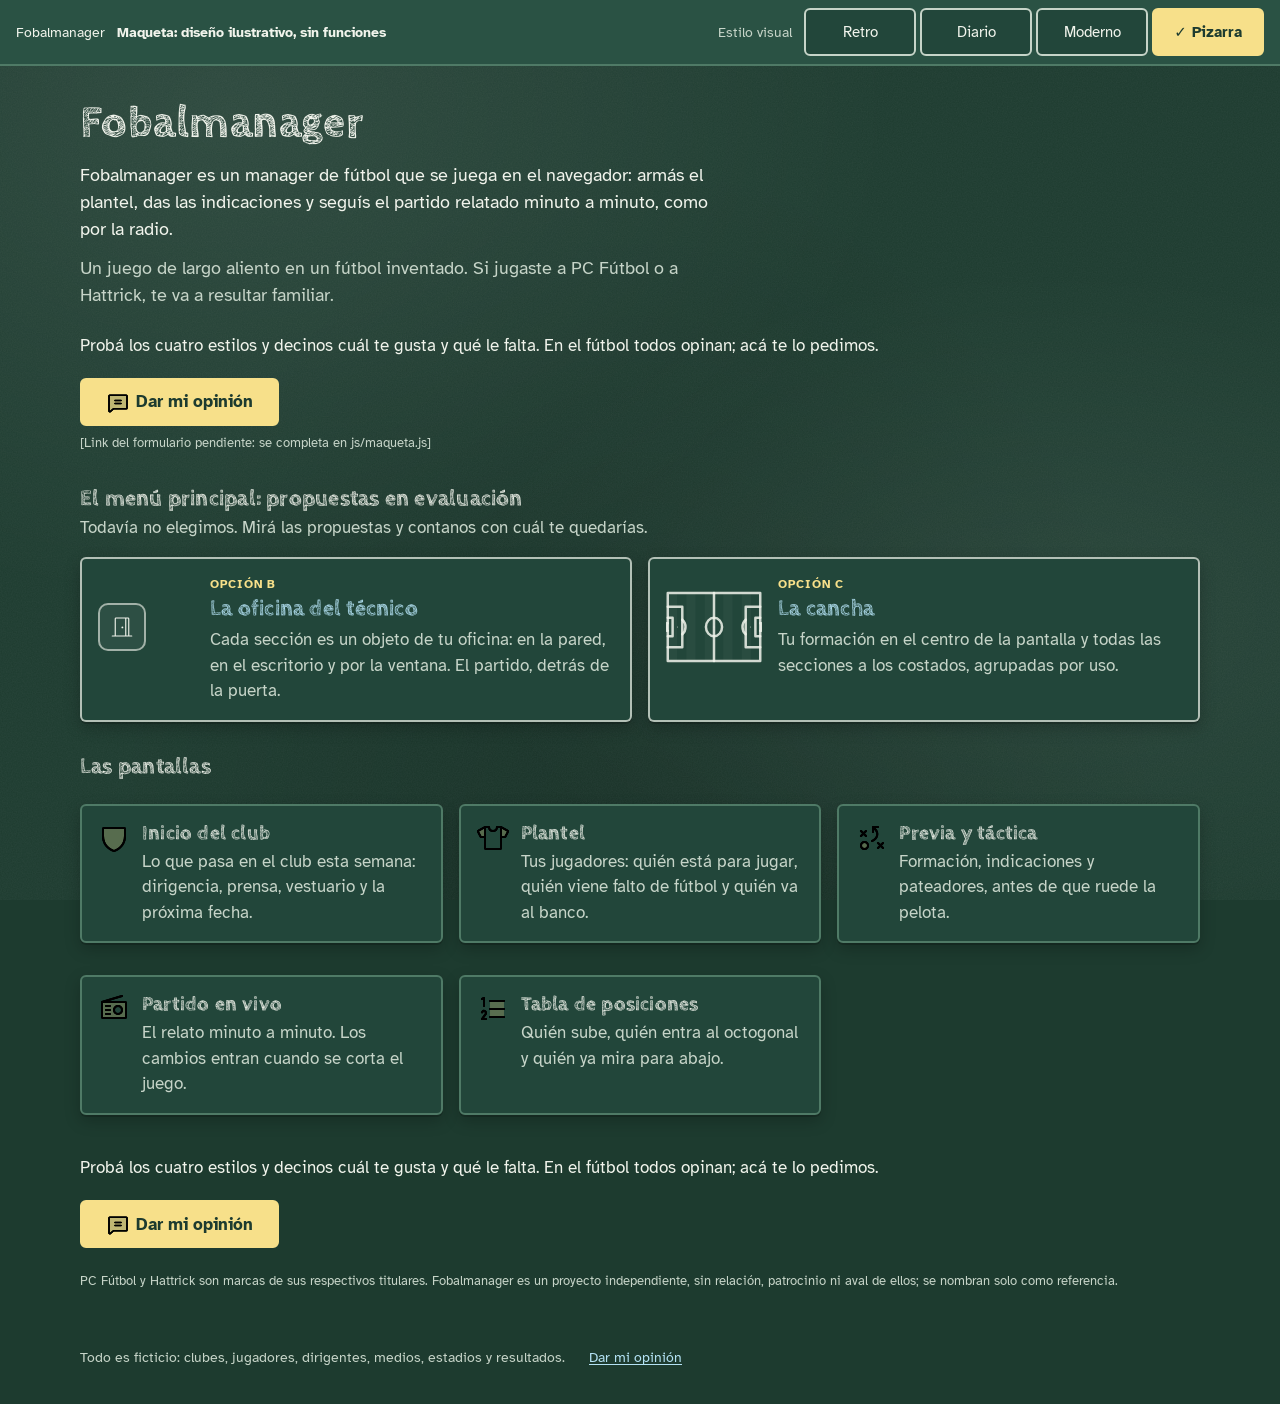
==== commit 6689703b: "Retro toma los colores del club del manager (RN-753) - Variables --identidad-1 y --identidad-2 en :r" ====
--- a/index.html
+++ b/index.html
@@ -9,7 +9,7 @@
 <link rel="stylesheet" href="css/temas.css">
 <link rel="stylesheet" href="css/base.css">
 </head>
-<body class="portada" style="--club-1:#1f6e43;--club-2:#efe3c2">
+<body class="portada">
 <!-- Íconos: Phosphor Icons (MIT), Copyright (c) 2023 Phosphor Icons. Ver LICENCIAS.md --><svg width="0" height="0" style="position:absolute" aria-hidden="true"><symbol id="ph-chat-text-duotone" viewBox="0 0 256 256"><path d="M224,64V192a8,8,0,0,1-8,8H80L45.15,230.11A8,8,0,0,1,32,224V64a8,8,0,0,1,8-8H216A8,8,0,0,1,224,64Z" class="ic-fondo"/><path d="M216,48H40A16,16,0,0,0,24,64V224a15.85,15.85,0,0,0,9.24,14.5A16.13,16.13,0,0,0,40,240a15.89,15.89,0,0,0,10.25-3.78l.09-.07L83,208H216a16,16,0,0,0,16-16V64A16,16,0,0,0,216,48ZM40,224h0ZM216,192H80a8,8,0,0,0-5.23,1.95L40,224V64H216ZM88,112a8,8,0,0,1,8-8h64a8,8,0,0,1,0,16H96A8,8,0,0,1,88,112Zm0,32a8,8,0,0,1,8-8h64a8,8,0,1,1,0,16H96A8,8,0,0,1,88,144Z"/></symbol><symbol id="ph-chat-text-light" viewBox="0 0 256 256"><path d="M216,50H40A14,14,0,0,0,26,64V224a13.88,13.88,0,0,0,8.09,12.69A14.11,14.11,0,0,0,40,238a13.87,13.87,0,0,0,9-3.31l.06-.05L82.23,206H216a14,14,0,0,0,14-14V64A14,14,0,0,0,216,50Zm2,142a2,2,0,0,1-2,2H80a6,6,0,0,0-3.92,1.46L41.26,225.53A2,2,0,0,1,38,224V64a2,2,0,0,1,2-2H216a2,2,0,0,1,2,2Zm-52-80a6,6,0,0,1-6,6H96a6,6,0,0,1,0-12h64A6,6,0,0,1,166,112Zm0,32a6,6,0,0,1-6,6H96a6,6,0,0,1,0-12h64A6,6,0,0,1,166,144Z"/></symbol><symbol id="ph-chat-text-regular" viewBox="0 0 256 256"><path d="M216,48H40A16,16,0,0,0,24,64V224a15.85,15.85,0,0,0,9.24,14.5A16.13,16.13,0,0,0,40,240a15.89,15.89,0,0,0,10.25-3.78l.09-.07L83,208H216a16,16,0,0,0,16-16V64A16,16,0,0,0,216,48ZM40,224h0ZM216,192H80a8,8,0,0,0-5.23,1.95L40,224V64H216ZM88,112a8,8,0,0,1,8-8h64a8,8,0,0,1,0,16H96A8,8,0,0,1,88,112Zm0,32a8,8,0,0,1,8-8h64a8,8,0,1,1,0,16H96A8,8,0,0,1,88,144Z"/></symbol><symbol id="ph-door-open-duotone" viewBox="0 0 256 256"><path d="M200,40V224H168V32h24A8,8,0,0,1,200,40Z" class="ic-fondo"/><path d="M232,216H208V40a16,16,0,0,0-16-16H64A16,16,0,0,0,48,40V216H24a8,8,0,0,0,0,16H232a8,8,0,0,0,0-16Zm-40,0H176V40h16ZM64,40h96V216H64Zm80,92a12,12,0,1,1-12-12A12,12,0,0,1,144,132Z"/></symbol><symbol id="ph-door-open-light" viewBox="0 0 256 256"><path d="M232,218H206V40a14,14,0,0,0-14-14H64A14,14,0,0,0,50,40V218H24a6,6,0,0,0,0,12H232a6,6,0,0,0,0-12ZM194,40V218H174V38h18A2,2,0,0,1,194,40ZM62,40a2,2,0,0,1,2-2h98V218H62Zm80,92a10,10,0,1,1-10-10A10,10,0,0,1,142,132Z"/></symbol><symbol id="ph-door-open-regular" viewBox="0 0 256 256"><path d="M232,216H208V40a16,16,0,0,0-16-16H64A16,16,0,0,0,48,40V216H24a8,8,0,0,0,0,16H232a8,8,0,0,0,0-16Zm-40,0H176V40h16ZM64,40h96V216H64Zm80,92a12,12,0,1,1-12-12A12,12,0,0,1,144,132Z"/></symbol><symbol id="ph-list-numbers-duotone" viewBox="0 0 256 256"><path d="M216,64V192H104V64Z" class="ic-fondo"/><path d="M224,128a8,8,0,0,1-8,8H104a8,8,0,0,1,0-16H216A8,8,0,0,1,224,128ZM104,72H216a8,8,0,0,0,0-16H104a8,8,0,0,0,0,16ZM216,184H104a8,8,0,0,0,0,16H216a8,8,0,0,0,0-16ZM43.58,55.16,48,52.94V104a8,8,0,0,0,16,0V40a8,8,0,0,0-11.58-7.16l-16,8a8,8,0,0,0,7.16,14.32ZM79.77,156.72a23.73,23.73,0,0,0-9.6-15.95,24.86,24.86,0,0,0-34.11,4.7,23.63,23.63,0,0,0-3.57,6.46,8,8,0,1,0,15,5.47,7.84,7.84,0,0,1,1.18-2.13,8.76,8.76,0,0,1,12-1.59A7.91,7.91,0,0,1,63.93,159a7.64,7.64,0,0,1-1.57,5.78,1,1,0,0,0-.08.11L33.59,203.21A8,8,0,0,0,40,216H72a8,8,0,0,0,0-16H56l19.08-25.53A23.47,23.47,0,0,0,79.77,156.72Z"/></symbol><symbol id="ph-list-numbers-light" viewBox="0 0 256 256"><path d="M222,128a6,6,0,0,1-6,6H104a6,6,0,0,1,0-12H216A6,6,0,0,1,222,128ZM104,70H216a6,6,0,0,0,0-12H104a6,6,0,0,0,0,12ZM216,186H104a6,6,0,0,0,0,12H216a6,6,0,0,0,0-12ZM42.68,53.37,50,49.71V104a6,6,0,0,0,12,0V40a6,6,0,0,0-8.68-5.37l-16,8a6,6,0,0,0,5.36,10.74ZM72,202H52l21.48-28.74A21.5,21.5,0,0,0,77.79,157,21.75,21.75,0,0,0,69,142.38a22.86,22.86,0,0,0-31.35,4.31,22.18,22.18,0,0,0-3.28,5.92,6,6,0,0,0,11.28,4.11,9.87,9.87,0,0,1,1.48-2.67,10.78,10.78,0,0,1,14.78-2,9.89,9.89,0,0,1,4,6.61,9.64,9.64,0,0,1-2,7.28l-.06.09L35.2,204.41A6,6,0,0,0,40,214H72a6,6,0,0,0,0-12Z"/></symbol><symbol id="ph-list-numbers-regular" viewBox="0 0 256 256"><path d="M224,128a8,8,0,0,1-8,8H104a8,8,0,0,1,0-16H216A8,8,0,0,1,224,128ZM104,72H216a8,8,0,0,0,0-16H104a8,8,0,0,0,0,16ZM216,184H104a8,8,0,0,0,0,16H216a8,8,0,0,0,0-16ZM43.58,55.16,48,52.94V104a8,8,0,0,0,16,0V40a8,8,0,0,0-11.58-7.16l-16,8a8,8,0,0,0,7.16,14.32ZM79.77,156.72a23.73,23.73,0,0,0-9.6-15.95,24.86,24.86,0,0,0-34.11,4.7,23.63,23.63,0,0,0-3.57,6.46,8,8,0,1,0,15,5.47,7.84,7.84,0,0,1,1.18-2.13,8.76,8.76,0,0,1,12-1.59A7.91,7.91,0,0,1,63.93,159a7.64,7.64,0,0,1-1.57,5.78,1,1,0,0,0-.08.11L33.59,203.21A8,8,0,0,0,40,216H72a8,8,0,0,0,0-16H56l19.08-25.53A23.47,23.47,0,0,0,79.77,156.72Z"/></symbol><symbol id="ph-radio-duotone" viewBox="0 0 256 256"><path d="M216,72H32V192a8,8,0,0,0,8,8H216a8,8,0,0,0,8-8V80A8,8,0,0,0,216,72Zm-56,96a32,32,0,1,1,32-32A32,32,0,0,1,160,168Z" class="ic-fondo"/><path d="M104,168a8,8,0,0,1-8,8H64a8,8,0,0,1,0-16H96A8,8,0,0,1,104,168Zm-8-40H64a8,8,0,0,0,0,16H96a8,8,0,0,0,0-16Zm0-32H64a8,8,0,0,0,0,16H96a8,8,0,0,0,0-16ZM232,80V192a16,16,0,0,1-16,16H40a16,16,0,0,1-16-16V72a8,8,0,0,1,5.7-7.66l160-48a8,8,0,0,1,4.6,15.33L86.51,64H216A16,16,0,0,1,232,80ZM216,192V80H40V192H216Zm-16-56a40,40,0,1,1-40-40A40,40,0,0,1,200,136Zm-16,0a24,24,0,1,0-24,24A24,24,0,0,0,184,136Z"/></symbol><symbol id="ph-radio-light" viewBox="0 0 256 256"><path d="M102,104a6,6,0,0,1-6,6H64a6,6,0,0,1,0-12H96A6,6,0,0,1,102,104Zm-6,26H64a6,6,0,0,0,0,12H96a6,6,0,0,0,0-12Zm0,32H64a6,6,0,0,0,0,12H96a6,6,0,0,0,0-12ZM230,80V192a14,14,0,0,1-14,14H40a14,14,0,0,1-14-14V72a6,6,0,0,1,4.28-5.75l160-48a6,6,0,0,1,3.44,11.5L72.88,66H216A14,14,0,0,1,230,80Zm-12,0a2,2,0,0,0-2-2H38V192a2,2,0,0,0,2,2H216a2,2,0,0,0,2-2Zm-20,56a38,38,0,1,1-38-38A38,38,0,0,1,198,136Zm-12,0a26,26,0,1,0-26,26A26,26,0,0,0,186,136Z"/></symbol><symbol id="ph-radio-regular" viewBox="0 0 256 256"><path d="M104,168a8,8,0,0,1-8,8H64a8,8,0,0,1,0-16H96A8,8,0,0,1,104,168Zm-8-40H64a8,8,0,0,0,0,16H96a8,8,0,0,0,0-16Zm0-32H64a8,8,0,0,0,0,16H96a8,8,0,0,0,0-16ZM232,80V192a16,16,0,0,1-16,16H40a16,16,0,0,1-16-16V72a8,8,0,0,1,5.7-7.66l160-48a8,8,0,0,1,4.6,15.33L86.51,64H216A16,16,0,0,1,232,80ZM216,192V80H40V192H216Zm-16-56a40,40,0,1,1-40-40A40,40,0,0,1,200,136Zm-16,0a24,24,0,1,0-24,24A24,24,0,0,0,184,136Z"/></symbol><symbol id="ph-shield-duotone" viewBox="0 0 256 256"><path d="M216,56v56c0,96-88,120-88,120S40,208,40,112V56a8,8,0,0,1,8-8H208A8,8,0,0,1,216,56Z" class="ic-fondo"/><path d="M208,40H48A16,16,0,0,0,32,56v56c0,52.72,25.52,84.67,46.93,102.19,23.06,18.86,46,25.27,47,25.53a8,8,0,0,0,4.2,0c1-.26,23.91-6.67,47-25.53C198.48,196.67,224,164.72,224,112V56A16,16,0,0,0,208,40Zm0,72c0,37.07-13.66,67.16-40.6,89.42A129.3,129.3,0,0,1,128,223.62a128.25,128.25,0,0,1-38.92-21.81C61.82,179.51,48,149.3,48,112l0-56,160,0Z"/></symbol><symbol id="ph-shield-light" viewBox="0 0 256 256"><path d="M208,42H48A14,14,0,0,0,34,56v56c0,51.94,25.12,83.4,46.2,100.64,22.73,18.6,45.27,24.89,46.22,25.15a6,6,0,0,0,3.16,0c.95-.26,23.49-6.55,46.22-25.15C196.88,195.4,222,163.94,222,112V56A14,14,0,0,0,208,42Zm2,70c0,37.76-13.94,68.39-41.44,91.06A131.17,131.17,0,0,1,128,225.72a130.94,130.94,0,0,1-40.56-22.66C59.94,180.39,46,149.76,46,112V56a2,2,0,0,1,2-2H208a2,2,0,0,1,2,2Z"/></symbol><symbol id="ph-shield-regular" viewBox="0 0 256 256"><path d="M208,40H48A16,16,0,0,0,32,56v56c0,52.72,25.52,84.67,46.93,102.19,23.06,18.86,46,25.27,47,25.53a8,8,0,0,0,4.2,0c1-.26,23.91-6.67,47-25.53C198.48,196.67,224,164.72,224,112V56A16,16,0,0,0,208,40Zm0,72c0,37.07-13.66,67.16-40.6,89.42A129.3,129.3,0,0,1,128,223.62a128.25,128.25,0,0,1-38.92-21.81C61.82,179.51,48,149.3,48,112l0-56,160,0Z"/></symbol><symbol id="ph-strategy-duotone" viewBox="0 0 256 256"><path d="M104,188a28,28,0,1,1-28-28A28,28,0,0,1,104,188Z" class="ic-fondo"/><path d="M76,152a36,36,0,1,0,36,36A36,36,0,0,0,76,152Zm0,56a20,20,0,1,1,20-20A20,20,0,0,1,76,208ZM42.34,106.34,56.69,92,42.34,77.66A8,8,0,0,1,53.66,66.34L68,80.69,82.34,66.34A8,8,0,0,1,93.66,77.66L79.31,92l14.35,14.34a8,8,0,0,1-11.32,11.32L68,103.31,53.66,117.66a8,8,0,0,1-11.32-11.32Zm187.32,96a8,8,0,0,1-11.32,11.32L204,199.31l-14.34,14.35a8,8,0,0,1-11.32-11.32L192.69,188l-14.35-14.34a8,8,0,0,1,11.32-11.32L204,176.69l14.34-14.35a8,8,0,0,1,11.32,11.32L215.31,188Zm-45.19-89.51c-6.18,22.33-25.32,41.63-46.53,46.93A8.13,8.13,0,0,1,136,160a8,8,0,0,1-1.93-15.76c15.63-3.91,30.35-18.91,35-35.68,3.19-11.5,3.22-29-14.71-46.9L152,59.31V80a8,8,0,0,1-16,0V40a8,8,0,0,1,8-8h40a8,8,0,0,1,0,16H163.31l2.35,2.34C183.9,68.59,190.58,90.78,184.47,112.83Z"/></symbol><symbol id="ph-strategy-light" viewBox="0 0 256 256"><path d="M76,154a34,34,0,1,0,34,34A34,34,0,0,0,76,154Zm0,56a22,22,0,1,1,22-22A22,22,0,0,1,76,210ZM43.76,107.76,59.52,92,43.76,76.24a6,6,0,0,1,8.48-8.48L68,83.52,83.76,67.76a6,6,0,0,1,8.48,8.48L76.48,92l15.76,15.76a6,6,0,1,1-8.48,8.48L68,100.48,52.24,116.24a6,6,0,0,1-8.48-8.48Zm184.48,96a6,6,0,1,1-8.48,8.48L204,196.48l-15.76,15.76a6,6,0,0,1-8.48-8.48L195.52,188l-15.76-15.76a6,6,0,0,1,8.48-8.48L204,179.52l15.76-15.76a6,6,0,0,1,8.48,8.48L212.48,188ZM182.55,112.3c-6,21.66-24.55,40.38-45.09,45.52A6.14,6.14,0,0,1,136,158a6,6,0,0,1-1.46-11.82c16.29-4.07,31.62-19.67,36.44-37.09,3.33-12,3.39-30.24-15.22-48.85L150,54.48V80a6,6,0,0,1-12,0V40a6,6,0,0,1,6-6h40a6,6,0,0,1,0,12H158.48l5.76,5.76C182,69.47,188.45,91,182.55,112.3Z"/></symbol><symbol id="ph-strategy-regular" viewBox="0 0 256 256"><path d="M76,152a36,36,0,1,0,36,36A36,36,0,0,0,76,152Zm0,56a20,20,0,1,1,20-20A20,20,0,0,1,76,208ZM42.34,106.34,56.69,92,42.34,77.66A8,8,0,0,1,53.66,66.34L68,80.69,82.34,66.34A8,8,0,0,1,93.66,77.66L79.31,92l14.35,14.34a8,8,0,0,1-11.32,11.32L68,103.31,53.66,117.66a8,8,0,0,1-11.32-11.32Zm187.32,96a8,8,0,0,1-11.32,11.32L204,199.31l-14.34,14.35a8,8,0,0,1-11.32-11.32L192.69,188l-14.35-14.34a8,8,0,0,1,11.32-11.32L204,176.69l14.34-14.35a8,8,0,0,1,11.32,11.32L215.31,188Zm-45.19-89.51c-6.18,22.33-25.32,41.63-46.53,46.93A8.13,8.13,0,0,1,136,160a8,8,0,0,1-1.93-15.76c15.63-3.91,30.35-18.91,35-35.68,3.19-11.5,3.22-29-14.71-46.9L152,59.31V80a8,8,0,0,1-16,0V40a8,8,0,0,1,8-8h40a8,8,0,0,1,0,16H163.31l2.35,2.34C183.9,68.59,190.58,90.78,184.47,112.83Z"/></symbol><symbol id="ph-t-shirt-duotone" viewBox="0 0 256 256"><path d="M247.11,78.77l-19.27,36.81a8.44,8.44,0,0,1-7.5,4.42H192V40l51.78,28.25A7.81,7.81,0,0,1,247.11,78.77Zm-238.22,0,19.27,36.81a8.44,8.44,0,0,0,7.5,4.42H64V40L12.22,68.25A7.81,7.81,0,0,0,8.89,78.77Z" class="ic-fondo"/><path d="M247.59,61.22,195.83,33A8,8,0,0,0,192,32H160a8,8,0,0,0-8,8,24,24,0,0,1-48,0,8,8,0,0,0-8-8H64a8,8,0,0,0-3.84,1L8.41,61.22A15.76,15.76,0,0,0,1.82,82.48l19.27,36.81A16.37,16.37,0,0,0,35.67,128H56v80a16,16,0,0,0,16,16H184a16,16,0,0,0,16-16V128h20.34a16.37,16.37,0,0,0,14.58-8.71l19.27-36.81A15.76,15.76,0,0,0,247.59,61.22ZM35.67,112a.62.62,0,0,1-.41-.13L16.09,75.26,56,53.48V112ZM184,208H72V48h16.8a40,40,0,0,0,78.38,0H184Zm36.75-96.14a.55.55,0,0,1-.41.14H200V53.48l39.92,21.78Z"/></symbol><symbol id="ph-t-shirt-light" viewBox="0 0 256 256"><path d="M246.64,63,194.87,34.74A5.93,5.93,0,0,0,192,34H160a6,6,0,0,0-6,6,26,26,0,0,1-52,0,6,6,0,0,0-6-6H64a5.93,5.93,0,0,0-2.88.74L9.36,63A13.77,13.77,0,0,0,3.58,81.55l19.28,36.81A14.38,14.38,0,0,0,35.67,126H58v82a14,14,0,0,0,14,14H184a14,14,0,0,0,14-14V126h22.34a14.38,14.38,0,0,0,12.81-7.64l19.28-36.81A13.77,13.77,0,0,0,246.64,63Zm-211,51a2.42,2.42,0,0,1-2.18-1.21L14.21,76a1.82,1.82,0,0,1,.9-2.47L58,50.11V114ZM186,208a2,2,0,0,1-2,2H72a2,2,0,0,1-2-2V46H90.48a38,38,0,0,0,75,0H186Zm55.8-132-19.28,36.8a2.42,2.42,0,0,1-2.18,1.21H198V50.11l42.9,23.4A1.83,1.83,0,0,1,241.79,76Z"/></symbol><symbol id="ph-t-shirt-regular" viewBox="0 0 256 256"><path d="M247.59,61.22,195.83,33A8,8,0,0,0,192,32H160a8,8,0,0,0-8,8,24,24,0,0,1-48,0,8,8,0,0,0-8-8H64a8,8,0,0,0-3.84,1L8.41,61.22A15.76,15.76,0,0,0,1.82,82.48l19.27,36.81A16.37,16.37,0,0,0,35.67,128H56v80a16,16,0,0,0,16,16H184a16,16,0,0,0,16-16V128h20.34a16.37,16.37,0,0,0,14.58-8.71l19.27-36.81A15.76,15.76,0,0,0,247.59,61.22ZM35.67,112a.62.62,0,0,1-.41-.13L16.09,75.26,56,53.48V112ZM184,208H72V48h16.8a40,40,0,0,0,78.38,0H184Zm36.75-96.14a.55.55,0,0,1-.41.14H200V53.48l39.92,21.78Z"/></symbol></svg>
 <div class="barra-maqueta"><p class="aviso"><span>Fobalmanager</span><strong>Maqueta: diseño ilustrativo, sin funciones</strong></p><fieldset class="selector-tema"><legend>Estilo visual</legend><label><input type="radio" name="tema" value="retro">Retro</label><label><input type="radio" name="tema" value="diario">Diario</label><label><input type="radio" name="tema" value="moderno">Moderno</label><label><input type="radio" name="tema" value="pizarra">Pizarra</label></fieldset></div>
 
--- a/css/temas.css
+++ b/css/temas.css
@@ -19,6 +19,11 @@
   --t-32: 2rem;
   --lh-titulo: 1.15;
   --lh-cuerpo: 1.5;
+
+  /* Colores de identidad: los del club del manager (--club-1 y --club-2, en <html>). Sin club, turquesa y naranja
+     de época. Cada tema puede derivar de acá su paleta; hoy lo hace Retro. */
+  --identidad-1: var(--club-1, #16a6a0);
+  --identidad-2: var(--club-2, #ff8a1f);
 
   /* Granos finos (SVG con ruido) para texturas: oscuro sobre fondos claros, claro sobre fondos oscuros. */
   --grano-oscuro: url("data:image/svg+xml,%3Csvg xmlns='http://www.w3.org/2000/svg' width='180' height='180'%3E%3Cfilter id='n'%3E%3CfeTurbulence type='fractalNoise' baseFrequency='.85' numOctaves='2' stitchTiles='stitch'/%3E%3CfeColorMatrix values='0 0 0 0 0.1 0 0 0 0 0.08 0 0 0 0 0.05 0 0 0 .07 0'/%3E%3C/filter%3E%3Crect width='100%25' height='100%25' filter='url(%23n)'/%3E%3C/svg%3E");
@@ -163,40 +168,62 @@
   --vol-bisel: 1px;
 }
 
-/* Retro: un manager de PC de 1996 a 2000. Azul rey y dorado propios, biselados, brillos y colores saturados.
-   Sin marco de ventana de sistema ni la combinación gris con azul marino (criterio de legal). */
+/* Retro: un manager de PC de 1996 a 2000. Biselados, brillos y colores saturados, con la paleta tomada de los
+   colores de identidad (RN-753): la base (--r-0 a --r-10) sale de --identidad-1 y el acento (--a-*), de
+   --identidad-2. Cada paso conserva la luminosidad de la escalera original, para que el contraste no dependa del
+   club. Sin marco de ventana de sistema ni la combinación gris con azul marino (criterio de legal). */
 [data-tema='retro'] {
+  /* Respaldo: valor por defecto ya calculado, para navegadores sin color relativo. */
+  --r-0: #001513;
+  --r-1: #001f1d;
+  --r-2: #002e2c;
+  --r-3: #004845;
+  --r-4: #005a56;
+  --r-5: #006c68;
+  --r-6: #007d77;
+  --r-7: #01a09a;
+  --r-8: #48bbb5;
+  --r-9: #b5dedb;
+  --r-10: #c6e6e4;
+  --a-luz: #f0c2a3;
+  --a-claro: #fdb481;
+  --a-alto: #ff9936;
+  --a: #ff8e26;
+  --a-medio: #f88411;
+  --a-bajo: #eb7800;
+  --a-sombra: #b04100;
+  --a-oscuro: #650000;
   color-scheme: dark;
-  --c-fondo: #0a1433;
-  --c-superficie: #1f3270;
-  --c-superficie-2: #2a4190;
+  --c-fondo: var(--r-1);
+  --c-superficie: var(--r-3);
+  --c-superficie-2: var(--r-4);
   --c-texto: #ffffff;
-  --c-texto-suave: #c9d4f2;
-  --c-acento: #ffd400;
-  --c-sobre-acento: #0a1433;
+  --c-texto-suave: var(--r-9);
+  --c-acento: var(--a);
+  --c-sobre-acento: var(--r-1);
   --c-acento-2: #7fdcff;
   --c-gol: #39e75f;
   --c-amarilla: #ffd400;
   --c-roja: #ff6b6b;
-  --c-etq-gol-tx: #0a1433;
+  --c-etq-gol-tx: var(--r-1);
   --c-etq-gol-bg: #39e75f;
-  --c-etq-amarilla-tx: #0a1433;
+  --c-etq-amarilla-tx: var(--r-1);
   --c-etq-amarilla-bg: #ffd400;
-  --c-etq-roja-tx: #0a1433;
+  --c-etq-roja-tx: var(--r-1);
   --c-etq-roja-bg: #ff6b6b;
-  --c-etq-otra-tx: #0a1433;
+  --c-etq-otra-tx: var(--r-1);
   --c-etq-otra-bg: #7fdcff;
-  --c-borde: #3a52a8;
-  --c-borde-control: #8fa3e8;
+  --c-borde: var(--r-5);
+  --c-borde-control: var(--r-8);
   --c-foco: #ffffff;
   --c-zona-ascenso: #39e75f;
   --c-zona-octogonal: #c79bff;
   --c-zona-descenso: #ff6b6b;
   --c-boton-principal-bg: var(--c-acento);
   --c-boton-principal-tx: var(--c-sobre-acento);
-  --c-fila-mia: #34509f;
+  --c-fila-mia: var(--r-5);
   --c-alerta-bg: #ff6b6b;
-  --c-alerta-tx: #0a1433;
+  --c-alerta-tx: var(--r-1);
 
   --f-titular: 'Russo One', 'Arial Black', sans-serif;
   --f-cuerpo: 'PT Sans', 'Trebuchet MS', sans-serif;
@@ -214,26 +241,26 @@
   --borde-ancho: 1px;
   --borde-estilo: solid;
   --regla-seccion: none;
-  --sombra-1: inset 1px 1px 0 #6f86d6, inset -1px -1px 0 #060c24, 3px 3px 0 rgb(0 0 0 / 0.45);
+  --sombra-1: inset 1px 1px 0 var(--r-7), inset -1px -1px 0 var(--r-0), 3px 3px 0 rgb(0 0 0 / 0.45);
   --titulo-sombra: 2px 2px 0 rgb(0 0 0 / 0.55);
   --sombra-2:
-    inset 1px 1px 0 #6f86d6, inset 2px 2px 0 #4a62b8, inset -1px -1px 0 #060c24, inset -2px -2px 0 #0f1c4d,
+    inset 1px 1px 0 var(--r-7), inset 2px 2px 0 var(--r-6), inset -1px -1px 0 var(--r-0), inset -2px -2px 0 var(--r-2),
     4px 4px 0 rgb(0 0 0 / 0.45);
   --sombra-3:
-    inset 1px 1px 0 #8aa0ea, inset 2px 2px 0 #5a72c8, inset -1px -1px 0 #060c24, inset -2px -2px 0 #0f1c4d,
+    inset 1px 1px 0 var(--r-8), inset 2px 2px 0 var(--r-6), inset -1px -1px 0 var(--r-0), inset -2px -2px 0 var(--r-2),
     6px 6px 0 rgb(0 0 0 / 0.5);
   --sombra-tarjeta: var(--sombra-2);
   --sombra-control: inset 1px 1px 0 rgb(255 255 255 / 0.45), inset -1px -1px 0 rgb(0 0 0 / 0.55);
   --textura-fondo:
-    linear-gradient(180deg, rgb(63 208 255 / 0.08), transparent 35%),
+    linear-gradient(180deg, color-mix(in srgb, var(--r-8) 12%, transparent), transparent 35%),
     repeating-linear-gradient(45deg, rgb(255 255 255 / 0.022) 0 2px, transparent 2px 7px);
   --textura-destacada: linear-gradient(180deg, rgb(255 255 255 / 0.12), rgb(255 255 255 / 0.02) 45%, transparent 55%);
-  --borde-destacada: #ffd400;
+  --borde-destacada: var(--a);
 
   --boton-mayus: uppercase;
   --boton-adorno-antes: '';
   --boton-adorno-despues: '';
-  --volanta-color: #ffd400;
+  --volanta-color: var(--a);
   --volanta-mayus: uppercase;
   --volanta-prefijo: '';
   --volanta-espaciado: 0.06em;
@@ -242,28 +269,28 @@
   --ic-duotone: inline;
   --ic-light: none;
   --ic-regular: none;
-  --ic-color: #0a1433;
+  --ic-color: var(--r-1);
   --ic-relleno: #ffffff;
   --ic-relleno-opacidad: 0.85;
   --ic-placa-bg:
     linear-gradient(180deg, rgb(255 255 255 / 0.25), rgb(255 255 255 / 0.04) 48%, transparent 52%),
-    linear-gradient(180deg, #ffe45c, #ffc400);
-  --ic-placa-borde: 1px solid #5c4a00;
-  --ic-placa-sombra: inset 1px 1px 0 #fff6c2, inset -2px -2px 0 #a68a00, 2px 2px 0 rgb(0 0 0 / 0.45);
+    linear-gradient(180deg, var(--a-alto), var(--a-medio));
+  --ic-placa-borde: 1px solid var(--a-oscuro);
+  --ic-placa-sombra: inset 1px 1px 0 var(--a-luz), inset -2px -2px 0 var(--a-sombra), 2px 2px 0 rgb(0 0 0 / 0.45);
   --ic-placa-radio: 4px;
 
-  --rotulo-bg: linear-gradient(180deg, #2a4190, #1f3270);
+  --rotulo-bg: linear-gradient(180deg, var(--r-4), var(--r-3));
   --rotulo-tx: #ffffff;
-  --rotulo-estado: #d6def6;
-  --rotulo-borde: 1px solid #0a1433;
+  --rotulo-estado: var(--r-10);
+  --rotulo-borde: 1px solid var(--r-1);
   --rotulo-radio: 3px;
   --rotulo-fuente: var(--f-titular);
   --rotulo-mayus: none;
 
-  --esc-pared: linear-gradient(180deg, #2a4190, #1f3270);
+  --esc-pared: linear-gradient(180deg, var(--r-4), var(--r-3));
   --esc-pared-textura: repeating-linear-gradient(90deg, rgb(255 255 255 / 0.04) 0 2px, transparent 2px 22px);
-  --esc-zocalo: #0f1c4d;
-  --esc-piso: linear-gradient(180deg, #14205a, #0d1640);
+  --esc-zocalo: var(--r-2);
+  --esc-piso: linear-gradient(180deg, var(--r-2), var(--r-1));
   --esc-escritorio: linear-gradient(180deg, #b8742f, #8a5520);
   --esc-escritorio-textura:
     linear-gradient(180deg, rgb(255 255 255 / 0.22), transparent 30%),
@@ -284,13 +311,13 @@
 
   --cartel-bg: var(--c-superficie);
   --cartel-tx: #ffffff;
-  --cartel-borde: 1px solid #0a1433;
+  --cartel-borde: 1px solid var(--r-1);
   --cartel-cinta: transparent;
-  --cartel-suave: #c9d4f2;
-  --cartel-volanta: #ffd400;
-
-  --nivel-debil: #5d73c4;
-  --nivel-fuerte: #ffe45c;
+  --cartel-suave: var(--r-9);
+  --cartel-volanta: var(--a);
+
+  --nivel-debil: var(--r-6);
+  --nivel-fuerte: var(--a-alto);
   --nivel-vacio: rgb(255 255 255 / 0.12);
 
   --marco-tabla-relleno: 0;
@@ -299,15 +326,39 @@
   --marco-tabla-interior: none;
   --marco-tabla-repisa: 0;
 
-  --vol-cara: linear-gradient(180deg, #fff09a 0%, #ffd400 48%, #f2b800 52%, #ffc400 100%);
-  --vol-tx: #0a1433;
-  --vol-luz: #fff6c2;
-  --vol-sombra: #a68a00;
-  --vol-base: #5c4a00;
+  --vol-cara: linear-gradient(180deg, var(--a-claro) 0%, var(--a) 48%, var(--a-bajo) 52%, var(--a-medio) 100%);
+  --vol-tx: var(--r-1);
+  --vol-luz: var(--a-luz);
+  --vol-sombra: var(--a-sombra);
+  --vol-base: var(--a-oscuro);
   --vol-dx: 0px;
   --vol-prof: 4px;
   --vol-radio: 4px;
   --vol-bisel: 2px;
+}
+
+@supports (color: oklch(from red l c h)) {
+  [data-tema='retro'] {
+    --r-0: oklch(from var(--identidad-1) 0.165 min(c, 0.051) h);
+    --r-1: oklch(from var(--identidad-1) 0.203 min(c, 0.063) h);
+    --r-2: oklch(from var(--identidad-1) 0.250 min(c, 0.092) h);
+    --r-3: oklch(from var(--identidad-1) 0.340 min(c, 0.110) h);
+    --r-4: oklch(from var(--identidad-1) 0.405 min(c, 0.134) h);
+    --r-5: oklch(from var(--identidad-1) 0.468 min(c, 0.141) h);
+    --r-6: oklch(from var(--identidad-1) 0.521 min(c, 0.138) h);
+    --r-7: oklch(from var(--identidad-1) 0.637 min(c, 0.123) h);
+    --r-8: oklch(from var(--identidad-1) 0.727 min(c, 0.103) h);
+    --r-9: oklch(from var(--identidad-1) 0.871 min(c, 0.043) h);
+    --r-10: oklch(from var(--identidad-1) 0.902 min(c, 0.034) h);
+    --a-luz: oklch(from var(--identidad-2) min(1, calc(clamp(0.76, l, 0.9) + 0.087)) min(c, 0.067) h);
+    --a-claro: oklch(from var(--identidad-2) min(1, calc(clamp(0.76, l, 0.9) + 0.067)) min(c, 0.108) h);
+    --a-alto: oklch(from var(--identidad-2) min(1, calc(clamp(0.76, l, 0.9) + 0.036)) c h);
+    --a: oklch(from var(--identidad-2) clamp(0.76, l, 0.9) c h);
+    --a-medio: oklch(from var(--identidad-2) min(1, calc(clamp(0.76, l, 0.9) - 0.031)) c h);
+    --a-bajo: oklch(from var(--identidad-2) min(1, calc(clamp(0.76, l, 0.9) - 0.068)) c h);
+    --a-sombra: oklch(from var(--identidad-2) min(1, calc(clamp(0.76, l, 0.9) - 0.240)) c h);
+    --a-oscuro: oklch(from var(--identidad-2) min(1, calc(clamp(0.76, l, 0.9) - 0.465)) c h);
+  }
 }
 
 [data-tema='diario'] {
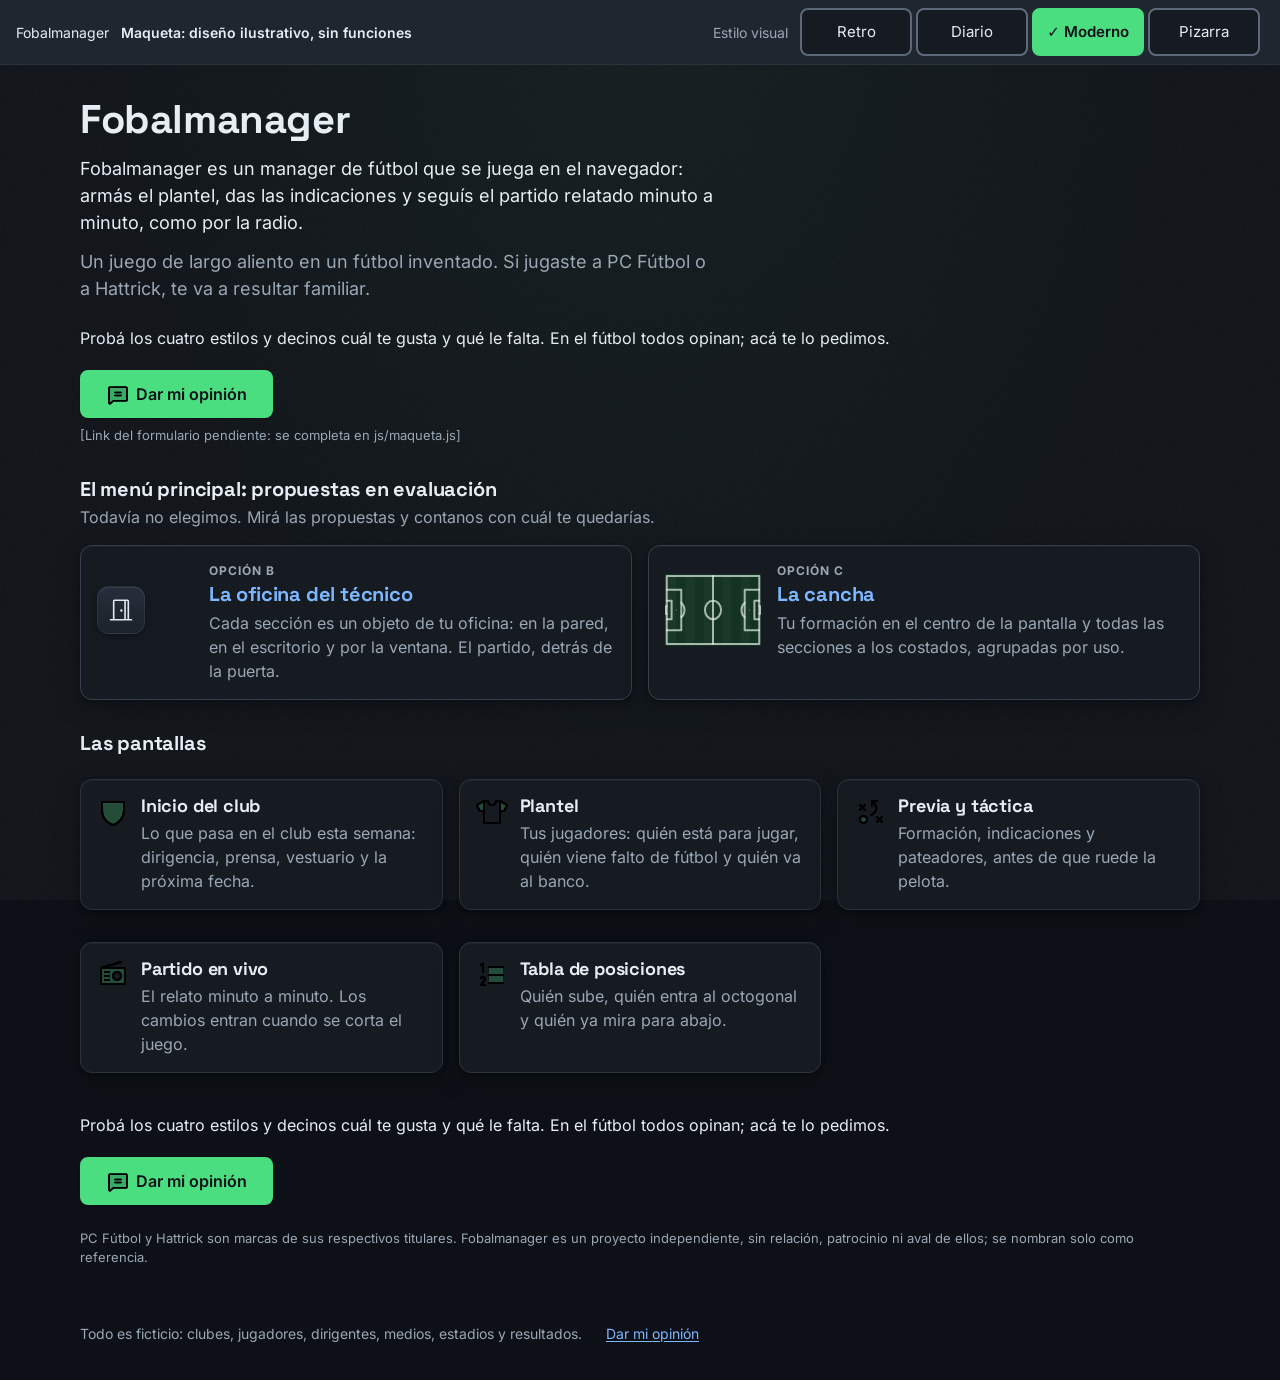
==== commit 992cd7b1: "Colores del club: orden automático e "Invertir colores del club" (RN-754) - El generador ordena los " ====
--- a/index.html
+++ b/index.html
@@ -5,7 +5,7 @@
 <meta name="viewport" content="width=device-width, initial-scale=1, viewport-fit=cover">
 <title>Portada · Fobalmanager (maqueta)</title>
 <meta name="description" content="Maqueta visual de Fobalmanager, un manager de fútbol en el navegador. Diseño ilustrativo, sin funciones.">
-<script>(function(){var T=["retro", "diario", "moderno", "pizarra"],F={"retro": "css/fuentes-retro.css", "diario": "css/fuentes-diario.css", "moderno": "css/fuentes-moderno.css", "pizarra": "css/fuentes-pizarra.css"},t=null;try{var q=new URLSearchParams(location.search).get("tema");if(T.indexOf(q)>=0){t=q;localStorage.setItem("fm-tema",q)}else{t=localStorage.getItem("fm-tema")}}catch(x){}if(T.indexOf(t)<0){t=T[Math.floor(Math.random()*T.length)];try{localStorage.setItem("fm-tema",t)}catch(x){}}document.documentElement.dataset.tema=t;var c={};window.fmFuentes=function(k){if(c[k])return;c[k]=1;var l=document.createElement("link");l.rel="stylesheet";l.href=F[k];document.head.appendChild(l)};window.fmFuentes(t)})();</script>
+<script>(function(){var T=["retro", "diario", "moderno", "pizarra"],F={"retro": "css/fuentes-retro.css", "diario": "css/fuentes-diario.css", "moderno": "css/fuentes-moderno.css", "pizarra": "css/fuentes-pizarra.css"},t=null;try{var q=new URLSearchParams(location.search).get("tema");if(T.indexOf(q)>=0){t=q;localStorage.setItem("fm-tema",q)}else{t=localStorage.getItem("fm-tema")}}catch(x){}if(T.indexOf(t)<0){t=T[Math.floor(Math.random()*T.length)];try{localStorage.setItem("fm-tema",t)}catch(x){}}document.documentElement.dataset.tema=t;var c={};try{if(localStorage.getItem("fm-invertir-club")==="1")document.documentElement.dataset.invertirClub=""}catch(x){}window.fmFuentes=function(k){if(c[k])return;c[k]=1;var l=document.createElement("link");l.rel="stylesheet";l.href=F[k];document.head.appendChild(l)};window.fmFuentes(t)})();</script>
 <link rel="stylesheet" href="css/temas.css">
 <link rel="stylesheet" href="css/base.css">
 </head>
--- a/css/temas.css
+++ b/css/temas.css
@@ -20,10 +20,11 @@
   --lh-titulo: 1.15;
   --lh-cuerpo: 1.5;
 
-  /* Colores de identidad: los del club del manager (--club-1 y --club-2, en <html>). Sin club, turquesa y naranja
-     de época. Cada tema puede derivar de acá su paleta; hoy lo hace Retro. */
-  --identidad-1: var(--club-1, #16a6a0);
-  --identidad-2: var(--club-2, #ff8a1f);
+  /* Colores de identidad (RN-753): los del club del manager, ya ordenados en <html> (--club-base, el más oscuro;
+     --club-acento, el otro). Sin club, turquesa y naranja de época. Cada tema puede derivar de acá su paleta y
+     mostrar el control de invertirlos con --control-identidad; hoy lo hace Retro. */
+  --identidad-1: var(--club-base, #16a6a0);
+  --identidad-2: var(--club-acento, #ff8a1f);
 
   /* Granos finos (SVG con ruido) para texturas: oscuro sobre fondos claros, claro sobre fondos oscuros. */
   --grano-oscuro: url("data:image/svg+xml,%3Csvg xmlns='http://www.w3.org/2000/svg' width='180' height='180'%3E%3Cfilter id='n'%3E%3CfeTurbulence type='fractalNoise' baseFrequency='.85' numOctaves='2' stitchTiles='stitch'/%3E%3CfeColorMatrix values='0 0 0 0 0.1 0 0 0 0 0.08 0 0 0 0 0.05 0 0 0 .07 0'/%3E%3C/filter%3E%3Crect width='100%25' height='100%25' filter='url(%23n)'/%3E%3C/svg%3E");
@@ -33,6 +34,7 @@
 :root,
 [data-tema='moderno'] {
   color-scheme: dark;
+  --control-identidad: none;
   --c-fondo: #0d1117;
   --c-superficie: #161b22;
   --c-superficie-2: #1f2630;
@@ -173,6 +175,7 @@
    --identidad-2. Cada paso conserva la luminosidad de la escalera original, para que el contraste no dependa del
    club. Sin marco de ventana de sistema ni la combinación gris con azul marino (criterio de legal). */
 [data-tema='retro'] {
+  --control-identidad: flex;
   /* Respaldo: valor por defecto ya calculado, para navegadores sin color relativo. */
   --r-0: #001513;
   --r-1: #001f1d;
@@ -363,6 +366,7 @@
 
 [data-tema='diario'] {
   color-scheme: light;
+  --control-identidad: none;
   --c-fondo: #f3eee2;
   --c-superficie: #fbf8f1;
   --c-superficie-2: #ece5d4;
@@ -499,6 +503,7 @@
    el cuerpo, las tablas, los números y los botones van en letra legible. */
 [data-tema='pizarra'] {
   color-scheme: dark;
+  --control-identidad: none;
   --c-fondo: #1d3b2f;
   --c-superficie: #22463a;
   --c-superficie-2: #2a5244;
@@ -639,6 +644,12 @@
   --vol-bisel: 2px;
 }
 
+/* "Invertir colores del club": el acento pasa a la base y la base al acento. Sin club no cambia nada. */
+:root[data-invertir-club] {
+  --identidad-1: var(--club-acento, #16a6a0);
+  --identidad-2: var(--club-base, #ff8a1f);
+}
+
 @media (prefers-contrast: more), (forced-colors: active) {
   :root,
   [data-tema] {
--- a/css/base.css
+++ b/css/base.css
@@ -177,6 +177,11 @@
 .selector-tema label:has(input:checked)::before {
   content: '✓ ';
   white-space: pre;
+}
+
+.selector-tema .invertir-club {
+  display: var(--control-identidad, none);
+  grid-column: 1 / -1;
 }
 
 .selector-tema label:has(input:focus-visible) {
@@ -1444,7 +1449,13 @@
   }
 
   .selector-tema {
-    grid-template-columns: auto repeat(4, 7rem);
+    grid-template-columns: auto repeat(4, 7rem) auto;
+  }
+
+  /* Separado de los temas: es otra elección, no un quinto tema. */
+  .selector-tema .invertir-club {
+    grid-column: auto;
+    margin-left: var(--e-4);
   }
 
   .selector-tema legend {
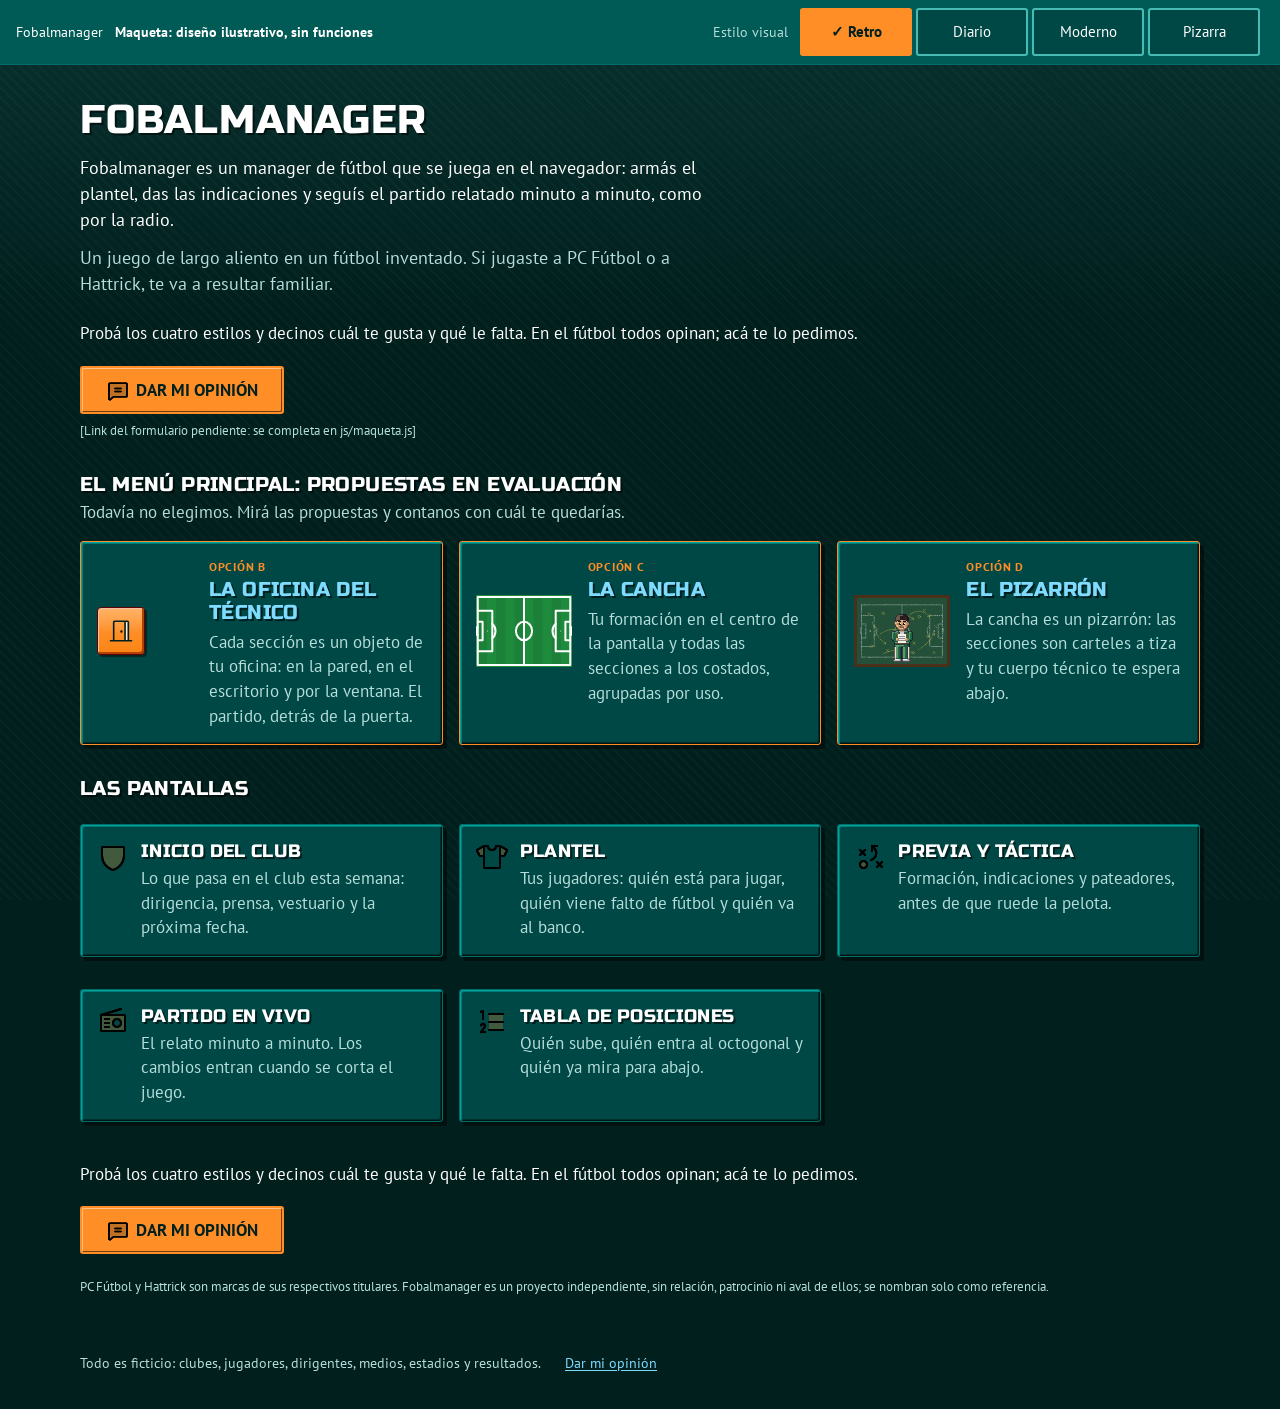
==== commit 1b786700: "Opción D "El pizarrón" (RN-755 a RN-758) - menu-d.html: la cancha como pizarrón a tiza (proporción r" ====
--- a/index.html
+++ b/index.html
@@ -23,7 +23,7 @@
 <section class="comparar-menus" aria-labelledby="t-menus">
 <h2 id="t-menus">El menú principal: propuestas en evaluación</h2>
 <p class="suave">Todavía no elegimos. Mirá las propuestas y contanos con cuál te quedarías.</p>
-<ul class="tarjetas-menu" role="list"><li class="seccion"><a href="menu-b.html"><span class="muestra-menu"><span class="placa-ic"><svg class="ic" viewBox="0 0 256 256" aria-hidden="true" focusable="false"><use class="ic-duotone" href="#ph-door-open-duotone"/><use class="ic-light" href="#ph-door-open-light"/><use class="ic-regular" href="#ph-door-open-regular"/></svg></span></span><div><span class="volanta">Opción B</span><h3>La oficina del técnico</h3><p>Cada sección es un objeto de tu oficina: en la pared, en el escritorio y por la ventana. El partido, detrás de la puerta.</p></div></a></li><li class="seccion"><a href="menu-c.html"><span class="muestra-menu"><svg class="cancha-svg" viewBox="0 0 1090 720" preserveAspectRatio="none" aria-hidden="true" focusable="false"><rect class="cesped" x="0" y="0" width="1090" height="720"/><rect class="franja" x="20" y="20" width="105" height="680"/><rect class="franja" x="230" y="20" width="105" height="680"/><rect class="franja" x="440" y="20" width="105" height="680"/><rect class="franja" x="650" y="20" width="105" height="680"/><rect class="franja" x="860" y="20" width="105" height="680"/><path class="cal" d="M20 20 L1070 20 L1070 700 L20 700 L20 20"/><path class="cal" d="M545 20 L545 700"/><path class="cal" d="M20 158.5 L185 158.5 L185 561.5 L20 561.5"/><path class="cal" d="M20 268.5 L75 268.5 L75 451.5 L20 451.5"/><path class="cal" d="M20 323.4 L8 323.4 L8 396.6 L20 396.6"/><path class="cal" d="M185 286.9A91.5 91.5 0 0 1 185 433.1"/><path class="cal" d="M1070 158.5 L905 158.5 L905 561.5 L1070 561.5"/><path class="cal" d="M1070 268.5 L1015 268.5 L1015 451.5 L1070 451.5"/><path class="cal" d="M1070 323.4 L1082 323.4 L1082 396.6 L1070 396.6"/><path class="cal" d="M905 286.9A91.5 91.5 0 0 0 905 433.1"/><circle class="cal" cx="545" cy="360" r="91.5"/><circle class="cal-punto" cx="545" cy="360" r="5"/><circle class="cal-punto" cx="130" cy="360" r="5"/><circle class="cal-punto" cx="960" cy="360" r="5"/></svg></span><div><span class="volanta">Opción C</span><h3>La cancha</h3><p>Tu formación en el centro de la pantalla y todas las secciones a los costados, agrupadas por uso.</p></div></a></li></ul></section>
+<ul class="tarjetas-menu" role="list"><li class="seccion"><a href="menu-b.html"><span class="muestra-menu"><span class="placa-ic"><svg class="ic" viewBox="0 0 256 256" aria-hidden="true" focusable="false"><use class="ic-duotone" href="#ph-door-open-duotone"/><use class="ic-light" href="#ph-door-open-light"/><use class="ic-regular" href="#ph-door-open-regular"/></svg></span></span><div><span class="volanta">Opción B</span><h3>La oficina del técnico</h3><p>Cada sección es un objeto de tu oficina: en la pared, en el escritorio y por la ventana. El partido, detrás de la puerta.</p></div></a></li><li class="seccion"><a href="menu-c.html"><span class="muestra-menu"><svg class="cancha-svg" viewBox="0 0 1090 720" preserveAspectRatio="none" aria-hidden="true" focusable="false"><rect class="cesped" x="0" y="0" width="1090" height="720"/><rect class="franja" x="20" y="20" width="105" height="680"/><rect class="franja" x="230" y="20" width="105" height="680"/><rect class="franja" x="440" y="20" width="105" height="680"/><rect class="franja" x="650" y="20" width="105" height="680"/><rect class="franja" x="860" y="20" width="105" height="680"/><path class="cal" d="M20 20 L1070 20 L1070 700 L20 700 L20 20"/><path class="cal" d="M545 20 L545 700"/><path class="cal" d="M20 158.5 L185 158.5 L185 561.5 L20 561.5"/><path class="cal" d="M20 268.5 L75 268.5 L75 451.5 L20 451.5"/><path class="cal" d="M20 323.4 L8 323.4 L8 396.6 L20 396.6"/><path class="cal" d="M185 286.9A91.5 91.5 0 0 1 185 433.1"/><path class="cal" d="M1070 158.5 L905 158.5 L905 561.5 L1070 561.5"/><path class="cal" d="M1070 268.5 L1015 268.5 L1015 451.5 L1070 451.5"/><path class="cal" d="M1070 323.4 L1082 323.4 L1082 396.6 L1070 396.6"/><path class="cal" d="M905 286.9A91.5 91.5 0 0 0 905 433.1"/><circle class="cal" cx="545" cy="360" r="91.5"/><circle class="cal-punto" cx="545" cy="360" r="5"/><circle class="cal-punto" cx="130" cy="360" r="5"/><circle class="cal-punto" cx="960" cy="360" r="5"/></svg></span><div><span class="volanta">Opción C</span><h3>La cancha</h3><p>Tu formación en el centro de la pantalla y todas las secciones a los costados, agrupadas por uso.</p></div></a></li><li class="seccion"><a href="menu-d.html"><span class="muestra-menu"><span class="muestra-d"><svg class="tiza-svg apaisada" viewBox="0 0 1090 720" preserveAspectRatio="xMidYMid meet" aria-hidden="true" focusable="false"><defs><filter id="tiza-muestra" x="-5%" y="-5%" width="110%" height="110%"><feTurbulence type="fractalNoise" baseFrequency="0.9" numOctaves="2" seed="7" result="ruido"/><feDisplacementMap in="SourceGraphic" in2="ruido" scale="3" result="movido"/><feTurbulence type="fractalNoise" baseFrequency="2.4" numOctaves="1" seed="3" result="grano"/><feColorMatrix in="grano" type="matrix" values="0 0 0 0 0  0 0 0 0 0  0 0 0 0 0  0 0 0 -2.2 1.75" result="mascara"/><feComposite in="movido" in2="mascara" operator="in"/></filter><marker id="punta-muestra" viewBox="0 0 10 10" refX="7" refY="5" markerWidth="5" markerHeight="5" orient="auto"><path d="M0 0L10 5 0 10" fill="none" stroke="#f2d64b" stroke-width="2"/></marker></defs><g filter="url(#tiza-muestra)"><g class="tiza-lineas"><path class="cal" d="M20 20 L1070 20 L1070 700 L20 700 L20 20"/><path class="cal" d="M545 20 L545 700"/><path class="cal" d="M20 158.5 L185 158.5 L185 561.5 L20 561.5"/><path class="cal" d="M20 268.5 L75 268.5 L75 451.5 L20 451.5"/><path class="cal" d="M20 323.4 L8 323.4 L8 396.6 L20 396.6"/><path class="cal" d="M185 286.9A91.5 91.5 0 0 1 185 433.1"/><path class="cal" d="M1070 158.5 L905 158.5 L905 561.5 L1070 561.5"/><path class="cal" d="M1070 268.5 L1015 268.5 L1015 451.5 L1070 451.5"/><path class="cal" d="M1070 323.4 L1082 323.4 L1082 396.6 L1070 396.6"/><path class="cal" d="M905 286.9A91.5 91.5 0 0 0 905 433.1"/><circle class="cal" cx="545" cy="360" r="91.5"/><circle class="cal-punto" cx="545" cy="360" r="5"/><circle class="cal-punto" cx="130" cy="360" r="5"/><circle class="cal-punto" cx="960" cy="360" r="5"/></g><g class="tiza-marcas"><circle class="tiza-o" cx="300" cy="130" r="16"/><circle class="tiza-o" cx="520" cy="610" r="16"/><circle class="tiza-o" cx="770" cy="175" r="16"/><circle class="tiza-o" cx="880" cy="430" r="16"/><circle class="tiza-o" cx="430" cy="470" r="16"/><circle class="tiza-o" cx="150" cy="560" r="16"/><path class="tiza-x" d="M206 316l28 28M234 316l-28 28"/><path class="tiza-x" d="M596 236l28 28M624 236l-28 28"/><path class="tiza-x" d="M686 506l28 28M714 506l-28 28"/><path class="tiza-x" d="M946 626l28 28M974 626l-28 28"/><path class="tiza-x" d="M346 601l28 28M374 601l-28 28"/><path class="tiza-x" d="M821 81l28 28M849 81l-28 28"/><path class="tiza-x" d="M106 126l28 28M134 126l-28 28"/><path class="tiza-x" d="M966 286l28 28M994 286l-28 28"/><path class="tiza-flecha" d="M260 400 Q420 290 560 380" marker-end="url(#punta-muestra)"/><path class="tiza-flecha" d="M640 150 Q780 50 905 175" marker-end="url(#punta-muestra)"/><path class="tiza-flecha" d="M300 655 Q500 560 700 645" marker-end="url(#punta-muestra)"/><path class="tiza-flecha" d="M470 220 Q560 110 690 205" marker-end="url(#punta-muestra)"/><path class="tiza-flecha" d="M160 250 Q230 470 330 520" marker-end="url(#punta-muestra)"/><path class="tiza-flecha" d="M760 600 Q900 520 960 390" marker-end="url(#punta-muestra)"/></g></g></svg><svg class="pixel personaje p-asistente" viewBox="0 0 34 50" width="34" height="50" shape-rendering="crispEdges" aria-hidden="true" focusable="false"><rect x="13" y="1" width="5" height="1" fill="#332a2f"/><rect x="18" y="1" width="2" height="1" fill="#1b1421"/><rect x="20" y="1" width="1" height="1" fill="#181120"/><rect x="12" y="2" width="1" height="1" fill="#332a2f"/><rect x="13" y="2" width="5" height="1" fill="#6a5c4a"/><rect x="18" y="2" width="2" height="1" fill="#2a2026"/><rect x="20" y="2" width="1" height="1" fill="#221824"/><rect x="21" y="2" width="1" height="1" fill="#181120"/><rect x="11" y="3" width="1" height="1" fill="#332a2f"/><rect x="12" y="3" width="3" height="1" fill="#6a5c4a"/><rect x="15" y="3" width="3" height="1" fill="#2a1c12"/><rect x="18" y="3" width="3" height="1" fill="#2a2026"/><rect x="21" y="3" width="1" height="1" fill="#221824"/><rect x="22" y="3" width="1" height="1" fill="#181120"/><rect x="10" y="4" width="1" height="1" fill="#332a2f"/><rect x="11" y="4" width="4" height="1" fill="#6a5c4a"/><rect x="15" y="4" width="4" height="1" fill="#2a1c12"/><rect x="19" y="4" width="3" height="1" fill="#2a2026"/><rect x="22" y="4" width="1" height="1" fill="#221824"/><rect x="23" y="4" width="1" height="1" fill="#181120"/><rect x="10" y="5" width="1" height="1" fill="#332a2f"/><rect x="11" y="5" width="4" height="1" fill="#6a5c4a"/><rect x="15" y="5" width="4" height="1" fill="#2a1c12"/><rect x="19" y="5" width="3" height="1" fill="#2a2026"/><rect x="22" y="5" width="1" height="1" fill="#221824"/><rect x="23" y="5" width="1" height="1" fill="#181120"/><rect x="10" y="6" width="1" height="1" fill="#332a2f"/><rect x="11" y="6" width="4" height="1" fill="#6a5c4a"/><rect x="15" y="6" width="7" height="1" fill="#2a2026"/><rect x="22" y="6" width="1" height="1" fill="#221824"/><rect x="23" y="6" width="1" height="1" fill="#181120"/><rect x="10" y="7" width="1" height="1" fill="#332a2f"/><rect x="11" y="7" width="1" height="1" fill="#6a5c4a"/><rect x="12" y="7" width="3" height="1" fill="#2a2026"/><rect x="15" y="7" width="1" height="1" fill="#a57d61"/><rect x="16" y="7" width="2" height="1" fill="#e4b985"/><rect x="18" y="7" width="2" height="1" fill="#a57d61"/><rect x="20" y="7" width="1" height="1" fill="#7a5a4e"/><rect x="21" y="7" width="1" height="1" fill="#2a2026"/><rect x="22" y="7" width="1" height="1" fill="#2a1c12"/><rect x="23" y="7" width="1" height="1" fill="#1b1219"/><rect x="10" y="8" width="1" height="1" fill="#624e45"/><rect x="11" y="8" width="1" height="1" fill="#2a2026"/><rect x="12" y="8" width="1" height="1" fill="#e4b985"/><rect x="13" y="8" width="3" height="1" fill="#20150e"/><rect x="16" y="8" width="2" height="1" fill="#d9a066"/><rect x="18" y="8" width="3" height="1" fill="#20150e"/><rect x="21" y="8" width="1" height="1" fill="#e4b985"/><rect x="22" y="8" width="1" height="1" fill="#2a2026"/><rect x="23" y="8" width="1" height="1" fill="#3a2a30"/><rect x="9" y="9" width="1" height="1" fill="#624e45"/><rect x="10" y="9" width="4" height="1" fill="#e4b985"/><rect x="14" y="9" width="2" height="1" fill="#a57d61"/><rect x="16" y="9" width="2" height="1" fill="#d9a066"/><rect x="18" y="9" width="5" height="1" fill="#a57d61"/><rect x="23" y="9" width="1" height="1" fill="#7a5a4e"/><rect x="24" y="9" width="1" height="1" fill="#3a2a30"/><rect x="9" y="10" width="1" height="1" fill="#624e45"/><rect x="10" y="10" width="1" height="1" fill="#e4b985"/><rect x="11" y="10" width="1" height="1" fill="#d9a066"/><rect x="12" y="10" width="2" height="1" fill="#a57d61"/><rect x="14" y="10" width="1" height="1" fill="#1c1410"/><rect x="15" y="10" width="1" height="1" fill="#ffffff"/><rect x="16" y="10" width="2" height="1" fill="#d9a066"/><rect x="18" y="10" width="1" height="1" fill="#1c1410"/><rect x="19" y="10" width="1" height="1" fill="#ffffff"/><rect x="20" y="10" width="1" height="1" fill="#e4b985"/><rect x="21" y="10" width="1" height="1" fill="#d9a066"/><rect x="22" y="10" width="2" height="1" fill="#a57d61"/><rect x="24" y="10" width="1" height="1" fill="#4a3737"/><rect x="9" y="11" width="1" height="1" fill="#4a3737"/><rect x="10" y="11" width="1" height="1" fill="#a57d61"/><rect x="11" y="11" width="1" height="1" fill="#d9a066"/><rect x="12" y="11" width="2" height="1" fill="#a57d61"/><rect x="14" y="11" width="2" height="1" fill="#1c1410"/><rect x="16" y="11" width="1" height="1" fill="#d9a066"/><rect x="17" y="11" width="1" height="1" fill="#a57d61"/><rect x="18" y="11" width="2" height="1" fill="#1c1410"/><rect x="20" y="11" width="1" height="1" fill="#e4b985"/><rect x="21" y="11" width="1" height="1" fill="#d9a066"/><rect x="22" y="11" width="2" height="1" fill="#a57d61"/><rect x="24" y="11" width="1" height="1" fill="#4a3737"/><rect x="10" y="12" width="1" height="1" fill="#4a3737"/><rect x="11" y="12" width="2" height="1" fill="#e4b985"/><rect x="13" y="12" width="1" height="1" fill="#d9a066"/><rect x="14" y="12" width="1" height="1" fill="#e4b985"/><rect x="15" y="12" width="1" height="1" fill="#a57d61"/><rect x="16" y="12" width="1" height="1" fill="#7a5a4e"/><rect x="17" y="12" width="1" height="1" fill="#ae8052"/><rect x="18" y="12" width="2" height="1" fill="#e4b985"/><rect x="20" y="12" width="1" height="1" fill="#d9a066"/><rect x="21" y="12" width="1" height="1" fill="#a57d61"/><rect x="22" y="12" width="1" height="1" fill="#7a5a4e"/><rect x="23" y="12" width="1" height="1" fill="#4a3737"/><rect x="10" y="13" width="1" height="1" fill="#4a3737"/><rect x="11" y="13" width="1" height="1" fill="#a57d61"/><rect x="12" y="13" width="1" height="1" fill="#e4b985"/><rect x="13" y="13" width="1" height="1" fill="#d9a066"/><rect x="14" y="13" width="1" height="1" fill="#a57d61"/><rect x="15" y="13" width="1" height="1" fill="#7a5a4e"/><rect x="16" y="13" width="2" height="1" fill="#ae8052"/><rect x="18" y="13" width="1" height="1" fill="#a57d61"/><rect x="19" y="13" width="1" height="1" fill="#e4b985"/><rect x="20" y="13" width="1" height="1" fill="#d9a066"/><rect x="21" y="13" width="1" height="1" fill="#a57d61"/><rect x="22" y="13" width="1" height="1" fill="#7a5a4e"/><rect x="23" y="13" width="1" height="1" fill="#3a2a30"/><rect x="11" y="14" width="1" height="1" fill="#4a3737"/><rect x="12" y="14" width="1" height="1" fill="#a57d61"/><rect x="13" y="14" width="1" height="1" fill="#d9a066"/><rect x="14" y="14" width="1" height="1" fill="#a57d61"/><rect x="15" y="14" width="4" height="1" fill="#7e5d3b"/><rect x="19" y="14" width="1" height="1" fill="#e4b985"/><rect x="20" y="14" width="1" height="1" fill="#d9a066"/><rect x="21" y="14" width="1" height="1" fill="#a57d61"/><rect x="22" y="14" width="1" height="1" fill="#3a2a30"/><rect x="12" y="15" width="1" height="1" fill="#4a3737"/><rect x="13" y="15" width="1" height="1" fill="#a57d61"/><rect x="14" y="15" width="4" height="1" fill="#e4b985"/><rect x="18" y="15" width="2" height="1" fill="#a57d61"/><rect x="20" y="15" width="1" height="1" fill="#7a5a4e"/><rect x="21" y="15" width="1" height="1" fill="#4a3737"/><rect x="13" y="16" width="1" height="1" fill="#4a3737"/><rect x="14" y="16" width="5" height="1" fill="#a57d61"/><rect x="19" y="16" width="1" height="1" fill="#7a5a4e"/><rect x="20" y="16" width="1" height="1" fill="#3a2a30"/><rect x="11" y="17" width="2" height="1" fill="#30403c"/><rect x="13" y="17" width="1" height="1" fill="#182a2e"/><rect x="14" y="17" width="1" height="1" fill="#504950"/><rect x="15" y="17" width="4" height="1" fill="#876653"/><rect x="19" y="17" width="1" height="1" fill="#3e3742"/><rect x="20" y="17" width="2" height="1" fill="#30403c"/><rect x="22" y="17" width="1" height="1" fill="#182a2e"/><rect x="7" y="18" width="2" height="1" fill="#30403c"/><rect x="9" y="18" width="1" height="1" fill="#182a2e"/><rect x="10" y="18" width="1" height="1" fill="#30403c"/><rect x="11" y="18" width="2" height="1" fill="#62966c"/><rect x="13" y="18" width="1" height="1" fill="#235a48"/><rect x="14" y="18" width="5" height="1" fill="#b4aca1"/><rect x="19" y="18" width="1" height="1" fill="#857c7c"/><rect x="20" y="18" width="2" height="1" fill="#62966c"/><rect x="22" y="18" width="1" height="1" fill="#235a48"/><rect x="23" y="18" width="1" height="1" fill="#162029"/><rect x="24" y="18" width="2" height="1" fill="#30403c"/><rect x="26" y="18" width="1" height="1" fill="#182a2e"/><rect x="6" y="19" width="1" height="1" fill="#30403c"/><rect x="7" y="19" width="2" height="1" fill="#62966c"/><rect x="9" y="19" width="1" height="1" fill="#235a48"/><rect x="10" y="19" width="2" height="1" fill="#62966c"/><rect x="12" y="19" width="2" height="1" fill="#235a48"/><rect x="14" y="19" width="1" height="1" fill="#1d413c"/><rect x="15" y="19" width="4" height="1" fill="#c9ced6"/><rect x="19" y="19" width="4" height="1" fill="#235a48"/><rect x="23" y="19" width="1" height="1" fill="#1d413c"/><rect x="24" y="19" width="2" height="1" fill="#62966c"/><rect x="26" y="19" width="1" height="1" fill="#235a48"/><rect x="27" y="19" width="1" height="1" fill="#182a2e"/><rect x="6" y="20" width="1" height="1" fill="#30403c"/><rect x="7" y="20" width="1" height="1" fill="#62966c"/><rect x="8" y="20" width="1" height="1" fill="#1f6e43"/><rect x="9" y="20" width="1" height="1" fill="#235a48"/><rect x="10" y="20" width="2" height="1" fill="#1f6e43"/><rect x="12" y="20" width="1" height="1" fill="#a27d57"/><rect x="13" y="20" width="2" height="1" fill="#624133"/><rect x="15" y="20" width="4" height="1" fill="#c9ced6"/><rect x="19" y="20" width="3" height="1" fill="#624133"/><rect x="22" y="20" width="2" height="1" fill="#1f6e43"/><rect x="24" y="20" width="1" height="1" fill="#62966c"/><rect x="25" y="20" width="1" height="1" fill="#1f6e43"/><rect x="26" y="20" width="1" height="1" fill="#235a48"/><rect x="27" y="20" width="1" height="1" fill="#182a2e"/><rect x="6" y="21" width="1" height="1" fill="#30403c"/><rect x="7" y="21" width="1" height="1" fill="#62966c"/><rect x="8" y="21" width="1" height="1" fill="#1f6e43"/><rect x="9" y="21" width="1" height="1" fill="#235a48"/><rect x="10" y="21" width="2" height="1" fill="#1f6e43"/><rect x="12" y="21" width="1" height="1" fill="#7a4b25"/><rect x="13" y="21" width="8" height="1" fill="#f4f1e8"/><rect x="21" y="21" width="1" height="1" fill="#7a4b25"/><rect x="22" y="21" width="2" height="1" fill="#1f6e43"/><rect x="24" y="21" width="1" height="1" fill="#62966c"/><rect x="25" y="21" width="1" height="1" fill="#1f6e43"/><rect x="26" y="21" width="1" height="1" fill="#235a48"/><rect x="27" y="21" width="1" height="1" fill="#182a2e"/><rect x="6" y="22" width="1" height="1" fill="#30403c"/><rect x="7" y="22" width="1" height="1" fill="#62966c"/><rect x="8" y="22" width="1" height="1" fill="#1f6e43"/><rect x="9" y="22" width="1" height="1" fill="#235a48"/><rect x="10" y="22" width="2" height="1" fill="#1f6e43"/><rect x="12" y="22" width="1" height="1" fill="#7a4b25"/><rect x="13" y="22" width="8" height="1" fill="#f4f1e8"/><rect x="21" y="22" width="1" height="1" fill="#7a4b25"/><rect x="22" y="22" width="2" height="1" fill="#1f6e43"/><rect x="24" y="22" width="1" height="1" fill="#62966c"/><rect x="25" y="22" width="1" height="1" fill="#1f6e43"/><rect x="26" y="22" width="1" height="1" fill="#235a48"/><rect x="27" y="22" width="1" height="1" fill="#182a2e"/><rect x="6" y="23" width="1" height="1" fill="#30403c"/><rect x="7" y="23" width="1" height="1" fill="#62966c"/><rect x="8" y="23" width="1" height="1" fill="#1f6e43"/><rect x="9" y="23" width="1" height="1" fill="#235a48"/><rect x="10" y="23" width="2" height="1" fill="#1f6e43"/><rect x="12" y="23" width="1" height="1" fill="#7a4b25"/><rect x="13" y="23" width="1" height="1" fill="#f4f1e8"/><rect x="14" y="23" width="6" height="1" fill="#8a8f96"/><rect x="20" y="23" width="1" height="1" fill="#f4f1e8"/><rect x="21" y="23" width="1" height="1" fill="#7a4b25"/><rect x="22" y="23" width="2" height="1" fill="#1f6e43"/><rect x="24" y="23" width="1" height="1" fill="#62966c"/><rect x="25" y="23" width="1" height="1" fill="#1f6e43"/><rect x="26" y="23" width="1" height="1" fill="#235a48"/><rect x="27" y="23" width="1" height="1" fill="#182a2e"/><rect x="6" y="24" width="1" height="1" fill="#30403c"/><rect x="7" y="24" width="1" height="1" fill="#62966c"/><rect x="8" y="24" width="1" height="1" fill="#1f6e43"/><rect x="9" y="24" width="1" height="1" fill="#235a48"/><rect x="10" y="24" width="1" height="1" fill="#1f6e43"/><rect x="11" y="24" width="1" height="1" fill="#235a48"/><rect x="12" y="24" width="1" height="1" fill="#624133"/><rect x="13" y="24" width="8" height="1" fill="#f4f1e8"/><rect x="21" y="24" width="1" height="1" fill="#624133"/><rect x="22" y="24" width="1" height="1" fill="#235a48"/><rect x="23" y="24" width="1" height="1" fill="#1f6e43"/><rect x="24" y="24" width="1" height="1" fill="#62966c"/><rect x="25" y="24" width="1" height="1" fill="#1f6e43"/><rect x="26" y="24" width="1" height="1" fill="#235a48"/><rect x="27" y="24" width="1" height="1" fill="#182a2e"/><rect x="6" y="25" width="1" height="1" fill="#30403c"/><rect x="7" y="25" width="1" height="1" fill="#62966c"/><rect x="8" y="25" width="1" height="1" fill="#1f6e43"/><rect x="9" y="25" width="2" height="1" fill="#235a48"/><rect x="11" y="25" width="2" height="1" fill="#e4b985"/><rect x="13" y="25" width="1" height="1" fill="#a57d61"/><rect x="14" y="25" width="6" height="1" fill="#8a8f96"/><rect x="20" y="25" width="2" height="1" fill="#e4b985"/><rect x="22" y="25" width="1" height="1" fill="#a57d61"/><rect x="23" y="25" width="1" height="1" fill="#235a48"/><rect x="24" y="25" width="1" height="1" fill="#62966c"/><rect x="25" y="25" width="1" height="1" fill="#1f6e43"/><rect x="26" y="25" width="1" height="1" fill="#235a48"/><rect x="27" y="25" width="1" height="1" fill="#182a2e"/><rect x="6" y="26" width="1" height="1" fill="#182a2e"/><rect x="7" y="26" width="4" height="1" fill="#235a48"/><rect x="11" y="26" width="1" height="1" fill="#e4b985"/><rect x="12" y="26" width="1" height="1" fill="#d9a066"/><rect x="13" y="26" width="1" height="1" fill="#a57d61"/><rect x="14" y="26" width="6" height="1" fill="#f4f1e8"/><rect x="20" y="26" width="1" height="1" fill="#e4b985"/><rect x="21" y="26" width="1" height="1" fill="#d9a066"/><rect x="22" y="26" width="1" height="1" fill="#a57d61"/><rect x="23" y="26" width="1" height="1" fill="#62966c"/><rect x="24" y="26" width="1" height="1" fill="#1f6e43"/><rect x="25" y="26" width="2" height="1" fill="#235a48"/><rect x="27" y="26" width="1" height="1" fill="#182a2e"/><rect x="7" y="27" width="2" height="1" fill="#182a2e"/><rect x="9" y="27" width="2" height="1" fill="#1f6e43"/><rect x="11" y="27" width="3" height="1" fill="#a57d61"/><rect x="14" y="27" width="6" height="1" fill="#8a8f96"/><rect x="20" y="27" width="3" height="1" fill="#a57d61"/><rect x="23" y="27" width="2" height="1" fill="#1f6e43"/><rect x="25" y="27" width="2" height="1" fill="#182a2e"/><rect x="8" y="28" width="1" height="1" fill="#182a2e"/><rect x="9" y="28" width="4" height="1" fill="#235a48"/><rect x="13" y="28" width="8" height="1" fill="#f4f1e8"/><rect x="21" y="28" width="4" height="1" fill="#235a48"/><rect x="25" y="28" width="1" height="1" fill="#182a2e"/><rect x="9" y="29" width="1" height="1" fill="#182a2e"/><rect x="10" y="29" width="2" height="1" fill="#62966c"/><rect x="12" y="29" width="1" height="1" fill="#a27d57"/><rect x="13" y="29" width="8" height="1" fill="#f4f1e8"/><rect x="21" y="29" width="1" height="1" fill="#a27d57"/><rect x="22" y="29" width="2" height="1" fill="#62966c"/><rect x="24" y="29" width="1" height="1" fill="#182a2e"/><rect x="9" y="30" width="1" height="1" fill="#182a2e"/><rect x="10" y="30" width="2" height="1" fill="#235a48"/><rect x="12" y="30" width="9" height="1" fill="#624133"/><rect x="21" y="30" width="1" height="1" fill="#4a302d"/><rect x="22" y="30" width="2" height="1" fill="#235a48"/><rect x="24" y="30" width="1" height="1" fill="#182a2e"/><rect x="9" y="31" width="1" height="1" fill="#162129"/><rect x="10" y="31" width="13" height="1" fill="#1c423a"/><rect x="23" y="31" width="1" height="1" fill="#183032"/><rect x="24" y="31" width="1" height="1" fill="#141a26"/><rect x="9" y="32" width="1" height="1" fill="#30403c"/><rect x="10" y="32" width="9" height="1" fill="#62966c"/><rect x="19" y="32" width="4" height="1" fill="#235a48"/><rect x="23" y="32" width="1" height="1" fill="#1d413c"/><rect x="24" y="32" width="1" height="1" fill="#162029"/><rect x="9" y="33" width="1" height="1" fill="#182a2e"/><rect x="10" y="33" width="1" height="1" fill="#235a48"/><rect x="11" y="33" width="3" height="1" fill="#62966c"/><rect x="14" y="33" width="2" height="1" fill="#1f6e43"/><rect x="16" y="33" width="2" height="1" fill="#235a48"/><rect x="18" y="33" width="1" height="1" fill="#1f6e43"/><rect x="19" y="33" width="4" height="1" fill="#235a48"/><rect x="23" y="33" width="1" height="1" fill="#1d413c"/><rect x="24" y="33" width="1" height="1" fill="#162029"/><rect x="9" y="34" width="1" height="1" fill="#68605d"/><rect x="10" y="34" width="1" height="1" fill="#f4e8c5"/><rect x="11" y="34" width="2" height="1" fill="#62966c"/><rect x="13" y="34" width="1" height="1" fill="#1f6e43"/><rect x="14" y="34" width="1" height="1" fill="#235a48"/><rect x="15" y="34" width="1" height="1" fill="#1d413c"/><rect x="16" y="34" width="2" height="1" fill="#182a2e"/><rect x="18" y="34" width="2" height="1" fill="#62966c"/><rect x="20" y="34" width="1" height="1" fill="#1f6e43"/><rect x="21" y="34" width="1" height="1" fill="#235a48"/><rect x="22" y="34" width="1" height="1" fill="#1d413c"/><rect x="23" y="34" width="1" height="1" fill="#f4e8c5"/><rect x="24" y="34" width="1" height="1" fill="#68605d"/><rect x="9" y="35" width="1" height="1" fill="#665e5c"/><rect x="10" y="35" width="1" height="1" fill="#efe3c2"/><rect x="11" y="35" width="2" height="1" fill="#62966c"/><rect x="13" y="35" width="1" height="1" fill="#1f6e43"/><rect x="14" y="35" width="1" height="1" fill="#235a48"/><rect x="15" y="35" width="1" height="1" fill="#1d413c"/><rect x="16" y="35" width="1" height="1" fill="#162029"/><rect x="17" y="35" width="1" height="1" fill="#30403c"/><rect x="18" y="35" width="2" height="1" fill="#62966c"/><rect x="20" y="35" width="1" height="1" fill="#1f6e43"/><rect x="21" y="35" width="1" height="1" fill="#235a48"/><rect x="22" y="35" width="1" height="1" fill="#1d413c"/><rect x="23" y="35" width="1" height="1" fill="#efe3c2"/><rect x="24" y="35" width="1" height="1" fill="#665e5c"/><rect x="9" y="36" width="1" height="1" fill="#665e5c"/><rect x="10" y="36" width="1" height="1" fill="#efe3c2"/><rect x="11" y="36" width="2" height="1" fill="#62966c"/><rect x="13" y="36" width="1" height="1" fill="#1f6e43"/><rect x="14" y="36" width="1" height="1" fill="#235a48"/><rect x="15" y="36" width="1" height="1" fill="#1d413c"/><rect x="16" y="36" width="1" height="1" fill="#162029"/><rect x="17" y="36" width="1" height="1" fill="#30403c"/><rect x="18" y="36" width="2" height="1" fill="#62966c"/><rect x="20" y="36" width="1" height="1" fill="#1f6e43"/><rect x="21" y="36" width="1" height="1" fill="#235a48"/><rect x="22" y="36" width="1" height="1" fill="#1d413c"/><rect x="23" y="36" width="1" height="1" fill="#efe3c2"/><rect x="24" y="36" width="1" height="1" fill="#665e5c"/><rect x="9" y="37" width="1" height="1" fill="#665e5c"/><rect x="10" y="37" width="1" height="1" fill="#efe3c2"/><rect x="11" y="37" width="2" height="1" fill="#62966c"/><rect x="13" y="37" width="1" height="1" fill="#1f6e43"/><rect x="14" y="37" width="1" height="1" fill="#235a48"/><rect x="15" y="37" width="1" height="1" fill="#1d413c"/><rect x="16" y="37" width="1" height="1" fill="#162029"/><rect x="17" y="37" width="1" height="1" fill="#30403c"/><rect x="18" y="37" width="2" height="1" fill="#62966c"/><rect x="20" y="37" width="1" height="1" fill="#1f6e43"/><rect x="21" y="37" width="1" height="1" fill="#235a48"/><rect x="22" y="37" width="1" height="1" fill="#1d413c"/><rect x="23" y="37" width="1" height="1" fill="#efe3c2"/><rect x="24" y="37" width="1" height="1" fill="#665e5c"/><rect x="9" y="38" width="1" height="1" fill="#665e5c"/><rect x="10" y="38" width="1" height="1" fill="#efe3c2"/><rect x="11" y="38" width="2" height="1" fill="#62966c"/><rect x="13" y="38" width="1" height="1" fill="#1f6e43"/><rect x="14" y="38" width="1" height="1" fill="#235a48"/><rect x="15" y="38" width="1" height="1" fill="#1d413c"/><rect x="16" y="38" width="1" height="1" fill="#162029"/><rect x="17" y="38" width="1" height="1" fill="#30403c"/><rect x="18" y="38" width="2" height="1" fill="#62966c"/><rect x="20" y="38" width="1" height="1" fill="#1f6e43"/><rect x="21" y="38" width="1" height="1" fill="#235a48"/><rect x="22" y="38" width="1" height="1" fill="#1d413c"/><rect x="23" y="38" width="1" height="1" fill="#efe3c2"/><rect x="24" y="38" width="1" height="1" fill="#665e5c"/><rect x="9" y="39" width="1" height="1" fill="#665e5c"/><rect x="10" y="39" width="1" height="1" fill="#efe3c2"/><rect x="11" y="39" width="2" height="1" fill="#62966c"/><rect x="13" y="39" width="1" height="1" fill="#1f6e43"/><rect x="14" y="39" width="1" height="1" fill="#235a48"/><rect x="15" y="39" width="1" height="1" fill="#1d413c"/><rect x="16" y="39" width="1" height="1" fill="#162029"/><rect x="17" y="39" width="1" height="1" fill="#30403c"/><rect x="18" y="39" width="2" height="1" fill="#62966c"/><rect x="20" y="39" width="1" height="1" fill="#1f6e43"/><rect x="21" y="39" width="1" height="1" fill="#235a48"/><rect x="22" y="39" width="1" height="1" fill="#1d413c"/><rect x="23" y="39" width="1" height="1" fill="#efe3c2"/><rect x="24" y="39" width="1" height="1" fill="#665e5c"/><rect x="9" y="40" width="1" height="1" fill="#665e5c"/><rect x="10" y="40" width="1" height="1" fill="#efe3c2"/><rect x="11" y="40" width="2" height="1" fill="#62966c"/><rect x="13" y="40" width="1" height="1" fill="#1f6e43"/><rect x="14" y="40" width="1" height="1" fill="#235a48"/><rect x="15" y="40" width="1" height="1" fill="#1d413c"/><rect x="16" y="40" width="1" height="1" fill="#162029"/><rect x="17" y="40" width="1" height="1" fill="#30403c"/><rect x="18" y="40" width="2" height="1" fill="#62966c"/><rect x="20" y="40" width="1" height="1" fill="#1f6e43"/><rect x="21" y="40" width="1" height="1" fill="#235a48"/><rect x="22" y="40" width="1" height="1" fill="#1d413c"/><rect x="23" y="40" width="1" height="1" fill="#efe3c2"/><rect x="24" y="40" width="1" height="1" fill="#665e5c"/><rect x="9" y="41" width="1" height="1" fill="#665e5c"/><rect x="10" y="41" width="1" height="1" fill="#efe3c2"/><rect x="11" y="41" width="2" height="1" fill="#62966c"/><rect x="13" y="41" width="1" height="1" fill="#1f6e43"/><rect x="14" y="41" width="1" height="1" fill="#235a48"/><rect x="15" y="41" width="1" height="1" fill="#1d413c"/><rect x="16" y="41" width="1" height="1" fill="#162029"/><rect x="17" y="41" width="1" height="1" fill="#30403c"/><rect x="18" y="41" width="2" height="1" fill="#62966c"/><rect x="20" y="41" width="1" height="1" fill="#1f6e43"/><rect x="21" y="41" width="1" height="1" fill="#235a48"/><rect x="22" y="41" width="1" height="1" fill="#1d413c"/><rect x="23" y="41" width="1" height="1" fill="#efe3c2"/><rect x="24" y="41" width="1" height="1" fill="#665e5c"/><rect x="9" y="42" width="1" height="1" fill="#665e5c"/><rect x="10" y="42" width="1" height="1" fill="#efe3c2"/><rect x="11" y="42" width="2" height="1" fill="#62966c"/><rect x="13" y="42" width="1" height="1" fill="#1f6e43"/><rect x="14" y="42" width="1" height="1" fill="#235a48"/><rect x="15" y="42" width="1" height="1" fill="#1d413c"/><rect x="16" y="42" width="1" height="1" fill="#162029"/><rect x="17" y="42" width="1" height="1" fill="#30403c"/><rect x="18" y="42" width="2" height="1" fill="#62966c"/><rect x="20" y="42" width="1" height="1" fill="#1f6e43"/><rect x="21" y="42" width="1" height="1" fill="#235a48"/><rect x="22" y="42" width="1" height="1" fill="#1d413c"/><rect x="23" y="42" width="1" height="1" fill="#efe3c2"/><rect x="24" y="42" width="1" height="1" fill="#665e5c"/><rect x="9" y="43" width="1" height="1" fill="#665e5c"/><rect x="10" y="43" width="1" height="1" fill="#efe3c2"/><rect x="11" y="43" width="2" height="1" fill="#62966c"/><rect x="13" y="43" width="1" height="1" fill="#1f6e43"/><rect x="14" y="43" width="1" height="1" fill="#235a48"/><rect x="15" y="43" width="1" height="1" fill="#1d413c"/><rect x="16" y="43" width="1" height="1" fill="#162029"/><rect x="17" y="43" width="1" height="1" fill="#30403c"/><rect x="18" y="43" width="2" height="1" fill="#62966c"/><rect x="20" y="43" width="1" height="1" fill="#1f6e43"/><rect x="21" y="43" width="1" height="1" fill="#235a48"/><rect x="22" y="43" width="1" height="1" fill="#1d413c"/><rect x="23" y="43" width="1" height="1" fill="#efe3c2"/><rect x="24" y="43" width="1" height="1" fill="#665e5c"/><rect x="9" y="44" width="1" height="1" fill="#665e5c"/><rect x="10" y="44" width="1" height="1" fill="#efe3c2"/><rect x="11" y="44" width="2" height="1" fill="#62966c"/><rect x="13" y="44" width="1" height="1" fill="#1f6e43"/><rect x="14" y="44" width="1" height="1" fill="#235a48"/><rect x="15" y="44" width="1" height="1" fill="#1d413c"/><rect x="16" y="44" width="1" height="1" fill="#162029"/><rect x="17" y="44" width="1" height="1" fill="#30403c"/><rect x="18" y="44" width="2" height="1" fill="#62966c"/><rect x="20" y="44" width="1" height="1" fill="#1f6e43"/><rect x="21" y="44" width="1" height="1" fill="#235a48"/><rect x="22" y="44" width="1" height="1" fill="#1d413c"/><rect x="23" y="44" width="1" height="1" fill="#efe3c2"/><rect x="24" y="44" width="1" height="1" fill="#665e5c"/><rect x="9" y="45" width="1" height="1" fill="#504950"/><rect x="10" y="45" width="1" height="1" fill="#b4aca1"/><rect x="11" y="45" width="4" height="1" fill="#235a48"/><rect x="15" y="45" width="1" height="1" fill="#1d413c"/><rect x="16" y="45" width="1" height="1" fill="#162029"/><rect x="17" y="45" width="1" height="1" fill="#182a2e"/><rect x="18" y="45" width="4" height="1" fill="#235a48"/><rect x="22" y="45" width="1" height="1" fill="#1d413c"/><rect x="23" y="45" width="1" height="1" fill="#b4aca1"/><rect x="24" y="45" width="1" height="1" fill="#504950"/><rect x="9" y="46" width="1" height="1" fill="#514c5a"/><rect x="10" y="46" width="4" height="1" fill="#f7f1e0"/><rect x="14" y="46" width="1" height="1" fill="#b8b5bc"/><rect x="15" y="46" width="1" height="1" fill="#88828e"/><rect x="16" y="46" width="1" height="1" fill="#3f3949"/><rect x="17" y="46" width="1" height="1" fill="#696368"/><rect x="18" y="46" width="4" height="1" fill="#f7f1e0"/><rect x="22" y="46" width="1" height="1" fill="#b8b5bc"/><rect x="23" y="46" width="1" height="1" fill="#88828e"/><rect x="24" y="46" width="1" height="1" fill="#3f3949"/><rect x="8" y="47" width="1" height="1" fill="#514c5a"/><rect x="9" y="47" width="6" height="1" fill="#b8b5bc"/><rect x="15" y="47" width="1" height="1" fill="#88828e"/><rect x="16" y="47" width="1" height="1" fill="#3f3949"/><rect x="17" y="47" width="1" height="1" fill="#514c5a"/><rect x="18" y="47" width="6" height="1" fill="#b8b5bc"/><rect x="24" y="47" width="1" height="1" fill="#88828e"/><rect x="25" y="47" width="1" height="1" fill="#3f3949"/><rect x="9" y="48" width="6" height="1" fill="#514c5a"/><rect x="15" y="48" width="1" height="1" fill="#3f3949"/><rect x="18" y="48" width="6" height="1" fill="#514c5a"/><rect x="24" y="48" width="1" height="1" fill="#3f3949"/></svg></span></span><div><span class="volanta">Opción D</span><h3>El pizarrón</h3><p>La cancha es un pizarrón: las secciones son carteles a tiza y tu cuerpo técnico te espera abajo.</p></div></a></li></ul></section>
 <h2 class="titulo-pantallas">Las pantallas</h2>
 <ul class="tarjetas-pantalla" role="list"><li class="seccion"><a href="club.html"><svg class="icono" viewBox="0 0 256 256" aria-hidden="true" focusable="false"><use class="ic-duotone" href="#ph-shield-duotone"/><use class="ic-light" href="#ph-shield-light"/><use class="ic-regular" href="#ph-shield-regular"/></svg><div><h3>Inicio del club</h3><p>Lo que pasa en el club esta semana: dirigencia, prensa, vestuario y la próxima fecha.</p></div></a></li><li class="seccion"><a href="plantel.html"><svg class="icono" viewBox="0 0 256 256" aria-hidden="true" focusable="false"><use class="ic-duotone" href="#ph-t-shirt-duotone"/><use class="ic-light" href="#ph-t-shirt-light"/><use class="ic-regular" href="#ph-t-shirt-regular"/></svg><div><h3>Plantel</h3><p>Tus jugadores: quién está para jugar, quién viene falto de fútbol y quién va al banco.</p></div></a></li><li class="seccion"><a href="previa.html"><svg class="icono" viewBox="0 0 256 256" aria-hidden="true" focusable="false"><use class="ic-duotone" href="#ph-strategy-duotone"/><use class="ic-light" href="#ph-strategy-light"/><use class="ic-regular" href="#ph-strategy-regular"/></svg><div><h3>Previa y táctica</h3><p>Formación, indicaciones y pateadores, antes de que ruede la pelota.</p></div></a></li><li class="seccion"><a href="partido.html"><svg class="icono" viewBox="0 0 256 256" aria-hidden="true" focusable="false"><use class="ic-duotone" href="#ph-radio-duotone"/><use class="ic-light" href="#ph-radio-light"/><use class="ic-regular" href="#ph-radio-regular"/></svg><div><h3>Partido en vivo</h3><p>El relato minuto a minuto. Los cambios entran cuando se corta el juego.</p></div></a></li><li class="seccion"><a href="tabla.html"><svg class="icono" viewBox="0 0 256 256" aria-hidden="true" focusable="false"><use class="ic-duotone" href="#ph-list-numbers-duotone"/><use class="ic-light" href="#ph-list-numbers-light"/><use class="ic-regular" href="#ph-list-numbers-regular"/></svg><div><h3>Tabla de posiciones</h3><p>Quién sube, quién entra al octogonal y quién ya mira para abajo.</p></div></a></li></ul>
 <div class="opinion"><p>Probá los cuatro estilos y decinos cuál te gusta y qué le falta. En el fútbol todos opinan; acá te lo pedimos.</p><a class="boton principal" href="#" data-opinion><svg class="icono" viewBox="0 0 256 256" aria-hidden="true" focusable="false"><use class="ic-duotone" href="#ph-chat-text-duotone"/><use class="ic-light" href="#ph-chat-text-light"/><use class="ic-regular" href="#ph-chat-text-regular"/></svg>Dar mi opinión</a></div>
--- a/css/base.css
+++ b/css/base.css
@@ -2717,3 +2717,645 @@
     max-height: calc(100vh - 6rem);
   }
 }
+
+/* ---------- Opción D: El pizarrón ----------
+   Estética propia, igual en los cuatro temas: pizarrón verde, tiza y pixel art (fuente/pixelart.py).
+   Por eso usa colores fijos y no las variables de los temas. El pixel art se muestra siempre a escala entera de
+   su viewBox (1x, 2x o 3x), para que todos los píxeles midan lo mismo. */
+
+.menu-d {
+  padding-bottom: 0;
+}
+
+.menu-d main {
+  max-width: 80rem;
+  padding: var(--e-3) var(--e-3) 0;
+}
+
+.menu-d .aviso-maqueta {
+  bottom: var(--e-5);
+}
+
+/* La D no usa los colores del club en el tema: el control de invertirlos no aplica. */
+.menu-d .invertir-club {
+  display: none;
+}
+
+.nota-tema {
+  margin: 0;
+  font-size: var(--t-14);
+  color: var(--c-texto-suave);
+}
+
+.pizarron-d {
+  --d-tiza: rgb(240 244 236 / 0.8);
+  --d-tiza-amarilla: #f2d64b;
+  --d-crema: #f4efd8;
+  --d-suave: #cfe0c8;
+  --d-cartel: rgb(9 26 18 / 0.92);
+  --d-cartel-borde: #0a1710;
+  position: relative;
+  display: flex;
+  flex-direction: column;
+  overflow: hidden;
+  color: var(--d-crema);
+  font-family: 'PT Sans', 'Trebuchet MS', sans-serif;
+  background:
+    radial-gradient(ellipse at 22% 18%, rgb(255 255 255 / 0.07), transparent 45%),
+    radial-gradient(ellipse at 78% 62%, rgb(255 255 255 / 0.05), transparent 42%),
+    radial-gradient(ellipse 18% 10% at 12% 70%, rgb(255 255 255 / 0.05), transparent),
+    radial-gradient(ellipse 14% 8% at 70% 22%, rgb(255 255 255 / 0.04), transparent),
+    radial-gradient(ellipse at 50% 120%, rgb(0 0 0 / 0.35), transparent 60%),
+    var(--grano-claro),
+    #24503a;
+  border: 6px solid #4a2f1a;
+  box-shadow: inset 0 0 0 2px #2c1a0d, inset 0 0 60px rgb(0 0 0 / 0.45), 0 8px 0 #2c1a0d;
+}
+
+.pizarron-d .pixel {
+  display: block;
+  image-rendering: pixelated;
+}
+
+.pizarron-d a:focus-visible,
+.pizarron-d summary:focus-visible {
+  outline: 3px solid var(--d-tiza-amarilla);
+  outline-offset: 3px;
+}
+
+/* Arriba: mi club, el logo, el próximo partido y el menú de la esquina. */
+.d-arriba {
+  position: relative;
+  z-index: 3;
+  display: grid;
+  grid-template-columns: minmax(0, 1fr) auto;
+  grid-template-areas: 'club menu' 'marca marca' 'partido partido';
+  gap: var(--e-3) var(--e-4);
+  align-items: center;
+  padding: var(--e-3) var(--e-3) var(--e-4);
+  background: linear-gradient(180deg, rgb(6 18 12 / 0.7), rgb(6 18 12 / 0.25) 80%, transparent);
+}
+
+.d-club {
+  grid-area: club;
+  display: flex;
+  gap: var(--e-3);
+  align-items: center;
+  min-width: 0;
+}
+
+.d-club .escudo {
+  flex: none;
+  width: 40px;
+  height: 46px;
+  filter: drop-shadow(2px 2px 0 rgb(0 0 0 / 0.5));
+}
+
+.d-nombre,
+.d-partido h2,
+.d-rol,
+.d-cartel .rotulo,
+.d-boton,
+.d-menu summary,
+.d-cuerpo-titulo {
+  font-family: 'Russo One', 'Arial Black', sans-serif;
+  font-weight: 400;
+  text-transform: uppercase;
+  letter-spacing: 0.03em;
+}
+
+.d-nombre {
+  margin: 0;
+  font-size: var(--t-16);
+  line-height: 1.1;
+  text-shadow: 2px 2px 0 #0b1a12;
+}
+
+.d-contexto {
+  margin: 2px 0 0;
+  font-size: var(--t-14);
+  color: var(--d-suave);
+}
+
+.d-marca {
+  grid-area: marca;
+  display: grid;
+  justify-items: center;
+}
+
+.d-logo {
+  display: block;
+}
+
+.d-logo .logo-px {
+  width: 175px;
+  height: 21px;
+}
+
+/* El próximo partido: el único elemento con el amarillo de acento en el borde. */
+.d-partido {
+  grid-area: partido;
+  display: grid;
+  gap: 6px;
+  padding: var(--e-3);
+  background: var(--d-cartel);
+  border: 2px solid var(--d-tiza-amarilla);
+  box-shadow: 0 0 0 2px var(--d-cartel-borde), 4px 4px 0 2px rgb(0 0 0 / 0.35);
+}
+
+.d-volanta {
+  margin: 0;
+  font-size: var(--t-12);
+  font-weight: 700;
+  letter-spacing: 0.06em;
+  text-transform: uppercase;
+  color: var(--d-tiza-amarilla);
+}
+
+.d-partido h2 {
+  margin: 0;
+  font-size: var(--t-16);
+}
+
+.d-rival {
+  display: flex;
+  gap: var(--e-2);
+  align-items: center;
+  margin: 0;
+}
+
+.d-rival .escudo {
+  flex: none;
+  width: 34px;
+  height: 39px;
+}
+
+.d-rival b {
+  display: block;
+  font-family: 'Russo One', 'Arial Black', sans-serif;
+  font-weight: 400;
+  text-transform: uppercase;
+  line-height: 1.15;
+}
+
+.d-manager {
+  display: block;
+  font-size: var(--t-14);
+  color: var(--d-suave);
+}
+
+.d-cuando {
+  margin: 0;
+  font-size: var(--t-14);
+  line-height: 1.35;
+}
+
+.d-nota {
+  margin: 0;
+  font-size: var(--t-12);
+  color: var(--d-suave);
+}
+
+.d-boton {
+  display: flex;
+  align-items: center;
+  justify-content: center;
+  min-height: 48px;
+  margin-top: 4px;
+  padding: 0 var(--e-4);
+  background: #efe3c2;
+  color: #2a1c12;
+  text-decoration: none;
+  font-size: var(--t-16);
+  border: 2px solid transparent;
+  box-shadow: inset -3px -3px 0 #c9b98f, inset 3px 3px 0 #fff8e0, 0 0 0 2px #2a1c12, 0 5px 0 2px #5c4326;
+}
+
+.d-boton:hover {
+  background: #fff3cf;
+}
+
+.d-boton:active {
+  transform: translateY(3px);
+  box-shadow: inset -3px -3px 0 #c9b98f, inset 3px 3px 0 #fff8e0, 0 0 0 2px #2a1c12, 0 2px 0 2px #5c4326;
+}
+
+/* Menú de la esquina: grabar, opciones y salir (sin barra de sistema). En el celular, solo el ícono. */
+.d-menu {
+  grid-area: menu;
+  position: relative;
+  justify-self: end;
+}
+
+.d-menu summary {
+  display: flex;
+  gap: var(--e-2);
+  align-items: center;
+  justify-content: center;
+  min-width: 44px;
+  min-height: 44px;
+  padding: 0 var(--e-3);
+  list-style: none;
+  cursor: pointer;
+  font-size: var(--t-14);
+  background: var(--d-cartel);
+  border: 2px solid rgb(240 244 236 / 0.45);
+}
+
+.d-menu summary::-webkit-details-marker {
+  display: none;
+}
+
+.d-menu-texto {
+  position: absolute;
+  width: 1px;
+  height: 1px;
+  overflow: hidden;
+  clip: rect(0 0 0 0);
+  white-space: nowrap;
+}
+
+.d-hamburguesa {
+  width: 16px;
+  height: 2px;
+  background: currentColor;
+  box-shadow: 0 -5px 0 currentColor, 0 5px 0 currentColor;
+}
+
+.d-menu ul {
+  position: absolute;
+  right: 0;
+  top: calc(100% + 8px);
+  z-index: 5;
+  min-width: 11rem;
+  margin: 0;
+  padding: var(--e-1);
+  list-style: none;
+  background: #0d2117;
+  border: 2px solid rgb(240 244 236 / 0.45);
+  box-shadow: 4px 4px 0 2px rgb(0 0 0 / 0.4);
+}
+
+.d-menu li a {
+  display: flex;
+  align-items: center;
+  min-height: 44px;
+  padding: 0 var(--e-3);
+  color: var(--d-crema);
+  text-decoration: none;
+  font-weight: 700;
+}
+
+.d-menu li a:hover {
+  background: rgb(255 255 255 / 0.08);
+  color: var(--d-tiza-amarilla);
+}
+
+/* El pizarrón con la cancha a tiza, en su proporción real; los carteles van encima. */
+.d-tablero {
+  position: relative;
+  flex: 1;
+}
+
+.tiza-svg {
+  position: absolute;
+  inset: var(--e-3);
+  width: calc(100% - 2 * var(--e-3));
+  height: calc(100% - 2 * var(--e-3));
+  pointer-events: none;
+}
+
+.tiza-svg.apaisada {
+  display: none;
+}
+
+.tiza-svg .cal,
+.tiza-svg .cal-punto {
+  fill: none;
+  stroke: var(--d-tiza);
+  stroke-width: 3;
+  stroke-linecap: round;
+}
+
+.tiza-svg .cal-punto {
+  fill: var(--d-tiza);
+}
+
+.tiza-svg .tiza-marcas {
+  fill: none;
+  stroke: var(--d-tiza-amarilla);
+  stroke-width: 3;
+  stroke-linecap: round;
+  opacity: 0.75;
+}
+
+.tiza-svg .tiza-flecha {
+  stroke-dasharray: 12 9;
+}
+
+.d-carteles {
+  position: relative;
+  display: grid;
+  grid-template-columns: repeat(2, minmax(0, 1fr));
+  gap: var(--e-7) var(--e-3);
+  margin: 0;
+  padding: var(--e-7) var(--e-3) var(--e-6);
+  list-style: none;
+}
+
+.d-cartel {
+  position: relative;
+  display: flex;
+  flex-direction: column;
+  align-items: center;
+  height: 100%;
+  padding: 30px var(--e-2) var(--e-3);
+  background: var(--d-cartel);
+  color: var(--d-crema);
+  text-align: center;
+  text-decoration: none;
+  border: 2px solid rgb(240 244 236 / 0.6);
+  box-shadow: 0 0 0 2px var(--d-cartel-borde), 4px 4px 0 2px rgb(0 0 0 / 0.3);
+  transition: transform 120ms steps(2);
+}
+
+.d-cartel:hover {
+  transform: translateY(-3px);
+  border-color: var(--d-tiza-amarilla);
+}
+
+.d-ic {
+  position: absolute;
+  top: -32px;
+  left: 50%;
+  transform: translateX(-50%);
+}
+
+.d-ic .icono-px {
+  width: 52px;
+  height: 52px;
+  filter: drop-shadow(2px 2px 0 rgb(0 0 0 / 0.45));
+}
+
+.alerta-px {
+  position: absolute;
+  top: -2px;
+  right: -12px;
+  display: grid;
+  place-items: center;
+  width: 18px;
+  height: 18px;
+  background: #d8432f;
+  color: #fff;
+  font: 400 12px/1 'Russo One', 'Arial Black', sans-serif;
+  box-shadow: 0 0 0 2px #2a0d08, inset -2px -2px 0 #9e2a1c, inset 2px 2px 0 #f07a62;
+}
+
+.d-cartel .rotulo {
+  font-size: var(--t-14);
+  line-height: 1.15;
+  text-shadow: 2px 2px 0 #050d09;
+}
+
+.d-cartel .estado {
+  margin-top: 4px;
+  font-size: var(--t-14);
+  line-height: 1.3;
+  color: var(--d-suave);
+}
+
+/* Abajo, el cuerpo técnico parado sobre el piso de madera. En el celular, una fila que se desliza. */
+.d-cuerpo {
+  position: relative;
+  z-index: 1;
+  padding: var(--e-3) 0 var(--e-4);
+  background:
+    repeating-linear-gradient(90deg, transparent 0 94px, rgb(0 0 0 / 0.28) 94px 96px),
+    repeating-linear-gradient(180deg, #6b4423 0 10px, #603c1e 10px 20px);
+  box-shadow: inset 0 4px 0 #8a5a2e, inset 0 8px 0 #3e2612;
+}
+
+.d-cuerpo-titulo {
+  margin: var(--e-2) var(--e-3) var(--e-1);
+  font-size: var(--t-12);
+  color: var(--d-crema);
+  text-shadow: 2px 2px 0 #2a1709;
+}
+
+.d-deslizar {
+  color: var(--d-tiza-amarilla);
+}
+
+.d-cuerpo ul {
+  display: flex;
+  gap: var(--e-1);
+  margin: 0;
+  padding: 0 var(--e-3) var(--e-2);
+  list-style: none;
+  overflow-x: auto;
+  scroll-snap-type: x mandatory;
+  scroll-padding-inline: var(--e-3);
+  scrollbar-width: thin;
+  scrollbar-color: #c9b98f #3e2612;
+  mask-image: linear-gradient(90deg, #000 calc(100% - 24px), transparent);
+}
+
+.d-cuerpo li {
+  flex: 0 0 5.75rem;
+  scroll-snap-align: start;
+}
+
+.d-persona {
+  display: flex;
+  flex-direction: column;
+  align-items: center;
+  gap: var(--e-1);
+  padding: var(--e-2) 2px;
+  color: var(--d-crema);
+  text-decoration: none;
+  text-align: center;
+}
+
+.d-persona .personaje {
+  width: auto;
+  height: 100px;
+  filter: drop-shadow(0 4px 0 rgb(0 0 0 / 0.35));
+  transition: transform 120ms steps(2);
+}
+
+.d-persona:hover .personaje {
+  transform: translateY(-4px);
+}
+
+.d-rol {
+  font-size: var(--t-12);
+  line-height: 1.2;
+  letter-spacing: 0;
+  text-shadow: 2px 2px 0 #2a1709;
+}
+
+.d-persona:hover .d-rol {
+  color: var(--d-tiza-amarilla);
+}
+
+.muestra-d {
+  position: relative;
+  display: grid;
+  place-items: end center;
+  width: 6rem;
+  height: 4.5rem;
+  overflow: hidden;
+  background: #24503a;
+  box-shadow: inset 0 0 0 3px #4a2f1a;
+}
+
+.muestra-d .tiza-svg {
+  inset: 6px;
+  width: calc(100% - 12px);
+  height: calc(100% - 12px);
+}
+
+.muestra-d .tiza-svg .cal,
+.muestra-d .tiza-svg .cal-punto {
+  fill: none;
+  stroke: rgb(240 244 236 / 0.75);
+  stroke-width: 8;
+}
+
+.muestra-d .tiza-svg .tiza-marcas {
+  fill: none;
+  stroke: #f2d64b;
+  stroke-width: 8;
+  opacity: 0.7;
+}
+
+.muestra-d .personaje {
+  position: relative;
+  width: 34px;
+  height: 50px;
+  margin-bottom: 4px;
+}
+
+@media (forced-colors: active) {
+  .d-cartel,
+  .d-partido,
+  .d-menu summary {
+    border-color: CanvasText;
+  }
+}
+
+@media (min-width: 48rem) {
+  .pizarron-d {
+    min-height: calc(100dvh - 7rem);
+  }
+
+  .d-arriba {
+    grid-template-columns: minmax(0, 1fr) auto minmax(0, 1fr) auto;
+    grid-template-areas: 'club marca partido menu';
+    align-items: start;
+    padding: var(--e-4) var(--e-4) var(--e-2);
+  }
+
+  .d-nombre {
+    font-size: var(--t-18);
+  }
+
+  .d-club .escudo {
+    width: 44px;
+    height: 51px;
+  }
+
+  .d-logo .logo-px {
+    width: 350px;
+    height: 42px;
+  }
+
+  .d-partido {
+    justify-self: end;
+    max-width: 21rem;
+  }
+
+  .d-menu-texto {
+    position: static;
+    width: auto;
+    height: auto;
+    overflow: visible;
+    clip: auto;
+  }
+
+  .tiza-svg.vertical {
+    display: none;
+  }
+
+  .tiza-svg.apaisada {
+    display: block;
+  }
+
+  .d-carteles {
+    grid-template-columns: repeat(24, minmax(0, 1fr));
+    grid-template-rows: auto auto auto;
+    gap: var(--e-7) var(--e-3);
+    padding: 48px 2% 92px;
+  }
+
+  .d-carteles li {
+    grid-column: var(--col) / span 4;
+    grid-row: var(--fila);
+    justify-self: center;
+    width: 100%;
+    max-width: 11.5rem;
+    transform: translateY(var(--dy));
+  }
+
+  .d-cuerpo {
+    padding-top: 0;
+  }
+
+  .d-cuerpo-titulo {
+    position: absolute;
+    width: 1px;
+    height: 1px;
+    overflow: hidden;
+    clip: rect(0 0 0 0);
+    white-space: nowrap;
+  }
+
+  .d-cuerpo ul {
+    justify-content: space-around;
+    overflow: visible;
+    mask-image: none;
+  }
+
+  .d-cuerpo ul {
+    gap: var(--e-2);
+  }
+
+  .d-cuerpo li {
+    flex: 0 1 9rem;
+  }
+
+  .d-persona .personaje {
+    height: 150px;
+    margin-top: -80px;
+  }
+
+  .d-rol {
+    font-size: var(--t-14);
+  }
+
+  .tarjetas-menu {
+    grid-template-columns: repeat(auto-fit, minmax(19rem, 1fr));
+  }
+}
+
+@media (min-width: 48rem) and (max-width: 63.99rem) {
+  .d-arriba {
+    grid-template-columns: minmax(0, 1fr) auto;
+    grid-template-areas: 'club menu' 'marca marca' 'partido partido';
+  }
+
+  .d-partido {
+    justify-self: stretch;
+    max-width: none;
+  }
+}
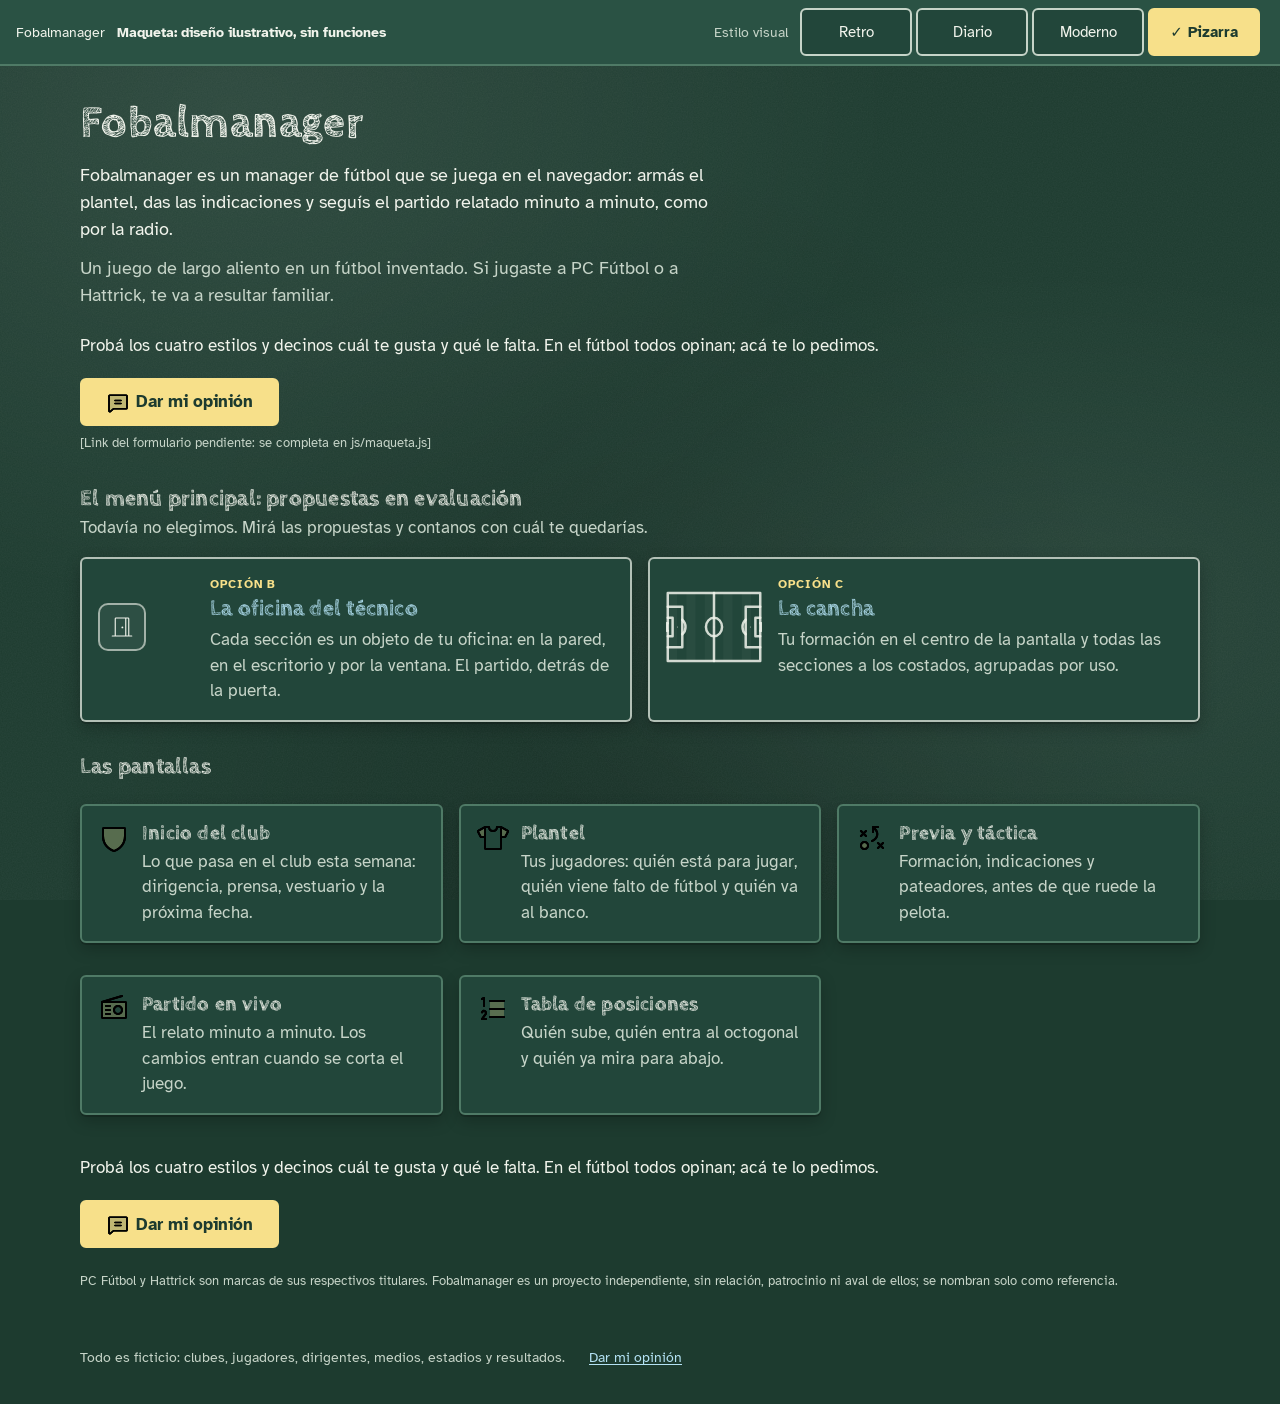
==== commit 9a180901: "Opción D en rediseño y circuito de imágenes generadas (RN-759 a RN-761) - menu-d.html queda con el a" ====
--- a/index.html
+++ b/index.html
@@ -23,7 +23,7 @@
 <section class="comparar-menus" aria-labelledby="t-menus">
 <h2 id="t-menus">El menú principal: propuestas en evaluación</h2>
 <p class="suave">Todavía no elegimos. Mirá las propuestas y contanos con cuál te quedarías.</p>
-<ul class="tarjetas-menu" role="list"><li class="seccion"><a href="menu-b.html"><span class="muestra-menu"><span class="placa-ic"><svg class="ic" viewBox="0 0 256 256" aria-hidden="true" focusable="false"><use class="ic-duotone" href="#ph-door-open-duotone"/><use class="ic-light" href="#ph-door-open-light"/><use class="ic-regular" href="#ph-door-open-regular"/></svg></span></span><div><span class="volanta">Opción B</span><h3>La oficina del técnico</h3><p>Cada sección es un objeto de tu oficina: en la pared, en el escritorio y por la ventana. El partido, detrás de la puerta.</p></div></a></li><li class="seccion"><a href="menu-c.html"><span class="muestra-menu"><svg class="cancha-svg" viewBox="0 0 1090 720" preserveAspectRatio="none" aria-hidden="true" focusable="false"><rect class="cesped" x="0" y="0" width="1090" height="720"/><rect class="franja" x="20" y="20" width="105" height="680"/><rect class="franja" x="230" y="20" width="105" height="680"/><rect class="franja" x="440" y="20" width="105" height="680"/><rect class="franja" x="650" y="20" width="105" height="680"/><rect class="franja" x="860" y="20" width="105" height="680"/><path class="cal" d="M20 20 L1070 20 L1070 700 L20 700 L20 20"/><path class="cal" d="M545 20 L545 700"/><path class="cal" d="M20 158.5 L185 158.5 L185 561.5 L20 561.5"/><path class="cal" d="M20 268.5 L75 268.5 L75 451.5 L20 451.5"/><path class="cal" d="M20 323.4 L8 323.4 L8 396.6 L20 396.6"/><path class="cal" d="M185 286.9A91.5 91.5 0 0 1 185 433.1"/><path class="cal" d="M1070 158.5 L905 158.5 L905 561.5 L1070 561.5"/><path class="cal" d="M1070 268.5 L1015 268.5 L1015 451.5 L1070 451.5"/><path class="cal" d="M1070 323.4 L1082 323.4 L1082 396.6 L1070 396.6"/><path class="cal" d="M905 286.9A91.5 91.5 0 0 0 905 433.1"/><circle class="cal" cx="545" cy="360" r="91.5"/><circle class="cal-punto" cx="545" cy="360" r="5"/><circle class="cal-punto" cx="130" cy="360" r="5"/><circle class="cal-punto" cx="960" cy="360" r="5"/></svg></span><div><span class="volanta">Opción C</span><h3>La cancha</h3><p>Tu formación en el centro de la pantalla y todas las secciones a los costados, agrupadas por uso.</p></div></a></li><li class="seccion"><a href="menu-d.html"><span class="muestra-menu"><span class="muestra-d"><svg class="tiza-svg apaisada" viewBox="0 0 1090 720" preserveAspectRatio="xMidYMid meet" aria-hidden="true" focusable="false"><defs><filter id="tiza-muestra" x="-5%" y="-5%" width="110%" height="110%"><feTurbulence type="fractalNoise" baseFrequency="0.9" numOctaves="2" seed="7" result="ruido"/><feDisplacementMap in="SourceGraphic" in2="ruido" scale="3" result="movido"/><feTurbulence type="fractalNoise" baseFrequency="2.4" numOctaves="1" seed="3" result="grano"/><feColorMatrix in="grano" type="matrix" values="0 0 0 0 0  0 0 0 0 0  0 0 0 0 0  0 0 0 -2.2 1.75" result="mascara"/><feComposite in="movido" in2="mascara" operator="in"/></filter><marker id="punta-muestra" viewBox="0 0 10 10" refX="7" refY="5" markerWidth="5" markerHeight="5" orient="auto"><path d="M0 0L10 5 0 10" fill="none" stroke="#f2d64b" stroke-width="2"/></marker></defs><g filter="url(#tiza-muestra)"><g class="tiza-lineas"><path class="cal" d="M20 20 L1070 20 L1070 700 L20 700 L20 20"/><path class="cal" d="M545 20 L545 700"/><path class="cal" d="M20 158.5 L185 158.5 L185 561.5 L20 561.5"/><path class="cal" d="M20 268.5 L75 268.5 L75 451.5 L20 451.5"/><path class="cal" d="M20 323.4 L8 323.4 L8 396.6 L20 396.6"/><path class="cal" d="M185 286.9A91.5 91.5 0 0 1 185 433.1"/><path class="cal" d="M1070 158.5 L905 158.5 L905 561.5 L1070 561.5"/><path class="cal" d="M1070 268.5 L1015 268.5 L1015 451.5 L1070 451.5"/><path class="cal" d="M1070 323.4 L1082 323.4 L1082 396.6 L1070 396.6"/><path class="cal" d="M905 286.9A91.5 91.5 0 0 0 905 433.1"/><circle class="cal" cx="545" cy="360" r="91.5"/><circle class="cal-punto" cx="545" cy="360" r="5"/><circle class="cal-punto" cx="130" cy="360" r="5"/><circle class="cal-punto" cx="960" cy="360" r="5"/></g><g class="tiza-marcas"><circle class="tiza-o" cx="300" cy="130" r="16"/><circle class="tiza-o" cx="520" cy="610" r="16"/><circle class="tiza-o" cx="770" cy="175" r="16"/><circle class="tiza-o" cx="880" cy="430" r="16"/><circle class="tiza-o" cx="430" cy="470" r="16"/><circle class="tiza-o" cx="150" cy="560" r="16"/><path class="tiza-x" d="M206 316l28 28M234 316l-28 28"/><path class="tiza-x" d="M596 236l28 28M624 236l-28 28"/><path class="tiza-x" d="M686 506l28 28M714 506l-28 28"/><path class="tiza-x" d="M946 626l28 28M974 626l-28 28"/><path class="tiza-x" d="M346 601l28 28M374 601l-28 28"/><path class="tiza-x" d="M821 81l28 28M849 81l-28 28"/><path class="tiza-x" d="M106 126l28 28M134 126l-28 28"/><path class="tiza-x" d="M966 286l28 28M994 286l-28 28"/><path class="tiza-flecha" d="M260 400 Q420 290 560 380" marker-end="url(#punta-muestra)"/><path class="tiza-flecha" d="M640 150 Q780 50 905 175" marker-end="url(#punta-muestra)"/><path class="tiza-flecha" d="M300 655 Q500 560 700 645" marker-end="url(#punta-muestra)"/><path class="tiza-flecha" d="M470 220 Q560 110 690 205" marker-end="url(#punta-muestra)"/><path class="tiza-flecha" d="M160 250 Q230 470 330 520" marker-end="url(#punta-muestra)"/><path class="tiza-flecha" d="M760 600 Q900 520 960 390" marker-end="url(#punta-muestra)"/></g></g></svg><svg class="pixel personaje p-asistente" viewBox="0 0 34 50" width="34" height="50" shape-rendering="crispEdges" aria-hidden="true" focusable="false"><rect x="13" y="1" width="5" height="1" fill="#332a2f"/><rect x="18" y="1" width="2" height="1" fill="#1b1421"/><rect x="20" y="1" width="1" height="1" fill="#181120"/><rect x="12" y="2" width="1" height="1" fill="#332a2f"/><rect x="13" y="2" width="5" height="1" fill="#6a5c4a"/><rect x="18" y="2" width="2" height="1" fill="#2a2026"/><rect x="20" y="2" width="1" height="1" fill="#221824"/><rect x="21" y="2" width="1" height="1" fill="#181120"/><rect x="11" y="3" width="1" height="1" fill="#332a2f"/><rect x="12" y="3" width="3" height="1" fill="#6a5c4a"/><rect x="15" y="3" width="3" height="1" fill="#2a1c12"/><rect x="18" y="3" width="3" height="1" fill="#2a2026"/><rect x="21" y="3" width="1" height="1" fill="#221824"/><rect x="22" y="3" width="1" height="1" fill="#181120"/><rect x="10" y="4" width="1" height="1" fill="#332a2f"/><rect x="11" y="4" width="4" height="1" fill="#6a5c4a"/><rect x="15" y="4" width="4" height="1" fill="#2a1c12"/><rect x="19" y="4" width="3" height="1" fill="#2a2026"/><rect x="22" y="4" width="1" height="1" fill="#221824"/><rect x="23" y="4" width="1" height="1" fill="#181120"/><rect x="10" y="5" width="1" height="1" fill="#332a2f"/><rect x="11" y="5" width="4" height="1" fill="#6a5c4a"/><rect x="15" y="5" width="4" height="1" fill="#2a1c12"/><rect x="19" y="5" width="3" height="1" fill="#2a2026"/><rect x="22" y="5" width="1" height="1" fill="#221824"/><rect x="23" y="5" width="1" height="1" fill="#181120"/><rect x="10" y="6" width="1" height="1" fill="#332a2f"/><rect x="11" y="6" width="4" height="1" fill="#6a5c4a"/><rect x="15" y="6" width="7" height="1" fill="#2a2026"/><rect x="22" y="6" width="1" height="1" fill="#221824"/><rect x="23" y="6" width="1" height="1" fill="#181120"/><rect x="10" y="7" width="1" height="1" fill="#332a2f"/><rect x="11" y="7" width="1" height="1" fill="#6a5c4a"/><rect x="12" y="7" width="3" height="1" fill="#2a2026"/><rect x="15" y="7" width="1" height="1" fill="#a57d61"/><rect x="16" y="7" width="2" height="1" fill="#e4b985"/><rect x="18" y="7" width="2" height="1" fill="#a57d61"/><rect x="20" y="7" width="1" height="1" fill="#7a5a4e"/><rect x="21" y="7" width="1" height="1" fill="#2a2026"/><rect x="22" y="7" width="1" height="1" fill="#2a1c12"/><rect x="23" y="7" width="1" height="1" fill="#1b1219"/><rect x="10" y="8" width="1" height="1" fill="#624e45"/><rect x="11" y="8" width="1" height="1" fill="#2a2026"/><rect x="12" y="8" width="1" height="1" fill="#e4b985"/><rect x="13" y="8" width="3" height="1" fill="#20150e"/><rect x="16" y="8" width="2" height="1" fill="#d9a066"/><rect x="18" y="8" width="3" height="1" fill="#20150e"/><rect x="21" y="8" width="1" height="1" fill="#e4b985"/><rect x="22" y="8" width="1" height="1" fill="#2a2026"/><rect x="23" y="8" width="1" height="1" fill="#3a2a30"/><rect x="9" y="9" width="1" height="1" fill="#624e45"/><rect x="10" y="9" width="4" height="1" fill="#e4b985"/><rect x="14" y="9" width="2" height="1" fill="#a57d61"/><rect x="16" y="9" width="2" height="1" fill="#d9a066"/><rect x="18" y="9" width="5" height="1" fill="#a57d61"/><rect x="23" y="9" width="1" height="1" fill="#7a5a4e"/><rect x="24" y="9" width="1" height="1" fill="#3a2a30"/><rect x="9" y="10" width="1" height="1" fill="#624e45"/><rect x="10" y="10" width="1" height="1" fill="#e4b985"/><rect x="11" y="10" width="1" height="1" fill="#d9a066"/><rect x="12" y="10" width="2" height="1" fill="#a57d61"/><rect x="14" y="10" width="1" height="1" fill="#1c1410"/><rect x="15" y="10" width="1" height="1" fill="#ffffff"/><rect x="16" y="10" width="2" height="1" fill="#d9a066"/><rect x="18" y="10" width="1" height="1" fill="#1c1410"/><rect x="19" y="10" width="1" height="1" fill="#ffffff"/><rect x="20" y="10" width="1" height="1" fill="#e4b985"/><rect x="21" y="10" width="1" height="1" fill="#d9a066"/><rect x="22" y="10" width="2" height="1" fill="#a57d61"/><rect x="24" y="10" width="1" height="1" fill="#4a3737"/><rect x="9" y="11" width="1" height="1" fill="#4a3737"/><rect x="10" y="11" width="1" height="1" fill="#a57d61"/><rect x="11" y="11" width="1" height="1" fill="#d9a066"/><rect x="12" y="11" width="2" height="1" fill="#a57d61"/><rect x="14" y="11" width="2" height="1" fill="#1c1410"/><rect x="16" y="11" width="1" height="1" fill="#d9a066"/><rect x="17" y="11" width="1" height="1" fill="#a57d61"/><rect x="18" y="11" width="2" height="1" fill="#1c1410"/><rect x="20" y="11" width="1" height="1" fill="#e4b985"/><rect x="21" y="11" width="1" height="1" fill="#d9a066"/><rect x="22" y="11" width="2" height="1" fill="#a57d61"/><rect x="24" y="11" width="1" height="1" fill="#4a3737"/><rect x="10" y="12" width="1" height="1" fill="#4a3737"/><rect x="11" y="12" width="2" height="1" fill="#e4b985"/><rect x="13" y="12" width="1" height="1" fill="#d9a066"/><rect x="14" y="12" width="1" height="1" fill="#e4b985"/><rect x="15" y="12" width="1" height="1" fill="#a57d61"/><rect x="16" y="12" width="1" height="1" fill="#7a5a4e"/><rect x="17" y="12" width="1" height="1" fill="#ae8052"/><rect x="18" y="12" width="2" height="1" fill="#e4b985"/><rect x="20" y="12" width="1" height="1" fill="#d9a066"/><rect x="21" y="12" width="1" height="1" fill="#a57d61"/><rect x="22" y="12" width="1" height="1" fill="#7a5a4e"/><rect x="23" y="12" width="1" height="1" fill="#4a3737"/><rect x="10" y="13" width="1" height="1" fill="#4a3737"/><rect x="11" y="13" width="1" height="1" fill="#a57d61"/><rect x="12" y="13" width="1" height="1" fill="#e4b985"/><rect x="13" y="13" width="1" height="1" fill="#d9a066"/><rect x="14" y="13" width="1" height="1" fill="#a57d61"/><rect x="15" y="13" width="1" height="1" fill="#7a5a4e"/><rect x="16" y="13" width="2" height="1" fill="#ae8052"/><rect x="18" y="13" width="1" height="1" fill="#a57d61"/><rect x="19" y="13" width="1" height="1" fill="#e4b985"/><rect x="20" y="13" width="1" height="1" fill="#d9a066"/><rect x="21" y="13" width="1" height="1" fill="#a57d61"/><rect x="22" y="13" width="1" height="1" fill="#7a5a4e"/><rect x="23" y="13" width="1" height="1" fill="#3a2a30"/><rect x="11" y="14" width="1" height="1" fill="#4a3737"/><rect x="12" y="14" width="1" height="1" fill="#a57d61"/><rect x="13" y="14" width="1" height="1" fill="#d9a066"/><rect x="14" y="14" width="1" height="1" fill="#a57d61"/><rect x="15" y="14" width="4" height="1" fill="#7e5d3b"/><rect x="19" y="14" width="1" height="1" fill="#e4b985"/><rect x="20" y="14" width="1" height="1" fill="#d9a066"/><rect x="21" y="14" width="1" height="1" fill="#a57d61"/><rect x="22" y="14" width="1" height="1" fill="#3a2a30"/><rect x="12" y="15" width="1" height="1" fill="#4a3737"/><rect x="13" y="15" width="1" height="1" fill="#a57d61"/><rect x="14" y="15" width="4" height="1" fill="#e4b985"/><rect x="18" y="15" width="2" height="1" fill="#a57d61"/><rect x="20" y="15" width="1" height="1" fill="#7a5a4e"/><rect x="21" y="15" width="1" height="1" fill="#4a3737"/><rect x="13" y="16" width="1" height="1" fill="#4a3737"/><rect x="14" y="16" width="5" height="1" fill="#a57d61"/><rect x="19" y="16" width="1" height="1" fill="#7a5a4e"/><rect x="20" y="16" width="1" height="1" fill="#3a2a30"/><rect x="11" y="17" width="2" height="1" fill="#30403c"/><rect x="13" y="17" width="1" height="1" fill="#182a2e"/><rect x="14" y="17" width="1" height="1" fill="#504950"/><rect x="15" y="17" width="4" height="1" fill="#876653"/><rect x="19" y="17" width="1" height="1" fill="#3e3742"/><rect x="20" y="17" width="2" height="1" fill="#30403c"/><rect x="22" y="17" width="1" height="1" fill="#182a2e"/><rect x="7" y="18" width="2" height="1" fill="#30403c"/><rect x="9" y="18" width="1" height="1" fill="#182a2e"/><rect x="10" y="18" width="1" height="1" fill="#30403c"/><rect x="11" y="18" width="2" height="1" fill="#62966c"/><rect x="13" y="18" width="1" height="1" fill="#235a48"/><rect x="14" y="18" width="5" height="1" fill="#b4aca1"/><rect x="19" y="18" width="1" height="1" fill="#857c7c"/><rect x="20" y="18" width="2" height="1" fill="#62966c"/><rect x="22" y="18" width="1" height="1" fill="#235a48"/><rect x="23" y="18" width="1" height="1" fill="#162029"/><rect x="24" y="18" width="2" height="1" fill="#30403c"/><rect x="26" y="18" width="1" height="1" fill="#182a2e"/><rect x="6" y="19" width="1" height="1" fill="#30403c"/><rect x="7" y="19" width="2" height="1" fill="#62966c"/><rect x="9" y="19" width="1" height="1" fill="#235a48"/><rect x="10" y="19" width="2" height="1" fill="#62966c"/><rect x="12" y="19" width="2" height="1" fill="#235a48"/><rect x="14" y="19" width="1" height="1" fill="#1d413c"/><rect x="15" y="19" width="4" height="1" fill="#c9ced6"/><rect x="19" y="19" width="4" height="1" fill="#235a48"/><rect x="23" y="19" width="1" height="1" fill="#1d413c"/><rect x="24" y="19" width="2" height="1" fill="#62966c"/><rect x="26" y="19" width="1" height="1" fill="#235a48"/><rect x="27" y="19" width="1" height="1" fill="#182a2e"/><rect x="6" y="20" width="1" height="1" fill="#30403c"/><rect x="7" y="20" width="1" height="1" fill="#62966c"/><rect x="8" y="20" width="1" height="1" fill="#1f6e43"/><rect x="9" y="20" width="1" height="1" fill="#235a48"/><rect x="10" y="20" width="2" height="1" fill="#1f6e43"/><rect x="12" y="20" width="1" height="1" fill="#a27d57"/><rect x="13" y="20" width="2" height="1" fill="#624133"/><rect x="15" y="20" width="4" height="1" fill="#c9ced6"/><rect x="19" y="20" width="3" height="1" fill="#624133"/><rect x="22" y="20" width="2" height="1" fill="#1f6e43"/><rect x="24" y="20" width="1" height="1" fill="#62966c"/><rect x="25" y="20" width="1" height="1" fill="#1f6e43"/><rect x="26" y="20" width="1" height="1" fill="#235a48"/><rect x="27" y="20" width="1" height="1" fill="#182a2e"/><rect x="6" y="21" width="1" height="1" fill="#30403c"/><rect x="7" y="21" width="1" height="1" fill="#62966c"/><rect x="8" y="21" width="1" height="1" fill="#1f6e43"/><rect x="9" y="21" width="1" height="1" fill="#235a48"/><rect x="10" y="21" width="2" height="1" fill="#1f6e43"/><rect x="12" y="21" width="1" height="1" fill="#7a4b25"/><rect x="13" y="21" width="8" height="1" fill="#f4f1e8"/><rect x="21" y="21" width="1" height="1" fill="#7a4b25"/><rect x="22" y="21" width="2" height="1" fill="#1f6e43"/><rect x="24" y="21" width="1" height="1" fill="#62966c"/><rect x="25" y="21" width="1" height="1" fill="#1f6e43"/><rect x="26" y="21" width="1" height="1" fill="#235a48"/><rect x="27" y="21" width="1" height="1" fill="#182a2e"/><rect x="6" y="22" width="1" height="1" fill="#30403c"/><rect x="7" y="22" width="1" height="1" fill="#62966c"/><rect x="8" y="22" width="1" height="1" fill="#1f6e43"/><rect x="9" y="22" width="1" height="1" fill="#235a48"/><rect x="10" y="22" width="2" height="1" fill="#1f6e43"/><rect x="12" y="22" width="1" height="1" fill="#7a4b25"/><rect x="13" y="22" width="8" height="1" fill="#f4f1e8"/><rect x="21" y="22" width="1" height="1" fill="#7a4b25"/><rect x="22" y="22" width="2" height="1" fill="#1f6e43"/><rect x="24" y="22" width="1" height="1" fill="#62966c"/><rect x="25" y="22" width="1" height="1" fill="#1f6e43"/><rect x="26" y="22" width="1" height="1" fill="#235a48"/><rect x="27" y="22" width="1" height="1" fill="#182a2e"/><rect x="6" y="23" width="1" height="1" fill="#30403c"/><rect x="7" y="23" width="1" height="1" fill="#62966c"/><rect x="8" y="23" width="1" height="1" fill="#1f6e43"/><rect x="9" y="23" width="1" height="1" fill="#235a48"/><rect x="10" y="23" width="2" height="1" fill="#1f6e43"/><rect x="12" y="23" width="1" height="1" fill="#7a4b25"/><rect x="13" y="23" width="1" height="1" fill="#f4f1e8"/><rect x="14" y="23" width="6" height="1" fill="#8a8f96"/><rect x="20" y="23" width="1" height="1" fill="#f4f1e8"/><rect x="21" y="23" width="1" height="1" fill="#7a4b25"/><rect x="22" y="23" width="2" height="1" fill="#1f6e43"/><rect x="24" y="23" width="1" height="1" fill="#62966c"/><rect x="25" y="23" width="1" height="1" fill="#1f6e43"/><rect x="26" y="23" width="1" height="1" fill="#235a48"/><rect x="27" y="23" width="1" height="1" fill="#182a2e"/><rect x="6" y="24" width="1" height="1" fill="#30403c"/><rect x="7" y="24" width="1" height="1" fill="#62966c"/><rect x="8" y="24" width="1" height="1" fill="#1f6e43"/><rect x="9" y="24" width="1" height="1" fill="#235a48"/><rect x="10" y="24" width="1" height="1" fill="#1f6e43"/><rect x="11" y="24" width="1" height="1" fill="#235a48"/><rect x="12" y="24" width="1" height="1" fill="#624133"/><rect x="13" y="24" width="8" height="1" fill="#f4f1e8"/><rect x="21" y="24" width="1" height="1" fill="#624133"/><rect x="22" y="24" width="1" height="1" fill="#235a48"/><rect x="23" y="24" width="1" height="1" fill="#1f6e43"/><rect x="24" y="24" width="1" height="1" fill="#62966c"/><rect x="25" y="24" width="1" height="1" fill="#1f6e43"/><rect x="26" y="24" width="1" height="1" fill="#235a48"/><rect x="27" y="24" width="1" height="1" fill="#182a2e"/><rect x="6" y="25" width="1" height="1" fill="#30403c"/><rect x="7" y="25" width="1" height="1" fill="#62966c"/><rect x="8" y="25" width="1" height="1" fill="#1f6e43"/><rect x="9" y="25" width="2" height="1" fill="#235a48"/><rect x="11" y="25" width="2" height="1" fill="#e4b985"/><rect x="13" y="25" width="1" height="1" fill="#a57d61"/><rect x="14" y="25" width="6" height="1" fill="#8a8f96"/><rect x="20" y="25" width="2" height="1" fill="#e4b985"/><rect x="22" y="25" width="1" height="1" fill="#a57d61"/><rect x="23" y="25" width="1" height="1" fill="#235a48"/><rect x="24" y="25" width="1" height="1" fill="#62966c"/><rect x="25" y="25" width="1" height="1" fill="#1f6e43"/><rect x="26" y="25" width="1" height="1" fill="#235a48"/><rect x="27" y="25" width="1" height="1" fill="#182a2e"/><rect x="6" y="26" width="1" height="1" fill="#182a2e"/><rect x="7" y="26" width="4" height="1" fill="#235a48"/><rect x="11" y="26" width="1" height="1" fill="#e4b985"/><rect x="12" y="26" width="1" height="1" fill="#d9a066"/><rect x="13" y="26" width="1" height="1" fill="#a57d61"/><rect x="14" y="26" width="6" height="1" fill="#f4f1e8"/><rect x="20" y="26" width="1" height="1" fill="#e4b985"/><rect x="21" y="26" width="1" height="1" fill="#d9a066"/><rect x="22" y="26" width="1" height="1" fill="#a57d61"/><rect x="23" y="26" width="1" height="1" fill="#62966c"/><rect x="24" y="26" width="1" height="1" fill="#1f6e43"/><rect x="25" y="26" width="2" height="1" fill="#235a48"/><rect x="27" y="26" width="1" height="1" fill="#182a2e"/><rect x="7" y="27" width="2" height="1" fill="#182a2e"/><rect x="9" y="27" width="2" height="1" fill="#1f6e43"/><rect x="11" y="27" width="3" height="1" fill="#a57d61"/><rect x="14" y="27" width="6" height="1" fill="#8a8f96"/><rect x="20" y="27" width="3" height="1" fill="#a57d61"/><rect x="23" y="27" width="2" height="1" fill="#1f6e43"/><rect x="25" y="27" width="2" height="1" fill="#182a2e"/><rect x="8" y="28" width="1" height="1" fill="#182a2e"/><rect x="9" y="28" width="4" height="1" fill="#235a48"/><rect x="13" y="28" width="8" height="1" fill="#f4f1e8"/><rect x="21" y="28" width="4" height="1" fill="#235a48"/><rect x="25" y="28" width="1" height="1" fill="#182a2e"/><rect x="9" y="29" width="1" height="1" fill="#182a2e"/><rect x="10" y="29" width="2" height="1" fill="#62966c"/><rect x="12" y="29" width="1" height="1" fill="#a27d57"/><rect x="13" y="29" width="8" height="1" fill="#f4f1e8"/><rect x="21" y="29" width="1" height="1" fill="#a27d57"/><rect x="22" y="29" width="2" height="1" fill="#62966c"/><rect x="24" y="29" width="1" height="1" fill="#182a2e"/><rect x="9" y="30" width="1" height="1" fill="#182a2e"/><rect x="10" y="30" width="2" height="1" fill="#235a48"/><rect x="12" y="30" width="9" height="1" fill="#624133"/><rect x="21" y="30" width="1" height="1" fill="#4a302d"/><rect x="22" y="30" width="2" height="1" fill="#235a48"/><rect x="24" y="30" width="1" height="1" fill="#182a2e"/><rect x="9" y="31" width="1" height="1" fill="#162129"/><rect x="10" y="31" width="13" height="1" fill="#1c423a"/><rect x="23" y="31" width="1" height="1" fill="#183032"/><rect x="24" y="31" width="1" height="1" fill="#141a26"/><rect x="9" y="32" width="1" height="1" fill="#30403c"/><rect x="10" y="32" width="9" height="1" fill="#62966c"/><rect x="19" y="32" width="4" height="1" fill="#235a48"/><rect x="23" y="32" width="1" height="1" fill="#1d413c"/><rect x="24" y="32" width="1" height="1" fill="#162029"/><rect x="9" y="33" width="1" height="1" fill="#182a2e"/><rect x="10" y="33" width="1" height="1" fill="#235a48"/><rect x="11" y="33" width="3" height="1" fill="#62966c"/><rect x="14" y="33" width="2" height="1" fill="#1f6e43"/><rect x="16" y="33" width="2" height="1" fill="#235a48"/><rect x="18" y="33" width="1" height="1" fill="#1f6e43"/><rect x="19" y="33" width="4" height="1" fill="#235a48"/><rect x="23" y="33" width="1" height="1" fill="#1d413c"/><rect x="24" y="33" width="1" height="1" fill="#162029"/><rect x="9" y="34" width="1" height="1" fill="#68605d"/><rect x="10" y="34" width="1" height="1" fill="#f4e8c5"/><rect x="11" y="34" width="2" height="1" fill="#62966c"/><rect x="13" y="34" width="1" height="1" fill="#1f6e43"/><rect x="14" y="34" width="1" height="1" fill="#235a48"/><rect x="15" y="34" width="1" height="1" fill="#1d413c"/><rect x="16" y="34" width="2" height="1" fill="#182a2e"/><rect x="18" y="34" width="2" height="1" fill="#62966c"/><rect x="20" y="34" width="1" height="1" fill="#1f6e43"/><rect x="21" y="34" width="1" height="1" fill="#235a48"/><rect x="22" y="34" width="1" height="1" fill="#1d413c"/><rect x="23" y="34" width="1" height="1" fill="#f4e8c5"/><rect x="24" y="34" width="1" height="1" fill="#68605d"/><rect x="9" y="35" width="1" height="1" fill="#665e5c"/><rect x="10" y="35" width="1" height="1" fill="#efe3c2"/><rect x="11" y="35" width="2" height="1" fill="#62966c"/><rect x="13" y="35" width="1" height="1" fill="#1f6e43"/><rect x="14" y="35" width="1" height="1" fill="#235a48"/><rect x="15" y="35" width="1" height="1" fill="#1d413c"/><rect x="16" y="35" width="1" height="1" fill="#162029"/><rect x="17" y="35" width="1" height="1" fill="#30403c"/><rect x="18" y="35" width="2" height="1" fill="#62966c"/><rect x="20" y="35" width="1" height="1" fill="#1f6e43"/><rect x="21" y="35" width="1" height="1" fill="#235a48"/><rect x="22" y="35" width="1" height="1" fill="#1d413c"/><rect x="23" y="35" width="1" height="1" fill="#efe3c2"/><rect x="24" y="35" width="1" height="1" fill="#665e5c"/><rect x="9" y="36" width="1" height="1" fill="#665e5c"/><rect x="10" y="36" width="1" height="1" fill="#efe3c2"/><rect x="11" y="36" width="2" height="1" fill="#62966c"/><rect x="13" y="36" width="1" height="1" fill="#1f6e43"/><rect x="14" y="36" width="1" height="1" fill="#235a48"/><rect x="15" y="36" width="1" height="1" fill="#1d413c"/><rect x="16" y="36" width="1" height="1" fill="#162029"/><rect x="17" y="36" width="1" height="1" fill="#30403c"/><rect x="18" y="36" width="2" height="1" fill="#62966c"/><rect x="20" y="36" width="1" height="1" fill="#1f6e43"/><rect x="21" y="36" width="1" height="1" fill="#235a48"/><rect x="22" y="36" width="1" height="1" fill="#1d413c"/><rect x="23" y="36" width="1" height="1" fill="#efe3c2"/><rect x="24" y="36" width="1" height="1" fill="#665e5c"/><rect x="9" y="37" width="1" height="1" fill="#665e5c"/><rect x="10" y="37" width="1" height="1" fill="#efe3c2"/><rect x="11" y="37" width="2" height="1" fill="#62966c"/><rect x="13" y="37" width="1" height="1" fill="#1f6e43"/><rect x="14" y="37" width="1" height="1" fill="#235a48"/><rect x="15" y="37" width="1" height="1" fill="#1d413c"/><rect x="16" y="37" width="1" height="1" fill="#162029"/><rect x="17" y="37" width="1" height="1" fill="#30403c"/><rect x="18" y="37" width="2" height="1" fill="#62966c"/><rect x="20" y="37" width="1" height="1" fill="#1f6e43"/><rect x="21" y="37" width="1" height="1" fill="#235a48"/><rect x="22" y="37" width="1" height="1" fill="#1d413c"/><rect x="23" y="37" width="1" height="1" fill="#efe3c2"/><rect x="24" y="37" width="1" height="1" fill="#665e5c"/><rect x="9" y="38" width="1" height="1" fill="#665e5c"/><rect x="10" y="38" width="1" height="1" fill="#efe3c2"/><rect x="11" y="38" width="2" height="1" fill="#62966c"/><rect x="13" y="38" width="1" height="1" fill="#1f6e43"/><rect x="14" y="38" width="1" height="1" fill="#235a48"/><rect x="15" y="38" width="1" height="1" fill="#1d413c"/><rect x="16" y="38" width="1" height="1" fill="#162029"/><rect x="17" y="38" width="1" height="1" fill="#30403c"/><rect x="18" y="38" width="2" height="1" fill="#62966c"/><rect x="20" y="38" width="1" height="1" fill="#1f6e43"/><rect x="21" y="38" width="1" height="1" fill="#235a48"/><rect x="22" y="38" width="1" height="1" fill="#1d413c"/><rect x="23" y="38" width="1" height="1" fill="#efe3c2"/><rect x="24" y="38" width="1" height="1" fill="#665e5c"/><rect x="9" y="39" width="1" height="1" fill="#665e5c"/><rect x="10" y="39" width="1" height="1" fill="#efe3c2"/><rect x="11" y="39" width="2" height="1" fill="#62966c"/><rect x="13" y="39" width="1" height="1" fill="#1f6e43"/><rect x="14" y="39" width="1" height="1" fill="#235a48"/><rect x="15" y="39" width="1" height="1" fill="#1d413c"/><rect x="16" y="39" width="1" height="1" fill="#162029"/><rect x="17" y="39" width="1" height="1" fill="#30403c"/><rect x="18" y="39" width="2" height="1" fill="#62966c"/><rect x="20" y="39" width="1" height="1" fill="#1f6e43"/><rect x="21" y="39" width="1" height="1" fill="#235a48"/><rect x="22" y="39" width="1" height="1" fill="#1d413c"/><rect x="23" y="39" width="1" height="1" fill="#efe3c2"/><rect x="24" y="39" width="1" height="1" fill="#665e5c"/><rect x="9" y="40" width="1" height="1" fill="#665e5c"/><rect x="10" y="40" width="1" height="1" fill="#efe3c2"/><rect x="11" y="40" width="2" height="1" fill="#62966c"/><rect x="13" y="40" width="1" height="1" fill="#1f6e43"/><rect x="14" y="40" width="1" height="1" fill="#235a48"/><rect x="15" y="40" width="1" height="1" fill="#1d413c"/><rect x="16" y="40" width="1" height="1" fill="#162029"/><rect x="17" y="40" width="1" height="1" fill="#30403c"/><rect x="18" y="40" width="2" height="1" fill="#62966c"/><rect x="20" y="40" width="1" height="1" fill="#1f6e43"/><rect x="21" y="40" width="1" height="1" fill="#235a48"/><rect x="22" y="40" width="1" height="1" fill="#1d413c"/><rect x="23" y="40" width="1" height="1" fill="#efe3c2"/><rect x="24" y="40" width="1" height="1" fill="#665e5c"/><rect x="9" y="41" width="1" height="1" fill="#665e5c"/><rect x="10" y="41" width="1" height="1" fill="#efe3c2"/><rect x="11" y="41" width="2" height="1" fill="#62966c"/><rect x="13" y="41" width="1" height="1" fill="#1f6e43"/><rect x="14" y="41" width="1" height="1" fill="#235a48"/><rect x="15" y="41" width="1" height="1" fill="#1d413c"/><rect x="16" y="41" width="1" height="1" fill="#162029"/><rect x="17" y="41" width="1" height="1" fill="#30403c"/><rect x="18" y="41" width="2" height="1" fill="#62966c"/><rect x="20" y="41" width="1" height="1" fill="#1f6e43"/><rect x="21" y="41" width="1" height="1" fill="#235a48"/><rect x="22" y="41" width="1" height="1" fill="#1d413c"/><rect x="23" y="41" width="1" height="1" fill="#efe3c2"/><rect x="24" y="41" width="1" height="1" fill="#665e5c"/><rect x="9" y="42" width="1" height="1" fill="#665e5c"/><rect x="10" y="42" width="1" height="1" fill="#efe3c2"/><rect x="11" y="42" width="2" height="1" fill="#62966c"/><rect x="13" y="42" width="1" height="1" fill="#1f6e43"/><rect x="14" y="42" width="1" height="1" fill="#235a48"/><rect x="15" y="42" width="1" height="1" fill="#1d413c"/><rect x="16" y="42" width="1" height="1" fill="#162029"/><rect x="17" y="42" width="1" height="1" fill="#30403c"/><rect x="18" y="42" width="2" height="1" fill="#62966c"/><rect x="20" y="42" width="1" height="1" fill="#1f6e43"/><rect x="21" y="42" width="1" height="1" fill="#235a48"/><rect x="22" y="42" width="1" height="1" fill="#1d413c"/><rect x="23" y="42" width="1" height="1" fill="#efe3c2"/><rect x="24" y="42" width="1" height="1" fill="#665e5c"/><rect x="9" y="43" width="1" height="1" fill="#665e5c"/><rect x="10" y="43" width="1" height="1" fill="#efe3c2"/><rect x="11" y="43" width="2" height="1" fill="#62966c"/><rect x="13" y="43" width="1" height="1" fill="#1f6e43"/><rect x="14" y="43" width="1" height="1" fill="#235a48"/><rect x="15" y="43" width="1" height="1" fill="#1d413c"/><rect x="16" y="43" width="1" height="1" fill="#162029"/><rect x="17" y="43" width="1" height="1" fill="#30403c"/><rect x="18" y="43" width="2" height="1" fill="#62966c"/><rect x="20" y="43" width="1" height="1" fill="#1f6e43"/><rect x="21" y="43" width="1" height="1" fill="#235a48"/><rect x="22" y="43" width="1" height="1" fill="#1d413c"/><rect x="23" y="43" width="1" height="1" fill="#efe3c2"/><rect x="24" y="43" width="1" height="1" fill="#665e5c"/><rect x="9" y="44" width="1" height="1" fill="#665e5c"/><rect x="10" y="44" width="1" height="1" fill="#efe3c2"/><rect x="11" y="44" width="2" height="1" fill="#62966c"/><rect x="13" y="44" width="1" height="1" fill="#1f6e43"/><rect x="14" y="44" width="1" height="1" fill="#235a48"/><rect x="15" y="44" width="1" height="1" fill="#1d413c"/><rect x="16" y="44" width="1" height="1" fill="#162029"/><rect x="17" y="44" width="1" height="1" fill="#30403c"/><rect x="18" y="44" width="2" height="1" fill="#62966c"/><rect x="20" y="44" width="1" height="1" fill="#1f6e43"/><rect x="21" y="44" width="1" height="1" fill="#235a48"/><rect x="22" y="44" width="1" height="1" fill="#1d413c"/><rect x="23" y="44" width="1" height="1" fill="#efe3c2"/><rect x="24" y="44" width="1" height="1" fill="#665e5c"/><rect x="9" y="45" width="1" height="1" fill="#504950"/><rect x="10" y="45" width="1" height="1" fill="#b4aca1"/><rect x="11" y="45" width="4" height="1" fill="#235a48"/><rect x="15" y="45" width="1" height="1" fill="#1d413c"/><rect x="16" y="45" width="1" height="1" fill="#162029"/><rect x="17" y="45" width="1" height="1" fill="#182a2e"/><rect x="18" y="45" width="4" height="1" fill="#235a48"/><rect x="22" y="45" width="1" height="1" fill="#1d413c"/><rect x="23" y="45" width="1" height="1" fill="#b4aca1"/><rect x="24" y="45" width="1" height="1" fill="#504950"/><rect x="9" y="46" width="1" height="1" fill="#514c5a"/><rect x="10" y="46" width="4" height="1" fill="#f7f1e0"/><rect x="14" y="46" width="1" height="1" fill="#b8b5bc"/><rect x="15" y="46" width="1" height="1" fill="#88828e"/><rect x="16" y="46" width="1" height="1" fill="#3f3949"/><rect x="17" y="46" width="1" height="1" fill="#696368"/><rect x="18" y="46" width="4" height="1" fill="#f7f1e0"/><rect x="22" y="46" width="1" height="1" fill="#b8b5bc"/><rect x="23" y="46" width="1" height="1" fill="#88828e"/><rect x="24" y="46" width="1" height="1" fill="#3f3949"/><rect x="8" y="47" width="1" height="1" fill="#514c5a"/><rect x="9" y="47" width="6" height="1" fill="#b8b5bc"/><rect x="15" y="47" width="1" height="1" fill="#88828e"/><rect x="16" y="47" width="1" height="1" fill="#3f3949"/><rect x="17" y="47" width="1" height="1" fill="#514c5a"/><rect x="18" y="47" width="6" height="1" fill="#b8b5bc"/><rect x="24" y="47" width="1" height="1" fill="#88828e"/><rect x="25" y="47" width="1" height="1" fill="#3f3949"/><rect x="9" y="48" width="6" height="1" fill="#514c5a"/><rect x="15" y="48" width="1" height="1" fill="#3f3949"/><rect x="18" y="48" width="6" height="1" fill="#514c5a"/><rect x="24" y="48" width="1" height="1" fill="#3f3949"/></svg></span></span><div><span class="volanta">Opción D</span><h3>El pizarrón</h3><p>La cancha es un pizarrón: las secciones son carteles a tiza y tu cuerpo técnico te espera abajo.</p></div></a></li></ul></section>
+<ul class="tarjetas-menu" role="list"><li class="seccion"><a href="menu-b.html"><span class="muestra-menu"><span class="placa-ic"><svg class="ic" viewBox="0 0 256 256" aria-hidden="true" focusable="false"><use class="ic-duotone" href="#ph-door-open-duotone"/><use class="ic-light" href="#ph-door-open-light"/><use class="ic-regular" href="#ph-door-open-regular"/></svg></span></span><div><span class="volanta">Opción B</span><h3>La oficina del técnico</h3><p>Cada sección es un objeto de tu oficina: en la pared, en el escritorio y por la ventana. El partido, detrás de la puerta.</p></div></a></li><li class="seccion"><a href="menu-c.html"><span class="muestra-menu"><svg class="cancha-svg" viewBox="0 0 1090 720" preserveAspectRatio="none" aria-hidden="true" focusable="false"><rect class="cesped" x="0" y="0" width="1090" height="720"/><rect class="franja" x="20" y="20" width="105" height="680"/><rect class="franja" x="230" y="20" width="105" height="680"/><rect class="franja" x="440" y="20" width="105" height="680"/><rect class="franja" x="650" y="20" width="105" height="680"/><rect class="franja" x="860" y="20" width="105" height="680"/><path class="cal" d="M20 20 L1070 20 L1070 700 L20 700 L20 20"/><path class="cal" d="M545 20 L545 700"/><path class="cal" d="M20 158.5 L185 158.5 L185 561.5 L20 561.5"/><path class="cal" d="M20 268.5 L75 268.5 L75 451.5 L20 451.5"/><path class="cal" d="M20 323.4 L8 323.4 L8 396.6 L20 396.6"/><path class="cal" d="M185 286.9A91.5 91.5 0 0 1 185 433.1"/><path class="cal" d="M1070 158.5 L905 158.5 L905 561.5 L1070 561.5"/><path class="cal" d="M1070 268.5 L1015 268.5 L1015 451.5 L1070 451.5"/><path class="cal" d="M1070 323.4 L1082 323.4 L1082 396.6 L1070 396.6"/><path class="cal" d="M905 286.9A91.5 91.5 0 0 0 905 433.1"/><circle class="cal" cx="545" cy="360" r="91.5"/><circle class="cal-punto" cx="545" cy="360" r="5"/><circle class="cal-punto" cx="130" cy="360" r="5"/><circle class="cal-punto" cx="960" cy="360" r="5"/></svg></span><div><span class="volanta">Opción C</span><h3>La cancha</h3><p>Tu formación en el centro de la pantalla y todas las secciones a los costados, agrupadas por uso.</p></div></a></li></ul></section>
 <h2 class="titulo-pantallas">Las pantallas</h2>
 <ul class="tarjetas-pantalla" role="list"><li class="seccion"><a href="club.html"><svg class="icono" viewBox="0 0 256 256" aria-hidden="true" focusable="false"><use class="ic-duotone" href="#ph-shield-duotone"/><use class="ic-light" href="#ph-shield-light"/><use class="ic-regular" href="#ph-shield-regular"/></svg><div><h3>Inicio del club</h3><p>Lo que pasa en el club esta semana: dirigencia, prensa, vestuario y la próxima fecha.</p></div></a></li><li class="seccion"><a href="plantel.html"><svg class="icono" viewBox="0 0 256 256" aria-hidden="true" focusable="false"><use class="ic-duotone" href="#ph-t-shirt-duotone"/><use class="ic-light" href="#ph-t-shirt-light"/><use class="ic-regular" href="#ph-t-shirt-regular"/></svg><div><h3>Plantel</h3><p>Tus jugadores: quién está para jugar, quién viene falto de fútbol y quién va al banco.</p></div></a></li><li class="seccion"><a href="previa.html"><svg class="icono" viewBox="0 0 256 256" aria-hidden="true" focusable="false"><use class="ic-duotone" href="#ph-strategy-duotone"/><use class="ic-light" href="#ph-strategy-light"/><use class="ic-regular" href="#ph-strategy-regular"/></svg><div><h3>Previa y táctica</h3><p>Formación, indicaciones y pateadores, antes de que ruede la pelota.</p></div></a></li><li class="seccion"><a href="partido.html"><svg class="icono" viewBox="0 0 256 256" aria-hidden="true" focusable="false"><use class="ic-duotone" href="#ph-radio-duotone"/><use class="ic-light" href="#ph-radio-light"/><use class="ic-regular" href="#ph-radio-regular"/></svg><div><h3>Partido en vivo</h3><p>El relato minuto a minuto. Los cambios entran cuando se corta el juego.</p></div></a></li><li class="seccion"><a href="tabla.html"><svg class="icono" viewBox="0 0 256 256" aria-hidden="true" focusable="false"><use class="ic-duotone" href="#ph-list-numbers-duotone"/><use class="ic-light" href="#ph-list-numbers-light"/><use class="ic-regular" href="#ph-list-numbers-regular"/></svg><div><h3>Tabla de posiciones</h3><p>Quién sube, quién entra al octogonal y quién ya mira para abajo.</p></div></a></li></ul>
 <div class="opinion"><p>Probá los cuatro estilos y decinos cuál te gusta y qué le falta. En el fútbol todos opinan; acá te lo pedimos.</p><a class="boton principal" href="#" data-opinion><svg class="icono" viewBox="0 0 256 256" aria-hidden="true" focusable="false"><use class="ic-duotone" href="#ph-chat-text-duotone"/><use class="ic-light" href="#ph-chat-text-light"/><use class="ic-regular" href="#ph-chat-text-regular"/></svg>Dar mi opinión</a></div>
--- a/css/base.css
+++ b/css/base.css
@@ -2717,645 +2717,3 @@
     max-height: calc(100vh - 6rem);
   }
 }
-
-/* ---------- Opción D: El pizarrón ----------
-   Estética propia, igual en los cuatro temas: pizarrón verde, tiza y pixel art (fuente/pixelart.py).
-   Por eso usa colores fijos y no las variables de los temas. El pixel art se muestra siempre a escala entera de
-   su viewBox (1x, 2x o 3x), para que todos los píxeles midan lo mismo. */
-
-.menu-d {
-  padding-bottom: 0;
-}
-
-.menu-d main {
-  max-width: 80rem;
-  padding: var(--e-3) var(--e-3) 0;
-}
-
-.menu-d .aviso-maqueta {
-  bottom: var(--e-5);
-}
-
-/* La D no usa los colores del club en el tema: el control de invertirlos no aplica. */
-.menu-d .invertir-club {
-  display: none;
-}
-
-.nota-tema {
-  margin: 0;
-  font-size: var(--t-14);
-  color: var(--c-texto-suave);
-}
-
-.pizarron-d {
-  --d-tiza: rgb(240 244 236 / 0.8);
-  --d-tiza-amarilla: #f2d64b;
-  --d-crema: #f4efd8;
-  --d-suave: #cfe0c8;
-  --d-cartel: rgb(9 26 18 / 0.92);
-  --d-cartel-borde: #0a1710;
-  position: relative;
-  display: flex;
-  flex-direction: column;
-  overflow: hidden;
-  color: var(--d-crema);
-  font-family: 'PT Sans', 'Trebuchet MS', sans-serif;
-  background:
-    radial-gradient(ellipse at 22% 18%, rgb(255 255 255 / 0.07), transparent 45%),
-    radial-gradient(ellipse at 78% 62%, rgb(255 255 255 / 0.05), transparent 42%),
-    radial-gradient(ellipse 18% 10% at 12% 70%, rgb(255 255 255 / 0.05), transparent),
-    radial-gradient(ellipse 14% 8% at 70% 22%, rgb(255 255 255 / 0.04), transparent),
-    radial-gradient(ellipse at 50% 120%, rgb(0 0 0 / 0.35), transparent 60%),
-    var(--grano-claro),
-    #24503a;
-  border: 6px solid #4a2f1a;
-  box-shadow: inset 0 0 0 2px #2c1a0d, inset 0 0 60px rgb(0 0 0 / 0.45), 0 8px 0 #2c1a0d;
-}
-
-.pizarron-d .pixel {
-  display: block;
-  image-rendering: pixelated;
-}
-
-.pizarron-d a:focus-visible,
-.pizarron-d summary:focus-visible {
-  outline: 3px solid var(--d-tiza-amarilla);
-  outline-offset: 3px;
-}
-
-/* Arriba: mi club, el logo, el próximo partido y el menú de la esquina. */
-.d-arriba {
-  position: relative;
-  z-index: 3;
-  display: grid;
-  grid-template-columns: minmax(0, 1fr) auto;
-  grid-template-areas: 'club menu' 'marca marca' 'partido partido';
-  gap: var(--e-3) var(--e-4);
-  align-items: center;
-  padding: var(--e-3) var(--e-3) var(--e-4);
-  background: linear-gradient(180deg, rgb(6 18 12 / 0.7), rgb(6 18 12 / 0.25) 80%, transparent);
-}
-
-.d-club {
-  grid-area: club;
-  display: flex;
-  gap: var(--e-3);
-  align-items: center;
-  min-width: 0;
-}
-
-.d-club .escudo {
-  flex: none;
-  width: 40px;
-  height: 46px;
-  filter: drop-shadow(2px 2px 0 rgb(0 0 0 / 0.5));
-}
-
-.d-nombre,
-.d-partido h2,
-.d-rol,
-.d-cartel .rotulo,
-.d-boton,
-.d-menu summary,
-.d-cuerpo-titulo {
-  font-family: 'Russo One', 'Arial Black', sans-serif;
-  font-weight: 400;
-  text-transform: uppercase;
-  letter-spacing: 0.03em;
-}
-
-.d-nombre {
-  margin: 0;
-  font-size: var(--t-16);
-  line-height: 1.1;
-  text-shadow: 2px 2px 0 #0b1a12;
-}
-
-.d-contexto {
-  margin: 2px 0 0;
-  font-size: var(--t-14);
-  color: var(--d-suave);
-}
-
-.d-marca {
-  grid-area: marca;
-  display: grid;
-  justify-items: center;
-}
-
-.d-logo {
-  display: block;
-}
-
-.d-logo .logo-px {
-  width: 175px;
-  height: 21px;
-}
-
-/* El próximo partido: el único elemento con el amarillo de acento en el borde. */
-.d-partido {
-  grid-area: partido;
-  display: grid;
-  gap: 6px;
-  padding: var(--e-3);
-  background: var(--d-cartel);
-  border: 2px solid var(--d-tiza-amarilla);
-  box-shadow: 0 0 0 2px var(--d-cartel-borde), 4px 4px 0 2px rgb(0 0 0 / 0.35);
-}
-
-.d-volanta {
-  margin: 0;
-  font-size: var(--t-12);
-  font-weight: 700;
-  letter-spacing: 0.06em;
-  text-transform: uppercase;
-  color: var(--d-tiza-amarilla);
-}
-
-.d-partido h2 {
-  margin: 0;
-  font-size: var(--t-16);
-}
-
-.d-rival {
-  display: flex;
-  gap: var(--e-2);
-  align-items: center;
-  margin: 0;
-}
-
-.d-rival .escudo {
-  flex: none;
-  width: 34px;
-  height: 39px;
-}
-
-.d-rival b {
-  display: block;
-  font-family: 'Russo One', 'Arial Black', sans-serif;
-  font-weight: 400;
-  text-transform: uppercase;
-  line-height: 1.15;
-}
-
-.d-manager {
-  display: block;
-  font-size: var(--t-14);
-  color: var(--d-suave);
-}
-
-.d-cuando {
-  margin: 0;
-  font-size: var(--t-14);
-  line-height: 1.35;
-}
-
-.d-nota {
-  margin: 0;
-  font-size: var(--t-12);
-  color: var(--d-suave);
-}
-
-.d-boton {
-  display: flex;
-  align-items: center;
-  justify-content: center;
-  min-height: 48px;
-  margin-top: 4px;
-  padding: 0 var(--e-4);
-  background: #efe3c2;
-  color: #2a1c12;
-  text-decoration: none;
-  font-size: var(--t-16);
-  border: 2px solid transparent;
-  box-shadow: inset -3px -3px 0 #c9b98f, inset 3px 3px 0 #fff8e0, 0 0 0 2px #2a1c12, 0 5px 0 2px #5c4326;
-}
-
-.d-boton:hover {
-  background: #fff3cf;
-}
-
-.d-boton:active {
-  transform: translateY(3px);
-  box-shadow: inset -3px -3px 0 #c9b98f, inset 3px 3px 0 #fff8e0, 0 0 0 2px #2a1c12, 0 2px 0 2px #5c4326;
-}
-
-/* Menú de la esquina: grabar, opciones y salir (sin barra de sistema). En el celular, solo el ícono. */
-.d-menu {
-  grid-area: menu;
-  position: relative;
-  justify-self: end;
-}
-
-.d-menu summary {
-  display: flex;
-  gap: var(--e-2);
-  align-items: center;
-  justify-content: center;
-  min-width: 44px;
-  min-height: 44px;
-  padding: 0 var(--e-3);
-  list-style: none;
-  cursor: pointer;
-  font-size: var(--t-14);
-  background: var(--d-cartel);
-  border: 2px solid rgb(240 244 236 / 0.45);
-}
-
-.d-menu summary::-webkit-details-marker {
-  display: none;
-}
-
-.d-menu-texto {
-  position: absolute;
-  width: 1px;
-  height: 1px;
-  overflow: hidden;
-  clip: rect(0 0 0 0);
-  white-space: nowrap;
-}
-
-.d-hamburguesa {
-  width: 16px;
-  height: 2px;
-  background: currentColor;
-  box-shadow: 0 -5px 0 currentColor, 0 5px 0 currentColor;
-}
-
-.d-menu ul {
-  position: absolute;
-  right: 0;
-  top: calc(100% + 8px);
-  z-index: 5;
-  min-width: 11rem;
-  margin: 0;
-  padding: var(--e-1);
-  list-style: none;
-  background: #0d2117;
-  border: 2px solid rgb(240 244 236 / 0.45);
-  box-shadow: 4px 4px 0 2px rgb(0 0 0 / 0.4);
-}
-
-.d-menu li a {
-  display: flex;
-  align-items: center;
-  min-height: 44px;
-  padding: 0 var(--e-3);
-  color: var(--d-crema);
-  text-decoration: none;
-  font-weight: 700;
-}
-
-.d-menu li a:hover {
-  background: rgb(255 255 255 / 0.08);
-  color: var(--d-tiza-amarilla);
-}
-
-/* El pizarrón con la cancha a tiza, en su proporción real; los carteles van encima. */
-.d-tablero {
-  position: relative;
-  flex: 1;
-}
-
-.tiza-svg {
-  position: absolute;
-  inset: var(--e-3);
-  width: calc(100% - 2 * var(--e-3));
-  height: calc(100% - 2 * var(--e-3));
-  pointer-events: none;
-}
-
-.tiza-svg.apaisada {
-  display: none;
-}
-
-.tiza-svg .cal,
-.tiza-svg .cal-punto {
-  fill: none;
-  stroke: var(--d-tiza);
-  stroke-width: 3;
-  stroke-linecap: round;
-}
-
-.tiza-svg .cal-punto {
-  fill: var(--d-tiza);
-}
-
-.tiza-svg .tiza-marcas {
-  fill: none;
-  stroke: var(--d-tiza-amarilla);
-  stroke-width: 3;
-  stroke-linecap: round;
-  opacity: 0.75;
-}
-
-.tiza-svg .tiza-flecha {
-  stroke-dasharray: 12 9;
-}
-
-.d-carteles {
-  position: relative;
-  display: grid;
-  grid-template-columns: repeat(2, minmax(0, 1fr));
-  gap: var(--e-7) var(--e-3);
-  margin: 0;
-  padding: var(--e-7) var(--e-3) var(--e-6);
-  list-style: none;
-}
-
-.d-cartel {
-  position: relative;
-  display: flex;
-  flex-direction: column;
-  align-items: center;
-  height: 100%;
-  padding: 30px var(--e-2) var(--e-3);
-  background: var(--d-cartel);
-  color: var(--d-crema);
-  text-align: center;
-  text-decoration: none;
-  border: 2px solid rgb(240 244 236 / 0.6);
-  box-shadow: 0 0 0 2px var(--d-cartel-borde), 4px 4px 0 2px rgb(0 0 0 / 0.3);
-  transition: transform 120ms steps(2);
-}
-
-.d-cartel:hover {
-  transform: translateY(-3px);
-  border-color: var(--d-tiza-amarilla);
-}
-
-.d-ic {
-  position: absolute;
-  top: -32px;
-  left: 50%;
-  transform: translateX(-50%);
-}
-
-.d-ic .icono-px {
-  width: 52px;
-  height: 52px;
-  filter: drop-shadow(2px 2px 0 rgb(0 0 0 / 0.45));
-}
-
-.alerta-px {
-  position: absolute;
-  top: -2px;
-  right: -12px;
-  display: grid;
-  place-items: center;
-  width: 18px;
-  height: 18px;
-  background: #d8432f;
-  color: #fff;
-  font: 400 12px/1 'Russo One', 'Arial Black', sans-serif;
-  box-shadow: 0 0 0 2px #2a0d08, inset -2px -2px 0 #9e2a1c, inset 2px 2px 0 #f07a62;
-}
-
-.d-cartel .rotulo {
-  font-size: var(--t-14);
-  line-height: 1.15;
-  text-shadow: 2px 2px 0 #050d09;
-}
-
-.d-cartel .estado {
-  margin-top: 4px;
-  font-size: var(--t-14);
-  line-height: 1.3;
-  color: var(--d-suave);
-}
-
-/* Abajo, el cuerpo técnico parado sobre el piso de madera. En el celular, una fila que se desliza. */
-.d-cuerpo {
-  position: relative;
-  z-index: 1;
-  padding: var(--e-3) 0 var(--e-4);
-  background:
-    repeating-linear-gradient(90deg, transparent 0 94px, rgb(0 0 0 / 0.28) 94px 96px),
-    repeating-linear-gradient(180deg, #6b4423 0 10px, #603c1e 10px 20px);
-  box-shadow: inset 0 4px 0 #8a5a2e, inset 0 8px 0 #3e2612;
-}
-
-.d-cuerpo-titulo {
-  margin: var(--e-2) var(--e-3) var(--e-1);
-  font-size: var(--t-12);
-  color: var(--d-crema);
-  text-shadow: 2px 2px 0 #2a1709;
-}
-
-.d-deslizar {
-  color: var(--d-tiza-amarilla);
-}
-
-.d-cuerpo ul {
-  display: flex;
-  gap: var(--e-1);
-  margin: 0;
-  padding: 0 var(--e-3) var(--e-2);
-  list-style: none;
-  overflow-x: auto;
-  scroll-snap-type: x mandatory;
-  scroll-padding-inline: var(--e-3);
-  scrollbar-width: thin;
-  scrollbar-color: #c9b98f #3e2612;
-  mask-image: linear-gradient(90deg, #000 calc(100% - 24px), transparent);
-}
-
-.d-cuerpo li {
-  flex: 0 0 5.75rem;
-  scroll-snap-align: start;
-}
-
-.d-persona {
-  display: flex;
-  flex-direction: column;
-  align-items: center;
-  gap: var(--e-1);
-  padding: var(--e-2) 2px;
-  color: var(--d-crema);
-  text-decoration: none;
-  text-align: center;
-}
-
-.d-persona .personaje {
-  width: auto;
-  height: 100px;
-  filter: drop-shadow(0 4px 0 rgb(0 0 0 / 0.35));
-  transition: transform 120ms steps(2);
-}
-
-.d-persona:hover .personaje {
-  transform: translateY(-4px);
-}
-
-.d-rol {
-  font-size: var(--t-12);
-  line-height: 1.2;
-  letter-spacing: 0;
-  text-shadow: 2px 2px 0 #2a1709;
-}
-
-.d-persona:hover .d-rol {
-  color: var(--d-tiza-amarilla);
-}
-
-.muestra-d {
-  position: relative;
-  display: grid;
-  place-items: end center;
-  width: 6rem;
-  height: 4.5rem;
-  overflow: hidden;
-  background: #24503a;
-  box-shadow: inset 0 0 0 3px #4a2f1a;
-}
-
-.muestra-d .tiza-svg {
-  inset: 6px;
-  width: calc(100% - 12px);
-  height: calc(100% - 12px);
-}
-
-.muestra-d .tiza-svg .cal,
-.muestra-d .tiza-svg .cal-punto {
-  fill: none;
-  stroke: rgb(240 244 236 / 0.75);
-  stroke-width: 8;
-}
-
-.muestra-d .tiza-svg .tiza-marcas {
-  fill: none;
-  stroke: #f2d64b;
-  stroke-width: 8;
-  opacity: 0.7;
-}
-
-.muestra-d .personaje {
-  position: relative;
-  width: 34px;
-  height: 50px;
-  margin-bottom: 4px;
-}
-
-@media (forced-colors: active) {
-  .d-cartel,
-  .d-partido,
-  .d-menu summary {
-    border-color: CanvasText;
-  }
-}
-
-@media (min-width: 48rem) {
-  .pizarron-d {
-    min-height: calc(100dvh - 7rem);
-  }
-
-  .d-arriba {
-    grid-template-columns: minmax(0, 1fr) auto minmax(0, 1fr) auto;
-    grid-template-areas: 'club marca partido menu';
-    align-items: start;
-    padding: var(--e-4) var(--e-4) var(--e-2);
-  }
-
-  .d-nombre {
-    font-size: var(--t-18);
-  }
-
-  .d-club .escudo {
-    width: 44px;
-    height: 51px;
-  }
-
-  .d-logo .logo-px {
-    width: 350px;
-    height: 42px;
-  }
-
-  .d-partido {
-    justify-self: end;
-    max-width: 21rem;
-  }
-
-  .d-menu-texto {
-    position: static;
-    width: auto;
-    height: auto;
-    overflow: visible;
-    clip: auto;
-  }
-
-  .tiza-svg.vertical {
-    display: none;
-  }
-
-  .tiza-svg.apaisada {
-    display: block;
-  }
-
-  .d-carteles {
-    grid-template-columns: repeat(24, minmax(0, 1fr));
-    grid-template-rows: auto auto auto;
-    gap: var(--e-7) var(--e-3);
-    padding: 48px 2% 92px;
-  }
-
-  .d-carteles li {
-    grid-column: var(--col) / span 4;
-    grid-row: var(--fila);
-    justify-self: center;
-    width: 100%;
-    max-width: 11.5rem;
-    transform: translateY(var(--dy));
-  }
-
-  .d-cuerpo {
-    padding-top: 0;
-  }
-
-  .d-cuerpo-titulo {
-    position: absolute;
-    width: 1px;
-    height: 1px;
-    overflow: hidden;
-    clip: rect(0 0 0 0);
-    white-space: nowrap;
-  }
-
-  .d-cuerpo ul {
-    justify-content: space-around;
-    overflow: visible;
-    mask-image: none;
-  }
-
-  .d-cuerpo ul {
-    gap: var(--e-2);
-  }
-
-  .d-cuerpo li {
-    flex: 0 1 9rem;
-  }
-
-  .d-persona .personaje {
-    height: 150px;
-    margin-top: -80px;
-  }
-
-  .d-rol {
-    font-size: var(--t-14);
-  }
-
-  .tarjetas-menu {
-    grid-template-columns: repeat(auto-fit, minmax(19rem, 1fr));
-  }
-}
-
-@media (min-width: 48rem) and (max-width: 63.99rem) {
-  .d-arriba {
-    grid-template-columns: minmax(0, 1fr) auto;
-    grid-template-areas: 'club menu' 'marca marca' 'partido partido';
-  }
-
-  .d-partido {
-    justify-self: stretch;
-    max-width: none;
-  }
-}
